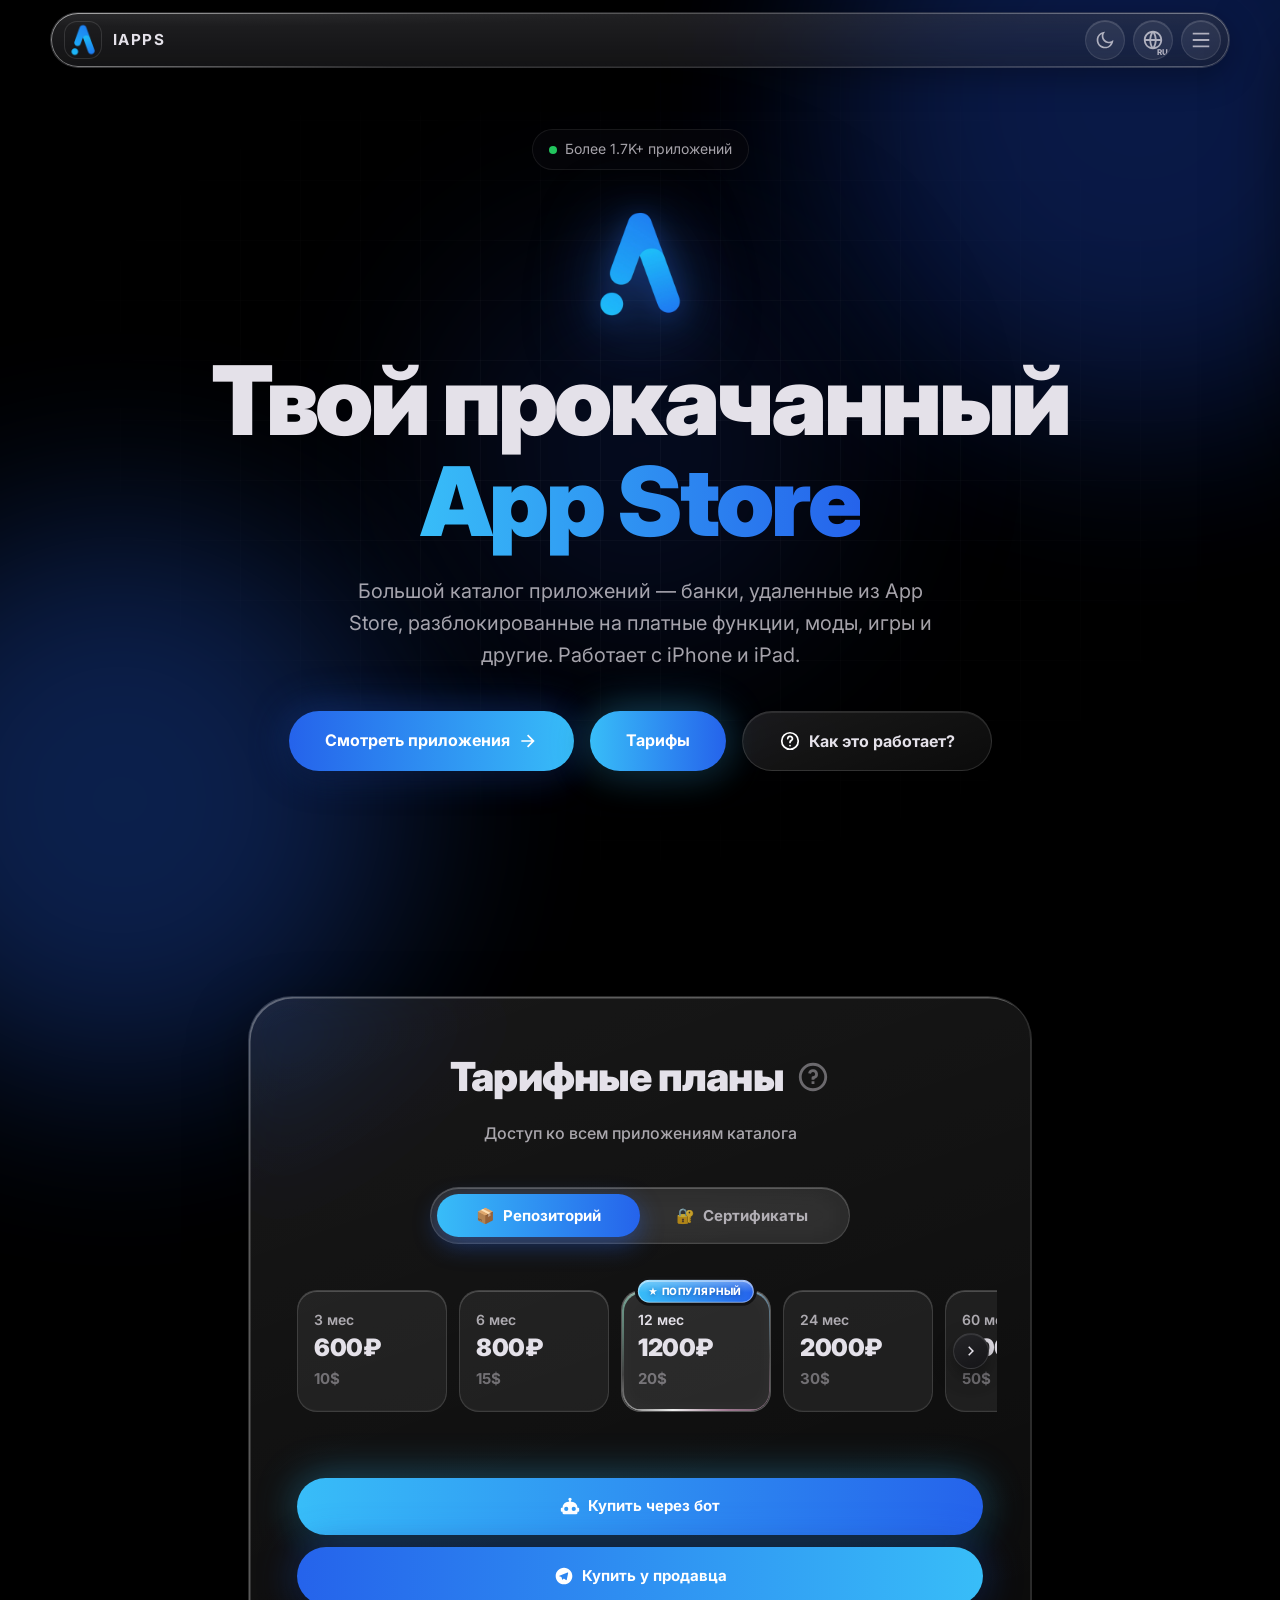
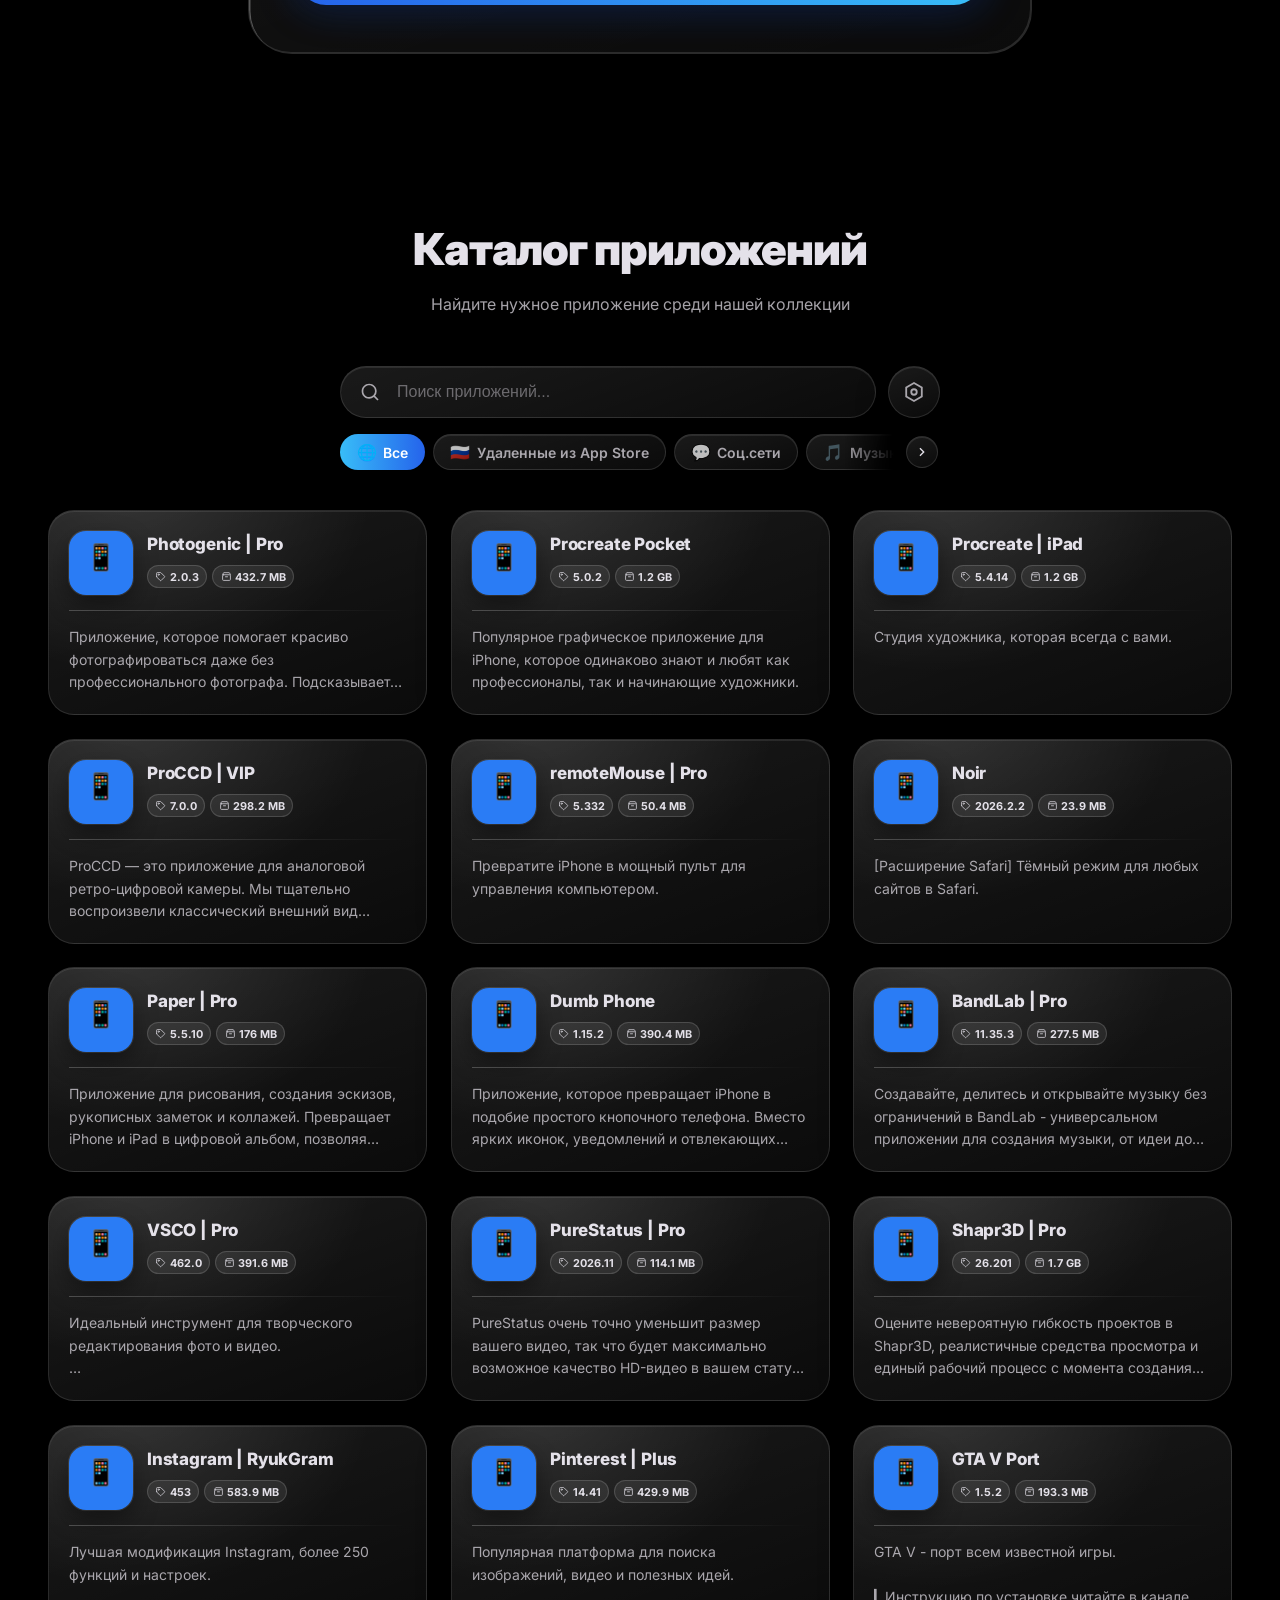
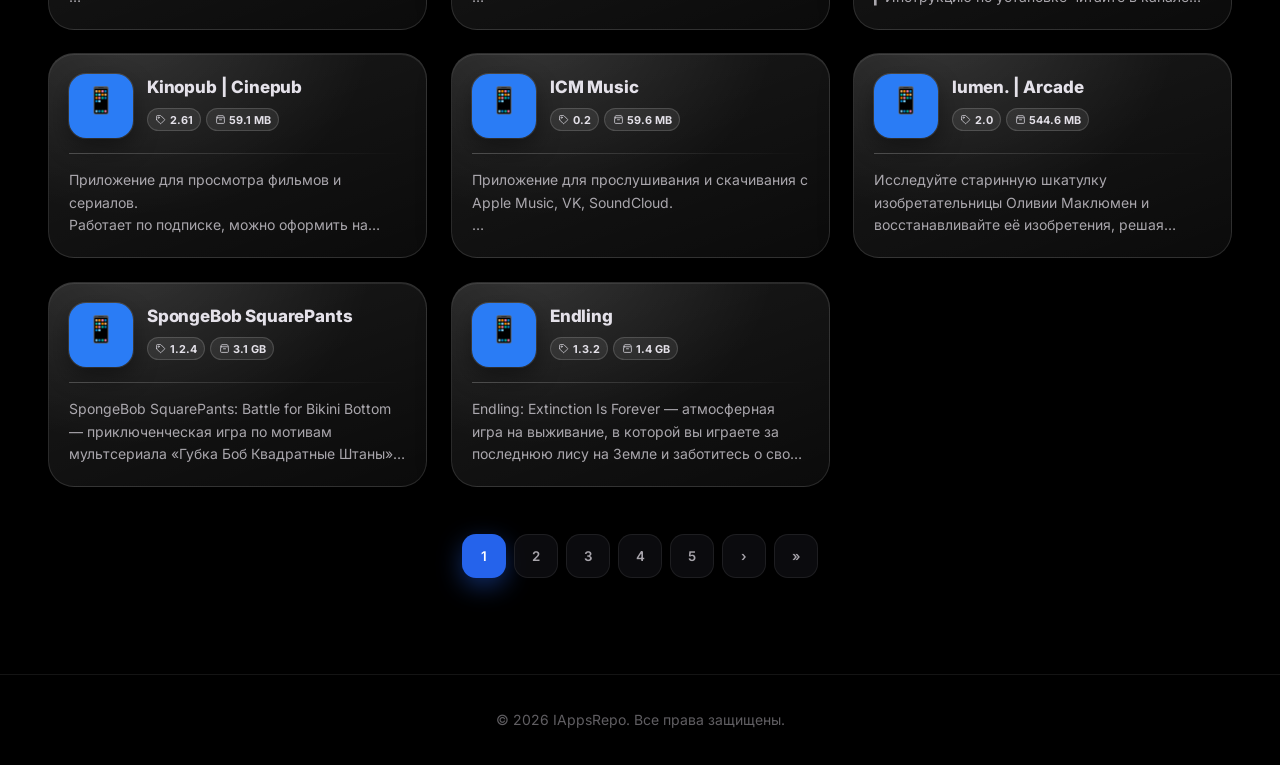
==== index.html @ 181d29ba "6" ====
<!DOCTYPE html>
<html lang="ru" data-theme="dark">
<head>
    <meta charset="UTF-8">
    <meta name="viewport" content="width=device-width, initial-scale=1.0, maximum-scale=1.0, user-scalable=no, viewport-fit=cover">
    <meta name="theme-color" content="#000000" media="(prefers-color-scheme: dark)">
    <meta name="theme-color" content="#f3f8ff" media="(prefers-color-scheme: light)">
    <title data-i18n="page.title">iApps - Сертификат разработчика Apple и приложения для iPhone</title>
    <link rel="icon" type="image/png" href="Images/Profile.PNG">
    <link rel="apple-touch-icon" href="Images/Profile.PNG">
    <link rel="stylesheet" href="Styles/Style.css?v=55">
    <link rel="preconnect" href="https://fonts.googleapis.com">
    <link rel="preconnect" href="https://fonts.gstatic.com" crossorigin>
    <link href="https://fonts.googleapis.com/css2?family=Inter:wght@300;400;500;600;700;800&display=swap" rel="stylesheet">
    <style id="access-styles">
/* ===== Access: switch + slider ===== */
.access-switch { position: relative; display: grid; grid-template-columns: 1fr 1fr; padding: 0.375rem; margin: 0 auto 2rem; max-width: 420px; background: var(--bg-glass); border: 1px solid var(--border); border-radius: 9999px; backdrop-filter: blur(20px); -webkit-backdrop-filter: blur(20px); }
.access-switch__thumb { position: absolute; top: 0.375rem; bottom: 0.375rem; left: 0.375rem; width: calc(50% - 0.375rem); background: var(--gradient-1); border-radius: 9999px; box-shadow: 0 8px 24px var(--accent-glow); transition: transform var(--transition); pointer-events: none; background-origin: border-box; }
.access-switch[data-active="1"] .access-switch__thumb { transform: translateX(100%); }
.access-switch__btn { position: relative; z-index: 1; display: flex; align-items: center; justify-content: center; gap: 0.5rem; padding: 0.75rem 0.5rem; border-radius: 9999px; font-weight: 700; font-size: 0.9375rem; color: var(--text-secondary); transition: color var(--transition); white-space: nowrap; }
.access-switch__btn.is-active { color: #fff; }
.access-switch__btn:not(.is-active):hover { color: var(--text-primary); }

.access-slider__track { display: flex; align-items: flex-start; transition: transform var(--transition-slow); will-change: transform; }

.pricing__actions { display: flex; flex-direction: column; gap: 0.75rem; margin-top: 1.5rem; }
.pricing__actions .btn { padding: 1.05rem 1.5rem; text-align: center; }
.pricing__actions .btn--glass svg { fill: currentColor; }

@media (max-width: 480px) {
    .access-switch { margin-bottom: 1.5rem; }
    .access-switch__btn { font-size: 0.8125rem; gap: 0.25rem; padding: 0.7rem 0.25rem; }
    .pricing__actions .btn { font-size: 0.875rem; padding: 0.95rem 1rem; }
}
@media (prefers-reduced-motion: reduce) {
    .access-slider__track, .access-switch__thumb, }

/* ===== Access slider (fix: neighbour panel no longer peeks) ===== */
.access-slider { overflow: hidden; margin: 0 -14px 0.5rem; transition: height var(--transition); touch-action: pan-y; }
.access-slider__panel { flex: 0 0 100%; min-width: 0; padding: 14px; box-sizing: border-box; transition: visibility 0s; }
.access-slider__panel[inert] { visibility: hidden; transition: visibility 0s linear 0.5s; }

/* ===== Tariff tiles: one scrollable row ===== */
.pricing__scroll-wrap { position: relative; }
.pricing__scroll { position: relative; display: flex; gap: 0.75rem; margin: -14px; padding: 14px; overflow-x: auto; overflow-y: hidden; scroll-snap-type: x proximity; scroll-padding: 0 14px; -webkit-overflow-scrolling: touch; overscroll-behavior-x: contain; scrollbar-width: none; cursor: grab; }
.pricing__scroll::-webkit-scrollbar { display: none; }
.pricing__scroll.is-dragging { cursor: grabbing; scroll-snap-type: none; }
.pricing__scroll.is-dragging .pricing__item { pointer-events: none; }
.pricing__scroll .pricing__item { flex: 0 0 auto; width: 150px; padding: 1.25rem 1rem; gap: 0.375rem; scroll-snap-align: start; border-radius: 20px; justify-content: center; min-height: 120px; }
.pricing__scroll .pricing__duration { font-size: 0.875rem; line-height: 1.25; }
.pricing__scroll .pricing__price { font-size: 1.5rem; line-height: 1.1; }
.pricing__price-alt { font-size: 0.9375rem; font-weight: 700; color: var(--text-muted); letter-spacing: -0.01em; }
.pricing__scroll .pricing__badge { top: 0; left: 50%; right: auto; transform: translate(-50%, -50%); }

.pricing__arrow { position: absolute; top: 50%; z-index: 3; width: 36px; height: 36px; margin-top: -18px; display: flex; align-items: center; justify-content: center; border-radius: 50%; background: var(--bg-secondary); border: 1px solid var(--border-hover); box-shadow: var(--shadow-md); transition: all var(--transition); }
.pricing__arrow[hidden] { display: none; }
.pricing__arrow svg { fill: var(--text-primary); }
.pricing__arrow:hover { background: var(--accent); border-color: transparent; }
.pricing__arrow:hover svg { fill: #fff; }
.pricing__arrow--prev { left: -6px; }
.pricing__arrow--next { right: -6px; }
@media (hover: none) { .pricing__arrow { display: none !important; } }

/* ===== Sky-blue bot button ===== */
.btn--sky { background: linear-gradient(90deg, #38bdf8 0%, #2563eb 100%); color: white; box-shadow: var(--shadow-md), 0 0 40px rgba(56, 189, 248, 0.45); background-origin: border-box; }
.btn--sky:hover { transform: translateY(-2px) scale(1.02); box-shadow: var(--shadow-lg), 0 0 70px rgba(56, 189, 248, 0.6); }
.btn--sky:active { transform: scale(0.98); }
.btn--sky svg { fill: currentColor; }

@media (max-width: 480px) {
    .pricing__scroll .pricing__item { width: 128px; padding: 1rem 0.75rem; min-height: 108px; }
    .pricing__scroll .pricing__price { font-size: 1.25rem; }
    .pricing__scroll .pricing__duration { font-size: 0.8125rem; }
}


/* названия тарифов — всегда в одну строку, плитка подстраивается по ширине */
.pricing__scroll .pricing__duration { white-space: nowrap; }
    </style>

    <style id="category-styles">
        .search-bar { margin-bottom: 1rem; }
        .category-bar { position: relative; max-width: 600px; margin: 0 auto 2.5rem; }
        .category-bar__scroll { --sl: 0px; --fl: 0px; --sr: 0px; --fr: 0px; display: flex; gap: 0.5rem; position: relative; padding: 14px 12px; margin: -14px -12px; scroll-padding: 0 12px; overflow-x: auto; overflow-y: hidden; scroll-snap-type: none; -webkit-overflow-scrolling: touch; overscroll-behavior-x: contain; scrollbar-width: none; cursor: grab; -webkit-mask-image: linear-gradient(90deg, transparent 0, transparent var(--sl), #000 var(--fl), #000 calc(100% - var(--fr)), transparent calc(100% - var(--sr)), transparent 100%); mask-image: linear-gradient(90deg, transparent 0, transparent var(--sl), #000 var(--fl), #000 calc(100% - var(--fr)), transparent calc(100% - var(--sr)), transparent 100%); }
        .category-bar__scroll::-webkit-scrollbar { display: none; }
        .category-bar__scroll.fade-l { --sl: 58px; --fl: 108px; }
        .category-bar__scroll.fade-r { --sr: 58px; --fr: 108px; }
        @media (hover: none) { .category-bar__scroll.fade-l { --sl: 0px; --fl: 28px; } .category-bar__scroll.fade-r { --sr: 0px; --fr: 28px; } }   /* на телефоне стрелок нет: обычное лёгкое затухание */
        .category-bar__scroll.is-dragging { cursor: grabbing; scroll-snap-type: none; }
        .category-bar__scroll.is-dragging .cat-chip { pointer-events: none; }
        .cat-chip { touch-action: manipulation; flex: 0 0 auto; display: inline-flex; align-items: center; gap: 0.4rem; padding: 0.55rem 1rem; background: var(--bg-card); border: 1px solid var(--border); border-radius: 9999px; color: var(--text-secondary); font-size: 0.875rem; font-weight: 600; white-space: nowrap; scroll-snap-align: start; backdrop-filter: blur(20px); -webkit-backdrop-filter: blur(20px); transition: all var(--transition); }
        .cat-chip:hover { border-color: var(--border-hover); color: var(--text-primary); }
        .cat-chip.is-active { background: var(--gradient-1); background-origin: border-box; border-color: transparent; color: #fff; box-shadow: none; }
        .cat-chip__emoji { font-size: 1rem; line-height: 1; }
        .cat-arrow { position: absolute; top: 50%; z-index: 3; width: 32px; height: 32px; margin-top: -16px; display: flex; align-items: center; justify-content: center; border-radius: 50%; background: var(--bg-secondary); border: 1px solid var(--border-hover); box-shadow: var(--shadow-md); transition: all var(--transition); }
        .cat-arrow[hidden] { display: none; }
        .cat-arrow svg { fill: var(--text-primary); }
        .cat-arrow:hover { background: var(--accent); border-color: transparent; }
        .cat-arrow:hover svg { fill: #fff; }
        .cat-arrow--prev { left: 2px; }
        .cat-arrow--next { right: 2px; }
        @media (hover: none) { .cat-arrow { display: none !important; } }
        @media (max-width: 480px) {
            .category-bar { margin-bottom: 1.5rem; }
            .cat-chip { padding: 0.5rem 0.875rem; font-size: 0.8125rem; }
        }
    </style>

    <style id="info-styles">
        .pricing__title-row { display: flex; align-items: center; justify-content: center; gap: 0.75rem; margin-bottom: 0.75rem; }
        .pricing__title-row .pricing__title { margin: 0; }
        .info-btn { flex-shrink: 0; width: 34px; height: 34px; display: flex; align-items: center; justify-content: center; border-radius: 50%; color: var(--text-muted); transition: all var(--transition); }
        .info-btn svg { width: 100%; height: 100%; }
        .info-btn:hover { color: var(--accent); transform: scale(1.1); }
        .info-btn:active { transform: scale(0.95); }
        .info-btn:focus-visible { outline: 2px solid var(--accent); outline-offset: 2px; }
        .info-item { padding: 1.25rem; background: var(--bg-card); border: 1px solid var(--border); border-radius: 20px; }
        .info-item + .info-item { margin-top: 0.875rem; }
        .info-item__title { font-size: 1.0625rem; font-weight: 800; letter-spacing: -0.01em; margin-bottom: 0.5rem; }
        .info-item__text { font-size: 0.9375rem; line-height: 1.6; color: var(--text-secondary); }
        @media (max-width: 480px) {
            .pricing__title-row { gap: 0.5rem; }
            .info-btn { width: 28px; height: 28px; }
            .info-item { padding: 1rem; }
            .info-item__title { font-size: 1rem; }
            .info-item__text { font-size: 0.875rem; }
        }
    </style>

    <style id="cert-card-styles">
        .pricing__scroll .pricing__item.cert-card { width: 320px; min-height: 0; padding: 1.5rem 1.25rem; gap: 1.125rem; align-items: stretch; justify-content: flex-start; border-radius: 26px; cursor: pointer; }
        .cert-card__head { display: flex; align-items: center; gap: 0.875rem; }
        .cert-card__icon { flex-shrink: 0; width: 48px; height: 48px; display: flex; align-items: center; justify-content: center; border-radius: 14px; background: var(--bg-tertiary); border: 1px solid var(--border); font-size: 1.0625rem; font-weight: 800; letter-spacing: -0.02em; color: var(--accent-soft); }
        [data-theme="light"] .cert-card__icon { color: var(--accent); }
        .cert-card__name { font-size: 1.375rem; font-weight: 800; letter-spacing: -0.02em; color: var(--text-primary); white-space: nowrap; }
        .cert-card__priceRow { display: flex; align-items: baseline; flex-wrap: wrap; gap: 0.5rem; padding-bottom: 1.125rem; border-bottom: 1px solid var(--border); }
        .cert-card .pricing__price { font-size: 2.125rem; line-height: 1; }
        .cert-card__tag { font-size: 0.75rem; font-weight: 600; letter-spacing: 0.08em; text-transform: uppercase; color: var(--text-muted); font-family: ui-monospace, SFMono-Regular, Menlo, Consolas, monospace; }
        .cert-card__list { display: flex; flex-direction: column; gap: 0.75rem; flex: 1; }
        .cert-card__li { display: flex; align-items: flex-start; gap: 0.625rem; font-size: 0.9375rem; line-height: 1.35; color: var(--text-primary); font-weight: 500; }
        .cert-card__li svg { flex-shrink: 0; margin-top: 1px; fill: var(--accent); }
        .cert-card__cta { display: flex; align-items: center; justify-content: center; padding: 0.875rem; border-radius: 14px; background: var(--bg-tertiary); border: 1px solid var(--border); font-weight: 700; font-size: 0.9375rem; color: var(--text-primary); transition: all var(--transition); }
        .cert-card__cta-on { display: none; }
        .cert-card:hover .cert-card__cta { border-color: var(--border-hover); }
        .cert-card.pricing__item--selected .cert-card__cta { background: var(--sel); border-color: transparent; color: #fff; box-shadow: none; background-origin: border-box; }
        .cert-card.pricing__item--selected .cert-card__cta-off { display: none; }
        .cert-card.pricing__item--selected .cert-card__cta-on { display: inline; }
        .cert-card.pricing__item--selected .cert-card__name { color: var(--accent-soft); }
        [data-theme="light"] .cert-card.pricing__item--selected .cert-card__name { color: var(--accent); }
        @media (max-width: 480px) {
            .pricing__scroll .pricing__item.cert-card { width: 300px; padding: 1.25rem 1rem; gap: 1rem; }
            .cert-card__icon { width: 42px; height: 42px; font-size: 0.9375rem; }
            .cert-card__name { font-size: 1.1875rem; }
            .cert-card .pricing__price { font-size: 1.875rem; }
            .cert-card__li { font-size: 0.875rem; }
        }
    </style>

    <style id="lang-styles">
        .lang-toggle svg { fill: var(--text-secondary); transition: fill var(--transition); }
        .lang-toggle:hover svg { fill: var(--accent); }
        .lang-toggle__code { position: absolute; right: 4px; bottom: 3px; font-size: 0.5rem; font-weight: 800; letter-spacing: 0.03em; line-height: 1; color: var(--accent); pointer-events: none; }
        .header__actions { gap: 0.5rem; }
    </style>

    <style id="rights-styles">
        #panelCert .pricing__scroll { align-items: flex-start; }
        .cert-card { text-align: left; }
        .cert-card:focus-visible { outline: 2px solid var(--accent); outline-offset: 3px; }
        .cert-card__rights { display: block; }
        .cert-card__rights-toggle { width: 100%; display: flex; align-items: center; gap: 0.5rem; padding: 0.75rem 0.875rem; border-radius: 14px; background: transparent; border: 1px dashed var(--border-hover); color: var(--text-secondary); font: inherit; font-size: 0.875rem; font-weight: 600; text-align: left; cursor: pointer; transition: all var(--transition); }
        .cert-card__rights-toggle:hover { border-color: var(--accent); color: var(--text-primary); }
        .cert-card__rights-toggle:focus-visible { outline: 2px solid var(--accent); outline-offset: 2px; }
        .cert-card__rights-label { flex: 1; }
        .cert-card__rights-count { min-width: 1.5rem; padding: 0.125rem 0.5rem; border-radius: 9999px; background: var(--bg-tertiary); border: 1px solid var(--border); font-size: 0.75rem; font-weight: 700; text-align: center; color: var(--text-muted); }
        .cert-card__chev { fill: currentColor; transition: transform var(--transition); }
        .cert-card__rights.is-open .cert-card__rights-toggle { border-style: solid; border-color: var(--accent); color: var(--text-primary); }
        .cert-card__rights.is-open .cert-card__chev { transform: rotate(180deg); }
        .cert-card__rights-panel { display: grid; grid-template-rows: 0fr; visibility: hidden; transition: grid-template-rows 0.35s ease, visibility 0s linear 0.35s; cursor: default; }
        .cert-card__rights.is-open .cert-card__rights-panel { grid-template-rows: 1fr; visibility: visible; transition: grid-template-rows 0.35s ease, visibility 0s; }
        .cert-card__rights-inner { min-height: 0; overflow: hidden; }
        .cert-card__rights-list { list-style: none; margin: 0.625rem 0 0; padding: 0.25rem 0.25rem 0.25rem 0; max-height: 264px; overflow-y: auto; overscroll-behavior: contain; -webkit-overflow-scrolling: touch; scrollbar-width: thin; scrollbar-color: var(--border-hover) transparent; touch-action: pan-y; user-select: text; -webkit-user-select: text; }
        .cert-card__rights-list::-webkit-scrollbar { width: 6px; }
        .cert-card__rights-list::-webkit-scrollbar-thumb { background: var(--border-hover); border-radius: 3px; }
        .cert-card__rights-list li { padding: 0.5rem 0.25rem; border-bottom: 1px solid var(--border); }
        .cert-card__rights-list li:last-child { border-bottom: 0; }
        .cert-card__rights-name { display: block; font-size: 0.875rem; font-weight: 700; color: var(--text-primary); line-height: 1.3; }
        .cert-card__rights-key { display: block; margin-top: 0.125rem; font-family: ui-monospace, SFMono-Regular, Menlo, Consolas, monospace; font-size: 0.6875rem; line-height: 1.4; color: var(--text-muted); overflow-wrap: anywhere; }
        @media (prefers-reduced-motion: reduce) { .cert-card__rights-panel, .cert-card__chev { transition: none; } }
    </style>
    <style id="scroll-fix">
        html { scroll-behavior: auto !important; }
    </style>
    <style id="jit-fit">
        .pricing__scroll .pricing__item.cert-card[data-duration*="JIT"] { width: 320px; }
        .cert-card[data-duration*="JIT"] .cert-card__list .cert-card__li:first-child > span { white-space: nowrap; }
        @media (max-width: 480px) { .pricing__scroll .pricing__item.cert-card[data-duration*="JIT"] { width: 300px; } }
    </style>

    <style id="menu-styles">
        .mobile-menu__info { display: flex; align-items: center; min-height: 56px; }
        .mobile-menu__name { line-height: 1; }
        /* тёмная плитка с тонкой рамкой в тон сайта и мягкий белый значок (не слепит) */
        .mobile-menu__link-icon { width: 42px; height: 42px; border-radius: 14px; background: linear-gradient(145deg, #1d1d2a, #12121b); border: 1px solid rgba(var(--accent-rgb), 0.32); box-shadow: inset 0 1px 0 rgba(255, 255, 255, 0.06); }
        .mobile-menu__link-icon svg { width: 22px; height: 22px; color: #d9dce8; fill: none; stroke: currentColor; stroke-width: 1.8; stroke-linecap: round; stroke-linejoin: round; }
        [data-theme="light"] .mobile-menu__link-icon { border-color: rgba(42, 124, 245, 0.3); box-shadow: 0 4px 12px rgba(20, 70, 160, 0.22); }
        /* на градиентной строке (наведение, «Получить доступ») плитка остаётся тёмной */
        .mobile-menu__link:hover .mobile-menu__link-icon, .mobile-menu__link--cta .mobile-menu__link-icon { background: rgba(10, 10, 20, 0.38); border-color: rgba(255, 255, 255, 0.22); box-shadow: none; }
        .mobile-menu__link:hover .mobile-menu__link-icon svg, .mobile-menu__link--cta .mobile-menu__link-icon svg { fill: none; stroke: currentColor; color: #e6e8f2; }
        .mobile-menu__link--cta { color: #fff; border-color: transparent; box-shadow: 0 10px 28px var(--accent-glow); }
        .mobile-menu__link--cta::before { opacity: 1; }
        .mobile-menu__link--cta .mobile-menu__link-arrow { fill: #fff; opacity: 0.9; }
        .mobile-menu__nav { padding-bottom: 0; }
        @media (max-width: 480px) { .mobile-menu__info { min-height: 48px; } }
    </style>

    <style id="categories-styles">
        .app-detail__categories { display: flex; flex-wrap: wrap; gap: 0.5rem; }
    </style>
    <style id="header-name-styles">
        .header__logo-text { display: inline-block !important; letter-spacing: 0.06em; font-weight: 800; }
        @media (max-width: 480px) {
            .header__logo { gap: 0.5rem; }
            .header__logo-text { font-size: 1.0625rem; }
        }
        @media (max-width: 360px) {
            .header__logo-text { font-size: 1rem; letter-spacing: 0.04em; }
            .header__actions { gap: 0.375rem; }
        }
    </style>
    <style id="warranty-styles">
        .cert-card__accs { display: grid; gap: 0.625rem; }
        .cert-card__warranty-body { margin-top: 0.625rem; display: grid; gap: 0.875rem; padding: 0.25rem 0.25rem 0.25rem 0; cursor: default; }
        .cert-card__warranty-term { display: flex; align-items: center; justify-content: space-between; gap: 0.75rem; padding: 0.75rem 0.875rem; border-radius: 12px; background: var(--bg-tertiary); border: 1px solid var(--border); font-size: 0.875rem; color: var(--text-secondary); }
        .cert-card__warranty-term strong { color: var(--text-primary); font-weight: 800; white-space: nowrap; }
        .cert-card__warranty-item strong { display: block; margin-bottom: 0.25rem; font-size: 0.9375rem; font-weight: 800; color: var(--text-primary); }
        .cert-card__warranty-item p { font-size: 0.875rem; line-height: 1.55; color: var(--text-secondary); }
    </style>
    <style id="hero-logo-styles">
        .hero__logo-wrap { margin: 0 auto 1.5rem; }
        .hero__logo { display: block; width: clamp(88px, 12vw, 124px); height: auto; margin: 0 auto; filter: drop-shadow(0 14px 38px rgba(59, 130, 246, 0.5)) drop-shadow(0 4px 14px rgba(var(--accent-rgb), 0.35)); animation: heroLogoFloat 6s ease-in-out infinite; }
        @keyframes heroLogoFloat { 0%, 100% { transform: translateY(0); } 50% { transform: translateY(-8px); } }
        @media (max-width: 480px) { .hero__logo-wrap { margin-bottom: 1.125rem; } }
        @media (prefers-reduced-motion: reduce) { .hero__logo { animation: none; } }
    </style>
    <style id="app-list-styles">
        /* ===== единая «стеклянная» поверхность: мини-карточки, поиск, фильтры и категории ===== */
        :root { --glass-bg: linear-gradient(160deg, rgba(255, 255, 255, 0.1) 0%, rgba(255, 255, 255, 0.045) 100%); --glass-border: rgba(255, 255, 255, 0.12); --glass-hi: inset 0 1px 0 rgba(255, 255, 255, 0.09); --glass-shadow: 0 12px 34px rgba(0, 0, 0, 0.3); }
        [data-theme="light"] { --glass-bg: linear-gradient(160deg, rgba(255, 255, 255, 0.9) 0%, rgba(232, 243, 255, 0.76) 100%); --glass-border: rgba(42, 124, 245, 0.22); --glass-hi: inset 0 1px 0 rgba(255, 255, 255, 0.9); --glass-shadow: 0 10px 28px rgba(20, 70, 160, 0.14); }

        /* мини-карточки каталога */
        #app-list .app-item { position: relative; overflow: hidden; padding: 1.25rem; border-radius: 26px; opacity: 1; animation-fill-mode: backwards; container-type: inline-size;
            background: var(--glass-bg); border: 1px solid var(--glass-border); box-shadow: var(--glass-shadow), var(--glass-hi); }
        #app-list .app-item::before { content: ''; position: absolute; inset: 0; background: radial-gradient(ellipse at 22% -12%, rgba(255, 255, 255, 0.12), transparent 58%); pointer-events: none; }
        [data-theme="light"] #app-list .app-item::before { background: radial-gradient(ellipse at 22% -12%, rgba(var(--accent-rgb), 0.1), transparent 58%); }
        #app-list .app-item > * { position: relative; }
        @media (hover: hover) {
            #app-list .app-item:hover { transform: translateY(-5px); border-color: rgba(37, 99, 235, 0.85);
                background: linear-gradient(160deg, rgba(255, 255, 255, 0.14) 0%, rgba(255, 255, 255, 0.07) 100%);
                box-shadow: 0 22px 56px rgba(0, 0, 0, 0.4), 0 10px 40px rgba(37, 99, 235, 0.16), var(--glass-hi); }
            [data-theme="light"] #app-list .app-item:hover { background: rgba(255, 255, 255, 0.96); box-shadow: 0 20px 50px rgba(20, 70, 160, 0.18), 0 10px 36px rgba(37, 99, 235, 0.16); }
        }
        #app-list .app-header { align-items: flex-start; gap: 0.875rem; margin-bottom: 0; }
        #app-list .app-header img { width: 64px; height: 64px; border-radius: 17px; box-shadow: 0 10px 24px rgba(0, 0, 0, 0.4), 0 0 0 1px rgba(255, 255, 255, 0.14); }
        #app-list .app-header__info h3 { font-size: 1.0625rem; font-weight: 800; margin-bottom: 0; }
        /* версия и размер всегда в одну строку, как на телефоне */
        .app-pills { display: flex; flex-wrap: nowrap; gap: 0.35rem; min-width: 0; margin-top: 0.45rem; }
        .app-pill { display: inline-flex; align-items: center; gap: 0.3rem; flex: 0 1 auto; min-width: 0; padding: 0.22rem 0.6rem; border-radius: 9999px; background: rgba(255, 255, 255, 0.08); border: 1px solid rgba(255, 255, 255, 0.15); color: var(--text-primary); font-size: 0.72rem; font-weight: 700; line-height: 1.3; }
        .app-pill svg { width: 13px; height: 13px; flex-shrink: 0; fill: none; stroke: currentColor; stroke-width: 1.9; stroke-linecap: round; stroke-linejoin: round; opacity: 0.85; }
        .app-pill > span { min-width: 0; white-space: nowrap; overflow: hidden; text-overflow: ellipsis; }
        @container (max-width: 340px) { .app-pill { padding: 0.2rem 0.45rem; font-size: 0.68rem; gap: 0.22rem; } .app-pill svg { width: 11px; height: 11px; } }
        @container (max-width: 215px) { .app-pill svg { display: none; } }
        #app-list .app-item hr { height: 1px; margin: 0.95rem 0; border: 0; background: linear-gradient(90deg, rgba(255, 255, 255, 0.22), rgba(255, 255, 255, 0)); }
        [data-theme="light"] .app-pill { background: rgba(42, 124, 245, 0.08); border-color: rgba(42, 124, 245, 0.2); }
        [data-theme="light"] #app-list .app-item hr { background: linear-gradient(90deg, rgba(42, 124, 245, 0.24), rgba(15, 23, 42, 0)); }

        /* поиск, кнопка фильтров и строка категорий в том же стиле */
        .search-bar .search__input { background: var(--glass-bg); border: 1px solid var(--glass-border); box-shadow: var(--glass-shadow), var(--glass-hi); }
        .search-bar .search__input:focus { border-color: rgba(37, 99, 235, 0.7); box-shadow: 0 0 0 4px rgba(37, 99, 235, 0.16), 0 14px 40px rgba(0, 0, 0, 0.3), var(--glass-hi); }
        .search-bar .settings-btn { background: var(--glass-bg); border: 1px solid var(--glass-border); box-shadow: var(--glass-shadow), var(--glass-hi); }
        .search-bar .settings-btn:hover { background: var(--sel); background-origin: border-box; border-color: transparent; color: #fff; box-shadow: none; }
        .search-bar .search:focus-within .search__icon, .search-bar .search__input:focus ~ .search__icon { fill: var(--accent); }
        /* окно фильтров: выбранное окрашено так же, как выбранная категория, без свечения */
        .chip input:checked + span, .category-chip:has(input:checked) { background: var(--gradient-1); background-origin: border-box; border-color: transparent; color: #fff; box-shadow: none; }
        @media (hover: hover) { .chip:hover span, .category-chip:hover { border-color: rgba(37, 99, 235, 0.6); } }
        .category-bar .cat-chip { background: var(--glass-bg); border: 1px solid var(--glass-border); box-shadow: var(--glass-hi); }
        @media (hover: hover) { .category-bar .cat-chip:hover { border-color: rgba(37, 99, 235, 0.65); color: var(--text-primary); } .category-bar .cat-chip.is-active:hover { border-color: transparent; color: #fff; } }
        .category-bar .cat-chip.is-active { background: var(--gradient-1); background-origin: border-box; border-color: transparent; color: #fff; box-shadow: none; }
        .category-bar .cat-arrow { background: var(--glass-bg); border: 1px solid var(--glass-border); box-shadow: var(--glass-shadow), var(--glass-hi); }
        .category-bar .cat-arrow:hover { background: var(--sel); background-origin: border-box; border-color: transparent; box-shadow: none; }
        @media (max-width: 768px) { #app-list .app-header img { width: 58px; height: 58px; } }
        @media (max-width: 480px) {
            #app-list .app-item { padding: 1rem; border-radius: 22px; }
            #app-list .app-header img { width: 52px; height: 52px; border-radius: 15px; }
            #app-list .app-header__info h3 { font-size: 0.9375rem; }
            .app-pill { font-size: 0.68rem; padding: 0.2rem 0.5rem; }
        }
        @media (max-width: 360px) { #app-list .app-header img { width: 46px; height: 46px; } }
    </style>
    <style id="faq-styles">
        /* ===== кнопка «Как это работает?» и окно с вопросами ===== */
        .btn--glass { background: var(--glass-bg, rgba(255, 255, 255, 0.07)); border: 1px solid var(--glass-border, rgba(255, 255, 255, 0.14)); color: var(--text-primary); box-shadow: var(--glass-hi, none); backdrop-filter: blur(14px); -webkit-backdrop-filter: blur(14px); }
        .btn--glass svg { fill: none; stroke: var(--text-primary); }
        @media (hover: hover) { .btn--glass:hover { border-color: rgba(37, 99, 235, 0.65); transform: translateY(-2px); } }
        .modal .modal__content--faq { width: min(780px, 100%); max-width: 780px; height: min(85vh, 760px); }   /* постоянная высота: окно не прыгает при смене категории */
        .modal .modal__content--faq::before { top: 0; right: 0; }   /* декоративное пятно не выступает за край окна: нет лишней горизонтальной прокрутки */
        .faq-chips { --fl: 0px; --fr: 0px; display: flex; flex-wrap: nowrap; gap: 0.5rem; margin: -2px -2px 1.25rem; padding: 2px; overflow-x: auto; overflow-y: hidden; scrollbar-width: none; -webkit-overflow-scrolling: touch; cursor: grab;
            -webkit-mask-image: linear-gradient(90deg, transparent 0, #000 var(--fl), #000 calc(100% - var(--fr)), transparent 100%); mask-image: linear-gradient(90deg, transparent 0, #000 var(--fl), #000 calc(100% - var(--fr)), transparent 100%); }
        .faq-chips::-webkit-scrollbar { display: none; }
        .faq-chips.fade-l { --fl: 28px; }
        .faq-chips.fade-r { --fr: 28px; }
        .faq-chips.is-dragging { cursor: grabbing; user-select: none; }
        .faq-chips.is-dragging .faq-chip { pointer-events: none; }
        .faq-chip { flex: 0 0 auto; white-space: nowrap; padding: 0.6rem 1.15rem; border-radius: 9999px; background: var(--glass-bg, rgba(255, 255, 255, 0.07)); border: 1px solid var(--glass-border, rgba(255, 255, 255, 0.14)); color: var(--text-secondary); font-size: 0.875rem; font-weight: 700; touch-action: manipulation; transition: all var(--transition); }
        @media (hover: hover) { .faq-chip:hover { border-color: rgba(37, 99, 235, 0.6); color: var(--text-primary); } }
        .faq-chip.is-active { background: var(--gradient-1); background-origin: border-box; border-color: transparent; color: #fff; }
        .faq-heading { margin: 0 0 0.25rem; font-size: 1.5rem; font-weight: 800; letter-spacing: -0.02em; color: var(--text-primary); }
        .faq-item { border-bottom: 1px solid var(--border); }
        .faq-q { width: 100%; display: flex; align-items: center; gap: 1rem; padding: 1.1rem 0; text-align: left; font-size: 1.0625rem; font-weight: 700; line-height: 1.35; color: var(--text-primary); background: none; border: 0; cursor: pointer; touch-action: manipulation; }
        .faq-num { flex-shrink: 0; width: 38px; height: 38px; display: grid; place-items: center; border-radius: 50%; background: var(--text-primary); color: var(--bg-primary); font-size: 0.9375rem; font-weight: 800; line-height: 1; }
        .faq-q > span:nth-child(2) { flex: 1; min-width: 0; }
        .faq-q svg { flex-shrink: 0; margin-left: auto; fill: var(--text-secondary); transition: transform 0.3s ease, fill 0.3s ease; }
        .faq-item.is-open .faq-q svg { transform: rotate(180deg); fill: var(--accent); }
        .faq-a { display: grid; grid-template-rows: 0fr; transition: grid-template-rows 0.3s ease; }
        .faq-item.is-open .faq-a { grid-template-rows: 1fr; }
        .faq-a__inner { min-height: 0; overflow: hidden; }
        .faq-a__inner { padding-left: calc(38px + 1rem); }
        .faq-a__inner p { margin: 0 0 0.85rem; font-size: 0.9688rem; line-height: 1.65; color: var(--text-secondary); }
        .faq-a__inner p:last-child { margin-bottom: 1.1rem; }
        .faq-a__inner strong { color: var(--text-primary); }
        @media (max-width: 480px) {
            .faq-heading { font-size: 1.25rem; }
            .faq-q { font-size: 1rem; padding: 1rem 0; }
            .faq-chip { padding: 0.5rem 0.95rem; font-size: 0.8125rem; }
            .faq-num { width: 34px; height: 34px; font-size: 0.875rem; }
            .faq-q { gap: 0.8rem; }
            .faq-a__inner { padding-left: calc(34px + 0.8rem); }
        }
    </style>
    <style id="pricing-styles">
        /* ===== тарифы: без свечения, плавные блоки «Гарантия» и «Список прав» ===== */
        .btn--glass svg { stroke: var(--text-primary); }
        [data-theme="dark"] .btn--glass svg { stroke: #fff; }
        @media (hover: none) { .pricing__item:hover { transform: none; } }
        .cert-card__cta { transition: background-color var(--transition), border-color var(--transition), color var(--transition); }
        .cert-card__rights-toggle { transition: border-color var(--transition), color var(--transition); touch-action: manipulation; -webkit-tap-highlight-color: transparent; }
        .cert-card__rights-panel { transition: grid-template-rows 0.4s cubic-bezier(0.22, 1, 0.36, 1), visibility 0s linear 0.4s; }
        .cert-card__rights.is-open .cert-card__rights-panel { transition: grid-template-rows 0.4s cubic-bezier(0.22, 1, 0.36, 1), visibility 0s; }
        .cert-card__rights-inner { opacity: 0; transition: opacity 0.2s ease; contain: paint; }
        .cert-card__rights.is-open .cert-card__rights-inner { opacity: 1; transition: opacity 0.35s ease 0.08s; }
        .cert-card__chev { transition: transform 0.35s cubic-bezier(0.22, 1, 0.36, 1); will-change: transform; }
        .access-slider { overflow-anchor: none; }
        /* размытие фона под переключателем заставляло телефон перерисовывать его на каждом кадре раскрытия блока */
        @media (max-width: 768px), (hover: none) { .access-switch { backdrop-filter: none; -webkit-backdrop-filter: none; } }
        @media (prefers-reduced-motion: reduce) { .cert-card__rights-panel, .cert-card__rights-inner, .cert-card__chev { transition: none; } }
    </style>
    <style id="pricing-glass">
        /* ===== тарифы: стекло того же цвета, что кнопка «Как это работает?» (нейтральная прозрачная панель + яркая кромка) =====
           Верхний слой с градиентом лежит отдельно и не меняет размер, когда блоки раскрываются: окно растёт без лишней перерисовки. */
        .pricing__card {
            border-radius: 44px;
            background: rgba(255, 255, 255, 0.045);
            border: 1px solid rgba(255, 255, 255, 0.13);
            box-shadow: inset 1.5px 1.5px 0 rgba(255, 255, 255, 0.3), inset -1px -1px 0 rgba(255, 255, 255, 0.12), 0 22px 56px rgba(0, 0, 0, 0.5);
        }
        .pricing__card::before { inset: auto; left: 0; right: 0; top: 0; height: 760px; will-change: transform;
            background: linear-gradient(160deg, rgba(255, 255, 255, 0.055) 0%, rgba(255, 255, 255, 0) 100%); }
        .pricing__card::after { content: none; }
        /* настоящее размытие фона только на компьютере; на телефоне оно давало рывки при раскрытии блоков */
        @media (hover: hover) and (pointer: fine) { .pricing__card { -webkit-backdrop-filter: blur(26px) saturate(1.5); backdrop-filter: blur(26px) saturate(1.5); } }
        .access-switch { background: rgba(255, 255, 255, 0.075); border: 1px solid rgba(255, 255, 255, 0.14); box-shadow: inset 0 1px 0 rgba(255, 255, 255, 0.22), inset 0 -1px 0 rgba(255, 255, 255, 0.04); }
        .pricing__item { background: rgba(255, 255, 255, 0.065); border: 1px solid rgba(255, 255, 255, 0.13); box-shadow: inset 0 1px 0 rgba(255, 255, 255, 0.2), inset 0 -1px 0 rgba(255, 255, 255, 0.03); }
        .pricing__item--selected { border-color: rgba(var(--accent-rgb), 0.8); box-shadow: inset 0 0 0 1px rgba(var(--accent-rgb), 0.8), inset 0 1px 0 rgba(255, 255, 255, 0.2); }
        @media (max-width: 480px) { .pricing__card { border-radius: 34px; } }

        [data-theme="light"] .pricing__card {
            background: rgba(232, 243, 255, 0.76);
            border-color: rgba(var(--accent-rgb), 0.22);
            box-shadow: inset 1.5px 1.5px 0 #ffffff, inset -1px -1px 0 rgba(var(--accent-rgb), 0.2), 0 22px 56px rgba(20, 70, 160, 0.2);
        }
        [data-theme="light"] .pricing__card::before { background: linear-gradient(160deg, rgba(255, 255, 255, 0.9) 0%, rgba(255, 255, 255, 0) 100%); }
        [data-theme="light"] .access-switch { background: rgba(255, 255, 255, 0.6); border-color: rgba(var(--accent-rgb), 0.18); box-shadow: inset 0 1px 0 #fff, 0 6px 18px rgba(20, 70, 160, 0.08); }
        [data-theme="light"] .pricing__item { background: rgba(255, 255, 255, 0.72); border-color: rgba(var(--accent-rgb), 0.16); box-shadow: inset 0 1px 0 #fff; }
        [data-theme="light"] .pricing__item--selected { border-color: rgba(var(--accent-rgb), 0.75); box-shadow: inset 0 0 0 1px rgba(var(--accent-rgb), 0.75), inset 0 1px 0 #fff; }
    </style>
    <style id="pricing-glass2">
        /* ===== тарифы: стрелки, бейджи, кнопки «Выбрать», «Гарантия» и «Список прав» в том же стекле ===== */
        .pricing__scroll-wrap .pricing__arrow { background: var(--glass-bg), var(--bg-secondary); border: 1px solid var(--glass-border); box-shadow: var(--glass-hi), 0 8px 20px rgba(0, 0, 0, 0.4); }
        [data-theme="light"] .pricing__scroll-wrap .pricing__arrow { box-shadow: var(--glass-hi), 0 8px 20px rgba(20, 70, 160, 0.16); }
        @media (hover: hover) { .pricing__scroll-wrap .pricing__arrow:hover { background: var(--sel); border-color: transparent; } }
        .cert-card .cert-card__icon, .cert-card .cert-card__rights-count, .cert-card .cert-card__cta, .cert-card .cert-card__warranty-term {
            background: var(--glass-bg); border: 1px solid var(--glass-border); box-shadow: var(--glass-hi);
        }
        /* кнопка «Выбрать»: стекло, пока тариф не выбран; выбранный остаётся синим */
        .cert-card.pricing__item--selected .cert-card__cta { background: var(--sel); border-color: transparent; box-shadow: none; }
        /* «Гарантия» и «Список прав»: сплошная стеклянная кнопка вместо пунктирного контура, при открытии обводка по всему краю */
        .cert-card .cert-card__rights-toggle { background: var(--glass-bg); border: 1px solid var(--glass-border); box-shadow: var(--glass-hi); color: var(--text-primary); }
        .cert-card .cert-card__rights-count { color: var(--text-primary); }
        @media (hover: hover) { .cert-card .cert-card__rights-toggle:hover { border-color: rgba(var(--accent-rgb), 0.6); color: var(--text-primary); } }
        .cert-card .cert-card__rights.is-open .cert-card__rights-toggle { border: 1px solid var(--accent); background: linear-gradient(160deg, rgba(var(--accent-rgb), 0.2), rgba(var(--accent-rgb), 0.07)); box-shadow: inset 0 1px 0 rgba(255, 255, 255, 0.14); color: var(--text-primary); }
        [data-theme="light"] .cert-card .cert-card__rights.is-open .cert-card__rights-toggle { background: linear-gradient(160deg, rgba(var(--accent-rgb), 0.14), rgba(var(--accent-rgb), 0.05)); box-shadow: inset 0 1px 0 #fff; }
    </style>
    <style id="pricing-select">
        /* ===== выбранный тариф: не синий, а переливающаяся стеклянная кромка, как у стекла Apple ===== */
        @property --rim-angle { syntax: '<angle>'; inherits: false; initial-value: 0deg; }
        @keyframes rim-spin { to { --rim-angle: 360deg; } }
        .pricing__item--selected { border-color: rgba(255, 255, 255, 0.2); background: rgba(255, 255, 255, 0.105); box-shadow: inset 0 1px 0 rgba(255, 255, 255, 0.34), inset 0 0 22px rgba(255, 255, 255, 0.04); }
        .pricing__item--selected::after { content: ''; position: absolute; inset: 0; padding: 1.5px; border-radius: inherit; pointer-events: none; z-index: 2;
            background: conic-gradient(from var(--rim-angle), rgba(255, 255, 255, 0.95) 0%, rgba(150, 215, 255, 0.6) 12%, rgba(255, 255, 255, 0.1) 26%, rgba(255, 185, 230, 0.55) 42%, rgba(255, 255, 255, 0.92) 56%, rgba(255, 255, 255, 0.1) 70%, rgba(170, 255, 225, 0.5) 84%, rgba(255, 255, 255, 0.95) 100%);
            -webkit-mask: linear-gradient(#000 0 0) content-box, linear-gradient(#000 0 0); -webkit-mask-composite: xor;
            mask: linear-gradient(#000 0 0) content-box exclude, linear-gradient(#000 0 0);
            animation: rim-spin 3.8s cubic-bezier(0.45, 0, 0.25, 1) 1; }   /* кромка один раз «переливается» в момент выбора и дальше стоит спокойно: вечная анимация сильно грузила телефон */
        .pricing__item--selected .pricing__duration, .cert-card.pricing__item--selected .cert-card__name { color: var(--text-primary); }
        .cert-card.pricing__item--selected .cert-card__cta { background: linear-gradient(160deg, rgba(255, 255, 255, 0.26), rgba(255, 255, 255, 0.1)); border-color: rgba(255, 255, 255, 0.42); color: #fff; box-shadow: inset 0 1px 0 rgba(255, 255, 255, 0.4); }

        [data-theme="light"] .pricing__item--selected { border-color: rgba(var(--accent-rgb), 0.2); background: rgba(255, 255, 255, 0.92); box-shadow: inset 0 1px 0 #fff, 0 10px 26px rgba(20, 70, 160, 0.12); }
        [data-theme="light"] .pricing__item--selected::after { background: conic-gradient(from var(--rim-angle), #ffffff 0%, rgba(120, 170, 255, 0.75) 12%, rgba(255, 255, 255, 0.25) 26%, rgba(255, 150, 215, 0.6) 42%, #ffffff 56%, rgba(255, 255, 255, 0.25) 70%, rgba(110, 225, 255, 0.65) 84%, #ffffff 100%); }
        [data-theme="light"] .cert-card.pricing__item--selected .cert-card__name { color: var(--text-primary); }
        [data-theme="light"] .cert-card.pricing__item--selected .cert-card__cta { background: linear-gradient(160deg, #ffffff, rgba(226, 240, 255, 0.95)); border-color: rgba(var(--accent-rgb), 0.3); color: var(--text-primary); box-shadow: inset 0 1px 0 #fff; }
        @media (prefers-reduced-motion: reduce) { .pricing__item--selected::after { animation: none; } }
    </style>
    <style id="pricing-pearl">
        /* ===== перламутровое стекло: галочки в описании, «Гарантия» / «Список прав» при открытии, кнопка «Выбрано» ===== */
        .cert-card .cert-card__li svg { fill: url(#pearlCheck); }
        [data-theme="light"] .cert-card .cert-card__li svg { fill: url(#pearlCheckLight); }

        .cert-card .cert-card__rights-toggle { position: relative; }
        .cert-card .cert-card__rights.is-open .cert-card__rights-toggle { border: 1px solid rgba(255, 255, 255, 0.2); background: linear-gradient(160deg, rgba(255, 255, 255, 0.17), rgba(255, 255, 255, 0.07)); box-shadow: inset 0 1px 0 rgba(255, 255, 255, 0.32); color: var(--text-primary); }
        .cert-card .cert-card__rights.is-open .cert-card__rights-toggle::after { content: ''; position: absolute; inset: 0; padding: 1.5px; border-radius: inherit; pointer-events: none; -webkit-mask: linear-gradient(#000 0 0) content-box, linear-gradient(#000 0 0); -webkit-mask-composite: xor; mask: linear-gradient(#000 0 0) content-box exclude, linear-gradient(#000 0 0); z-index: 2;
            background: conic-gradient(from var(--rim-angle), rgba(255, 255, 255, 0.95) 0%, rgba(150, 215, 255, 0.6) 12%, rgba(255, 255, 255, 0.1) 26%, rgba(255, 185, 230, 0.55) 42%, rgba(255, 255, 255, 0.92) 56%, rgba(255, 255, 255, 0.1) 70%, rgba(170, 255, 225, 0.5) 84%, rgba(255, 255, 255, 0.95) 100%); animation: rim-spin 2.6s cubic-bezier(0.45, 0, 0.25, 1) 1; }
        [data-theme="light"] .cert-card .cert-card__rights.is-open .cert-card__rights-toggle { border-color: rgba(var(--accent-rgb), 0.2); background: linear-gradient(160deg, rgba(255, 255, 255, 0.95), rgba(226, 240, 255, 0.9)); box-shadow: inset 0 1px 0 #fff; }
        [data-theme="light"] .cert-card .cert-card__rights.is-open .cert-card__rights-toggle::after { background: conic-gradient(from var(--rim-angle), #ffffff 0%, rgba(120, 170, 255, 0.75) 12%, rgba(255, 255, 255, 0.25) 26%, rgba(255, 150, 215, 0.6) 42%, #ffffff 56%, rgba(255, 255, 255, 0.25) 70%, rgba(110, 225, 255, 0.65) 84%, #ffffff 100%); }

        /* «Выбрано»: закрашена переливом */
        .cert-card.pricing__item--selected .cert-card__cta { position: relative; border-color: rgba(255, 255, 255, 0.6); color: #fff; text-shadow: 0 1px 8px rgba(0, 40, 120, 0.4);
            background: linear-gradient(180deg, rgba(255, 255, 255, 0.34) 0%, rgba(255, 255, 255, 0.04) 48%, rgba(255, 255, 255, 0) 52%), linear-gradient(90deg, rgba(56, 189, 248, 0.84) 0%, rgba(37, 99, 235, 0.9) 100%);   /* стеклянный сине-голубой, как главные кнопки */
            box-shadow: inset 0 1px 0 rgba(255, 255, 255, 0.7), inset 0 -12px 20px rgba(21, 70, 190, 0.45), inset 0 -1px 0 rgba(255, 255, 255, 0.18); }
        .cert-card.pricing__item--selected .cert-card__cta::after { content: ''; position: absolute; inset: 0; padding: 1.5px; border-radius: inherit; pointer-events: none; -webkit-mask: linear-gradient(#000 0 0) content-box, linear-gradient(#000 0 0); -webkit-mask-composite: xor; mask: linear-gradient(#000 0 0) content-box exclude, linear-gradient(#000 0 0); z-index: 2; background: conic-gradient(from var(--rim-angle), rgba(255, 255, 255, 0.95) 0%, rgba(150, 215, 255, 0.6) 12%, rgba(255, 255, 255, 0.1) 26%, rgba(255, 185, 230, 0.55) 42%, rgba(255, 255, 255, 0.92) 56%, rgba(255, 255, 255, 0.1) 70%, rgba(170, 255, 225, 0.5) 84%, rgba(255, 255, 255, 0.95) 100%); animation: rim-spin 3.8s cubic-bezier(0.45, 0, 0.25, 1) 1; }
        [data-theme="light"] .cert-card.pricing__item--selected .cert-card__cta { border-color: rgba(255, 255, 255, 0.7); color: #fff; text-shadow: 0 1px 6px rgba(10, 42, 85, 0.35);
            background: linear-gradient(180deg, rgba(255, 255, 255, 0.42) 0%, rgba(255, 255, 255, 0) 52%), linear-gradient(90deg, rgba(56, 189, 248, 0.9) 0%, rgba(37, 99, 235, 0.92) 100%); box-shadow: inset 0 1px 0 rgba(255, 255, 255, 0.7); }
        [data-theme="light"] .cert-card.pricing__item--selected .cert-card__cta::after { background: conic-gradient(from var(--rim-angle), #ffffff 0%, rgba(120, 170, 255, 0.75) 12%, rgba(255, 255, 255, 0.25) 26%, rgba(255, 150, 215, 0.6) 42%, #ffffff 56%, rgba(255, 255, 255, 0.25) 70%, rgba(110, 225, 255, 0.65) 84%, #ffffff 100%); }
        @media (prefers-reduced-motion: reduce) { .cert-card .cert-card__rights.is-open .cert-card__rights-toggle::after, .cert-card.pricing__item--selected .cert-card__cta::after { animation: none; } }
    </style>
    <style id="pricing-hover">
        /* ===== наведение в товарах: перламутровая кромка вместо синей; окна «Как это работает?» и «О товарах» в стекле тарифов ===== */
        .pricing__item:not(.pricing__item--selected)::after,
        .cert-card .cert-card__rights:not(.is-open) .cert-card__rights-toggle::after,
        .pricing__scroll-wrap .pricing__arrow::after { content: ''; position: absolute; inset: 0; padding: 1.5px; border-radius: inherit; pointer-events: none; z-index: 2; opacity: 0; transition: opacity 0.4s ease; -webkit-mask: linear-gradient(#000 0 0) content-box, linear-gradient(#000 0 0); -webkit-mask-composite: xor; mask: linear-gradient(#000 0 0) content-box exclude, linear-gradient(#000 0 0); background: conic-gradient(from 0deg, rgba(255, 255, 255, 0.95) 0%, rgba(150, 215, 255, 0.6) 12%, rgba(255, 255, 255, 0.1) 26%, rgba(255, 185, 230, 0.55) 42%, rgba(255, 255, 255, 0.92) 56%, rgba(255, 255, 255, 0.1) 70%, rgba(170, 255, 225, 0.5) 84%, rgba(255, 255, 255, 0.95) 100%); }
        [data-theme="light"] .pricing__item:not(.pricing__item--selected)::after,
        [data-theme="light"] .cert-card .cert-card__rights:not(.is-open) .cert-card__rights-toggle::after,
        [data-theme="light"] .pricing__scroll-wrap .pricing__arrow::after { background: conic-gradient(from 0deg, #ffffff 0%, rgba(120, 170, 255, 0.75) 12%, rgba(255, 255, 255, 0.25) 26%, rgba(255, 150, 215, 0.6) 42%, #ffffff 56%, rgba(255, 255, 255, 0.25) 70%, rgba(110, 225, 255, 0.65) 84%, #ffffff 100%); }
        .pricing__scroll-wrap .pricing__arrow { position: absolute; }
        @media (hover: hover) {
            .pricing__item:not(.pricing__item--selected):hover { border-color: rgba(255, 255, 255, 0.28); background: rgba(255, 255, 255, 0.09); }
            .pricing__item:not(.pricing__item--selected):hover::after,
            .cert-card .cert-card__rights:not(.is-open) .cert-card__rights-toggle:hover::after,
            .pricing__scroll-wrap .pricing__arrow:hover::after { opacity: 0.75; }
            .cert-card:not(.pricing__item--selected):hover .cert-card__cta { border-color: rgba(255, 255, 255, 0.34); }
            .cert-card .cert-card__rights-toggle:hover { border-color: rgba(255, 255, 255, 0.3); }
            .pricing__scroll-wrap .pricing__arrow:hover { background: var(--glass-bg), var(--bg-secondary); border-color: rgba(255, 255, 255, 0.3); }
            .pricing__scroll-wrap .pricing__arrow:hover svg { fill: var(--text-primary); }
            [data-theme="light"] .pricing__item:not(.pricing__item--selected):hover { border-color: rgba(var(--accent-rgb), 0.22); background: rgba(255, 255, 255, 0.92); }
            [data-theme="light"] .cert-card:not(.pricing__item--selected):hover .cert-card__cta,
            [data-theme="light"] .cert-card .cert-card__rights-toggle:hover,
            [data-theme="light"] .pricing__scroll-wrap .pricing__arrow:hover { border-color: rgba(var(--accent-rgb), 0.22); }
        }

        /* окна «Как это работает?» и «О товарах»: то же стекло, что у блока тарифов */
        .modal .modal__content--faq, #infoModal .modal__content {
            border-radius: 40px; background: rgba(255, 255, 255, 0.085); border: 1px solid rgba(255, 255, 255, 0.13);
            box-shadow: inset 1.5px 1.5px 0 rgba(255, 255, 255, 0.3), inset -1px -1px 0 rgba(255, 255, 255, 0.12), 0 30px 80px rgba(0, 0, 0, 0.6);
        }
        .modal .modal__content--faq::before, #infoModal .modal__content::before { top: 0; left: 0; right: 0; width: auto; height: 560px;
            background: linear-gradient(160deg, rgba(255, 255, 255, 0.075), rgba(255, 255, 255, 0) 100%); }
        [data-theme="light"] .modal .modal__content--faq, [data-theme="light"] #infoModal .modal__content {
            background: rgba(232, 243, 255, 0.82); border-color: rgba(var(--accent-rgb), 0.22);
            box-shadow: inset 1.5px 1.5px 0 #ffffff, inset -1px -1px 0 rgba(var(--accent-rgb), 0.2), 0 30px 80px rgba(20, 70, 160, 0.28);
        }
        [data-theme="light"] .modal .modal__content--faq::before, [data-theme="light"] #infoModal .modal__content::before { background: linear-gradient(160deg, rgba(255, 255, 255, 0.9), rgba(255, 255, 255, 0) 100%); }
        @media (max-width: 480px) { .modal .modal__content--faq, #infoModal .modal__content { border-radius: 32px; } }
        /* карточки внутри окна «О товарах» тоже стекло, а не тёмные плашки */
        #infoModal .info-item { background: var(--glass-bg); border: 1px solid var(--glass-border); box-shadow: var(--glass-hi); }
        /* значок «?» у тарифов при наведении не синий */
        @media (hover: hover) { .info-btn:hover { color: var(--text-primary); } }
    </style>
    <style id="pricing-badge">
        /* ===== бейдж «Популярный»: над кромкой плитки (она больше не перечёркивает текст), плотная заливка, вырез вокруг ===== */
        .pricing__scroll .pricing__badge { z-index: 4; display: inline-flex; align-items: center; gap: 0.3em; padding: 0.3rem 0.7rem 0.3rem 0.6rem; font-weight: 800; letter-spacing: 0.05em; line-height: 1.1;
            background: linear-gradient(180deg, rgba(255, 255, 255, 0.34) 0%, rgba(255, 255, 255, 0) 55%), linear-gradient(90deg, #38bdf8 0%, #2563eb 100%); background-origin: border-box;
            border: 1px solid rgba(255, 255, 255, 0.4); text-shadow: 0 1px 4px rgba(0, 40, 120, 0.45);
            box-shadow: 0 0 0 3px rgb(19, 19, 20), inset 0 1px 0 rgba(255, 255, 255, 0.5); }   /* цвет выреза = цвет окна вокруг, чтобы кромка плитки не просвечивала */
        .pricing__scroll .pricing__badge::before { content: '\2605'; font-size: 0.95em; line-height: 1; }
        [data-theme="light"] .pricing__scroll .pricing__badge { box-shadow: 0 0 0 3px rgba(243, 248, 255, 0.98), inset 0 1px 0 rgba(255, 255, 255, 0.6); }
    </style>
    <style id="suggest-styles">
        /* ===== окна «Как это работает?» и «О товарах»: ровный тон без полос, высота по содержимому ===== */
        .modal .modal__content--faq, #infoModal .modal__content { background: rgba(34, 34, 38, 0.94); }
        .modal .modal__content--faq::before, #infoModal .modal__content::before { display: none; }
        [data-theme="light"] .modal .modal__content--faq, [data-theme="light"] #infoModal .modal__content { background: rgba(236, 244, 255, 0.95); }
        .modal .modal__content--faq { height: auto; align-self: flex-start; margin-top: clamp(0.5rem, 8vh, 4.5rem); }
        /* окна почти непрозрачные, размытие фона под ними не нужно, а при смене высоты оно пересчитывалось на каждом кадре и давало рывки */
        .modal .modal__content--faq, #infoModal .modal__content, .modal .modal__content--suggest { -webkit-backdrop-filter: none; backdrop-filter: none; }
        .modal .modal__content--faq { box-shadow: inset 1.5px 1.5px 0 rgba(255, 255, 255, 0.3), inset -1px -1px 0 rgba(255, 255, 255, 0.12), 0 10px 26px rgba(0, 0, 0, 0.45); }
        [data-theme="light"] .modal .modal__content--faq { box-shadow: inset 1.5px 1.5px 0 #ffffff, inset -1px -1px 0 rgba(var(--accent-rgb), 0.2), 0 10px 26px rgba(20, 70, 160, 0.22); }
        /* пока открыто любое окно, бесконечные анимации страницы под ним стоят: размытый фон окна иначе пересчитывается на каждом кадре */
        body.modal-open .bg-glow, body.modal-open .hero__logo, body.modal-open .hero__badge-dot { animation-play-state: paused; }
        @media (hover: none) { .modal__backdrop { -webkit-backdrop-filter: none; backdrop-filter: none; background: rgba(0, 0, 0, 0.78); } }

        /* ===== «Предложить приложение» ===== */
        .suggest-btn { display: inline-flex; align-items: center; justify-content: center; gap: 0.5rem; margin-top: 1.5rem; padding: 0.85rem 1.5rem; border-radius: 9999px; font: inherit; font-size: 0.9375rem; font-weight: 700; color: var(--text-primary); cursor: pointer;
            background: var(--glass-bg); border: 1px solid var(--glass-border); box-shadow: var(--glass-hi); touch-action: manipulation; -webkit-tap-highlight-color: transparent; transition: border-color var(--transition), transform var(--transition); }
        .suggest-btn svg { color: var(--accent-soft); }
        @media (hover: hover) { .suggest-btn:hover { border-color: rgba(var(--accent-rgb), 0.6); transform: translateY(-2px); } }
        .modal .modal__content--suggest { width: min(560px, 100%); max-width: 560px; border-radius: 40px; background: rgba(34, 34, 38, 0.94); border: 1px solid rgba(255, 255, 255, 0.13);
            box-shadow: inset 1.5px 1.5px 0 rgba(255, 255, 255, 0.3), inset -1px -1px 0 rgba(255, 255, 255, 0.12), 0 30px 80px rgba(0, 0, 0, 0.6); }
        .modal .modal__content--suggest::before { display: none; }
        [data-theme="light"] .modal .modal__content--suggest { background: rgba(236, 244, 255, 0.95); border-color: rgba(var(--accent-rgb), 0.22); box-shadow: inset 1.5px 1.5px 0 #ffffff, inset -1px -1px 0 rgba(var(--accent-rgb), 0.2), 0 30px 80px rgba(20, 70, 160, 0.28); }
        .sg-field { margin-bottom: 1.35rem; }
        .sg-label { margin: 0 0 0.6rem; font-size: 0.9375rem; font-weight: 800; color: var(--text-primary); }
        .sg-input { width: 100%; padding: 0.9rem 1.05rem; border-radius: 18px; font: inherit; font-size: 1rem; color: var(--text-primary); background: var(--glass-bg); border: 1px solid var(--glass-border); box-shadow: var(--glass-hi); outline: none; transition: border-color var(--transition), box-shadow var(--transition); }
        .sg-input::placeholder { color: var(--text-muted); }
        .sg-input:focus { border-color: rgba(var(--accent-rgb), 0.75); box-shadow: 0 0 0 4px rgba(var(--accent-rgb), 0.18); }
        .sg-input[hidden], .sg-textarea[hidden] { display: none; }
        .sg-textarea { margin-top: 0.7rem; resize: none; line-height: 1.45; }
        .sg-input + .sg-chips, .sg-chips + .sg-input { margin-top: 0.7rem; }
        .sg-chips { --fl: 0px; --fr: 0px; display: flex; flex-wrap: nowrap; gap: 0.5rem; margin: -2px; padding: 2px; overflow-x: auto; overflow-y: hidden; scrollbar-width: none; -webkit-overflow-scrolling: touch; cursor: grab;
            -webkit-mask-image: linear-gradient(90deg, transparent 0, #000 var(--fl), #000 calc(100% - var(--fr)), transparent 100%); mask-image: linear-gradient(90deg, transparent 0, #000 var(--fl), #000 calc(100% - var(--fr)), transparent 100%); }
        .sg-chips::-webkit-scrollbar { display: none; }
        .sg-chips.fade-l { --fl: 26px; }
        .sg-chips.fade-r { --fr: 26px; }
        .sg-chips.is-dragging { cursor: grabbing; user-select: none; }
        .sg-chips.is-dragging .sg-chip { pointer-events: none; }
        .sg-chip { flex: 0 0 auto; white-space: nowrap; padding: 0.65rem 1.05rem; border-radius: 9999px; font: inherit; font-size: 0.875rem; font-weight: 700; color: var(--text-secondary); cursor: pointer; background: var(--glass-bg); border: 1px solid var(--glass-border); box-shadow: var(--glass-hi); touch-action: manipulation; -webkit-tap-highlight-color: transparent; transition: color var(--transition), border-color var(--transition); }
        @media (hover: hover) { .sg-chip:hover { border-color: rgba(var(--accent-rgb), 0.55); color: var(--text-primary); } }
        .sg-chip.is-active { background: var(--gradient-1); background-origin: border-box; border-color: transparent; color: #fff; box-shadow: none; }
        .sg-field.has-error .sg-input, .sg-field.has-error .sg-chip:not(.is-active) { border-color: rgba(248, 113, 113, 0.75); }
        .sg-error { margin: 0 0 1rem; padding: 0.75rem 1rem; border-radius: 16px; font-size: 0.875rem; line-height: 1.45; color: #fecaca; background: rgba(248, 113, 113, 0.12); border: 1px solid rgba(248, 113, 113, 0.4); }
        [data-theme="light"] .sg-error { color: #b91c1c; }
        .sg-error[hidden] { display: none; }
        .sg-submit { display: flex; align-items: center; justify-content: center; gap: 0.6rem; width: 100%; padding: 1.05rem 1.5rem; border: 0; border-radius: 9999px; font: inherit; font-size: 1.0625rem; font-weight: 800; color: #fff; cursor: pointer; background: linear-gradient(90deg, #38bdf8 0%, #2563eb 100%); background-origin: border-box; touch-action: manipulation; -webkit-tap-highlight-color: transparent; transition: transform 0.2s ease; }
        @media (hover: hover) { .sg-submit:hover { transform: translateY(-2px); } }
        .sg-submit:active { transform: scale(0.98); }
        .sg-hint { margin: 0.9rem 0 0; text-align: center; font-size: 0.8125rem; line-height: 1.5; color: var(--text-muted); }
        .sg-copy { display: block; margin: 0.6rem auto 0; background: none; border: 0; font: inherit; font-size: 0.875rem; font-weight: 600; color: var(--text-secondary); text-decoration: underline; text-underline-offset: 3px; cursor: pointer; }
        .sg-copy[hidden] { display: none; }
        @media (max-width: 480px) { .modal .modal__content--suggest { border-radius: 32px; } .sg-chip { padding: 0.6rem 0.9rem; font-size: 0.8125rem; } }
    </style>
    <style id="faq-apple">
        /* ===== «Как это работает?»: язык движения и материалов Apple =====
           одна кривая на всё (как у шторок iOS), стеклянная плашка под категорией, открытый вопрос превращается в панель */
        :root { --ios: cubic-bezier(0.32, 0.72, 0, 1); }
        .modal .modal__content--faq { transform: translateY(34px) scale(0.965); opacity: 0; transition: transform 0.65s var(--ios), opacity 0.35s ease; }
        .modal.active .modal__content--faq { transform: none; opacity: 1; }
        .modal--faq-title, #faqModalTitle { font-size: 1.3rem; font-weight: 700; letter-spacing: -0.02em; }

        /* категории: сегментированный переключатель со скользящей плашкой */
        .faq-seg { display: flex; width: fit-content; max-width: 100%; margin: 0 0 1.6rem; border-radius: 9999px; background: var(--glass-bg); border: 1px solid var(--glass-border); box-shadow: var(--glass-hi); overflow: hidden; }
        .faq-chips { position: relative; min-width: 0; margin: 0; padding: 4px; gap: 2px; }   /* дорожка по ширине кнопок; если не помещается (телефон), листается */
        .faq-chips .faq-chip { position: relative; z-index: 1; background: none; border: 0; box-shadow: none; padding: 0.62rem 1.15rem; color: var(--text-secondary); font-size: 0.9rem; font-weight: 650; letter-spacing: -0.01em; transition: color 0.4s var(--ios); }
        .faq-chips .faq-chip.is-active { background: none; color: #fff; }
        @media (hover: hover) { .faq-chips .faq-chip:not(.is-active):hover { color: var(--text-primary); } }
        .faq-thumb { position: absolute; top: 4px; bottom: 4px; left: 0; width: 0; z-index: 0; pointer-events: none; border-radius: 9999px; will-change: transform;
            background: var(--gradient-1); background-origin: border-box; box-shadow: inset 0 1px 0 rgba(255, 255, 255, 0.5), inset 0 -1px 0 rgba(255, 255, 255, 0.1);
            transition: transform 0.6s var(--ios), width 0.6s var(--ios); }
        .faq-thumb.no-anim { transition: none; }

        /* раздел: заголовок и вопросы */
        .faq-section { position: relative; margin: 0 -0.5rem; padding: 0 0.5rem; }
        .faq-ghost { position: absolute; left: 0.5rem; right: 0.5rem; top: 0; pointer-events: none; }
        .faq-heading { margin: 0 0 0.35rem; font-size: 1.8rem; font-weight: 800; letter-spacing: -0.035em; line-height: 1.15; }
        .faq-list { margin: 0 -0.5rem; }
        .faq-item { position: relative; border-bottom: 0; border-radius: 24px; padding: 0 0.5rem; transition: background-color 0.55s var(--ios), box-shadow 0.55s var(--ios); }
        .faq-item + .faq-item::before { content: ''; position: absolute; top: 0; left: 0.5rem; right: 0.5rem; height: 1px; background: var(--border); transition: opacity 0.35s ease; }
        .faq-item.is-open { background: rgba(255, 255, 255, 0.075); box-shadow: inset 0 0 0 1px rgba(255, 255, 255, 0.11), inset 0 1px 0 rgba(255, 255, 255, 0.16); }
        .faq-item.is-open::before, .faq-item.is-open + .faq-item::before { opacity: 0; }
        .faq-q { padding: 1.1rem 0; font-size: 1.0625rem; font-weight: 600; letter-spacing: -0.012em; transition: opacity 0.2s ease; }
        .faq-q:active { opacity: 0.6; }
        /* цифра: градиент накладывается слоем и плавно проявляется, поэтому при сворачивании нет «вспышки» (раньше градиент пропадал сразу, а заливка возвращалась постепенно) */
        .faq-num { position: relative; isolation: isolate; overflow: hidden; transition: color 0.5s var(--ios); }
        .faq-num::before { content: ''; position: absolute; inset: 0; z-index: -1; background: var(--gradient-1); opacity: 0; transition: opacity 0.5s var(--ios); }
        .faq-item.is-open .faq-num { color: #fff; }
        .faq-item.is-open .faq-num::before { opacity: 1; }
        .faq-q svg { transition: transform 0.55s var(--ios), fill 0.3s ease; }
        .faq-a { transition: grid-template-rows 0.6s var(--ios); }
        .faq-a__inner { padding-right: 0.25rem; opacity: 0; transform: translateY(-6px); transition: opacity 0.25s ease, transform 0.6s var(--ios); }
        .faq-item.is-open .faq-a__inner { opacity: 1; transform: none; transition: opacity 0.4s ease 0.08s, transform 0.6s var(--ios); }
        .faq-a__inner p:last-child { margin-bottom: 1.25rem; }

        [data-theme="light"] .faq-item.is-open { background: rgba(255, 255, 255, 0.78); box-shadow: inset 0 0 0 1px rgba(var(--accent-rgb), 0.16), inset 0 1px 0 #fff; }
        [data-theme="light"] .faq-item + .faq-item::before { background: rgba(var(--accent-rgb), 0.12); }
        @media (max-width: 480px) { .faq-heading { font-size: 1.5rem; } .faq-chips .faq-chip { padding: 0.58rem 1rem; font-size: 0.85rem; } }
        @media (prefers-reduced-motion: reduce) { .modal .modal__content--faq, .faq-thumb, .faq-item, .faq-a, .faq-a__inner, .faq-q svg { transition: none; } }
    </style>
    <style id="settings-glass">
        /* ===== окно «Фильтры»: то же стекло, что у блока тарифов и остальных окон ===== */
        #settingsModal .modal__content { border-radius: 40px; background: rgba(34, 34, 38, 0.94); border: 1px solid rgba(255, 255, 255, 0.13); -webkit-backdrop-filter: none; backdrop-filter: none;
            box-shadow: inset 1.5px 1.5px 0 rgba(255, 255, 255, 0.3), inset -1px -1px 0 rgba(255, 255, 255, 0.12), 0 30px 80px rgba(0, 0, 0, 0.6); }
        #settingsModal .modal__content::before { display: none; }
        [data-theme="light"] #settingsModal .modal__content { background: rgba(236, 244, 255, 0.95); border-color: rgba(var(--accent-rgb), 0.22); box-shadow: inset 1.5px 1.5px 0 #ffffff, inset -1px -1px 0 rgba(var(--accent-rgb), 0.2), 0 30px 80px rgba(20, 70, 160, 0.28); }
        #settingsModal .modal__title { font-size: 1.25rem; font-weight: 700; letter-spacing: -0.02em; }
        #settingsModal .chip span, #settingsModal .category-chip { background: var(--glass-bg); border: 1px solid var(--glass-border); box-shadow: var(--glass-hi); -webkit-backdrop-filter: none; backdrop-filter: none; }
        #settingsModal .chip input:checked + span, #settingsModal .category-chip:has(input:checked) { background: var(--gradient-1); background-origin: border-box; border-color: transparent; color: #fff; box-shadow: none; }
        @media (max-width: 480px) { #settingsModal .modal__content { border-radius: 32px; } }
    </style>
    <style id="nav-glass">
        /* ===== шапка и боковая панель: «жидкое стекло» (матовое стекло, мягкий свет, сдержанные тона, без неона и резких теней) ===== */
        /* ---------- шапка: плавающая стеклянная панель ---------- */
        .header { padding: 0.75rem 0; background: transparent !important; box-shadow: none !important; border-bottom: 0 !important; -webkit-backdrop-filter: none !important; backdrop-filter: none !important; pointer-events: none; }
        .header__container { pointer-events: auto; position: relative; isolation: isolate; max-width: min(1180px, calc(100% - 24px)); margin: 0 auto; padding: 0.45rem 0.5rem 0.45rem 0.85rem; border-radius: 9999px;
            background: linear-gradient(180deg, rgba(255, 255, 255, 0.085), rgba(255, 255, 255, 0.03)), rgba(22, 22, 26, 0.5);
            border: 1px solid rgba(255, 255, 255, 0.09);
            box-shadow: inset 0 1px 0 rgba(255, 255, 255, 0.2), inset 0 -1px 0 rgba(255, 255, 255, 0.04), 0 10px 32px rgba(0, 0, 0, 0.3);
            -webkit-backdrop-filter: blur(24px) saturate(1.6); backdrop-filter: blur(24px) saturate(1.6); transition: background 0.5s ease, box-shadow 0.5s ease; }
        .header__container::before { content: ''; position: absolute; inset: 0; z-index: -1; border-radius: inherit; pointer-events: none; background: radial-gradient(120% 170% at 12% -70%, rgba(255, 255, 255, 0.15), transparent 56%); }
        .header__container::after { content: ''; position: absolute; inset: 0; padding: 1px; border-radius: inherit; pointer-events: none; -webkit-mask: linear-gradient(#000 0 0) content-box, linear-gradient(#000 0 0); -webkit-mask-composite: xor; mask: linear-gradient(#000 0 0) content-box exclude, linear-gradient(#000 0 0); background: linear-gradient(135deg, rgba(255, 255, 255, 0.5) 0%, rgba(255, 255, 255, 0.05) 32%, rgba(255, 255, 255, 0.03) 68%, rgba(255, 255, 255, 0.26) 100%); }
        .header.is-scrolled .header__container { background: linear-gradient(180deg, rgba(255, 255, 255, 0.09), rgba(255, 255, 255, 0.035)), rgba(22, 22, 26, 0.72); box-shadow: inset 0 1px 0 rgba(255, 255, 255, 0.2), inset 0 -1px 0 rgba(255, 255, 255, 0.04), 0 14px 40px rgba(0, 0, 0, 0.36); }
        .header__logo-icon--img { width: 36px; height: 36px; border-radius: 12px; box-shadow: 0 0 0 1px rgba(255, 255, 255, 0.12); }
        .header .header__logo-text { font-size: 0.95rem; font-weight: 700; letter-spacing: 0.1em; color: var(--text-primary); }
        .header .theme-toggle, .header .header__avatar--menu { width: 40px; height: 40px; border-radius: 50%; border: 1px solid rgba(255, 255, 255, 0.1); background: rgba(255, 255, 255, 0.07); box-shadow: inset 0 1px 0 rgba(255, 255, 255, 0.14); -webkit-backdrop-filter: none; backdrop-filter: none; transition: background 0.3s ease, border-color 0.3s ease; }
        .header .header__avatar--menu:hover { transform: none; }
        .header .theme-toggle svg, .header .header__avatar--menu svg { fill: var(--text-secondary); }
        .header .lang-toggle__code { color: var(--text-secondary); }
        @media (hover: hover) {
            .header .theme-toggle:hover, .header .header__avatar--menu:hover { background: rgba(255, 255, 255, 0.13); border-color: rgba(255, 255, 255, 0.22); }
            .header .theme-toggle:hover svg, .header .header__avatar--menu:hover svg, .header .lang-toggle:hover svg { fill: var(--text-primary); }
        }
        [data-theme="light"] .header__container { background: linear-gradient(180deg, rgba(255, 255, 255, 0.88), rgba(255, 255, 255, 0.58)), rgba(236, 244, 255, 0.5); border-color: rgba(255, 255, 255, 0.9);
            box-shadow: inset 0 1px 0 #ffffff, inset 0 -1px 0 rgba(var(--accent-rgb), 0.08), 0 10px 32px rgba(20, 70, 160, 0.14); }
        [data-theme="light"] .header__container::before { background: radial-gradient(120% 170% at 12% -70%, rgba(255, 255, 255, 0.95), transparent 56%); }
        [data-theme="light"] .header__container::after { background: linear-gradient(135deg, #ffffff 0%, rgba(255, 255, 255, 0) 32%, rgba(var(--accent-rgb), 0) 68%, rgba(var(--accent-rgb), 0.2) 100%); }
        [data-theme="light"] .header.is-scrolled .header__container { background: linear-gradient(180deg, rgba(255, 255, 255, 0.92), rgba(255, 255, 255, 0.7)), rgba(236, 244, 255, 0.6); box-shadow: inset 0 1px 0 #ffffff, inset 0 -1px 0 rgba(var(--accent-rgb), 0.08), 0 14px 40px rgba(20, 70, 160, 0.18); }
        [data-theme="light"] .header .theme-toggle, [data-theme="light"] .header .header__avatar--menu { background: rgba(255, 255, 255, 0.7); border-color: rgba(var(--accent-rgb), 0.14); box-shadow: inset 0 1px 0 #fff; }
        @media (hover: hover) { [data-theme="light"] .header .theme-toggle:hover, [data-theme="light"] .header .header__avatar--menu:hover { background: #ffffff; border-color: rgba(var(--accent-rgb), 0.3); } }
        @media (max-width: 480px) { .header { padding: 0.5rem 0; } .header__container { max-width: calc(100% - 16px); padding: 0.35rem 0.4rem 0.35rem 0.7rem; } }

        /* ---------- боковая панель: стеклянный лист ---------- */
        .mobile-menu { top: 12px; right: 12px; bottom: 12px; height: auto; width: min(400px, calc(100vw - 24px)); padding: 1.25rem; border-radius: 36px; border: 1px solid rgba(255, 255, 255, 0.11);
            background: linear-gradient(180deg, rgba(255, 255, 255, 0.09), rgba(255, 255, 255, 0.035)), rgba(22, 22, 26, 0.68);
            box-shadow: inset 1.5px 1.5px 0 rgba(255, 255, 255, 0.26), inset -1px -1px 0 rgba(255, 255, 255, 0.1), 0 30px 80px rgba(0, 0, 0, 0.55);
            -webkit-backdrop-filter: blur(30px) saturate(1.6); backdrop-filter: blur(30px) saturate(1.6); transform: translateX(calc(100% + 24px)); transition: transform 0.65s var(--ios); }
        .mobile-menu.active { transform: none; }
        .mobile-menu::before { top: 0; right: 0; left: 0; width: auto; height: 300px; border-radius: inherit; background: radial-gradient(110% 100% at 12% -12%, rgba(255, 255, 255, 0.15), transparent 62%); }
        .mobile-menu::after { display: none; }
        .mobile-menu .mobile-menu__header { padding-bottom: 1.15rem; border-bottom: 1px solid rgba(255, 255, 255, 0.08); }
        .mobile-menu .mobile-menu__avatar { width: 52px; height: 52px; border-radius: 18px; border: 1px solid rgba(255, 255, 255, 0.16); background: none; box-shadow: none; }
        .mobile-menu .mobile-menu__name { font-size: 1.15rem; font-weight: 700; letter-spacing: -0.01em; background: none; -webkit-background-clip: border-box; background-clip: border-box; -webkit-text-fill-color: currentColor; color: var(--text-primary); }
        .mobile-menu .mobile-menu__close { width: 40px; height: 40px; border-radius: 50%; background: rgba(255, 255, 255, 0.07); border: 1px solid rgba(255, 255, 255, 0.1); box-shadow: inset 0 1px 0 rgba(255, 255, 255, 0.14); }
        .mobile-menu .mobile-menu__nav { gap: 0.5rem; padding: 1.35rem 0; }
        .mobile-menu .mobile-menu__link { padding: 0.85rem 1.1rem; border-radius: 22px; color: var(--text-primary); background: rgba(255, 255, 255, 0.055); border: 1px solid rgba(255, 255, 255, 0.09); box-shadow: inset 0 1px 0 rgba(255, 255, 255, 0.12); -webkit-backdrop-filter: none; backdrop-filter: none; transition: background 0.35s var(--ios), border-color 0.35s ease, transform 0.35s var(--ios); }
        .mobile-menu .mobile-menu__link::before { display: none; }
        .mobile-menu .mobile-menu__link-icon { width: 40px; height: 40px; border-radius: 50%; background: rgba(255, 255, 255, 0.08); border: 1px solid rgba(255, 255, 255, 0.12); box-shadow: inset 0 1px 0 rgba(255, 255, 255, 0.16); }
        .mobile-menu .mobile-menu__link-icon svg { color: var(--text-primary); opacity: 0.92; }
        .mobile-menu .mobile-menu__link .mobile-menu__link-arrow { fill: var(--text-muted); opacity: 0.7; }
        @media (hover: hover) {
            .mobile-menu .mobile-menu__link:hover { color: var(--text-primary); background: rgba(255, 255, 255, 0.1); border-color: rgba(255, 255, 255, 0.18); box-shadow: inset 0 1px 0 rgba(255, 255, 255, 0.2); transform: translateX(3px); }
            .mobile-menu .mobile-menu__link:hover .mobile-menu__link-icon { background: rgba(255, 255, 255, 0.14); border-color: rgba(255, 255, 255, 0.2); }
            .mobile-menu .mobile-menu__link:hover .mobile-menu__link-arrow { fill: var(--text-primary); opacity: 1; transform: translateX(2px); }
            .mobile-menu .mobile-menu__close:hover { background: rgba(255, 255, 255, 0.13); border-color: rgba(255, 255, 255, 0.22); transform: none; }
        }
        /* «Получить доступ»: мягкое стеклянное сине-голубое, без неона и свечения */
        .mobile-menu .mobile-menu__link--cta { color: #fff; border-color: rgba(255, 255, 255, 0.32); box-shadow: inset 0 1px 0 rgba(255, 255, 255, 0.4);
            background: linear-gradient(180deg, rgba(255, 255, 255, 0.2) 0%, rgba(255, 255, 255, 0) 52%), linear-gradient(90deg, rgba(56, 189, 248, 0.52) 0%, rgba(37, 99, 235, 0.6) 100%); }
        .mobile-menu .mobile-menu__link--cta .mobile-menu__link-icon { background: rgba(255, 255, 255, 0.16); border-color: rgba(255, 255, 255, 0.28); }
        .mobile-menu .mobile-menu__link--cta .mobile-menu__link-icon svg { color: #fff; }
        .mobile-menu .mobile-menu__link--cta .mobile-menu__link-arrow { fill: #fff; opacity: 0.9; }
        @media (hover: hover) { .mobile-menu .mobile-menu__link--cta:hover { color: #fff; background: linear-gradient(180deg, rgba(255, 255, 255, 0.26) 0%, rgba(255, 255, 255, 0) 52%), linear-gradient(90deg, rgba(56, 189, 248, 0.62) 0%, rgba(37, 99, 235, 0.7) 100%); border-color: rgba(255, 255, 255, 0.42); } }
        .mobile-menu .mobile-menu__footer { padding-top: 1.1rem; border-top: 1px solid rgba(255, 255, 255, 0.08); }
        .mobile-menu .mobile-menu__theme { border-radius: 22px; padding: 0.85rem 1.1rem; background: rgba(255, 255, 255, 0.055); border: 1px solid rgba(255, 255, 255, 0.09); box-shadow: inset 0 1px 0 rgba(255, 255, 255, 0.12); -webkit-backdrop-filter: none; backdrop-filter: none; transition: background 0.35s ease, border-color 0.35s ease; }
        @media (hover: hover) { .mobile-menu .mobile-menu__theme:hover { background: rgba(255, 255, 255, 0.1); border-color: rgba(255, 255, 255, 0.18); color: var(--text-primary); box-shadow: inset 0 1px 0 rgba(255, 255, 255, 0.2); } }
        .overlay { background: rgba(0, 0, 0, 0.45); -webkit-backdrop-filter: blur(6px); backdrop-filter: blur(6px); transition: opacity 0.5s ease, visibility 0.5s ease; }
        /* на телефоне матовость панели дают плотная заливка и блики: размытие под скользящей панелью тормозит */
        @media (hover: none) {
            .mobile-menu { -webkit-backdrop-filter: none; backdrop-filter: none; background: linear-gradient(180deg, rgba(255, 255, 255, 0.07), rgba(255, 255, 255, 0.02)), rgb(28, 28, 32); }
            .overlay { -webkit-backdrop-filter: none; backdrop-filter: none; background: rgba(0, 0, 0, 0.55); }
        }

        [data-theme="light"] .mobile-menu { border-color: rgba(255, 255, 255, 0.9); background: linear-gradient(180deg, rgba(255, 255, 255, 0.9), rgba(236, 244, 255, 0.74)); box-shadow: inset 1.5px 1.5px 0 #ffffff, inset -1px -1px 0 rgba(var(--accent-rgb), 0.18), 0 30px 80px rgba(20, 70, 160, 0.26); }
        @media (hover: none) { [data-theme="light"] .mobile-menu { background: linear-gradient(180deg, rgb(255, 255, 255), rgb(238, 245, 255)); } }
        [data-theme="light"] .mobile-menu::before { background: radial-gradient(110% 100% at 12% -12%, rgba(255, 255, 255, 0.9), transparent 62%); }
        [data-theme="light"] .mobile-menu .mobile-menu__header, [data-theme="light"] .mobile-menu .mobile-menu__footer { border-color: rgba(var(--accent-rgb), 0.12); }
        [data-theme="light"] .mobile-menu .mobile-menu__avatar { border-color: rgba(var(--accent-rgb), 0.2); }
        [data-theme="light"] .mobile-menu .mobile-menu__close, [data-theme="light"] .mobile-menu .mobile-menu__link-icon { background: rgba(255, 255, 255, 0.75); border-color: rgba(var(--accent-rgb), 0.16); box-shadow: inset 0 1px 0 #fff; }
        [data-theme="light"] .mobile-menu .mobile-menu__link, [data-theme="light"] .mobile-menu .mobile-menu__theme { background: rgba(255, 255, 255, 0.72); border-color: rgba(var(--accent-rgb), 0.14); box-shadow: inset 0 1px 0 #fff; }
        [data-theme="light"] .mobile-menu .mobile-menu__link--cta { color: #fff; border-color: rgba(255, 255, 255, 0.7); background: linear-gradient(180deg, rgba(255, 255, 255, 0.34) 0%, rgba(255, 255, 255, 0) 52%), linear-gradient(90deg, rgba(56, 189, 248, 0.9) 0%, rgba(37, 99, 235, 0.92) 100%); box-shadow: inset 0 1px 0 rgba(255, 255, 255, 0.7); }
        [data-theme="light"] .mobile-menu .mobile-menu__link--cta .mobile-menu__link-icon { background: rgba(255, 255, 255, 0.22); border-color: rgba(255, 255, 255, 0.5); box-shadow: none; }
        @media (hover: hover) { [data-theme="light"] .mobile-menu .mobile-menu__link:hover, [data-theme="light"] .mobile-menu .mobile-menu__theme:hover { background: #ffffff; border-color: rgba(var(--accent-rgb), 0.28); } [data-theme="light"] .mobile-menu .mobile-menu__link--cta:hover { background: linear-gradient(180deg, rgba(255, 255, 255, 0.4) 0%, rgba(255, 255, 255, 0) 52%), linear-gradient(90deg, rgba(56, 189, 248, 1) 0%, rgba(37, 99, 235, 1) 100%); } }
        @media (prefers-reduced-motion: reduce) { .mobile-menu { transition: none; } }
    </style>
    <style id="app-detail-styles">
        /* ===== окно приложения: цветная карточка в стиле постеров (цвет берётся из иконки) ===== */
        @property --app-top { syntax: '<color>'; inherits: true; initial-value: #1d6fb8; }
        @property --app-bot { syntax: '<color>'; inherits: true; initial-value: #0a2a55; }
        @property --app-dark { syntax: '<color>'; inherits: true; initial-value: #0b3a6b; }
        .modal .modal__content.modal__content--app {
            --app-rgb: 37, 99, 235;
            background: linear-gradient(165deg, var(--app-top) 0%, var(--app-bot) 100%);
            border: 1px solid rgba(255, 255, 255, 0.3);
            box-shadow: 0 40px 110px rgba(var(--app-rgb), 0.5), 0 0 0 1px rgba(0, 0, 0, 0.2);
            color: #fff;
            transition: --app-top 0.4s ease, --app-bot 0.4s ease, --app-dark 0.4s ease, transform var(--transition);
        }
        /* мягкий блик сверху вместо фиолетового пятна */
        .modal .modal__content--app::before { top: 0; right: 0; left: 0; width: auto; height: 440px; background: radial-gradient(ellipse at 30% 0%, rgba(255, 255, 255, 0.34), transparent 62%); }
        /* заголовок со словом «Приложение» не нужен: остаётся только кнопка закрытия */
        .modal .modal__content--app .modal__header { position: absolute; top: 0; left: 0; right: 0; justify-content: flex-end; padding: 1rem; border: 0; background: transparent; pointer-events: none; z-index: 5; }
        .modal .modal__content--app .modal__title { display: none; }
        .modal .modal__content--app .modal__close { pointer-events: auto; background: rgba(255, 255, 255, 0.18); border: 1px solid rgba(255, 255, 255, 0.36); backdrop-filter: blur(12px); -webkit-backdrop-filter: blur(12px); }
        .modal .modal__content--app .modal__close:hover { background: rgba(255, 255, 255, 0.3); border-color: rgba(255, 255, 255, 0.6); }
        .modal .modal__content--app .modal__close svg { fill: #fff; }
        .modal .modal__content.modal__content--app { overscroll-behavior: none; touch-action: pan-y; }
        .modal .modal__content--app .modal__body { padding: 2.5rem 1.5rem 1.5rem; }

        .modal__content--app .app-detail { position: relative; align-items: center; text-align: center; gap: 1.1rem; color: #fff; }

        /* иконка с сиянием и название по центру */
        .modal__content--app .app-detail .app-detail__header { flex-direction: column; align-items: center; gap: 1rem; padding: 0; width: 100%; }
        .modal__content--app .app-detail .app-detail__header::before { top: -34px; left: 50%; transform: translateX(-50%); width: 320px; height: 320px; background: radial-gradient(circle, rgba(255, 255, 255, 0.42) 0%, transparent 68%); opacity: 1; }
        .modal__content--app .app-detail .app-detail__icon { width: 132px; height: 132px; border-radius: 30px; box-shadow: 0 26px 60px rgba(0, 0, 0, 0.42), 0 0 0 1px rgba(255, 255, 255, 0.22); }
        .modal__content--app .app-detail .app-detail__info { align-items: center; gap: 0.75rem; flex: none; width: 100%; }
        .modal__content--app .app-detail .app-detail__name { color: #fff; font-size: 1.7rem; text-shadow: 0 2px 22px rgba(0, 0, 0, 0.28); }
        .modal__content--app .app-detail .app-detail__categories { display: flex; flex-wrap: wrap; justify-content: center; gap: 0.4rem; }
        .modal__content--app .app-detail .app-detail__category { background: rgba(255, 255, 255, 0.16); border: 1px solid rgba(255, 255, 255, 0.34); color: #fff; box-shadow: none; backdrop-filter: blur(10px); -webkit-backdrop-filter: blur(10px); }

        /* плашки iOS / размер / версия: полупрозрачные, значок белым */
        .modal__content--app .app-detail .app-detail__meta { display: flex; flex-wrap: nowrap; width: 100%; gap: 0.6rem; }
        .modal__content--app .app-detail .app-detail__meta-item { flex: 1 1 0; }
        .modal__content--app .app-detail .app-detail__meta-item { flex-direction: row; justify-content: flex-start; align-items: center; gap: 0.5rem; padding: 0.5rem 0.75rem; background: rgba(255, 255, 255, 0.14); border: 1px solid rgba(255, 255, 255, 0.28); border-radius: 16px; text-align: left; min-width: 0; backdrop-filter: blur(12px); -webkit-backdrop-filter: blur(12px); }
        .modal__content--app .app-detail .app-detail__meta-item:hover { background: rgba(255, 255, 255, 0.2); border-color: rgba(255, 255, 255, 0.45); transform: translateY(-2px); }
        .modal__content--app .app-detail .app-detail__meta-icon { display: grid; place-items: center; width: 20px; height: 20px; flex-shrink: 0; background: none; border: 0; box-shadow: none; border-radius: 0; filter: none; }
        .modal__content--app .app-detail .app-detail__meta-icon svg { width: 20px; height: 20px; color: #fff; fill: none; stroke: currentColor; stroke-width: 1.8; stroke-linecap: round; stroke-linejoin: round; }
        .modal__content--app .app-detail .app-detail__meta-text { display: flex; flex-direction: column; min-width: 0; line-height: 1.2; }
        .modal__content--app .app-detail .app-detail__meta-value { color: #fff; font-size: 0.875rem; white-space: nowrap; overflow: hidden; text-overflow: ellipsis; }
        .modal__content--app .app-detail .app-detail__meta-label { color: rgba(255, 255, 255, 0.72); font-size: 0.5625rem; }

        /* белая кнопка с цветным текстом */
        .modal .modal__content--app .app-detail__access { background: rgba(255, 255, 255, 0.96) !important; background-image: none !important; color: var(--app-dark) !important; border: 0 !important; box-shadow: 0 16px 38px rgba(0, 0, 0, 0.3) !important; font-weight: 800; }
        .modal .modal__content--app .app-detail__access svg { fill: currentColor; }
        .modal .modal__content--app .app-detail__access:hover { background: #fff !important; transform: translateY(-2px); }

        /* описание и дата в стеклянных панелях */
        .modal__content--app .app-detail .app-detail__section { width: 100%; text-align: left; background: rgba(255, 255, 255, 0.12); border: 1px solid rgba(255, 255, 255, 0.26); backdrop-filter: blur(14px); -webkit-backdrop-filter: blur(14px); }
        .modal__content--app .app-detail .app-detail__section-title { color: rgba(255, 255, 255, 0.78); }
        .modal__content--app .app-detail .app-detail__section-title::before { background: rgba(255, 255, 255, 0.85); }
        .modal__content--app .app-detail .app-detail__description { color: rgba(255, 255, 255, 0.92); }
        .modal__content--app .app-detail .app-detail__updated { background: rgba(255, 255, 255, 0.14); border: 1px solid rgba(255, 255, 255, 0.28); color: #fff; }
        .modal__content--app .app-detail .app-detail__updated svg { fill: #fff; }

        @media (max-width: 480px) {
            .modal .modal__content--app .modal__body { padding: 2.25rem 1rem 1.25rem; }
            .modal__content--app .app-detail .app-detail__icon { width: 108px; height: 108px; border-radius: 26px; }
            .modal__content--app .app-detail .app-detail__name { font-size: 1.35rem; }
            .modal__content--app .app-detail .app-detail__meta { gap: 0.4rem; }
            .modal__content--app .app-detail .app-detail__meta-item { flex: 1 1 auto; }   /* на телефоне ширина плашки зависит от длины значения, чтобы размер не обрезался */
            .modal__content--app .app-detail .app-detail__meta-item { gap: 0.4rem; padding: 0.45rem 0.55rem; border-radius: 14px; }
            .modal__content--app .app-detail .app-detail__meta-icon, .modal__content--app .app-detail .app-detail__meta-icon svg { width: 18px; height: 18px; }
            .modal__content--app .app-detail .app-detail__meta-value { font-size: 0.78rem; }
            .modal__content--app .app-detail .app-detail__meta-label { font-size: 0.5rem; }
        }
        /* если значения всё равно не помещаются, скрипт включает эти ступени: сначала плотнее, затем без значков */
        .modal__content--app .app-detail .app-detail__meta.is-tight .app-detail__meta-item { gap: 0.3rem; padding: 0.45rem 0.45rem; }
        .modal__content--app .app-detail .app-detail__meta.is-tight .app-detail__meta-icon, .modal__content--app .app-detail .app-detail__meta.is-tight .app-detail__meta-icon svg { width: 16px; height: 16px; }
        .modal__content--app .app-detail .app-detail__meta.is-tight .app-detail__meta-value { font-size: 0.72rem; }
        .modal__content--app .app-detail .app-detail__meta.is-tighter .app-detail__meta-icon { display: none; }
    </style>
</head>
<body>
    <svg width="0" height="0" style="position:absolute" aria-hidden="true" focusable="false">
        <defs>
            <linearGradient id="pearlCheck" x1="0" y1="1" x2="1" y2="0"><stop offset="0" stop-color="#7fd0ff"/><stop offset="0.38" stop-color="#d9f1ff"/><stop offset="0.68" stop-color="#ffa6dc"/><stop offset="1" stop-color="#8dffd2"/></linearGradient>
            <linearGradient id="pearlCheckLight" x1="0" y1="1" x2="1" y2="0"><stop offset="0" stop-color="#2a7cf5"/><stop offset="0.38" stop-color="#6aa8ff"/><stop offset="0.68" stop-color="#f070c4"/><stop offset="1" stop-color="#1fc9b8"/></linearGradient>
        </defs>
    </svg>

    <div class="bg-animation">
        <div class="bg-gradient"></div>
        <div class="bg-grid"></div>
        <div class="bg-glow bg-glow--1"></div>
        <div class="bg-glow bg-glow--2"></div>
        <div class="bg-glow bg-glow--3"></div>
    </div>

    <header class="header">
        <div class="header__container">
            <a href="index.html" class="header__logo">
                <img class="header__logo-icon header__logo-icon--img" src="Images/Profile.PNG" alt="iApps">
                <span class="header__logo-text">IAPPS</span>
            </a>
            <div class="header__actions">
                <button class="theme-toggle" id="themeToggle" aria-label="Переключить тему" data-i18n-attr="aria-label:aria.theme">
                    <svg class="theme-toggle__icon theme-toggle__icon--sun" viewBox="0 0 24 24" width="20" height="20">
                        <path d="M12 18a6 6 0 1 1 0-12 6 6 0 0 1 0 12zm0-2a4 4 0 1 0 0-8 4 4 0 0 0 0 8zM11 1h2v3h-2V1zm0 19h2v3h-2v-3zM3.515 4.929l1.414-1.414L7.05 5.636 5.636 7.05 3.515 4.93zM16.95 18.364l1.414-1.414 2.121 2.121-1.414 1.414-2.121-2.121zm2.121-14.85l1.414 1.415-2.121 2.121-1.414-1.414 2.121-2.121zM5.636 16.95l1.414 1.414-2.121 2.121-1.414-1.414 2.121-2.121zM23 11v2h-3v-2h3zM4 11v2H1v-2h3z"/>
                    </svg>
                    <svg class="theme-toggle__icon theme-toggle__icon--moon" viewBox="0 0 24 24" width="20" height="20">
                        <path d="M10 7a7 7 0 0 0 12 4.9v.1c0 5.523-4.477 10-10 10S2 17.523 2 12 6.477 2 12 2h.1A6.979 6.979 0 0 0 10 7zm-6 5a8 8 0 0 0 15.062 3.762A9 9 0 0 1 8.238 4.938 7.999 7.999 0 0 0 4 12z"/>
                    </svg>
                </button>
                <button class="theme-toggle lang-toggle" id="langToggle" type="button" aria-label="Сменить язык" data-i18n-attr="aria-label:aria.lang">
                    <svg class="lang-toggle__icon" viewBox="0 0 24 24" width="22" height="22"><path d="M12 22C6.477 22 2 17.523 2 12S6.477 2 12 2s10 4.477 10 10-4.477 10-10 10zm-2.29-2.333A17.9 17.9 0 0 1 8.027 13H4.062a8.008 8.008 0 0 0 5.648 6.667zM10.03 13c.151 2.439.848 4.73 1.97 6.752A15.905 15.905 0 0 0 13.97 13h-3.94zm9.908 0h-3.965a17.9 17.9 0 0 1-1.683 6.667A8.008 8.008 0 0 0 19.938 13zM4.062 11h3.965A17.9 17.9 0 0 1 9.71 4.333 8.008 8.008 0 0 0 4.062 11zm5.969 0h3.938A15.905 15.905 0 0 0 12 4.248 15.905 15.905 0 0 0 10.03 11zm4.259-6.667A17.9 17.9 0 0 1 15.973 11h3.965a8.008 8.008 0 0 0-5.648-6.667z"/></svg>
                    <span class="lang-toggle__code" id="langCode">RU</span>
                </button>
                <button class="header__avatar header__avatar--menu" id="avatarBtn" aria-label="Открыть меню" data-i18n-attr="aria-label:aria.openMenu">
                    <svg viewBox="0 0 24 24" width="22" height="22">
                        <path d="M3 4h18v2H3V4zm0 7h18v2H3v-2zm0 7h18v2H3v-2z"/>
                    </svg>
                </button>
            </div>
        </div>
    </header>

    <div class="mobile-menu" id="mobileMenu">
        <div class="mobile-menu__header">
            <img class="mobile-menu__avatar" src="Images/Profile.PNG" alt="iApps">
            <div class="mobile-menu__info">
                <span class="mobile-menu__name">iApps</span>
            </div>
            <button class="mobile-menu__close" id="closeMenu" aria-label="Закрыть" data-i18n-attr="aria-label:aria.close">
                <svg viewBox="0 0 24 24" width="24" height="24"><path d="M12 10.586l4.95-4.95 1.414 1.414-4.95 4.95 4.95 4.95-1.414 1.414-4.95-4.95-4.95 4.95-1.414-1.414 4.95-4.95-4.95-4.95L7.05 5.636z"/></svg>
            </button>
        </div>
        <nav class="mobile-menu__nav">
            <a href="#pricing" class="mobile-menu__link mobile-menu__link--cta">
                <span class="mobile-menu__link-icon"><svg viewBox="0 0 24 24" aria-hidden="true"><rect x="4.5" y="10.5" width="15" height="10.5" rx="3"/><path d="M8 10.5V7.6a4 4 0 0 1 7.5-1.9"/><path d="M12 15v2"/></svg></span>
                <span class="mobile-menu__link-text" data-i18n="menu.access">Получить доступ</span>
                <svg class="mobile-menu__link-arrow" viewBox="0 0 24 24" width="18" height="18"><path d="M16.172 11l-5.364-5.364 1.414-1.414L20 12l-7.778 7.778-1.414-1.414L16.172 13H4v-2z"/></svg>
            </a>
            <a href="#apps" class="mobile-menu__link">
                <span class="mobile-menu__link-icon"><svg viewBox="0 0 24 24" aria-hidden="true"><rect x="3.5" y="3.5" width="7" height="7" rx="2"/><rect x="13.5" y="3.5" width="7" height="7" rx="2"/><rect x="3.5" y="13.5" width="7" height="7" rx="2"/><rect x="13.5" y="13.5" width="7" height="7" rx="2"/></svg></span>
                <span class="mobile-menu__link-text" data-i18n="menu.apps">Приложения</span>
                <svg class="mobile-menu__link-arrow" viewBox="0 0 24 24" width="18" height="18"><path d="M16.172 11l-5.364-5.364 1.414-1.414L20 12l-7.778 7.778-1.414-1.414L16.172 13H4v-2z"/></svg>
            </a>
            <a href="https://t.me/iapps" class="mobile-menu__link" target="_blank" rel="noopener">
                <span class="mobile-menu__link-icon"><svg viewBox="0 0 24 24" aria-hidden="true"><path d="M20.7 3.6 3.9 10.1c-.7.3-.7 1.3 0 1.5l4.2 1.4 1.5 4.7c.2.6 1 .8 1.4.3l2.2-2.1 4.1 3c.5.4 1.2.1 1.4-.5l3-14.2c.2-.8-.6-1.4-1.3-1.1z"/><path d="M8.2 13.1 16.5 7.6"/></svg></span>
                <span class="mobile-menu__link-text" data-i18n="menu.channel">Telegram канал</span>
                <svg class="mobile-menu__link-arrow" viewBox="0 0 24 24" width="18" height="18"><path d="M16.172 11l-5.364-5.364 1.414-1.414L20 12l-7.778 7.778-1.414-1.414L16.172 13H4v-2z"/></svg>
            </a>
            <a href="https://t.me/iappspay_bot" class="mobile-menu__link" target="_blank" rel="noopener">
                <span class="mobile-menu__link-icon"><svg viewBox="0 0 24 24" aria-hidden="true"><rect x="4.5" y="7.5" width="15" height="12" rx="4.2"/><path d="M12 7.5V4.4"/><circle cx="12" cy="3.3" r="1.1"/><circle cx="9" cy="12.4" r="1.2" fill="currentColor" stroke="none"/><circle cx="15" cy="12.4" r="1.2" fill="currentColor" stroke="none"/><path d="M9.6 16.1c.7.6 1.5.9 2.4.9s1.7-.3 2.4-.9"/><path d="M2.5 12.2v3.2M21.5 12.2v3.2"/></svg></span>
                <span class="mobile-menu__link-text" data-i18n="menu.bot">Telegram бот</span>
                <svg class="mobile-menu__link-arrow" viewBox="0 0 24 24" width="18" height="18"><path d="M16.172 11l-5.364-5.364 1.414-1.414L20 12l-7.778 7.778-1.414-1.414L16.172 13H4v-2z"/></svg>
            </a>
        </nav>
    </div>
    <div class="overlay" id="overlay"></div>

    <section class="hero">
        <div class="hero__container">
            <div class="hero__badge animate-on-scroll">
                <span class="hero__badge-dot"></span>
                <span class="hero__badge-text"><span data-i18n="hero.badgePre">Более</span> <span id="badgeCount">0</span><span data-i18n="hero.badgePost">+ приложений</span></span>
            </div>
            <div class="hero__logo-wrap animate-on-scroll">
                <img class="hero__logo" src="Images/Profile.PNG" alt="iApps" width="120" height="120" decoding="async">
            </div>
            <h1 class="hero__title animate-on-scroll">
                <span data-i18n="hero.title1">Твой прокачанный</span><br>
                <span class="hero__title-gradient">App Store</span>
            </h1>
            <p class="hero__subtitle animate-on-scroll" data-i18n="hero.subtitle">
                Большой каталог приложений — банки, удаленные из App Store, разблокированные на платные функции, моды, игры и другие. Работает с iPhone и iPad.
            </p>
            <div class="hero__actions animate-on-scroll">
                <a href="#apps" class="btn btn--primary btn--lg">
                    <span data-i18n="hero.browse">Смотреть приложения</span>
                    <svg viewBox="0 0 24 24" width="20" height="20"><path d="M16.172 11l-5.364-5.364 1.414-1.414L20 12l-7.778 7.778-1.414-1.414L16.172 13H4v-2z"/></svg>
                </a>
                <a href="#pricing" class="btn btn--sky btn--lg">
                    <span data-i18n="hero.plans">Тарифы</span>
                </a>
                <button type="button" class="btn btn--glass btn--lg" id="faqBtn" aria-haspopup="dialog">
                    <svg viewBox="0 0 24 24" width="22" height="22" fill="none" stroke="currentColor" stroke-width="1.9" stroke-linecap="round" stroke-linejoin="round" aria-hidden="true"><circle cx="12" cy="12" r="9"/><path d="M9.6 9.4a2.5 2.5 0 1 1 3.6 2.2c-.8.4-1.2 1-1.2 1.9"/><path d="M12 17h.01"/></svg>
                    <span data-i18n="hero.how">Как это работает?</span>
                </button>
            </div>
        </div>
    </section>

    <section class="pricing" id="pricing">
        <div class="pricing__container">
            <div class="pricing__card animate-on-scroll">
                <div class="pricing__header">
                    <div class="pricing__title-row">
                        <h2 class="pricing__title" data-i18n="pricing.title">Тарифные планы</h2>
                        <button type="button" class="info-btn" id="infoBtn" aria-label="Информация о товарах" data-i18n-attr="aria-label:aria.info" aria-haspopup="dialog">
                            <svg viewBox="0 0 24 24" width="22" height="22" fill="currentColor"><path d="M12 22C6.477 22 2 17.523 2 12S6.477 2 12 2s10 4.477 10 10-4.477 10-10 10zm0-2a8 8 0 1 0 0-16 8 8 0 0 0 0 16zm-1-5h2v2h-2v-2zm2-1.645V14h-2v-1.5a1 1 0 0 1 1-1 1.5 1.5 0 1 0-1.471-1.794l-1.962-.393A3.501 3.501 0 1 1 13 13.355z"/></svg>
                        </button>
                    </div>
                    <p class="pricing__desc" id="pricingDesc">Выберите товар и подходящий тариф</p>
                </div>

                <div class="access-switch" id="accessSwitch" role="tablist" aria-label="Товар" data-i18n-attr="aria-label:aria.product">
                    <span class="access-switch__thumb" aria-hidden="true"></span>
                    <button type="button" class="access-switch__btn is-active" role="tab" id="tabRepo" aria-selected="true" aria-controls="panelRepo" data-index="0">
                        <span>📦</span><span data-i18n="tab.repo">Репозиторий</span>
                    </button>
                    <button type="button" class="access-switch__btn" role="tab" id="tabCert" aria-selected="false" aria-controls="panelCert" data-index="1">
                        <span>🔐</span><span data-i18n="tab.cert">Сертификаты</span>
                    </button>
                </div>

                <div class="access-slider" id="accessSlider">
                    <div class="access-slider__track" id="accessTrack">
                        <div class="access-slider__panel" id="panelRepo" role="tabpanel" aria-labelledby="tabRepo" data-desc-key="pricing.descRepo">
                            <div class="pricing__scroll-wrap">
                                <button type="button" class="pricing__arrow pricing__arrow--prev" aria-label="Назад" data-i18n-attr="aria-label:aria.back" hidden>
                                    <svg viewBox="0 0 24 24" width="18" height="18"><path d="M10.828 12l4.95 4.95-1.414 1.414L8 12l6.364-6.364 1.414 1.414z"/></svg>
                                </button>
                                <div class="pricing__scroll" role="listbox" aria-label="Тарифы репозитория" data-i18n-attr="aria-label:aria.repoPlans">
                                    <button type="button" class="pricing__item" data-product="Репозиторий" data-duration="3 месяца" data-duration-en="3 months" data-price="600₽ / 10$">
                                        <span class="pricing__duration" data-i18n="dur.3">3 мес</span>
                                        <span class="pricing__price">600₽</span>
                                        <span class="pricing__price-alt">10$</span>
                                    </button>
                                    <button type="button" class="pricing__item" data-product="Репозиторий" data-duration="6 месяцев" data-duration-en="6 months" data-price="800₽ / 15$">
                                        <span class="pricing__duration" data-i18n="dur.6">6 мес</span>
                                        <span class="pricing__price">800₽</span>
                                        <span class="pricing__price-alt">15$</span>
                                    </button>
                                    <button type="button" class="pricing__item pricing__item--popular pricing__item--selected" data-product="Репозиторий" data-duration="12 месяцев" data-duration-en="12 months" data-price="1200₽ / 20$">
                                        <span class="pricing__badge" data-i18n="badge.popular">Популярный</span>
                                        <span class="pricing__duration" data-i18n="dur.12">12 мес</span>
                                        <span class="pricing__price">1200₽</span>
                                        <span class="pricing__price-alt">20$</span>
                                    </button>
                                    <button type="button" class="pricing__item" data-product="Репозиторий" data-duration="24 месяца" data-duration-en="24 months" data-price="2000₽ / 30$">
                                        <span class="pricing__duration" data-i18n="dur.24">24 мес</span>
                                        <span class="pricing__price">2000₽</span>
                                        <span class="pricing__price-alt">30$</span>
                                    </button>
                                    <button type="button" class="pricing__item" data-product="Репозиторий" data-duration="60 месяцев" data-duration-en="60 months" data-price="3000₽ / 50$">
                                        <span class="pricing__duration" data-i18n="dur.60">60 мес</span>
                                        <span class="pricing__price">3000₽</span>
                                        <span class="pricing__price-alt">50$</span>
                                    </button>
                                </div>
                                <button type="button" class="pricing__arrow pricing__arrow--next" aria-label="Вперёд" data-i18n-attr="aria-label:aria.next" hidden>
                                    <svg viewBox="0 0 24 24" width="18" height="18"><path d="M13.172 12l-4.95-4.95 1.414-1.414L16 12l-6.364 6.364-1.414-1.414z"/></svg>
                                </button>
                            </div>
                        </div>
                        <div class="access-slider__panel" id="panelCert" role="tabpanel" aria-labelledby="tabCert" data-desc-key="pricing.descCert" inert>
                            <div class="pricing__scroll-wrap">
                                <button type="button" class="pricing__arrow pricing__arrow--prev" aria-label="Назад" data-i18n-attr="aria-label:aria.back" hidden>
                                    <svg viewBox="0 0 24 24" width="18" height="18"><path d="M10.828 12l4.95 4.95-1.414 1.414L8 12l6.364-6.364 1.414 1.414z"/></svg>
                                </button>
                                <div class="pricing__scroll" role="group" aria-label="Тарифы сертификатов" data-i18n-attr="aria-label:aria.certPlans">
                                    <div tabindex="0" class="pricing__item cert-card pricing__item--selected" data-product="Сертификат" data-duration="Год | Супер30" data-duration-en="Year | Super30" data-price="1500₽">
                                        <span class="cert-card__head">
                                            <span class="cert-card__icon">30</span>
                                            <span class="cert-card__name" data-i18n="cert.s30">Супер30</span>
                                        </span>
                                        <span class="cert-card__priceRow">
                                            <span class="pricing__price">1500₽</span>
                                            <span class="cert-card__tag" data-i18n="cert.tag">/ год</span>
                                        </span>
                                        <span class="cert-card__list">
                                        <span class="cert-card__li"><svg viewBox="0 0 24 24" width="16" height="16" aria-hidden="true"><path d="M10 15.172l9.192-9.193 1.415 1.414L10 18l-6.364-6.364 1.414-1.414z"/></svg><span data-i18n="f.dist">Distribution сертификат</span></span>
                                        <span class="cert-card__li"><svg viewBox="0 0 24 24" width="16" height="16" aria-hidden="true"><path d="M10 15.172l9.192-9.193 1.415 1.414L10 18l-6.364-6.364 1.414-1.414z"/></svg><span data-i18n="f.make">Изготовление 1 минута</span></span>
                                        <span class="cert-card__li"><svg viewBox="0 0 24 24" width="16" height="16" aria-hidden="true"><path d="M10 15.172l9.192-9.193 1.415 1.414L10 18l-6.364-6.364 1.414-1.414z"/></svg><span data-i18n="f.ppq">Без проверки PPQ</span></span>
                                        <span class="cert-card__li"><svg viewBox="0 0 24 24" width="16" height="16" aria-hidden="true"><path d="M10 15.172l9.192-9.193 1.415 1.414L10 18l-6.364-6.364 1.414-1.414z"/></svg><span data-i18n="f.valid">Срок действия ~1 год</span></span>
                                        <span class="cert-card__li"><svg viewBox="0 0 24 24" width="16" height="16" aria-hidden="true"><path d="M10 15.172l9.192-9.193 1.415 1.414L10 18l-6.364-6.364 1.414-1.414z"/></svg><span data-i18n="f.support">Годовая поддержка</span></span>
                                        <span class="cert-card__li"><svg viewBox="0 0 24 24" width="16" height="16" aria-hidden="true"><path d="M10 15.172l9.192-9.193 1.415 1.414L10 18l-6.364-6.364 1.414-1.414z"/></svg><span data-i18n="f.unlimited">Установка без лимитов и ПК</span></span>
                                        <span class="cert-card__li"><svg viewBox="0 0 24 24" width="16" height="16" aria-hidden="true"><path d="M10 15.172l9.192-9.193 1.415 1.414L10 18l-6.364-6.364 1.414-1.414z"/></svg><span data-i18n="f.notif">Поддерживает уведомления и VPN</span></span>
                                        <span class="cert-card__li"><svg viewBox="0 0 24 24" width="16" height="16" aria-hidden="true"><path d="M10 15.172l9.192-9.193 1.415 1.414L10 18l-6.364-6.364 1.414-1.414z"/></svg><span data-i18n="f.widgets">Поддерживает виджеты</span></span>
                                        </span>
                                        <div class="cert-card__accs">
                                            <div class="cert-card__rights cert-card__warranty">
                                                <button type="button" class="cert-card__rights-toggle" aria-expanded="false">
                                                    <span class="cert-card__rights-label" data-i18n="f.warranty">Гарантия</span>
                                                    <span class="cert-card__rights-count" data-days="30">30 дн.</span>
                                                    <svg class="cert-card__chev" viewBox="0 0 24 24" width="18" height="18" aria-hidden="true"><path d="M12 15.0006L7.75732 10.758L9.17154 9.34375L12 12.1722L14.8284 9.34375L16.2426 10.758z"/></svg>
                                                </button>
                                                <div class="cert-card__rights-panel" inert>
                                                    <div class="cert-card__rights-inner">
                                                        <div class="cert-card__warranty-body">
                                                            <div class="cert-card__warranty-term"><span data-i18n="cert.warrantyTerm">Срок гарантии</span><strong data-days-full="30">30 дней</strong></div>
                                                            <div class="cert-card__warranty-item">
                                                                <strong data-i18n="cert.unlimited">Неограниченные перевыпуски</strong>
                                                                <p data-i18n="cert.unlimitedText">Мы заменим ваш сертификат на новый по гарантии, если он будет аннулирован раньше срока компанией Apple. Количество замен неограниченно, пока действует гарантия.</p>
                                            </div>
                                                        </div>
                                                    </div>
                                                </div>
                                            </div>
                                            <div class="cert-card__rights">
                                            <button type="button" class="cert-card__rights-toggle" aria-expanded="false">
                                                <span class="cert-card__rights-label" data-i18n="cert.rights">Список прав</span>
                                                <span class="cert-card__rights-count">43</span>
                                                <svg class="cert-card__chev" viewBox="0 0 24 24" width="18" height="18" aria-hidden="true"><path d="M12 15.0006L7.75732 10.758L9.17154 9.34375L12 12.1722L14.8284 9.34375L16.2426 10.758z"/></svg>
                                            </button>
                                            <div class="cert-card__rights-panel" inert>
                                                <div class="cert-card__rights-inner">
                                                    <ul class="cert-card__rights-list"></ul>
                                                </div>
                                            </div>
                                        </div>
                                        </div>
                                        <span class="cert-card__cta"><span class="cert-card__cta-off" data-i18n="cert.select">Выбрать</span><span class="cert-card__cta-on" data-i18n="cert.selected">Выбрано</span></span>
                                    </div>
                                    <div tabindex="0" class="pricing__item cert-card" data-product="Сертификат" data-duration="Год | Супер60" data-duration-en="Year | Super60" data-price="1600₽">
                                        <span class="cert-card__head">
                                            <span class="cert-card__icon">60</span>
                                            <span class="cert-card__name" data-i18n="cert.s60">Супер60</span>
                                        </span>
                                        <span class="cert-card__priceRow">
                                            <span class="pricing__price">1600₽</span>
                                            <span class="cert-card__tag" data-i18n="cert.tag">/ год</span>
                                        </span>
                                        <span class="cert-card__list">
                                        <span class="cert-card__li"><svg viewBox="0 0 24 24" width="16" height="16" aria-hidden="true"><path d="M10 15.172l9.192-9.193 1.415 1.414L10 18l-6.364-6.364 1.414-1.414z"/></svg><span data-i18n="f.dist">Distribution сертификат</span></span>
                                        <span class="cert-card__li"><svg viewBox="0 0 24 24" width="16" height="16" aria-hidden="true"><path d="M10 15.172l9.192-9.193 1.415 1.414L10 18l-6.364-6.364 1.414-1.414z"/></svg><span data-i18n="f.make">Изготовление 1 минута</span></span>
                                        <span class="cert-card__li"><svg viewBox="0 0 24 24" width="16" height="16" aria-hidden="true"><path d="M10 15.172l9.192-9.193 1.415 1.414L10 18l-6.364-6.364 1.414-1.414z"/></svg><span data-i18n="f.ppq">Без проверки PPQ</span></span>
                                        <span class="cert-card__li"><svg viewBox="0 0 24 24" width="16" height="16" aria-hidden="true"><path d="M10 15.172l9.192-9.193 1.415 1.414L10 18l-6.364-6.364 1.414-1.414z"/></svg><span data-i18n="f.valid">Срок действия ~1 год</span></span>
                                        <span class="cert-card__li"><svg viewBox="0 0 24 24" width="16" height="16" aria-hidden="true"><path d="M10 15.172l9.192-9.193 1.415 1.414L10 18l-6.364-6.364 1.414-1.414z"/></svg><span data-i18n="f.support">Годовая поддержка</span></span>
                                        <span class="cert-card__li"><svg viewBox="0 0 24 24" width="16" height="16" aria-hidden="true"><path d="M10 15.172l9.192-9.193 1.415 1.414L10 18l-6.364-6.364 1.414-1.414z"/></svg><span data-i18n="f.unlimited">Установка без лимитов и ПК</span></span>
                                        <span class="cert-card__li"><svg viewBox="0 0 24 24" width="16" height="16" aria-hidden="true"><path d="M10 15.172l9.192-9.193 1.415 1.414L10 18l-6.364-6.364 1.414-1.414z"/></svg><span data-i18n="f.notif">Поддерживает уведомления и VPN</span></span>
                                        <span class="cert-card__li"><svg viewBox="0 0 24 24" width="16" height="16" aria-hidden="true"><path d="M10 15.172l9.192-9.193 1.415 1.414L10 18l-6.364-6.364 1.414-1.414z"/></svg><span data-i18n="f.widgets">Поддерживает виджеты</span></span>
                                        </span>
                                        <div class="cert-card__accs">
                                            <div class="cert-card__rights cert-card__warranty">
                                                <button type="button" class="cert-card__rights-toggle" aria-expanded="false">
                                                    <span class="cert-card__rights-label" data-i18n="f.warranty">Гарантия</span>
                                                    <span class="cert-card__rights-count" data-days="60">60 дн.</span>
                                                    <svg class="cert-card__chev" viewBox="0 0 24 24" width="18" height="18" aria-hidden="true"><path d="M12 15.0006L7.75732 10.758L9.17154 9.34375L12 12.1722L14.8284 9.34375L16.2426 10.758z"/></svg>
                                                </button>
                                                <div class="cert-card__rights-panel" inert>
                                                    <div class="cert-card__rights-inner">
                                                        <div class="cert-card__warranty-body">
                                                            <div class="cert-card__warranty-term"><span data-i18n="cert.warrantyTerm">Срок гарантии</span><strong data-days-full="60">60 дней</strong></div>
                                                            <div class="cert-card__warranty-item">
                                                                <strong data-i18n="cert.unlimited">Неограниченные перевыпуски</strong>
                                                                <p data-i18n="cert.unlimitedText">Мы заменим ваш сертификат на новый по гарантии, если он будет аннулирован раньше срока компанией Apple. Количество замен неограниченно, пока действует гарантия.</p>
                                            </div>
                                                        </div>
                                                    </div>
                                                </div>
                                            </div>
                                            <div class="cert-card__rights">
                                            <button type="button" class="cert-card__rights-toggle" aria-expanded="false">
                                                <span class="cert-card__rights-label" data-i18n="cert.rights">Список прав</span>
                                                <span class="cert-card__rights-count">43</span>
                                                <svg class="cert-card__chev" viewBox="0 0 24 24" width="18" height="18" aria-hidden="true"><path d="M12 15.0006L7.75732 10.758L9.17154 9.34375L12 12.1722L14.8284 9.34375L16.2426 10.758z"/></svg>
                                            </button>
                                            <div class="cert-card__rights-panel" inert>
                                                <div class="cert-card__rights-inner">
                                                    <ul class="cert-card__rights-list"></ul>
                                                </div>
                                            </div>
                                        </div>
                                        </div>
                                        <span class="cert-card__cta"><span class="cert-card__cta-off" data-i18n="cert.select">Выбрать</span><span class="cert-card__cta-on" data-i18n="cert.selected">Выбрано</span></span>
                                    </div>
                                    <div tabindex="0" class="pricing__item cert-card" data-product="Сертификат" data-duration="Год | Супер90" data-duration-en="Year | Super90" data-price="2000₽">
                                        <span class="cert-card__head">
                                            <span class="cert-card__icon">90</span>
                                            <span class="cert-card__name" data-i18n="cert.s90">Супер90</span>
                                        </span>
                                        <span class="cert-card__priceRow">
                                            <span class="pricing__price">2000₽</span>
                                            <span class="cert-card__tag" data-i18n="cert.tag">/ год</span>
                                        </span>
                                        <span class="cert-card__list">
                                        <span class="cert-card__li"><svg viewBox="0 0 24 24" width="16" height="16" aria-hidden="true"><path d="M10 15.172l9.192-9.193 1.415 1.414L10 18l-6.364-6.364 1.414-1.414z"/></svg><span data-i18n="f.dist">Distribution сертификат</span></span>
                                        <span class="cert-card__li"><svg viewBox="0 0 24 24" width="16" height="16" aria-hidden="true"><path d="M10 15.172l9.192-9.193 1.415 1.414L10 18l-6.364-6.364 1.414-1.414z"/></svg><span data-i18n="f.make">Изготовление 1 минута</span></span>
                                        <span class="cert-card__li"><svg viewBox="0 0 24 24" width="16" height="16" aria-hidden="true"><path d="M10 15.172l9.192-9.193 1.415 1.414L10 18l-6.364-6.364 1.414-1.414z"/></svg><span data-i18n="f.ppq">Без проверки PPQ</span></span>
                                        <span class="cert-card__li"><svg viewBox="0 0 24 24" width="16" height="16" aria-hidden="true"><path d="M10 15.172l9.192-9.193 1.415 1.414L10 18l-6.364-6.364 1.414-1.414z"/></svg><span data-i18n="f.valid">Срок действия ~1 год</span></span>
                                        <span class="cert-card__li"><svg viewBox="0 0 24 24" width="16" height="16" aria-hidden="true"><path d="M10 15.172l9.192-9.193 1.415 1.414L10 18l-6.364-6.364 1.414-1.414z"/></svg><span data-i18n="f.support">Годовая поддержка</span></span>
                                        <span class="cert-card__li"><svg viewBox="0 0 24 24" width="16" height="16" aria-hidden="true"><path d="M10 15.172l9.192-9.193 1.415 1.414L10 18l-6.364-6.364 1.414-1.414z"/></svg><span data-i18n="f.unlimited">Установка без лимитов и ПК</span></span>
                                        <span class="cert-card__li"><svg viewBox="0 0 24 24" width="16" height="16" aria-hidden="true"><path d="M10 15.172l9.192-9.193 1.415 1.414L10 18l-6.364-6.364 1.414-1.414z"/></svg><span data-i18n="f.notif">Поддерживает уведомления и VPN</span></span>
                                        <span class="cert-card__li"><svg viewBox="0 0 24 24" width="16" height="16" aria-hidden="true"><path d="M10 15.172l9.192-9.193 1.415 1.414L10 18l-6.364-6.364 1.414-1.414z"/></svg><span data-i18n="f.widgets">Поддерживает виджеты</span></span>
                                        </span>
                                        <div class="cert-card__accs">
                                            <div class="cert-card__rights cert-card__warranty">
                                                <button type="button" class="cert-card__rights-toggle" aria-expanded="false">
                                                    <span class="cert-card__rights-label" data-i18n="f.warranty">Гарантия</span>
                                                    <span class="cert-card__rights-count" data-days="90">90 дн.</span>
                                                    <svg class="cert-card__chev" viewBox="0 0 24 24" width="18" height="18" aria-hidden="true"><path d="M12 15.0006L7.75732 10.758L9.17154 9.34375L12 12.1722L14.8284 9.34375L16.2426 10.758z"/></svg>
                                                </button>
                                                <div class="cert-card__rights-panel" inert>
                                                    <div class="cert-card__rights-inner">
                                                        <div class="cert-card__warranty-body">
                                                            <div class="cert-card__warranty-term"><span data-i18n="cert.warrantyTerm">Срок гарантии</span><strong data-days-full="90">90 дней</strong></div>
                                                            <div class="cert-card__warranty-item">
                                                                <strong data-i18n="cert.unlimited">Неограниченные перевыпуски</strong>
                                                                <p data-i18n="cert.unlimitedText">Мы заменим ваш сертификат на новый по гарантии, если он будет аннулирован раньше срока компанией Apple. Количество замен неограниченно, пока действует гарантия.</p>
                                            </div>
                                                        </div>
                                                    </div>
                                                </div>
                                            </div>
                                            <div class="cert-card__rights">
                                            <button type="button" class="cert-card__rights-toggle" aria-expanded="false">
                                                <span class="cert-card__rights-label" data-i18n="cert.rights">Список прав</span>
                                                <span class="cert-card__rights-count">43</span>
                                                <svg class="cert-card__chev" viewBox="0 0 24 24" width="18" height="18" aria-hidden="true"><path d="M12 15.0006L7.75732 10.758L9.17154 9.34375L12 12.1722L14.8284 9.34375L16.2426 10.758z"/></svg>
                                            </button>
                                            <div class="cert-card__rights-panel" inert>
                                                <div class="cert-card__rights-inner">
                                                    <ul class="cert-card__rights-list"></ul>
                                                </div>
                                            </div>
                                        </div>
                                        </div>
                                        <span class="cert-card__cta"><span class="cert-card__cta-off" data-i18n="cert.select">Выбрать</span><span class="cert-card__cta-on" data-i18n="cert.selected">Выбрано</span></span>
                                    </div>
                                    <div tabindex="0" class="pricing__item cert-card" data-product="Сертификат" data-duration="Год | Супер180" data-duration-en="Year | Super180" data-price="2300₽">
                                        <span class="cert-card__head">
                                            <span class="cert-card__icon">180</span>
                                            <span class="cert-card__name" data-i18n="cert.s180">Супер180</span>
                                        </span>
                                        <span class="cert-card__priceRow">
                                            <span class="pricing__price">2300₽</span>
                                            <span class="cert-card__tag" data-i18n="cert.tag">/ год</span>
                                        </span>
                                        <span class="cert-card__list">
                                        <span class="cert-card__li"><svg viewBox="0 0 24 24" width="16" height="16" aria-hidden="true"><path d="M10 15.172l9.192-9.193 1.415 1.414L10 18l-6.364-6.364 1.414-1.414z"/></svg><span data-i18n="f.dist">Distribution сертификат</span></span>
                                        <span class="cert-card__li"><svg viewBox="0 0 24 24" width="16" height="16" aria-hidden="true"><path d="M10 15.172l9.192-9.193 1.415 1.414L10 18l-6.364-6.364 1.414-1.414z"/></svg><span data-i18n="f.make">Изготовление 1 минута</span></span>
                                        <span class="cert-card__li"><svg viewBox="0 0 24 24" width="16" height="16" aria-hidden="true"><path d="M10 15.172l9.192-9.193 1.415 1.414L10 18l-6.364-6.364 1.414-1.414z"/></svg><span data-i18n="f.ppq">Без проверки PPQ</span></span>
                                        <span class="cert-card__li"><svg viewBox="0 0 24 24" width="16" height="16" aria-hidden="true"><path d="M10 15.172l9.192-9.193 1.415 1.414L10 18l-6.364-6.364 1.414-1.414z"/></svg><span data-i18n="f.valid">Срок действия ~1 год</span></span>
                                        <span class="cert-card__li"><svg viewBox="0 0 24 24" width="16" height="16" aria-hidden="true"><path d="M10 15.172l9.192-9.193 1.415 1.414L10 18l-6.364-6.364 1.414-1.414z"/></svg><span data-i18n="f.support">Годовая поддержка</span></span>
                                        <span class="cert-card__li"><svg viewBox="0 0 24 24" width="16" height="16" aria-hidden="true"><path d="M10 15.172l9.192-9.193 1.415 1.414L10 18l-6.364-6.364 1.414-1.414z"/></svg><span data-i18n="f.unlimited">Установка без лимитов и ПК</span></span>
                                        <span class="cert-card__li"><svg viewBox="0 0 24 24" width="16" height="16" aria-hidden="true"><path d="M10 15.172l9.192-9.193 1.415 1.414L10 18l-6.364-6.364 1.414-1.414z"/></svg><span data-i18n="f.notif">Поддерживает уведомления и VPN</span></span>
                                        <span class="cert-card__li"><svg viewBox="0 0 24 24" width="16" height="16" aria-hidden="true"><path d="M10 15.172l9.192-9.193 1.415 1.414L10 18l-6.364-6.364 1.414-1.414z"/></svg><span data-i18n="f.widgets">Поддерживает виджеты</span></span>
                                        </span>
                                        <div class="cert-card__accs">
                                            <div class="cert-card__rights cert-card__warranty">
                                                <button type="button" class="cert-card__rights-toggle" aria-expanded="false">
                                                    <span class="cert-card__rights-label" data-i18n="f.warranty">Гарантия</span>
                                                    <span class="cert-card__rights-count" data-days="180">180 дн.</span>
                                                    <svg class="cert-card__chev" viewBox="0 0 24 24" width="18" height="18" aria-hidden="true"><path d="M12 15.0006L7.75732 10.758L9.17154 9.34375L12 12.1722L14.8284 9.34375L16.2426 10.758z"/></svg>
                                                </button>
                                                <div class="cert-card__rights-panel" inert>
                                                    <div class="cert-card__rights-inner">
                                                        <div class="cert-card__warranty-body">
                                                            <div class="cert-card__warranty-term"><span data-i18n="cert.warrantyTerm">Срок гарантии</span><strong data-days-full="180">180 дней</strong></div>
                                                            <div class="cert-card__warranty-item">
                                                                <strong data-i18n="cert.unlimited">Неограниченные перевыпуски</strong>
                                                                <p data-i18n="cert.unlimitedText">Мы заменим ваш сертификат на новый по гарантии, если он будет аннулирован раньше срока компанией Apple. Количество замен неограниченно, пока действует гарантия.</p>
                                            </div>
                                                        </div>
                                                    </div>
                                                </div>
                                            </div>
                                            <div class="cert-card__rights">
                                            <button type="button" class="cert-card__rights-toggle" aria-expanded="false">
                                                <span class="cert-card__rights-label" data-i18n="cert.rights">Список прав</span>
                                                <span class="cert-card__rights-count">43</span>
                                                <svg class="cert-card__chev" viewBox="0 0 24 24" width="18" height="18" aria-hidden="true"><path d="M12 15.0006L7.75732 10.758L9.17154 9.34375L12 12.1722L14.8284 9.34375L16.2426 10.758z"/></svg>
                                            </button>
                                            <div class="cert-card__rights-panel" inert>
                                                <div class="cert-card__rights-inner">
                                                    <ul class="cert-card__rights-list"></ul>
                                                </div>
                                            </div>
                                        </div>
                                        </div>
                                        <span class="cert-card__cta"><span class="cert-card__cta-off" data-i18n="cert.select">Выбрать</span><span class="cert-card__cta-on" data-i18n="cert.selected">Выбрано</span></span>
                                    </div>
                                    <div tabindex="0" class="pricing__item cert-card" data-product="Сертификат" data-duration="Год | Супер300" data-duration-en="Year | Super300" data-price="2700₽">
                                        <span class="cert-card__head">
                                            <span class="cert-card__icon">300</span>
                                            <span class="cert-card__name" data-i18n="cert.s300">Супер300</span>
                                        </span>
                                        <span class="cert-card__priceRow">
                                            <span class="pricing__price">2700₽</span>
                                            <span class="cert-card__tag" data-i18n="cert.tag">/ год</span>
                                        </span>
                                        <span class="cert-card__list">
                                        <span class="cert-card__li"><svg viewBox="0 0 24 24" width="16" height="16" aria-hidden="true"><path d="M10 15.172l9.192-9.193 1.415 1.414L10 18l-6.364-6.364 1.414-1.414z"/></svg><span data-i18n="f.dist">Distribution сертификат</span></span>
                                        <span class="cert-card__li"><svg viewBox="0 0 24 24" width="16" height="16" aria-hidden="true"><path d="M10 15.172l9.192-9.193 1.415 1.414L10 18l-6.364-6.364 1.414-1.414z"/></svg><span data-i18n="f.make">Изготовление 1 минута</span></span>
                                        <span class="cert-card__li"><svg viewBox="0 0 24 24" width="16" height="16" aria-hidden="true"><path d="M10 15.172l9.192-9.193 1.415 1.414L10 18l-6.364-6.364 1.414-1.414z"/></svg><span data-i18n="f.ppq">Без проверки PPQ</span></span>
                                        <span class="cert-card__li"><svg viewBox="0 0 24 24" width="16" height="16" aria-hidden="true"><path d="M10 15.172l9.192-9.193 1.415 1.414L10 18l-6.364-6.364 1.414-1.414z"/></svg><span data-i18n="f.valid">Срок действия ~1 год</span></span>
                                        <span class="cert-card__li"><svg viewBox="0 0 24 24" width="16" height="16" aria-hidden="true"><path d="M10 15.172l9.192-9.193 1.415 1.414L10 18l-6.364-6.364 1.414-1.414z"/></svg><span data-i18n="f.support">Годовая поддержка</span></span>
                                        <span class="cert-card__li"><svg viewBox="0 0 24 24" width="16" height="16" aria-hidden="true"><path d="M10 15.172l9.192-9.193 1.415 1.414L10 18l-6.364-6.364 1.414-1.414z"/></svg><span data-i18n="f.unlimited">Установка без лимитов и ПК</span></span>
                                        <span class="cert-card__li"><svg viewBox="0 0 24 24" width="16" height="16" aria-hidden="true"><path d="M10 15.172l9.192-9.193 1.415 1.414L10 18l-6.364-6.364 1.414-1.414z"/></svg><span data-i18n="f.notif">Поддерживает уведомления и VPN</span></span>
                                        <span class="cert-card__li"><svg viewBox="0 0 24 24" width="16" height="16" aria-hidden="true"><path d="M10 15.172l9.192-9.193 1.415 1.414L10 18l-6.364-6.364 1.414-1.414z"/></svg><span data-i18n="f.widgets">Поддерживает виджеты</span></span>
                                        </span>
                                        <div class="cert-card__accs">
                                            <div class="cert-card__rights cert-card__warranty">
                                                <button type="button" class="cert-card__rights-toggle" aria-expanded="false">
                                                    <span class="cert-card__rights-label" data-i18n="f.warranty">Гарантия</span>
                                                    <span class="cert-card__rights-count" data-days="300">300 дн.</span>
                                                    <svg class="cert-card__chev" viewBox="0 0 24 24" width="18" height="18" aria-hidden="true"><path d="M12 15.0006L7.75732 10.758L9.17154 9.34375L12 12.1722L14.8284 9.34375L16.2426 10.758z"/></svg>
                                                </button>
                                                <div class="cert-card__rights-panel" inert>
                                                    <div class="cert-card__rights-inner">
                                                        <div class="cert-card__warranty-body">
                                                            <div class="cert-card__warranty-term"><span data-i18n="cert.warrantyTerm">Срок гарантии</span><strong data-days-full="300">300 дней</strong></div>
                                                            <div class="cert-card__warranty-item">
                                                                <strong data-i18n="cert.unlimited">Неограниченные перевыпуски</strong>
                                                                <p data-i18n="cert.unlimitedText">Мы заменим ваш сертификат на новый по гарантии, если он будет аннулирован раньше срока компанией Apple. Количество замен неограниченно, пока действует гарантия.</p>
                                            </div>
                                                        </div>
                                                    </div>
                                                </div>
                                            </div>
                                            <div class="cert-card__rights">
                                            <button type="button" class="cert-card__rights-toggle" aria-expanded="false">
                                                <span class="cert-card__rights-label" data-i18n="cert.rights">Список прав</span>
                                                <span class="cert-card__rights-count">43</span>
                                                <svg class="cert-card__chev" viewBox="0 0 24 24" width="18" height="18" aria-hidden="true"><path d="M12 15.0006L7.75732 10.758L9.17154 9.34375L12 12.1722L14.8284 9.34375L16.2426 10.758z"/></svg>
                                            </button>
                                            <div class="cert-card__rights-panel" inert>
                                                <div class="cert-card__rights-inner">
                                                    <ul class="cert-card__rights-list"></ul>
                                                </div>
                                            </div>
                                        </div>
                                        </div>
                                        <span class="cert-card__cta"><span class="cert-card__cta-off" data-i18n="cert.select">Выбрать</span><span class="cert-card__cta-on" data-i18n="cert.selected">Выбрано</span></span>
                                    </div>
                                    <div tabindex="0" class="pricing__item cert-card" data-product="Сертификат" data-duration="Год | Супер30 + JIT" data-duration-en="Year | Super30 + JIT" data-price="2000₽">
                                        <span class="cert-card__head">
                                            <span class="cert-card__icon">⚡</span>
                                            <span class="cert-card__name" data-i18n="cert.s30jit">Супер30 + JIT</span>
                                        </span>
                                        <span class="cert-card__priceRow">
                                            <span class="pricing__price">2000₽</span>
                                            <span class="cert-card__tag" data-i18n="cert.tag">/ год</span>
                                        </span>
                                        <span class="cert-card__list">
                                        <span class="cert-card__li"><svg viewBox="0 0 24 24" width="16" height="16" aria-hidden="true"><path d="M10 15.172l9.192-9.193 1.415 1.414L10 18l-6.364-6.364 1.414-1.414z"/></svg><span data-i18n="f.devdist">Dev и Distribution сертификат</span></span>
                                        <span class="cert-card__li"><svg viewBox="0 0 24 24" width="16" height="16" aria-hidden="true"><path d="M10 15.172l9.192-9.193 1.415 1.414L10 18l-6.364-6.364 1.414-1.414z"/></svg><span data-i18n="f.make">Изготовление 1 минута</span></span>
                                        <span class="cert-card__li"><svg viewBox="0 0 24 24" width="16" height="16" aria-hidden="true"><path d="M10 15.172l9.192-9.193 1.415 1.414L10 18l-6.364-6.364 1.414-1.414z"/></svg><span data-i18n="f.ppq">Без проверки PPQ</span></span>
                                        <span class="cert-card__li"><svg viewBox="0 0 24 24" width="16" height="16" aria-hidden="true"><path d="M10 15.172l9.192-9.193 1.415 1.414L10 18l-6.364-6.364 1.414-1.414z"/></svg><span data-i18n="f.valid">Срок действия ~1 год</span></span>
                                        <span class="cert-card__li"><svg viewBox="0 0 24 24" width="16" height="16" aria-hidden="true"><path d="M10 15.172l9.192-9.193 1.415 1.414L10 18l-6.364-6.364 1.414-1.414z"/></svg><span data-i18n="f.support">Годовая поддержка</span></span>
                                        <span class="cert-card__li"><svg viewBox="0 0 24 24" width="16" height="16" aria-hidden="true"><path d="M10 15.172l9.192-9.193 1.415 1.414L10 18l-6.364-6.364 1.414-1.414z"/></svg><span data-i18n="f.unlimited">Установка без лимитов и ПК</span></span>
                                        <span class="cert-card__li"><svg viewBox="0 0 24 24" width="16" height="16" aria-hidden="true"><path d="M10 15.172l9.192-9.193 1.415 1.414L10 18l-6.364-6.364 1.414-1.414z"/></svg><span data-i18n="f.notif">Поддерживает уведомления и VPN</span></span>
                                        <span class="cert-card__li"><svg viewBox="0 0 24 24" width="16" height="16" aria-hidden="true"><path d="M10 15.172l9.192-9.193 1.415 1.414L10 18l-6.364-6.364 1.414-1.414z"/></svg><span data-i18n="f.widgets">Поддерживает виджеты</span></span>
                                        </span>
                                        <div class="cert-card__accs">
                                            <div class="cert-card__rights cert-card__warranty">
                                                <button type="button" class="cert-card__rights-toggle" aria-expanded="false">
                                                    <span class="cert-card__rights-label" data-i18n="f.warranty">Гарантия</span>
                                                    <span class="cert-card__rights-count" data-days="30">30 дн.</span>
                                                    <svg class="cert-card__chev" viewBox="0 0 24 24" width="18" height="18" aria-hidden="true"><path d="M12 15.0006L7.75732 10.758L9.17154 9.34375L12 12.1722L14.8284 9.34375L16.2426 10.758z"/></svg>
                                                </button>
                                                <div class="cert-card__rights-panel" inert>
                                                    <div class="cert-card__rights-inner">
                                                        <div class="cert-card__warranty-body">
                                                            <div class="cert-card__warranty-term"><span data-i18n="cert.warrantyTerm">Срок гарантии</span><strong data-days-full="30">30 дней</strong></div>
                                                            <div class="cert-card__warranty-item">
                                                                <strong data-i18n="cert.unlimited">Неограниченные перевыпуски</strong>
                                                                <p data-i18n="cert.unlimitedText">Мы заменим ваш сертификат на новый по гарантии, если он будет аннулирован раньше срока компанией Apple. Количество замен неограниченно, пока действует гарантия.</p>
                                            </div>
                                                        </div>
                                                    </div>
                                                </div>
                                            </div>
                                            <div class="cert-card__rights">
                                            <button type="button" class="cert-card__rights-toggle" aria-expanded="false">
                                                <span class="cert-card__rights-label" data-i18n="cert.rights">Список прав</span>
                                                <span class="cert-card__rights-count">43</span>
                                                <svg class="cert-card__chev" viewBox="0 0 24 24" width="18" height="18" aria-hidden="true"><path d="M12 15.0006L7.75732 10.758L9.17154 9.34375L12 12.1722L14.8284 9.34375L16.2426 10.758z"/></svg>
                                            </button>
                                            <div class="cert-card__rights-panel" inert>
                                                <div class="cert-card__rights-inner">
                                                    <ul class="cert-card__rights-list"></ul>
                                                </div>
                                            </div>
                                        </div>
                                        </div>
                                        <span class="cert-card__cta"><span class="cert-card__cta-off" data-i18n="cert.select">Выбрать</span><span class="cert-card__cta-on" data-i18n="cert.selected">Выбрано</span></span>
                                    </div>
                                </div>
                                <button type="button" class="pricing__arrow pricing__arrow--next" aria-label="Вперёд" data-i18n-attr="aria-label:aria.next" hidden>
                                    <svg viewBox="0 0 24 24" width="18" height="18"><path d="M13.172 12l-4.95-4.95 1.414-1.414L16 12l-6.364 6.364-1.414-1.414z"/></svg>
                                </button>
                            </div>
                        </div>
                    </div>
                </div>

                <div class="pricing__actions">
                    <a href="https://t.me/iappspay_bot" id="buyBotBtn" class="btn btn--sky btn--full" target="_blank" rel="noopener">
                        <svg viewBox="0 0 24 24" width="20" height="20" fill="currentColor"><path d="M12 2a2 2 0 0 1 2 2c0 .74-.4 1.39-1 1.73V7h1a7 7 0 0 1 7 7h1a1 1 0 0 1 1 1v3a1 1 0 0 1-1 1h-1v1a2 2 0 0 1-2 2H5a2 2 0 0 1-2-2v-1H2a1 1 0 0 1-1-1v-3a1 1 0 0 1 1-1h1a7 7 0 0 1 7-7h1V5.73c-.6-.34-1-.99-1-1.73a2 2 0 0 1 2-2zM7.5 13a2.5 2.5 0 1 0 0 5 2.5 2.5 0 0 0 0-5zm9 0a2.5 2.5 0 1 0 0 5 2.5 2.5 0 0 0 0-5z"/></svg>
                        <span data-i18n="buy.bot">Купить через бот</span>
                    </a>
                    <a href="https://t.me/mdfurman" id="contactAdminBtn" class="btn btn--primary btn--full" target="_blank" rel="noopener">
                        <svg viewBox="0 0 24 24" width="20" height="20"><path d="M12 22C6.477 22 2 17.523 2 12S6.477 2 12 2s10 4.477 10 10-4.477 10-10 10zm-3.11-8.83l.013-.007.87 2.87c.112.311.266.367.453.341.188-.025.287-.126.41-.244l1.188-1.148 2.55 1.888c.466.257.801.124.917-.432l1.657-7.822c.183-.728-.137-1.02-.702-.788l-9.733 3.76c-.664.266-.66.638-.12.803l2.497.78z"/></svg>
                        <span data-i18n="buy.seller">Купить у продавца</span>
                    </a>
                </div>
            </div>
        </div>
    </section>

    <section class="apps" id="apps">
        <div class="apps__container">
            <div class="apps__header animate-on-scroll">
                <h2 class="apps__title" data-i18n="apps.title">Каталог приложений</h2>
                <p class="apps__subtitle" data-i18n="apps.subtitle">Найдите нужное приложение среди нашей коллекции</p>
            </div>
            <div class="search-bar animate-on-scroll">
                <div class="search">
                    <svg class="search__icon" viewBox="0 0 24 24" width="20" height="20">
                        <path d="M18.031 16.617l4.283 4.282-1.415 1.415-4.282-4.283A8.96 8.96 0 0 1 11 20c-4.968 0-9-4.032-9-9s4.032-9 9-9 9 4.032 9 9a8.96 8.96 0 0 1-1.969 5.617zm-2.006-.742A6.977 6.977 0 0 0 18 11c0-3.868-3.133-7-7-7-3.868 0-7 3.132-7 7 0 3.867 3.132 7 7 7a6.977 6.977 0 0 0 4.875-1.975l.15-.15z"/>
                    </svg>
                    <input type="text" id="search" class="search__input" placeholder="Поиск приложений..." data-i18n-attr="placeholder:search.placeholder">
                    <button class="search__clear" id="searchClear" aria-label="Очистить" data-i18n-attr="aria-label:aria.clear">
                        <svg viewBox="0 0 24 24" width="18" height="18"><path d="M12 10.586l4.95-4.95 1.414 1.414-4.95 4.95 4.95 4.95-1.414 1.414-4.95-4.95-4.95 4.95-1.414-1.414 4.95-4.95-4.95-4.95L7.05 5.636z"/></svg>
                    </button>
                </div>
                <button class="settings-btn" id="settingsBtn" aria-label="Фильтры" data-i18n-attr="aria-label:aria.filters">
                    <svg viewBox="0 0 24 24" width="22" height="22"><path d="M12 1l9.5 5.5v11L12 23l-9.5-5.5v-11L12 1zm0 2.311L4.5 7.653v8.694l7.5 4.342 7.5-4.342V7.653L12 3.311zM12 16a4 4 0 1 1 0-8 4 4 0 0 1 0 8zm0-2a2 2 0 1 0 0-4 2 2 0 0 0 0 4z"/></svg>
                </button>
            </div>
            <div class="category-bar animate-on-scroll" id="categoryBar">
                <button type="button" class="cat-arrow cat-arrow--prev" aria-label="Назад" data-i18n-attr="aria-label:aria.back" hidden>
                    <svg viewBox="0 0 24 24" width="16" height="16"><path d="M10.828 12l4.95 4.95-1.414 1.414L8 12l6.364-6.364 1.414 1.414z"/></svg>
                </button>
                <div class="category-bar__scroll" role="group" aria-label="Категории" data-i18n-attr="aria-label:aria.categories">
                    <button type="button" class="cat-chip is-active" data-value="" aria-pressed="true"><span class="cat-chip__emoji">🌐</span><span data-i18n="common.all">Все</span></button>
                    <button type="button" class="cat-chip" data-value="Russia" aria-pressed="false"><span class="cat-chip__emoji">🇷🇺</span><span data-i18n="cat.Russia">Удаленные из App Store</span></button>
                    <button type="button" class="cat-chip" data-value="Social" aria-pressed="false"><span class="cat-chip__emoji">💬</span><span data-i18n="cat.Social">Соц.сети</span></button>
                    <button type="button" class="cat-chip" data-value="Music" aria-pressed="false"><span class="cat-chip__emoji">🎵</span><span data-i18n="cat.Music">Музыка</span></button>
                    <button type="button" class="cat-chip" data-value="Video" aria-pressed="false"><span class="cat-chip__emoji">🎬</span><span data-i18n="cat.Video">Видео</span></button>
                    <button type="button" class="cat-chip" data-value="Design" aria-pressed="false"><span class="cat-chip__emoji">🎨</span><span data-i18n="cat.Design">Дизайн</span></button>
                    <button type="button" class="cat-chip" data-value="Network" aria-pressed="false"><span class="cat-chip__emoji">🌍</span><span>VPN</span></button>
                    <button type="button" class="cat-chip" data-value="Study" aria-pressed="false"><span class="cat-chip__emoji">📚</span><span data-i18n="cat.Study">Учёба</span></button>
                    <button type="button" class="cat-chip" data-value="Office" aria-pressed="false"><span class="cat-chip__emoji">📋</span><span data-i18n="cat.Office">Офис</span></button>
                    <button type="button" class="cat-chip" data-value="Games" aria-pressed="false"><span class="cat-chip__emoji">🎮</span><span data-i18n="cat.Games">Игры</span></button>
                    <button type="button" class="cat-chip" data-value="Kids" aria-pressed="false"><span class="cat-chip__emoji">👶</span><span data-i18n="cat.Kids">Дети</span></button>
                    <button type="button" class="cat-chip" data-value="Life" aria-pressed="false"><span class="cat-chip__emoji">💪</span><span data-i18n="cat.Life">Здоровье</span></button>
                    <button type="button" class="cat-chip" data-value="Other" aria-pressed="false"><span class="cat-chip__emoji">📦</span><span data-i18n="cat.Other">Другое</span></button>
                </div>
                <button type="button" class="cat-arrow cat-arrow--next" aria-label="Вперёд" data-i18n-attr="aria-label:aria.next" hidden>
                    <svg viewBox="0 0 24 24" width="16" height="16"><path d="M13.172 12l-4.95-4.95 1.414-1.414L16 12l-6.364 6.364-1.414-1.414z"/></svg>
                </button>
            </div>
            <div class="apps-grid" id="app-list"></div>
            <div class="pagination" id="pagination"></div>
        </div>
    </section>

    <div class="modal" id="settingsModal">
        <div class="modal__backdrop" id="modalBackdrop"></div>
        <div class="modal__content">
            <div class="modal__header">
                <h3 class="modal__title" data-i18n="filters.title">⚙️ Фильтры</h3>
                <button class="modal__close" id="closeSettings">
                    <svg viewBox="0 0 24 24" width="24" height="24"><path d="M12 10.586l4.95-4.95 1.414 1.414-4.95 4.95 4.95 4.95-1.414 1.414-4.95-4.95-4.95 4.95-1.414-1.414 4.95-4.95-4.95-4.95L7.05 5.636z"/></svg>
                </button>
            </div>
            <div class="modal__body">
                <div class="settings-section">
                    <h4 class="settings-section__title" data-i18n="sort.title">↕️ Сортировка</h4>
                    <div class="settings-chips">
                        <label class="chip"><input type="radio" name="sortMode" value="time" checked><span data-i18n="sort.new">Новые</span></label>
                        <label class="chip"><input type="radio" name="sortMode" value="full"><span data-i18n="common.all">Все</span></label>
                    </div>
                </div>
                <div class="settings-section">
                    <h4 class="settings-section__title" data-i18n="perpage.title">📊 Количество на странице</h4>
                    <div class="settings-chips">
                        <label class="chip"><input type="radio" name="itemsPerPage" value="20" checked><span>20</span></label>
                        <label class="chip"><input type="radio" name="itemsPerPage" value="50"><span>50</span></label>
                        <label class="chip"><input type="radio" name="itemsPerPage" value="100"><span>100</span></label>
                    </div>
                </div>
                <div class="settings-section">
                    <h4 class="settings-section__title" data-i18n="category.title">📂 Категория</h4>
                    <div class="category-grid">
                        <label class="category-chip"><input type="radio" name="categoryApps" value="" checked><span>🌐</span><span data-i18n="common.all">Все</span></label>
                        <label class="category-chip"><input type="radio" name="categoryApps" value="Russia"><span>🇷🇺</span><span data-i18n="cat.Russia">Удаленные из App Store</span></label>
                        <label class="category-chip"><input type="radio" name="categoryApps" value="Social"><span>💬</span><span data-i18n="cat.Social">Соц.сети</span></label>
                        <label class="category-chip"><input type="radio" name="categoryApps" value="Music"><span>🎵</span><span data-i18n="cat.Music">Музыка</span></label>
                        <label class="category-chip"><input type="radio" name="categoryApps" value="Video"><span>🎬</span><span data-i18n="cat.Video">Видео</span></label>
                        <label class="category-chip"><input type="radio" name="categoryApps" value="Design"><span>🎨</span><span data-i18n="cat.Design">Дизайн</span></label>
                        <label class="category-chip"><input type="radio" name="categoryApps" value="Network"><span>🌍</span><span>VPN</span></label>
                        <label class="category-chip"><input type="radio" name="categoryApps" value="Study"><span>📚</span><span data-i18n="cat.Study">Учёба</span></label>
                        <label class="category-chip"><input type="radio" name="categoryApps" value="Office"><span>📋</span><span data-i18n="cat.Office">Офис</span></label>
                        <label class="category-chip"><input type="radio" name="categoryApps" value="Games"><span>🎮</span><span data-i18n="cat.Games">Игры</span></label>
                        <label class="category-chip"><input type="radio" name="categoryApps" value="Kids"><span>👶</span><span data-i18n="cat.Kids">Дети</span></label>
                        <label class="category-chip"><input type="radio" name="categoryApps" value="Life"><span>💪</span><span data-i18n="cat.Life">Здоровье</span></label>
                        <label class="category-chip"><input type="radio" name="categoryApps" value="Other"><span>📦</span><span data-i18n="cat.Other">Другое</span></label>
                    </div>
                </div>
                <button class="btn btn--reset" id="resetFilters">
                    <svg viewBox="0 0 24 24" width="18" height="18"><path d="M5.463 4.433A9.961 9.961 0 0 1 12 2c5.523 0 10 4.477 10 10 0 2.136-.67 4.116-1.81 5.74L17 12h3A8 8 0 0 0 6.46 6.228l-.997-1.795zm13.074 15.134A9.961 9.961 0 0 1 12 22C6.477 22 2 17.523 2 12c0-2.136.67-4.116 1.81-5.74L7 12H4a8 8 0 0 0 13.54 5.772l.997 1.795z"/></svg>
                    <span data-i18n="filters.reset">Сбросить фильтры</span>
                </button>
            </div>
        </div>
    </div>

    <div class="modal" id="infoModal" role="dialog" aria-modal="true" aria-labelledby="infoModalTitle">
        <div class="modal__backdrop" id="infoModalBackdrop"></div>
        <div class="modal__content">
            <div class="modal__header">
                <h3 class="modal__title" id="infoModalTitle" data-i18n="info.title">О товарах</h3>
                <button class="modal__close" id="closeInfoModal" aria-label="Закрыть" data-i18n-attr="aria-label:aria.close">
                    <svg viewBox="0 0 24 24" width="24" height="24"><path d="M12 10.586l4.95-4.95 1.414 1.414-4.95 4.95 4.95 4.95-1.414 1.414-4.95-4.95-4.95 4.95-1.414-1.414 4.95-4.95-4.95-4.95L7.05 5.636z"/></svg>
                </button>
            </div>
            <div class="modal__body">
                <div class="info-item">
                    <h4 class="info-item__title" data-i18n="info.certTitle">🔐 Сертификат разработчика</h4>
                    <p class="info-item__text" data-i18n="info.certText">Нужен для возможности установки сторонних приложений на iPhone и iPad. Действует до одного года максимум. Для использования и установки не требуется ПК.</p>
                </div>
                <div class="info-item">
                    <h4 class="info-item__title" data-i18n="info.repoTitle">📦 Репозиторий</h4>
                    <p class="info-item__text" data-i18n="info.repoText">Наш каталог взломанных приложений (взломы, моды, банки, удаленные приложения и многие другие). Для использования нужен сертификат.</p>
                </div>
            </div>
        </div>
    </div>

    <div class="modal" id="faqModal" role="dialog" aria-modal="true" aria-labelledby="faqModalTitle">
        <div class="modal__backdrop" id="faqModalBackdrop"></div>
        <div class="modal__content modal__content--faq">
            <div class="modal__header">
                <h3 class="modal__title" id="faqModalTitle" data-i18n="faq.title">Как это работает?</h3>
                <button class="modal__close" id="closeFaqModal" aria-label="Закрыть" data-i18n-attr="aria-label:aria.close">
                    <svg viewBox="0 0 24 24" width="24" height="24"><path d="M12 10.586l4.95-4.95 1.414 1.414-4.95 4.95 4.95 4.95-1.414 1.414-4.95-4.95-4.95 4.95-1.414-1.414 4.95-4.95-4.95-4.95L7.05 5.636z"/></svg>
                </button>
            </div>
            <div class="modal__body">
                <div class="faq-seg"><div class="faq-chips" id="faqChips" role="tablist"></div></div>
                <div class="faq-section" id="faqSection">
                    <div class="faq-live" id="faqLive">
                        <h4 class="faq-heading" id="faqHeading"></h4>
                        <div class="faq-list" id="faqList"></div>
                    </div>
                </div>
            </div>
        </div>
    </div>

    <div class="modal" id="suggestModal" role="dialog" aria-modal="true" aria-labelledby="suggestModalTitle">
        <div class="modal__backdrop" id="suggestBackdrop"></div>
        <div class="modal__content modal__content--suggest">
            <div class="modal__header">
                <h3 class="modal__title" id="suggestModalTitle" data-i18n="suggest.title">Предложить приложение</h3>
                <button class="modal__close" id="closeSuggest" aria-label="Закрыть" data-i18n-attr="aria-label:aria.close">
                    <svg viewBox="0 0 24 24" width="24" height="24"><path d="M12 10.586l4.95-4.95 1.414 1.414-4.95 4.95 4.95 4.95-1.414 1.414-4.95-4.95-4.95 4.95-1.414-1.414 4.95-4.95-4.95-4.95L7.05 5.636z"/></svg>
                </button>
            </div>
            <div class="modal__body">
                <div class="sg-field">
                    <label class="sg-label" for="sgApp" id="sgAppLabel"></label>
                    <input class="sg-input" id="sgApp" type="text" maxlength="300" autocomplete="off" autocapitalize="off" spellcheck="false">
                </div>
                <div class="sg-field">
                    <div class="sg-label" id="sgTaskLabel"></div>
                    <div class="sg-chips" id="sgTask" role="radiogroup" aria-labelledby="sgTaskLabel"></div>
                    <textarea class="sg-input sg-textarea" id="sgTaskOther" rows="3" maxlength="500" hidden></textarea>
                </div>
                <div class="sg-field">
                    <div class="sg-label" id="sgDonateLabel"></div>
                    <div class="sg-chips" id="sgDonate" role="radiogroup" aria-labelledby="sgDonateLabel"></div>
                    <input class="sg-input" id="sgDonateOther" type="text" inputmode="numeric" maxlength="7" autocomplete="off" hidden>
                </div>
                <div class="sg-error" id="sgError" role="alert" hidden></div>
                <button type="button" class="sg-submit" id="sgSend">
                    <svg viewBox="0 0 24 24" width="22" height="22" aria-hidden="true"><path fill="currentColor" d="M21.9 4.3c.3-1.1-.8-2-1.8-1.6L2.9 9.4c-1.2.5-1.1 2.2.1 2.6l4.3 1.4 1.7 5.3c.3 1 1.6 1.3 2.3.5l2.4-2.5 4.3 3.2c.8.6 1.9.1 2.1-.8l3.2-14.4zM9.4 12.8l8.2-5.1c.3-.2.5.2.3.4l-6.7 6.3-.3 3-1.5-4.6z"/></svg>
                    <span id="sgSendText"></span>
                </button>
                <p class="sg-hint" id="sgHint"></p>
                <button type="button" class="sg-copy" id="sgCopy" hidden></button>
            </div>
        </div>
    </div>

    <div class="modal" id="appModal">
        <div class="modal__backdrop" id="appModalBackdrop"></div>
        <div class="modal__content modal__content--app">
            <div class="modal__header">
                <h3 class="modal__title" id="appModalTitle" data-i18n="modal.appDefault">Приложение</h3>
                <button class="modal__close" id="closeAppModal">
                    <svg viewBox="0 0 24 24" width="24" height="24"><path d="M12 10.586l4.95-4.95 1.414 1.414-4.95 4.95 4.95 4.95-1.414 1.414-4.95-4.95-4.95 4.95-1.414-1.414 4.95-4.95-4.95-4.95L7.05 5.636z"/></svg>
                </button>
            </div>
            <div class="modal__body" id="appModalBody"></div>
        </div>
    </div>

    <footer class="footer">
        <div class="footer__container">
            <span class="footer__copy">© <span id="footerYear">2025</span> IAppsRepo. <span data-i18n="footer.rights">Все права защищены.</span></span>
        </div>
    </footer>

    <script>
(function () {
    const DICT = {
 "ru": {
  "page.title": "iApps - Сертификат разработчика Apple и приложения для iPhone",
  "menu.apps": "Приложения",
  "menu.access": "Получить доступ",
  "menu.channel": "Telegram канал",
  "menu.bot": "Telegram бот",
  "hero.badgePre": "Более",
  "hero.badgePost": "+ приложений",
  "hero.title1": "Твой прокачанный",
  "hero.subtitle": "Большой каталог приложений — банки, удаленные из App Store, разблокированные на платные функции, моды, игры и другие. Работает с iPhone и iPad.",
  "hero.browse": "Смотреть приложения",
  "hero.plans": "Тарифы",
  "hero.how": "Как это работает?",
  "faq.title": "Как это работает?",
  "suggest.btn": "Предложить приложение",
  "suggest.title": "Предложить приложение",
  "pricing.title": "Тарифные планы",
  "pricing.descDefault": "Выберите товар и подходящий тариф",
  "pricing.descRepo": "Доступ ко всем приложениям каталога",
  "pricing.descCert": "Сертификаты для установки приложений",
  "tab.repo": "Репозиторий",
  "tab.cert": "Сертификаты",
  "dur.3": "3 мес",
  "dur.6": "6 мес",
  "dur.12": "12 мес",
  "dur.24": "24 мес",
  "dur.60": "60 мес",
  "badge.popular": "Популярный",
  "cert.s30": "Супер30",
  "cert.s60": "Супер60",
  "cert.s90": "Супер90",
  "cert.s180": "Супер180",
  "cert.s300": "Супер300",
  "cert.s30jit": "Супер30 + JIT",
  "cert.tag": "/ год",
  "f.dist": "Distribution сертификат",
  "f.devdist": "Dev и Distribution сертификат",
  "f.make": "Изготовление 1 минута",
  "f.ppq": "Без проверки PPQ",
  "f.valid": "Срок действия ~1 год",
  "f.support": "Годовая поддержка",
  "f.unlimited": "Установка без лимитов и ПК",
  "f.warranty": "Гарантия",
  "cert.select": "Выбрать",
  "cert.selected": "Выбрано",
  "cert.rights": "Список прав",
  "f.notif": "Поддерживает уведомления и VPN",
  "f.widgets": "Поддерживает виджеты",
  "cert.warrantyTerm": "Срок гарантии",
  "cert.daysShort": "{n} дн.",
  "cert.daysFull": "{n} дней",
  "cert.unlimited": "Неограниченные перевыпуски",
  "cert.unlimitedText": "Мы заменим ваш сертификат на новый по гарантии, если он будет аннулирован раньше срока компанией Apple. Количество замен неограниченно, пока действует гарантия.",
  "buy.bot": "Купить через бот",
  "buy.seller": "Купить у продавца",
  "apps.title": "Каталог приложений",
  "apps.subtitle": "Найдите нужное приложение среди нашей коллекции",
  "common.all": "Все",
  "cat.Russia": "Удаленные из App Store",
  "cat.Social": "Соц.сети",
  "cat.Music": "Музыка",
  "cat.Video": "Видео",
  "cat.Design": "Дизайн",
  "cat.Network": "VPN",
  "cat.Study": "Учёба",
  "cat.Office": "Офис",
  "cat.Games": "Игры",
  "cat.Kids": "Дети",
  "cat.Life": "Здоровье",
  "cat.Other": "Другое",
  "cat.Money": "Финансы",
  "cat.Travel": "Путешествия",
  "cat.Themes": "Темы",
  "filters.title": "⚙️ Фильтры",
  "sort.title": "↕️ Сортировка",
  "sort.new": "Новые",
  "perpage.title": "📊 Количество на странице",
  "category.title": "📂 Категория",
  "filters.reset": "Сбросить фильтры",
  "info.title": "О товарах",
  "info.certTitle": "🔐 Сертификат разработчика",
  "info.certText": "Нужен для возможности установки сторонних приложений на iPhone и iPad. Действует до одного года максимум. Для использования и установки не требуется ПК.",
  "info.repoTitle": "📦 Репозиторий",
  "info.repoText": "Наш каталог взломанных приложений (взломы, моды, банки, удаленные приложения и многие другие). Для использования нужен сертификат.",
  "modal.appDefault": "Приложение",
  "footer.rights": "Все права защищены.",
  "aria.theme": "Переключить тему",
  "aria.lang": "Сменить язык",
  "aria.openMenu": "Открыть меню",
  "aria.close": "Закрыть",
  "aria.info": "Информация о товарах",
  "aria.product": "Товар",
  "aria.back": "Назад",
  "aria.next": "Вперёд",
  "aria.repoPlans": "Тарифы репозитория",
  "aria.certPlans": "Тарифы сертификатов",
  "search.placeholder": "Поиск приложений...",
  "aria.clear": "Очистить",
  "aria.filters": "Фильтры",
  "aria.categories": "Категории",
  "toast.copied": "Текст скопирован — если не подставился, просто вставьте",
  "msg.cert": "Здравствуйте! Хочу купить сертификат {name} — {price}.",
  "msg.repo": "Здравствуйте! Хочу оформить тариф IAppsRepo: {name} — {price}.",
  "app.size": "Размер",
  "app.version": "Версия",
  "app.desc": "Описание",
  "app.updated": "Обновлено:",
  "app.access": "Получить доступ",
  "empty.title": "Ничего не найдено",
  "empty.sub": "Попробуйте изменить параметры поиска",
  "err.title": "Не удалось загрузить приложения",
  "err.local": "Откройте сайт через локальный сервер (например, <code>python3 -m http.server</code>) — браузер блокирует fetch для file://",
  "err.net": "Проверьте подключение к интернету",
  "date.locale": "ru-RU"
 },
 "en": {
  "page.title": "iApps - Apple Developer Certificate and apps for iPhone",
  "menu.apps": "Apps",
  "menu.access": "Get access",
  "menu.channel": "Telegram channel",
  "menu.bot": "Telegram bot",
  "hero.badgePre": "Over",
  "hero.badgePost": "+ apps",
  "hero.title1": "Your supercharged",
  "hero.subtitle": "A big catalog of apps — banks, apps removed from the App Store, apps unlocked with paid features, mods, games and more. Works with iPhone and iPad.",
  "hero.browse": "Browse apps",
  "hero.plans": "Pricing",
  "hero.how": "How does it work?",
  "faq.title": "How does it work?",
  "suggest.btn": "Suggest an app",
  "suggest.title": "Suggest an app",
  "pricing.title": "Pricing Plans",
  "pricing.descDefault": "Choose a product and a plan that suits you",
  "pricing.descRepo": "Access to all apps in the catalog",
  "pricing.descCert": "Certificates for installing apps",
  "tab.repo": "Repository",
  "tab.cert": "Certificates",
  "dur.3": "3 mo",
  "dur.6": "6 mo",
  "dur.12": "12 mo",
  "dur.24": "24 mo",
  "dur.60": "60 mo",
  "badge.popular": "Popular",
  "cert.s30": "Super30",
  "cert.s60": "Super60",
  "cert.s90": "Super90",
  "cert.s180": "Super180",
  "cert.s300": "Super300",
  "cert.s30jit": "Super30 + JIT",
  "cert.tag": "/ year",
  "f.dist": "Distribution certificate",
  "f.devdist": "Dev and Distribution certificate",
  "f.make": "Ready in 1 minute",
  "f.ppq": "No PPQ check",
  "f.valid": "Valid for ~1 year",
  "f.support": "1-year support",
  "f.unlimited": "Unlimited installs, no PC",
  "f.warranty": "Warranty",
  "cert.select": "Select",
  "cert.selected": "Selected",
  "cert.rights": "Entitlements list",
  "f.notif": "Supports notifications and VPN",
  "f.widgets": "Supports widgets",
  "cert.warrantyTerm": "Warranty period",
  "cert.daysShort": "{n} d",
  "cert.daysFull": "{n} days",
  "cert.unlimited": "Unlimited reissues",
  "cert.unlimitedText": "We will replace your certificate with a new one under warranty if Apple revokes it before it expires. The number of replacements is unlimited while the warranty is active.",
  "buy.bot": "Buy via bot",
  "buy.seller": "Buy from seller",
  "apps.title": "App Catalog",
  "apps.subtitle": "Find the app you need in our collection",
  "common.all": "All",
  "cat.Russia": "Removed from App Store",
  "cat.Social": "Social",
  "cat.Music": "Music",
  "cat.Video": "Video",
  "cat.Design": "Design",
  "cat.Network": "VPN",
  "cat.Study": "Study",
  "cat.Office": "Office",
  "cat.Games": "Games",
  "cat.Kids": "Kids",
  "cat.Life": "Health",
  "cat.Other": "Other",
  "cat.Money": "Finance",
  "cat.Travel": "Travel",
  "cat.Themes": "Themes",
  "filters.title": "⚙️ Filters",
  "sort.title": "↕️ Sorting",
  "sort.new": "Newest",
  "perpage.title": "📊 Items per page",
  "category.title": "📂 Category",
  "filters.reset": "Reset filters",
  "info.title": "About the products",
  "info.certTitle": "🔐 Developer certificate",
  "info.certText": "Required to install third-party apps on iPhone and iPad. Valid for up to one year. No PC is needed to use or install it.",
  "info.repoTitle": "📦 Repository",
  "info.repoText": "Our catalog of cracked apps (cracks, mods, banking apps, removed apps and many more). A certificate is required to use it.",
  "modal.appDefault": "App",
  "footer.rights": "All rights reserved.",
  "aria.theme": "Toggle theme",
  "aria.lang": "Change language",
  "aria.openMenu": "Open menu",
  "aria.close": "Close",
  "aria.info": "Product information",
  "aria.product": "Product",
  "aria.back": "Back",
  "aria.next": "Next",
  "aria.repoPlans": "Repository plans",
  "aria.certPlans": "Certificate plans",
  "search.placeholder": "Search apps...",
  "aria.clear": "Clear",
  "aria.filters": "Filters",
  "aria.categories": "Categories",
  "toast.copied": "Text copied — if it didn't fill in, just paste it",
  "msg.cert": "Hello! I'd like to buy the certificate {name} — {price}.",
  "msg.repo": "Hello! I'd like to get an IAppsRepo plan: {name} — {price}.",
  "app.size": "Size",
  "app.version": "Version",
  "app.desc": "Description",
  "app.updated": "Updated:",
  "app.access": "Get access",
  "empty.title": "Nothing found",
  "empty.sub": "Try changing your search",
  "err.title": "Failed to load apps",
  "err.local": "Open the site via a local server (e.g. <code>python3 -m http.server</code>) — the browser blocks fetch for file://",
  "err.net": "Check your internet connection",
  "date.locale": "en-US"
 }
};
    let lang = 'ru';
    try { const s = localStorage.getItem('lang'); if (s === 'ru' || s === 'en') lang = s; } catch (e) {}

    function t(key, vars) {
        const d = DICT[lang] || DICT.ru;
        let s = d[key] != null ? d[key] : (DICT.ru[key] != null ? DICT.ru[key] : key);
        if (vars) Object.keys(vars).forEach(k => { s = s.split('{' + k + '}').join(vars[k]); });
        return s;
    }
    function apply() {
        document.documentElement.lang = lang;
        document.querySelectorAll('[data-i18n]').forEach(el => { el.textContent = t(el.dataset.i18n); });
        document.querySelectorAll('[data-i18n-attr]').forEach(el => {
            el.dataset.i18nAttr.split(';').forEach(pair => {
                const i = pair.indexOf(':');
                if (i > 0) el.setAttribute(pair.slice(0, i).trim(), t(pair.slice(i + 1).trim()));
            });
        });
        const code = document.getElementById('langCode');
        if (code) code.textContent = lang.toUpperCase();
    }
    function set(l) {
        if (l !== 'ru' && l !== 'en') return;
        lang = l;
        try { localStorage.setItem('lang', l); } catch (e) {}
        apply();
        document.dispatchEvent(new CustomEvent('iapps:lang', { detail: { lang: l } }));
    }
    window.i18n = { t: t, set: set, apply: apply, toggle: function () { set(lang === 'ru' ? 'en' : 'ru'); }, get lang() { return lang; } };

    apply();
    const btn = document.getElementById('langToggle');
    if (btn) btn.addEventListener('click', () => window.i18n.toggle());
})();
</script>
    <script src="Scripts/Script.js?v=55"></script>
    <script src="Scripts/Repository.js?v=55"></script>
    <script>
(function () {

    const toastEl = () => {
        let t = document.getElementById('iappsToast');
        if (!t) { t = document.createElement('div'); t.id = 'iappsToast'; t.className = 'toast'; document.body.appendChild(t); }
        return t;
    };
    let toastTimer;
    const showToastLocal = (text) => {
        const t = toastEl();
        t.textContent = text;
        requestAnimationFrame(() => t.classList.add('toast--visible'));
        clearTimeout(toastTimer);
        toastTimer = setTimeout(() => t.classList.remove('toast--visible'), 3500);
    };
    const copyText = (text) => {
        if (navigator.clipboard && navigator.clipboard.writeText) {
            return navigator.clipboard.writeText(text).then(() => true).catch(() => legacyCopy(text));
        }
        return Promise.resolve(legacyCopy(text));
    };
    const legacyCopy = (text) => {
        try {
            const ta = document.createElement('textarea');
            ta.value = text; ta.setAttribute('readonly', '');
            ta.style.cssText = 'position:fixed;opacity:0';
            document.body.appendChild(ta); ta.select();
            const ok = document.execCommand('copy');
            document.body.removeChild(ta);
            return ok;
        } catch (e) { return false; }
    };
    // сбрасываем обработчики, которые мог навесить устаревший Script.js
    const fresh = (el) => { const c = el.cloneNode(true); el.replaceWith(c); return c; };
    document.querySelectorAll('.pricing__item').forEach(fresh);
    const sellerOld = document.getElementById('contactAdminBtn');
    if (sellerOld) fresh(sellerOld);

    const contactAdminBtn = document.getElementById('contactAdminBtn');
    const pricingDesc = document.getElementById('pricingDesc');
    const accessSwitch = document.getElementById('accessSwitch');
    const accessSlider = document.getElementById('accessSlider');
    const accessTrack = document.getElementById('accessTrack');
    const accessTabs = accessSwitch ? [...accessSwitch.querySelectorAll('.access-switch__btn')] : [];
    const accessPanels = accessTrack ? [...accessTrack.querySelectorAll('.access-slider__panel')] : [];
    
    // выбранный тариф для каждого товара
    const selectedTariffs = [
        { product: 'Репозиторий', duration: '12 месяцев', price: '1200₽ / 20$' },
        { product: 'Сертификат', duration: 'Супер30', price: '1500₽' }
    ];
    let activeAccess = 0;
    const tariffOf = (item) => ({ product: item.dataset.product, duration: item.dataset.duration, durationEn: item.dataset.durationEn || item.dataset.duration, price: item.dataset.price });
    const L = () => (window.i18n && window.i18n.lang) || 'ru';
    const T = (key, vars, fb) => (window.i18n ? window.i18n.t(key, vars) : fb);
    
    accessPanels.forEach((panel, idx) => {
        const items = panel.querySelectorAll('.pricing__item');
        items.forEach(item => {
            if (item.classList.contains('pricing__item--selected')) {
                selectedTariffs[idx] = tariffOf(item);
            }
            item.addEventListener('click', () => {
                items.forEach(i => i.classList.remove('pricing__item--selected'));
                item.classList.add('pricing__item--selected');
                selectedTariffs[idx] = tariffOf(item);
                centerTile(item, true);
            });
        });
    });
    
    function centerTile(item, smooth) {
        const scroller = item.closest('.pricing__scroll');
        if (!scroller) return;
        const left = item.offsetLeft - (scroller.clientWidth - item.offsetWidth) / 2;
        scroller.scrollTo({ left: Math.max(0, left), behavior: smooth ? 'smooth' : 'auto' });
    }
    
    function updateArrows(scroller) {
        const wrap = scroller.parentElement;
        const prev = wrap.querySelector('.pricing__arrow--prev');
        const next = wrap.querySelector('.pricing__arrow--next');
        const max = scroller.scrollWidth - scroller.clientWidth - 2;
        if (prev) prev.hidden = scroller.scrollLeft <= 2;
        if (next) next.hidden = scroller.scrollLeft >= max;
    }
    
    document.querySelectorAll('.pricing__scroll').forEach(scroller => {
        const wrap = scroller.parentElement;
        wrap.querySelector('.pricing__arrow--prev')?.addEventListener('click', () => scroller.scrollBy({ left: -scroller.clientWidth * 0.7, behavior: 'smooth' }));
        wrap.querySelector('.pricing__arrow--next')?.addEventListener('click', () => scroller.scrollBy({ left: scroller.clientWidth * 0.7, behavior: 'smooth' }));
        scroller.addEventListener('scroll', () => updateArrows(scroller), { passive: true });
    
        // перетаскивание мышью
        let down = false, moved = false, startX = 0, startLeft = 0;
        scroller.addEventListener('pointerdown', (e) => {
            if (e.pointerType !== 'mouse' || e.button !== 0) return;
            if (e.target.closest && e.target.closest('.cert-card__rights')) return;
            down = true; moved = false; startX = e.clientX; startLeft = scroller.scrollLeft;
        });
        window.addEventListener('pointermove', (e) => {
            if (!down) return;
            const dx = e.clientX - startX;
            if (!moved && Math.abs(dx) > 5) { moved = true; scroller.classList.add('is-dragging'); }
            if (moved) scroller.scrollLeft = startLeft - dx;
        });
        window.addEventListener('pointerup', () => {
            if (!down) return;
            down = false;
            if (moved) setTimeout(() => scroller.classList.remove('is-dragging'), 0);
        });
    });
    
    function initTiles() {
        accessPanels.forEach(panel => {
            const sel = panel.querySelector('.pricing__item--selected');
            if (sel) centerTile(sel, false);
            const sc = panel.querySelector('.pricing__scroll');
            if (sc) updateArrows(sc);
        });
    }
    
    // Высота слайдера анимируется только при смене вкладки. Когда раскрывается «Гарантия» или «Список прав»,
    // блок уже плавно растёт сам, и высота слайдера повторяет его сразу (две анимации подряд давали рывки на телефонах).
    let sliderBusyUntil = 0;
    function syncSliderHeight(animate) {
        if (!accessSlider || !accessPanels[activeAccess]) return;
        const height = (accessPanels[activeAccess].offsetHeight + 28) + 'px';
        if (animate === true) {
            accessSlider.style.transition = '';
            sliderBusyUntil = performance.now() + 540;
            setTimeout(() => syncSliderHeight(), 560);
        } else {
            if (performance.now() < sliderBusyUntil) return;
            accessSlider.style.transition = 'none';
        }
        if (accessSlider.style.height !== height) accessSlider.style.height = height;
    }
    
    function refreshDesc() {
        const key = accessPanels[activeAccess] && accessPanels[activeAccess].dataset.descKey;
        if (pricingDesc && key) pricingDesc.textContent = T(key, null, '');
    }

    function setAccess(index) {
        if (!accessTrack || index < 0 || index >= accessPanels.length) return;
        activeAccess = index;
        accessSwitch.dataset.active = index;
        accessTrack.style.transform = `translateX(-${index * 100}%)`;
        accessTabs.forEach((tab, i) => {
            tab.classList.toggle('is-active', i === index);
            tab.setAttribute('aria-selected', i === index ? 'true' : 'false');
        });
        accessPanels.forEach((panel, i) => { panel.inert = i !== index; });
        refreshDesc();
        syncSliderHeight(true);
    }
    
    if (accessSwitch && accessTrack) {
        accessTabs.forEach((tab, i) => tab.addEventListener('click', () => setAccess(i)));
    
        // свайп между товарами
        let swipeX = 0, swipeY = 0;
        let swipeOnTiles = false;
        accessSlider.addEventListener('touchstart', (e) => {
            swipeOnTiles = !!e.target.closest('.pricing__scroll');
            swipeX = e.touches[0].clientX;
            swipeY = e.touches[0].clientY;
        }, { passive: true });
        accessSlider.addEventListener('touchend', (e) => {
            if (swipeOnTiles) return;
            const dx = e.changedTouches[0].clientX - swipeX;
            const dy = e.changedTouches[0].clientY - swipeY;
            if (Math.abs(dx) > 50 && Math.abs(dx) > Math.abs(dy) * 1.5) {
                setAccess(dx < 0 ? activeAccess + 1 : activeAccess - 1);
            }
        }, { passive: true });
    
        const refreshAccess = () => { syncSliderHeight(); initTiles(); };
        window.addEventListener('resize', () => { syncSliderHeight(); document.querySelectorAll('.pricing__scroll').forEach(updateArrows); });
        window.addEventListener('load', refreshAccess);
        if (document.fonts?.ready) document.fonts.ready.then(refreshAccess);
        setAccess(0);
        initTiles();
        if ('ResizeObserver' in window) accessPanels.forEach(p => new ResizeObserver(syncSliderHeight).observe(p));
    }
    
    const SELLER_URL = 'https://t.me/mdfurman';
    
    function buildSellerMessage() {
        const t = selectedTariffs[activeAccess];
        const name = L() === 'en' ? (t.durationEn || t.duration) : t.duration;
        return T(t.product === 'Сертификат' ? 'msg.cert' : 'msg.repo', { name: name, price: t.price }, '');
    }

    // Открываем чат с продавцом сразу, текст подставляется в поле ввода
    if (contactAdminBtn) {
        const updateSellerLink = () => {
            contactAdminBtn.href = `${SELLER_URL}?text=${encodeURIComponent(buildSellerMessage())}`;
        };
        updateSellerLink();
        contactAdminBtn.addEventListener('click', () => {
            updateSellerLink();
            // запасной вариант: если Telegram не подставил текст, он уже в буфере обмена
            copyText(buildSellerMessage()).then(ok => {
                if (ok) showToastLocal(T('toast.copied', null, 'Text copied'));
            });
        });
        document.querySelectorAll('.pricing__item').forEach(item => item.addEventListener('click', updateSellerLink));
        document.addEventListener('iapps:lang', () => { updateSellerLink(); refreshDesc(); setTimeout(syncSliderHeight, 50); });
        accessTabs.forEach(tab => tab.addEventListener('click', updateSellerLink));
    }
    
    
})();
</script>
    <script>
(function () {
    const bar = document.getElementById('categoryBar');
    if (!bar) return;
    const scroller = bar.querySelector('.category-bar__scroll');
    const chips = [...scroller.querySelectorAll('.cat-chip')];
    const prev = bar.querySelector('.cat-arrow--prev');
    const next = bar.querySelector('.cat-arrow--next');

    function updateEdges() {
        const max = scroller.scrollWidth - scroller.clientWidth - 2;
        const atStart = scroller.scrollLeft <= 2, atEnd = scroller.scrollLeft >= max;
        scroller.classList.toggle('fade-l', !atStart);
        scroller.classList.toggle('fade-r', !atEnd && max > 0);
        prev.hidden = atStart;
        next.hidden = atEnd || max <= 0;
    }

    function setActive(value, center) {
        chips.forEach(c => {
            const on = c.dataset.value === value;
            c.classList.toggle('is-active', on);
            c.setAttribute('aria-pressed', on ? 'true' : 'false');
            if (on && center) {
                const sr = scroller.getBoundingClientRect(), cr = c.getBoundingClientRect(), edge = 40;
                if (cr.left < sr.left + edge || cr.right > sr.right - edge) {   // чип виден не целиком: подвинуть строку
                    const left = c.offsetLeft - (scroller.clientWidth - c.offsetWidth) / 2;
                    scroller.scrollTo({ left: Math.max(0, left), behavior: 'smooth' });
                }
            }
        });
    }

    // выбор чипа -> та же категория, что и в окне фильтров (его обработчик обновит список)
    function chooseChip(chip) {
        const value = chip.dataset.value;
        const radio = document.querySelector('input[name="categoryApps"][value="' + value + '"]');
        if (radio) {
            radio.checked = true;
            radio.dispatchEvent(new Event('change', { bubbles: true }));
        }
        setActive(value, true);
    }
    // на телефоне чип выбираем в момент отпускания пальца, а не по «click»: так нажатие не теряется, когда страница сдвигается
    // (закрылась клавиатура поиска, останавливается инерция прокрутки и т.п.); прокрутка строки выбором не считается
    let tap = null, lastTapSelect = 0;
    scroller.addEventListener('pointerdown', (e) => {
        if (e.pointerType === 'mouse') return;
        tap = { x: e.clientX, y: e.clientY, left: scroller.scrollLeft, t: performance.now(), chip: e.target.closest('.cat-chip') };
    }, { passive: true });
    scroller.addEventListener('pointercancel', () => { tap = null; }, { passive: true });
    scroller.addEventListener('pointerup', (e) => {
        if (e.pointerType === 'mouse' || !tap) return;
        const s = tap; tap = null;
        if (!s.chip) return;
        if (Math.hypot(e.clientX - s.x, e.clientY - s.y) > 10 || Math.abs(scroller.scrollLeft - s.left) > 2 || performance.now() - s.t > 900) return;
        lastTapSelect = performance.now();
        chooseChip(s.chip);
    });
    chips.forEach(chip => chip.addEventListener('click', () => {
        if (performance.now() - lastTapSelect < 700) return;      // это нажатие уже обработано при отпускании пальца
        chooseChip(chip);
    }));

    // категория изменена в окне фильтров -> подсветка чипа
    document.querySelectorAll('input[name="categoryApps"]').forEach(r =>
        r.addEventListener('change', () => setActive(r.value, true)));
    const reset = document.getElementById('resetFilters');
    if (reset) reset.addEventListener('click', () => setTimeout(() => {
        const checked = document.querySelector('input[name="categoryApps"]:checked');
        setActive(checked ? checked.value : '', true);
    }, 0));

    prev.addEventListener('click', () => scroller.scrollBy({ left: -scroller.clientWidth * 0.7, behavior: 'smooth' }));
    next.addEventListener('click', () => scroller.scrollBy({ left: scroller.clientWidth * 0.7, behavior: 'smooth' }));
    scroller.addEventListener('scroll', updateEdges, { passive: true });
    window.addEventListener('resize', updateEdges);
    window.addEventListener('load', updateEdges);

    // перетаскивание мышью
    let down = false, moved = false, startX = 0, startLeft = 0, suppressClick = false;
    scroller.addEventListener('pointerdown', (e) => {
        if (e.pointerType !== 'mouse' || e.button !== 0) return;
        down = true; moved = false; startX = e.clientX; startLeft = scroller.scrollLeft;
    });
    window.addEventListener('pointermove', (e) => {
        if (!down) return;
        const dx = e.clientX - startX;
        if (!moved && Math.abs(dx) > 9) { moved = true; scroller.classList.add('is-dragging'); }   // лёгкое дрожание руки не считается перетаскиванием
        if (moved) scroller.scrollLeft = startLeft - dx;
    });
    window.addEventListener('pointerup', () => {
        if (!down) return;
        down = false;
        if (moved) {
            suppressClick = true;
            setTimeout(() => { suppressClick = false; scroller.classList.remove('is-dragging'); }, 0);
        }
    });
    // после настоящего перетаскивания клик по чипу не выбирает категорию; обычный клик всегда срабатывает с первого раза
    scroller.addEventListener('click', (e) => { if (suppressClick) { e.preventDefault(); e.stopPropagation(); } }, true);

    updateEdges();
})();
</script>
    <script>
(function () {
    const btn = document.getElementById('infoBtn');
    const modal = document.getElementById('infoModal');
    if (!btn || !modal) return;
    let scrollPos = 0;

    function open() {
        if (!document.body.classList.contains('modal-open')) {
            scrollPos = window.pageYOffset;
            document.body.classList.add('modal-open');
            document.body.style.top = '-' + scrollPos + 'px';
        }
        modal.classList.add('active');
        document.getElementById('closeInfoModal').focus({ preventScroll: true });
    }
    function close() {
        modal.classList.remove('active');
        if (!document.querySelector('.modal.active')) {
            document.body.classList.remove('modal-open');
            document.body.style.top = '';
            window.scrollTo({ top: scrollPos, left: 0, behavior: 'instant' });
        }
        btn.focus({ preventScroll: true });
    }

    btn.addEventListener('click', open);
    document.getElementById('closeInfoModal').addEventListener('click', close);
    document.getElementById('infoModalBackdrop').addEventListener('click', close);
    document.addEventListener('keydown', (e) => {
        if (e.key === 'Escape' && modal.classList.contains('active')) close();
    });
})();
</script>
    <script>
(function () {
    /* ===================== «Как это работает?»: окно с вопросами ===================== */
    (function () {
        const btn = document.getElementById('faqBtn');
        const modal = document.getElementById('faqModal');
        if (!btn || !modal) return;
        const chipsEl = document.getElementById('faqChips'), headEl = document.getElementById('faqHeading'), listEl = document.getElementById('faqList');
        const A_CERT = {
            ru: 'Сертификат даёт возможность установки приложений вне App Store без ограничений по количеству и без ПК. Разработчики используют сертификат для установки и тестирования собственных приложений. Мы используем его в своих целях. К примеру, вы сможете установить удалённые приложения из App Store, приложения с разблокированным платным функционалом, модификации с расширенным функционалом, платные игры и приложения и т. д. Сертификат регистрируется по UDID устройства.',
            en: 'A certificate lets you install apps outside the App Store without limits on the number of apps and without a PC. Developers use certificates to install and test their own apps. We use it for our own purposes. For example, you can install apps removed from the App Store, apps with unlocked paid features, mods with extended functionality, paid games and apps, and more. A certificate is registered to the UDID of your device.'
        };
        const A_REPO = {
            ru: 'Наш каталог приложений, в котором 1500+ приложений. В каталог входят удалённые приложения из App Store, банки, моды, приложения, активированные на подписку/покупку, платные приложения/игры из App Store и другие. Для использования репозитория и возможности установки приложений требуется сертификат разработчика.',
            en: 'Our app catalog with 1500+ apps. It includes apps removed from the App Store, banking apps, mods, apps with an activated subscription/purchase, paid App Store apps and games, and others. A developer certificate is required to use the repository and install apps.'
        };
        const A_ICLOUD = {
            ru: ['Нет. Вам не нужно входить в сторонние аккаунты Apple. Также нам не нужны ваши данные iCloud, пароли и прочее. Никогда не передавайте свои данные и не входите в чужие аккаунты Apple: злоумышленники могут воспользоваться вашей неопытностью и заблокировать ваше устройство.', 'С сертификатом вы никогда не допустите такую ошибку, так как этот способ не требует входа в учётные записи.'],
            en: ['No. You don\u2019t need to sign in to third-party Apple accounts. We also don\u2019t need your iCloud details, passwords or anything like that. Never share your data and never sign in to other people\u2019s Apple accounts: scammers can take advantage of your inexperience and lock your device.', 'With a certificate you will never make such a mistake, because this method doesn\u2019t require signing in to any account.']
        };
        const A_UDID = {
            ru: 'UDID — уникальный идентификатор каждого устройства Apple, по которому сертификат регистрируется именно к вашему iPhone или iPad.',
            en: 'A UDID is a unique identifier of every Apple device. The certificate is registered to it, so it works with your specific iPhone or iPad.'
        };
        const A_SAFE = {
            ru: 'Да. Все приложения проверяются перед добавлением в каталог. Сертификат выдаётся официально через Apple. Джейлбрейк не требуется. Сертификат не влияет на функционал вашего устройства или гарантию.',
            en: 'Yes. All apps are checked before being added to the catalog. The certificate is issued officially through Apple. No jailbreak is required. The certificate does not affect your device\u2019s functionality or warranty.'
        };
        const A_WAIT_CERT = {
            ru: 'регистрация занимает 1–5 минут. В редких случаях выдача сертификата может быть дольше, если Apple проводит технические работы, мероприятия или презентации.',
            en: 'registration takes 1\u20135 minutes. In rare cases it can take longer if Apple is doing maintenance, events or presentations.'
        };
        // В ответе строка — абзац, объект { b, t } — абзац с жирным началом
        const FAQ = {
            ru: [
                { name: 'Общие', items: [
                    { q: 'Что такое сертификат?', a: [A_CERT.ru] },
                    { q: 'Что такое репозиторий?', a: [A_REPO.ru] },
                    { q: 'Нужно ли мне входить в чужой iCloud?', a: A_ICLOUD.ru },
                    { q: 'Это безопасно?', a: [A_SAFE.ru] },
                    { q: 'Сколько ждать после оплаты?', a: [{ b: 'Сертификат —', t: A_WAIT_CERT.ru }, { b: 'Репозиторий —', t: 'выдача всегда происходит моментально.' }] }
                ] },
                { name: 'Сертификат', items: [
                    { q: 'Что такое сертификат?', a: [A_CERT.ru] },
                    { q: 'Что такое UDID?', a: [A_UDID.ru] },
                    { q: 'Сколько ожидать выдачу сертификата?', a: [{ b: 'Сертификат —', t: A_WAIT_CERT.ru }] },
                    { q: 'Какой срок действия сертификата?', a: ['Сертификат работает с момента покупки и до 1 года максимум. В течение этого периода вы сможете устанавливать и использовать любые приложения на своём устройстве.'] },
                    { q: 'Для чего нужна гарантия? (Отзыв сертификата)', a: ['В редких случаях Apple может аннулировать сертификат раньше срока. Если такое произойдёт в период действия гарантии, мы заменим сертификат бесплатно для того же устройства. Если срок гарантии закончился или замена не входит в условия вашего тарифа, потребуется оформить новый сертификат. Гарантия во всех тарифах включает неограниченное количество замен.'] },
                    { q: 'Какое количество приложений я смогу установить?', a: ['С помощью сертификата разработчика вы сможете установить любое количество приложений. Ограничений нет.'] },
                    { q: 'Какие приложения я могу установить?', a: ['Вы сможете устанавливать любые модифицированные или платные приложения и игры, как из наших каналов, так и скачанные в интернете.'] },
                    { q: 'Могу ли я использовать сертификат на своём другом iPhone или iPad?', a: ['Сертификат регистрируется под определённое устройство по UDID (уникальному идентификатору). Использовать сертификат вы сможете только на том устройстве, под которое его приобрели.'] },
                    { q: 'Я сменил устройство на другое, возможно ли заменить сертификат?', a: ['К сожалению, замена невозможна. Apple технически не предоставляет возможности изменить UDID после регистрации. Для нового устройства нужен новый сертификат.'] },
                    { q: 'Нужен ли мне ПК для установки приложений?', a: ['Нет, ПК не нужен. С сертификатом разработчика приложения можно устанавливать прямо с iPhone или iPad.'] },
                    { q: 'Могу ли я обновлять iOS?', a: ['Да, сертификат вас никак не ограничивает: вы можете обновлять iOS в любой момент на актуальную версию. Рекомендуем воздержаться от установки бета-версий. Часто там бывают баги, и не все разработчики успевают выпустить обновления своих приложений, чтобы они поддерживали бета-версию.'] }
                ] },
                { name: 'Репозиторий', items: [
                    { q: 'Что такое репозиторий?', a: [A_REPO.ru] },
                    { q: 'Какие тарифы у репозитория?', a: ['У нас два основных тарифа — «Подписка» и «Постоянный».', { b: 'Подписка —', t: 'доступна пользователям, которые имеют наш или сторонний сертификат либо используют другой способ установки. Вы можете приобрести подписку на 3, 6, 12, 24 и 60 месяцев.' }, { b: 'Постоянный —', t: 'доступен только владельцам сертификатов iApps, оплачивается один раз и действует, пока вы пользуетесь нашим сертификатом. С покупкой нового сертификата доступ продлевается бесплатно.' }] },
                    { q: 'Как предоставляется доступ к репозиторию?', a: ['Репозиторий iApps работает через приложения GBox, Feather, LiveContainer (SideStore/AltStore). Мы предоставим все инструкции и поможем, если у вас возникнут трудности с установкой или использованием.'] }
                ] },
                { name: 'Безопасность', items: [
                    { q: 'Это безопасно?', a: [A_SAFE.ru] },
                    { q: 'Влияет ли сертификат на гарантию?', a: ['Нет! Сертификат выдаётся официально Apple. Это не джейлбрейк и не другое вмешательство в работу устройства и его системы. На гарантию, учётные записи и что-либо другое сертификат никак не влияет.'] },
                    { q: 'Нужно ли мне входить в чужой iCloud?', a: A_ICLOUD.ru }
                ] }
            ],
            en: [
                { name: 'General', items: [
                    { q: 'What is a certificate?', a: [A_CERT.en] },
                    { q: 'What is the repository?', a: [A_REPO.en] },
                    { q: 'Do I need to sign in to someone else\u2019s iCloud?', a: A_ICLOUD.en },
                    { q: 'Is it safe?', a: [A_SAFE.en] },
                    { q: 'How long do I wait after payment?', a: [{ b: 'Certificate \u2014', t: A_WAIT_CERT.en }, { b: 'Repository \u2014', t: 'access is always issued instantly.' }] }
                ] },
                { name: 'Certificate', items: [
                    { q: 'What is a certificate?', a: [A_CERT.en] },
                    { q: 'What is a UDID?', a: [A_UDID.en] },
                    { q: 'How long do I wait for the certificate?', a: [{ b: 'Certificate \u2014', t: A_WAIT_CERT.en }] },
                    { q: 'How long is the certificate valid?', a: ['The certificate works from the moment of purchase for up to 1 year. During this period you can install and use any apps on your device.'] },
                    { q: 'What is the warranty for? (Certificate revocation)', a: ['In rare cases Apple may revoke a certificate before it expires. If this happens during the warranty period, we will replace the certificate for the same device free of charge. If the warranty has expired or a replacement is not included in your plan, you will need to purchase a new certificate. In all plans the warranty includes an unlimited number of replacements.'] },
                    { q: 'How many apps can I install?', a: ['With a developer certificate you can install any number of apps. There are no limits.'] },
                    { q: 'Which apps can I install?', a: ['You can install any modified or paid apps and games, both from our channels and downloaded from the internet.'] },
                    { q: 'Can I use the certificate on my other iPhone or iPad?', a: ['The certificate is registered to a specific device by its UDID (unique identifier). You can only use it on the device it was purchased for.'] },
                    { q: 'I changed my device. Can the certificate be replaced?', a: ['Unfortunately, replacement is not possible. Apple technically doesn\u2019t allow changing a UDID after registration. A new device needs a new certificate.'] },
                    { q: 'Do I need a PC to install apps?', a: ['No, a PC isn\u2019t needed. With a developer certificate you can install apps directly from your iPhone or iPad.'] },
                    { q: 'Can I update iOS?', a: ['Yes, the certificate doesn\u2019t limit you in any way: you can update iOS to the latest version at any time. We recommend avoiding beta versions. They often have bugs, and not all developers manage to update their apps in time to support a beta.'] }
                ] },
                { name: 'Repository', items: [
                    { q: 'What is the repository?', a: [A_REPO.en] },
                    { q: 'What plans does the repository have?', a: ['We have two main plans: \u201cSubscription\u201d and \u201cPermanent\u201d.', { b: 'Subscription \u2014', t: 'available to users who have our or a third-party certificate, or use another way of installing. You can buy a subscription for 3, 6, 12, 24 or 60 months.' }, { b: 'Permanent \u2014', t: 'available only to owners of iApps certificates, paid once and valid while you use our certificate. When you buy a new certificate, access is extended for free.' }] },
                    { q: 'How is repository access provided?', a: ['The iApps repository works through the GBox, Feather and LiveContainer (SideStore/AltStore) apps. We will provide all instructions and help if you have any trouble installing or using it.'] }
                ] },
                { name: 'Security', items: [
                    { q: 'Is it safe?', a: [A_SAFE.en] },
                    { q: 'Does the certificate affect the warranty?', a: ['No! The certificate is issued officially by Apple. This is not a jailbreak or any other interference with the device and its system. The certificate has no effect on the warranty, accounts or anything else.'] },
                    { q: 'Do I need to sign in to someone else\u2019s iCloud?', a: A_ICLOUD.en }
                ] }
            ]
        };
        const CHEVRON = '<svg viewBox="0 0 24 24" width="22" height="22" aria-hidden="true"><path d="M12 15.5l-6-6 1.4-1.4 4.6 4.6 4.6-4.6L18 9.5z"/></svg>';
        let cat = 0, scrollPos = 0;
        const data = () => FAQ[(window.i18n && window.i18n.lang) === 'en' ? 'en' : 'ru'];

        // строка категорий: листается пальцем и мышью, края затемняются; при выборе чипы не пересоздаются, чтобы прокрутка не сбрасывалась
        let tap = null, lastTapSelect = 0, lastTapPoint = { x: -999, y: -999 }, down = false, moved = false, startX = 0, startLeft = 0, suppressClick = false;
        function updateFades() {
            const max = chipsEl.scrollWidth - chipsEl.clientWidth;
            chipsEl.classList.toggle('fade-l', chipsEl.scrollLeft > 2);
            chipsEl.classList.toggle('fade-r', max > 2 && chipsEl.scrollLeft < max - 2);
        }
        function reveal(chip) {
            const sr = chipsEl.getBoundingClientRect(), cr = chip.getBoundingClientRect();
            if (cr.left < sr.left + 24 || cr.right > sr.right - 24) chipsEl.scrollTo({ left: Math.max(0, chip.offsetLeft - (chipsEl.clientWidth - chip.offsetWidth) / 2), behavior: 'instant' });   // без анимации: нажатие во время неё могло теряться
        }
        // Смена категории по языку движения Apple: одна кривая для всего, ничего не ждёт друг друга.
        // Старый раздел уходит в сторону и гаснет, новый приходит с другой стороны, а высота окна плавно перетекает в новую.
        const sectionEl = document.getElementById('faqSection'), liveEl = document.getElementById('faqLive');
        const IOS = 'cubic-bezier(0.32, 0.72, 0, 1)';
        const chips = () => [...chipsEl.querySelectorAll('.faq-chip')];
        let switchToken = 0, anims = [];
        function cancelSwitch() {
            anims.forEach(x => { try { x.cancel(); } catch (e) {} }); anims = [];
            sectionEl.querySelectorAll('.faq-ghost').forEach(g => g.remove());
            sectionEl.style.height = ''; sectionEl.style.overflow = '';
        }
        // «стеклянная плашка» под выбранной категорией скользит к новой
        function placeThumb(animate) {
            const chip = chips()[cat], th = chipsEl.querySelector('.faq-thumb');
            if (!chip || !th) return;
            th.classList.toggle('no-anim', !animate);
            th.style.width = chip.offsetWidth + 'px'; th.style.transform = 'translateX(' + chip.offsetLeft + 'px)';
            if (!animate) { void th.offsetWidth; th.classList.remove('no-anim'); }
        }
        async function swapSection(i) {
            const token = ++switchToken;
            const from = sectionEl.getBoundingClientRect().height;
            cancelSwitch();
            const dir = i > cat ? 1 : -1;
            const reduce = window.matchMedia && window.matchMedia('(prefers-reduced-motion: reduce)').matches;
            if (reduce || !modal.classList.contains('active') || !sectionEl.animate) { cat = i; renderList(); return; }
            const ghost = document.createElement('div');
            ghost.className = 'faq-ghost'; ghost.setAttribute('aria-hidden', 'true'); ghost.setAttribute('inert', '');
            ghost.innerHTML = liveEl.innerHTML.replace(/\s(id|aria-controls|aria-labelledby)="[^"]*"/g, '');
            sectionEl.style.overflow = 'hidden'; sectionEl.style.height = from + 'px';
            sectionEl.appendChild(ghost);
            cat = i; renderList();
            const to = liveEl.getBoundingClientRect().height;
            sectionEl.style.height = to + 'px';
            const dur = Math.max(520, Math.min(780, 520 + Math.abs(to - from) * 0.35));
            anims = [
                sectionEl.animate([{ height: from + 'px' }, { height: to + 'px' }], { duration: dur, easing: IOS }),
                ghost.animate([{ opacity: 1, transform: 'translateX(0)' }, { opacity: 0, transform: 'translateX(' + (-dir * 22) + 'px)' }], { duration: 170, easing: 'cubic-bezier(0.25, 0, 0.5, 1)', fill: 'forwards' }),
                liveEl.animate([{ opacity: 0, transform: 'translateX(' + (dir * 22) + 'px)' }, { opacity: 1, transform: 'translateX(0)' }], { duration: dur - 140, delay: 150, easing: IOS, fill: 'backwards' })
            ];
            try { await Promise.all(anims.map(x => x.finished)); } catch (e) { return; }
            if (token !== switchToken) return;
            anims = []; ghost.remove(); sectionEl.style.height = ''; sectionEl.style.overflow = '';
        }
        function setCat(i, scroll) {
            if (i === cat) { if (scroll) reveal(chips()[i]); return; }
            const from = cat;
            chips().forEach((c, k) => { c.classList.toggle('is-active', k === i); c.setAttribute('aria-selected', String(k === i)); });
            if (scroll) reveal(chips()[i]);
            const target = i;
            swapSection(i).then(() => {});
            cat = target; placeThumb(true);
        }
        function renderChips() {
            const keep = chipsEl.scrollLeft;
            chipsEl.innerHTML = '';
            const th = document.createElement('span'); th.className = 'faq-thumb no-anim'; th.setAttribute('aria-hidden', 'true'); chipsEl.appendChild(th);
            data().forEach((c, i) => {
                const b = document.createElement('button');
                b.type = 'button'; b.className = 'faq-chip' + (i === cat ? ' is-active' : ''); b.textContent = c.name; b.dataset.i = String(i);
                b.setAttribute('role', 'tab'); b.setAttribute('aria-selected', String(i === cat));
                chipsEl.appendChild(b);
            });
            chipsEl.scrollLeft = keep; updateFades(); placeThumb(false);
        }
        chipsEl.addEventListener('scroll', updateFades, { passive: true });
        window.addEventListener('resize', () => { updateFades(); placeThumb(false); });
        // мышь: перетаскивание (небольшое дрожание руки не считается перетаскиванием)
        chipsEl.addEventListener('pointerdown', (e) => {
            if (e.pointerType === 'mouse') { if (e.button !== 0) return; down = true; moved = false; startX = e.clientX; startLeft = chipsEl.scrollLeft; return; }
            tap = { x: e.clientX, y: e.clientY, left: chipsEl.scrollLeft, t: performance.now(), chip: e.target.closest('.faq-chip') };
        }, { passive: true });
        window.addEventListener('pointermove', (e) => {
            if (!down) return;
            const dx = e.clientX - startX;
            if (!moved && Math.abs(dx) > 9) { moved = true; chipsEl.classList.add('is-dragging'); }
            if (moved) chipsEl.scrollLeft = startLeft - dx;
        });
        window.addEventListener('pointerup', () => {
            if (!down) return;
            down = false;
            if (moved) { suppressClick = true; setTimeout(() => { suppressClick = false; chipsEl.classList.remove('is-dragging'); }, 0); }
        });
        chipsEl.addEventListener('pointercancel', () => { tap = null; }, { passive: true });
        // палец: категория выбирается в момент отпускания, прокрутка выбором не считается
        chipsEl.addEventListener('pointerup', (e) => {
            if (e.pointerType === 'mouse' || !tap) return;
            const s = tap; tap = null;
            if (!s.chip) return;
            if (Math.hypot(e.clientX - s.x, e.clientY - s.y) > 10 || Math.abs(chipsEl.scrollLeft - s.left) > 2 || performance.now() - s.t > 900) return;
            lastTapSelect = performance.now(); lastTapPoint = { x: e.clientX, y: e.clientY };
            setCat(Number(s.chip.dataset.i), true);
        });
        // «хвост» уже обработанного нажатия (click в той же точке) не должен попасть в окно под чипом; нажатия в других местах проходят
        modal.addEventListener('click', (e) => { if (performance.now() - lastTapSelect < 600 && Math.hypot(e.clientX - lastTapPoint.x, e.clientY - lastTapPoint.y) < 24) { e.stopPropagation(); e.preventDefault(); } }, true);
        chipsEl.addEventListener('click', (e) => {
            if (suppressClick) { e.preventDefault(); e.stopPropagation(); return; }
            if (performance.now() - lastTapSelect < 700) return;
            const chip = e.target.closest('.faq-chip');
            if (chip) setCat(Number(chip.dataset.i), true);
        });
        function renderList() {
            const c = data()[cat];
            headEl.textContent = c.name;
            listEl.innerHTML = '';
            c.items.forEach((it, i) => {
                const item = document.createElement('div'); item.className = 'faq-item';
                const q = document.createElement('button'); q.type = 'button'; q.className = 'faq-q'; q.setAttribute('aria-expanded', 'false');
                q.id = 'faqQ' + i; q.setAttribute('aria-controls', 'faqA' + i);
                const num = document.createElement('span'); num.className = 'faq-num'; num.textContent = String(i + 1);
                const qt = document.createElement('span'); qt.textContent = it.q; q.append(num, qt); q.insertAdjacentHTML('beforeend', CHEVRON);
                const a = document.createElement('div'); a.className = 'faq-a'; a.id = 'faqA' + i; a.setAttribute('role', 'region'); a.setAttribute('aria-labelledby', q.id);
                const inner = document.createElement('div'); inner.className = 'faq-a__inner';
                it.a.forEach(par => {
                    const p = document.createElement('p');
                    if (typeof par === 'string') p.textContent = par;
                    else { const s = document.createElement('strong'); s.textContent = par.b; p.append(s, ' ' + par.t); }
                    inner.appendChild(p);
                });
                a.appendChild(inner); item.append(q, a);
                q.addEventListener('click', () => {
                    const open = !item.classList.contains('is-open');
                    listEl.querySelectorAll('.faq-item.is-open').forEach(o => { o.classList.remove('is-open'); o.querySelector('.faq-q').setAttribute('aria-expanded', 'false'); });
                    item.classList.toggle('is-open', open); q.setAttribute('aria-expanded', String(open));
                });
                listEl.appendChild(item);
            });
        }
        function render() { renderChips(); renderList(); }

        function open() {
            switchToken++; cancelSwitch();
            cat = 0; render(); chipsEl.scrollLeft = 0; updateFades();
            if (!document.body.classList.contains('modal-open')) {
                scrollPos = window.pageYOffset;
                document.body.classList.add('modal-open');
                document.body.style.top = '-' + scrollPos + 'px';
            }
            modal.classList.add('active');
            placeThumb(false); requestAnimationFrame(() => placeThumb(false));
            const body = modal.querySelector('.modal__content'); if (body) body.scrollTop = 0;
            document.getElementById('closeFaqModal').focus({ preventScroll: true });
        }
        function close() {
            modal.classList.remove('active');
            if (!document.querySelector('.modal.active')) {
                document.body.classList.remove('modal-open');
                document.body.style.top = '';
                window.scrollTo({ top: scrollPos, left: 0, behavior: 'instant' });
            }
            btn.focus({ preventScroll: true });
        }
        btn.addEventListener('click', open);
        document.getElementById('closeFaqModal').addEventListener('click', close);
        document.getElementById('faqModalBackdrop').addEventListener('click', close);
        document.addEventListener('keydown', (e) => { if (e.key === 'Escape' && modal.classList.contains('active')) close(); });
        document.addEventListener('iapps:lang', () => { if (modal.classList.contains('active')) render(); });
    })();
})();
</script>
    <script>
(function () {
    const modal = document.getElementById('suggestModal');
    if (!modal) return;
    const $ = (id) => document.getElementById(id);
    const T = {
        ru: {
            app: 'Название или ссылка на приложение', appPh: 'Например: Spotify или https://apps.apple.com/…',
            task: 'Что нужно сделать?', tasks: ['Активировать подписку/покупку', 'Чистый IPA', 'Исправление вылета', 'Дубликат приложения', 'Другое'], taskPh: 'Опишите, что нужно сделать',
            donate: 'Донат за услугу', donates: ['300 ₽', '500 ₽', '1000 ₽', 'Другое'], donatePh: 'Сумма в рублях',
            send: 'Оформить заявку', hint: 'Откроется Telegram с готовым сообщением: останется нажать «Отправить».',
            sent: 'Telegram открыт. Нажмите «Отправить», и заявка придёт.', copy: 'Скопировать текст заявки', copied: 'Текст скопирован',
            eApp: 'Укажите название приложения или ссылку.', eTask: 'Выберите, что нужно сделать.', eTaskOther: 'Опишите, что нужно сделать.', eDonate: 'Укажите сумму доната.'
        },
        en: {
            app: 'App name or link', appPh: 'For example: Spotify or https://apps.apple.com/…',
            task: 'What should be done?', tasks: ['Activate subscription/purchase', 'Clean IPA', 'Fix crashes', 'Duplicate app', 'Other'], taskPh: 'Describe what should be done',
            donate: 'Donation for the service', donates: ['300 \u20bd', '500 \u20bd', '1000 \u20bd', 'Other'], donatePh: 'Amount in rubles',
            send: 'Submit request', hint: 'Telegram opens with the message ready: just tap \u201cSend\u201d.',
            sent: 'Telegram is open. Tap \u201cSend\u201d and the request will reach us.', copy: 'Copy request text', copied: 'Text copied',
            eApp: 'Enter the app name or a link.', eTask: 'Choose what should be done.', eTaskOther: 'Describe what should be done.', eDonate: 'Enter the donation amount.'
        }
    };
    // сообщение всегда на русском: его читает владелец сайта
    const RU = T.ru;
    const OTHER_TASK = 4;      // «Другое» в списке задач
    const state = { task: -1, donate: -1 };
    let lastText = '';
    const lang = () => ((window.i18n && window.i18n.lang) === 'en' ? 'en' : 'ru');
    const t = (k) => T[lang()][k];

    // ряд кнопок: одна строка, листается пальцем и мышью, края затемняются (как строка категорий каталога)
    function enhance(row) {
        let down = false, moved = false, sx = 0, sl = 0, suppress = false, tap = null, lastTap = { t: 0, x: -999, y: -999 };
        const fades = () => { const max = row.scrollWidth - row.clientWidth; row.classList.toggle('fade-l', row.scrollLeft > 2); row.classList.toggle('fade-r', max > 2 && row.scrollLeft < max - 2); };
        row._fades = fades;
        row.addEventListener('scroll', fades, { passive: true }); window.addEventListener('resize', fades);
        row.addEventListener('pointerdown', (e) => {
            if (e.pointerType === 'mouse') { if (e.button !== 0) return; down = true; moved = false; sx = e.clientX; sl = row.scrollLeft; return; }
            tap = { x: e.clientX, y: e.clientY, left: row.scrollLeft, t: performance.now(), chip: e.target.closest('.sg-chip') };
        }, { passive: true });
        window.addEventListener('pointermove', (e) => {
            if (!down) return;
            const dx = e.clientX - sx;
            if (!moved && Math.abs(dx) > 9) { moved = true; row.classList.add('is-dragging'); }
            if (moved) row.scrollLeft = sl - dx;
        });
        window.addEventListener('pointerup', () => { if (!down) return; down = false; if (moved) { suppress = true; setTimeout(() => { suppress = false; row.classList.remove('is-dragging'); }, 0); } });
        row.addEventListener('pointercancel', () => { tap = null; }, { passive: true });
        // палец: кнопка выбирается в момент отпускания, прокрутка выбором не считается
        row.addEventListener('pointerup', (e) => {
            if (e.pointerType === 'mouse' || !tap) return;
            const s = tap; tap = null;
            if (!s.chip) return;
            if (Math.hypot(e.clientX - s.x, e.clientY - s.y) > 10 || Math.abs(row.scrollLeft - s.left) > 2 || performance.now() - s.t > 900) return;
            lastTap = { t: performance.now(), x: e.clientX, y: e.clientY };
            const ev = new MouseEvent('click', { bubbles: true, cancelable: true }); ev.__own = true; s.chip.dispatchEvent(ev);
        });
        row.addEventListener('click', (e) => {
            if (e.__own) return;
            if (suppress || (performance.now() - lastTap.t < 600 && Math.hypot(e.clientX - lastTap.x, e.clientY - lastTap.y) < 24)) { e.stopPropagation(); e.preventDefault(); }
        }, true);
    }
    function reveal(row, chip) {
        const rr = row.getBoundingClientRect(), cr = chip.getBoundingClientRect();
        if (cr.left < rr.left + 20 || cr.right > rr.right - 20) row.scrollTo({ left: Math.max(0, chip.offsetLeft - (row.clientWidth - chip.offsetWidth) / 2), behavior: 'instant' });
    }
    function chips(box, items, key, onPick) {
        if (!box._enhanced) { enhance(box); box._enhanced = true; }
        const keep = box.scrollLeft;
        box.innerHTML = '';
        items.forEach((label, i) => {
            const b = document.createElement('button'); b.type = 'button'; b.className = 'sg-chip' + (state[key] === i ? ' is-active' : ''); b.textContent = label; b.setAttribute('role', 'radio'); b.setAttribute('aria-checked', String(state[key] === i));
            b.addEventListener('click', () => {
                state[key] = i;
                [...box.children].forEach((c, k) => { c.classList.toggle('is-active', k === i); c.setAttribute('aria-checked', String(k === i)); });
                reveal(box, b); onPick(); clearError();
            });
            box.appendChild(b);
        });
        box.scrollLeft = keep; box._fades();
    }
    function sync() {
        $('sgTaskOther').hidden = state.task !== OTHER_TASK;
        $('sgDonateOther').hidden = state.donate !== 3;
    }
    function texts() {
        $('sgAppLabel').textContent = t('app'); $('sgApp').placeholder = t('appPh');
        $('sgTaskLabel').textContent = t('task'); $('sgTaskOther').placeholder = t('taskPh');
        $('sgDonateLabel').textContent = t('donate'); $('sgDonateOther').placeholder = t('donatePh');
        $('sgSendText').textContent = t('send'); $('sgHint').textContent = lastText ? t('sent') : t('hint'); $('sgCopy').textContent = t('copy');
        chips($('sgTask'), t('tasks'), 'task', sync); chips($('sgDonate'), t('donates'), 'donate', sync); sync();
    }
    function clearError() { $('sgError').hidden = true; modal.querySelectorAll('.has-error').forEach(e => e.classList.remove('has-error')); }
    function fail(msgKey, fieldEl) {
        const e = $('sgError'); e.textContent = t(msgKey); e.hidden = false;
        const f = fieldEl && fieldEl.closest('.sg-field'); if (f) { f.classList.add('has-error'); const inp = f.querySelector('input:not([hidden]), textarea:not([hidden])'); if (inp) inp.focus({ preventScroll: false }); else f.scrollIntoView({ block: 'center', behavior: 'smooth' }); }
        return false;
    }
    function build() {
        clearError();
        const app = $('sgApp').value.trim();
        if (!app) return fail('eApp', $('sgApp'));
        if (state.task < 0) return fail('eTask', $('sgTask'));
        let task = RU.tasks[state.task];
        if (state.task === OTHER_TASK) { const o = $('sgTaskOther').value.trim(); if (!o) return fail('eTaskOther', $('sgTaskOther')); task = 'Другое: ' + o; }
        let donate = 'не указан';
        if (state.donate >= 0 && state.donate < 3) donate = RU.donates[state.donate];
        if (state.donate === 3) { const n = $('sgDonateOther').value.replace(/\D/g, ''); if (!n) return fail('eDonate', $('sgDonateOther')); donate = n + ' ₽'; }
        return '\uD83D\uDCF2 Заявка на приложение (с сайта iApps)\n\n\uD83D\uDD39 Приложение: ' + app + '\n\uD83D\uDD39 Что нужно сделать: ' + task + '\n\uD83D\uDD39 Донат: ' + donate;
    }
    // Telegram открывается с готовым текстом (отправляет сам пользователь: сайту нельзя писать в Telegram от своего имени без сервера)
    $('sgSend').addEventListener('click', () => {
        const text = build(); if (!text) return;
        lastText = text;
        window.open('https://t.me/mdfurman?text=' + encodeURIComponent(text), '_blank', 'noopener');
        $('sgHint').textContent = t('sent'); $('sgCopy').hidden = false;
    });
    $('sgCopy').addEventListener('click', () => {
        const done = () => { $('sgCopy').textContent = t('copied'); setTimeout(() => { $('sgCopy').textContent = t('copy'); }, 1800); };
        if (navigator.clipboard && window.isSecureContext) navigator.clipboard.writeText(lastText).then(done).catch(() => {});
        else { const ta = document.createElement('textarea'); ta.value = lastText; ta.style.cssText = 'position:fixed;opacity:0'; document.body.appendChild(ta); ta.select(); try { document.execCommand('copy'); done(); } catch (e) {} ta.remove(); }
    });
    $('sgDonateOther').addEventListener('input', (e) => { e.target.value = e.target.value.replace(/\D/g, ''); });
    modal.addEventListener('input', clearError);

    let scrollPos = 0;
    window.openSuggest = function (query) {
        state.task = -1; state.donate = -1; lastText = ''; $('sgCopy').hidden = true;
        $('sgApp').value = query || ''; $('sgTaskOther').value = ''; $('sgDonateOther').value = '';
        texts(); clearError(); $('sgTask').scrollLeft = 0; $('sgDonate').scrollLeft = 0;
        if (!document.body.classList.contains('modal-open')) { scrollPos = window.pageYOffset; document.body.classList.add('modal-open'); document.body.style.top = '-' + scrollPos + 'px'; }
        modal.classList.add('active');
        requestAnimationFrame(() => { $('sgTask')._fades(); $('sgDonate')._fades(); });
        const box = modal.querySelector('.modal__content'); if (box) box.scrollTop = 0;
    };
    function close() {
        modal.classList.remove('active');
        if (!document.querySelector('.modal.active')) { document.body.classList.remove('modal-open'); document.body.style.top = ''; window.scrollTo({ top: scrollPos, left: 0, behavior: 'instant' }); }
    }
    $('closeSuggest').addEventListener('click', close);
    $('suggestBackdrop').addEventListener('click', close);
    document.addEventListener('keydown', (e) => { if (e.key === 'Escape' && modal.classList.contains('active')) close(); });
    document.addEventListener('iapps:lang', () => { if (modal.classList.contains('active')) texts(); });
})();
</script>
    <script>
(function () {
    const RIGHTS = [["Wi-Fi Information", "com.apple.developer.networking.wifi-info"], ["Wi-Fi Aware", "com.apple.developer.wifi-aware"], ["App Groups", "com.apple.security.application-groups"], ["In-App Payments*", "com.apple.developer.in-app-payments"], ["Associated Domains", "com.apple.developer.associated-domains"], ["Autofill Credential Provider", "com.apple.developer.authentication-services.autofill-credential-provider"], ["ClassKit Environment", "com.apple.developer.ClassKit-environment"], ["HealthKit", "com.apple.developer.healthkit"], ["HealthKit Access", "com.apple.developer.healthkit.access"], ["HomeKit", "com.apple.developer.homekit"], ["Hotspot Configuration", "com.apple.developer.networking.HotspotConfiguration"], ["Ubiquity Key-Value Store Identifier", "com.apple.developer.ubiquity-kvstore-identifier"], ["iCloud Services", "com.apple.developer.icloud-services"], ["iCloud Container Identifiers*", "com.apple.developer.icloud-container-identifiers"], ["iCloud Container Development Identifiers*", "com.apple.developer.icloud-container-development-container-identifiers"], ["User Notifications Communication", "com.apple.developer.usernotifications.communication"], ["User Notifications Time Sensitive", "com.apple.developer.usernotifications.time-sensitive"], ["Ubiquity Container Identifiers*", "com.apple.developer.ubiquity-container-identifiers"], ["Inter-App Audio", "inter-app-audio"], ["Multipath", "com.apple.developer.networking.multipath"], ["Network Extensions", "com.apple.developer.networking.networkextension"], ["NFC Tag Reading", "com.apple.developer.nfc.readersession.formats"], ["Push Notifications", "aps-environment: production"], ["SiriKit", "com.apple.developer.siri"], ["VPN API", "com.apple.developer.networking.vpn.api"], ["Wireless Accessory Configuration", "com.apple.external-accessory.wireless-configuration"], ["Pass Type Identifiers", "com.apple.developer.pass-type-identifiers"], ["CoreMedia HLS Low Latency", "com.apple.developer.coremedia.hls.low-latency"], ["Extended Virtual Addressing", "com.apple.developer.kernel.extended-virtual-addressing"], ["HealthKit Recalibrate Estimates", "com.apple.developer.healthkit.recalibrate-estimates"], ["Application Identifier", "application-identifier"], ["Keychain Access Groups", "keychain-access-groups"], ["WeatherKit", "com.apple.developer.weatherkit"], ["Team Identifier", "com.apple.developer.team-identifier"], ["Increased Debugging Memory Limit", "com.apple.developer.kernel.increased-debugging-memory-limit"], ["Game Center", "com.apple.developer.game-center"], ["Increased Memory Limit", "com.apple.developer.kernel.increased-memory-limit"], ["HealthKit Background Delivery", "com.apple.developer.healthkit.background-delivery"], ["Apple Sign-In", "com.apple.developer.applesignin"], ["AVFoundation Multitasking Camera Access", "com.apple.developer.avfoundation.multitasking-camera-access"], ["App Attest Environment", "com.apple.developer.devicecheck.appattest-environment"], ["User Fonts", "com.apple.developer.user-fonts"], ["System Extension Install", "com.apple.developer.system-extension.install"]];
    const esc = (s) => s.replace(/&/g, '&amp;').replace(/</g, '&lt;').replace(/>/g, '&gt;');
    const toHtml = (list) => list.map(r => '<li><span class="cert-card__rights-name">' + esc(r[0]) + '</span><span class="cert-card__rights-key">' + esc(r[1]) + '</span></li>').join('');
    const listHtml = toHtml(RIGHTS);
    // дополнительные права только для тарифа с JIT — идут первыми в списке
    const EXTRA_JIT = [["Get Task Allow / Debugging*", "get-task-allow"]];

    document.querySelectorAll('.cert-card').forEach(card => {
        card.querySelectorAll('.cert-card__rights').forEach(box => {
            const toggle = box.querySelector('.cert-card__rights-toggle');
            const panel = box.querySelector('.cert-card__rights-panel');
            const list = box.querySelector('.cert-card__rights-list');
            if (list) {
                const extra = (card.dataset.duration || '').indexOf('JIT') !== -1 ? EXTRA_JIT : [];
                list.innerHTML = (extra.length ? toHtml(extra) : '') + listHtml;
                const countEl = box.querySelector('.cert-card__rights-count');
                if (countEl) countEl.textContent = RIGHTS.length + extra.length;
            }
            // нажатия внутри блоков «Гарантия» и «Список прав» не выбирают карточку
            box.addEventListener('click', (e) => e.stopPropagation());
            box.addEventListener('keydown', (e) => e.stopPropagation());
            toggle.addEventListener('click', () => {
                const open = !box.classList.contains('is-open');
                box.classList.toggle('is-open', open);
                toggle.setAttribute('aria-expanded', open ? 'true' : 'false');
                if (open) panel.removeAttribute('inert'); else panel.setAttribute('inert', '');
            });
        });

        // выбор карточки с клавиатуры
        card.addEventListener('keydown', (e) => {
            if (e.target === card && (e.key === 'Enter' || e.key === ' ')) { e.preventDefault(); card.click(); }
        });
    });

    // гарантия: срок берётся из названия тарифа (Супер30 -> 30 дней)
    function refreshDays() {
        const tr = (key, n) => (window.i18n ? window.i18n.t(key, { n: n }) : n);
        document.querySelectorAll('[data-days]').forEach(el => { el.textContent = tr('cert.daysShort', el.dataset.days); });
        document.querySelectorAll('[data-days-full]').forEach(el => { el.textContent = tr('cert.daysFull', el.dataset.daysFull); });
    }
    refreshDays();
    document.addEventListener('iapps:lang', refreshDays);
})();
</script>
</body>
</html>
---- Styles/Style.css ----
:root {
    --font: 'Inter', -apple-system, BlinkMacSystemFont, sans-serif;
    --radius-sm: 8px;
    --radius-md: 12px;
    --radius-lg: 20px;
    --radius-xl: 28px;
    --transition: 0.3s cubic-bezier(0.4, 0, 0.2, 1);
    --transition-slow: 0.5s cubic-bezier(0.4, 0, 0.2, 1);
}

[data-theme="dark"] {
    --bg-primary: #000000;
    --bg-secondary: #0b0b0e;
    --bg-tertiary: #141418;
    --bg-card: rgba(18, 18, 24, 0.62);
    --bg-glass: rgba(8, 8, 12, 0.6);
    --border: rgba(255, 255, 255, 0.08);
    --border-hover: rgba(37, 99, 235, 0.6);
    --text-primary: #e4e1e9;
    --text-secondary: rgba(228, 225, 233, 0.72);
    --text-muted: rgba(228, 225, 233, 0.42);
    --accent: #2563eb;
    --accent-rgb: 37, 99, 235;
    --accent-soft: #60a5fa;
    --accent-hover: #3b82f6;
    --accent-glow: rgba(37, 99, 235, 0.42);
    --gradient-1: linear-gradient(90deg, #38bdf8 0%, #2563eb 100%);
    --gradient-2: linear-gradient(135deg, #2563eb 0%, #38bdf8 100%);
    --shadow-sm: 0 2px 8px rgba(0, 0, 0, 0.3);
    --shadow-md: 0 8px 32px rgba(0, 0, 0, 0.4);
    --shadow-lg: 0 16px 64px rgba(0, 0, 0, 0.55);
    --shadow-glow: 0 0 60px var(--accent-glow);

    --sel: #2563eb;}

[data-theme="light"] {
    --bg-primary: #f3f8ff;
    --bg-secondary: #ffffff;
    --bg-tertiary: #e6f0ff;
    --bg-card: rgba(255, 255, 255, 0.78);
    --bg-glass: rgba(255, 255, 255, 0.66);
    --border: rgba(42, 124, 245, 0.16);
    --border-hover: rgba(37, 99, 235, 0.5);
    --text-primary: #0a2a55;
    --text-secondary: #48658f;
    --text-muted: #7f97b8;
    --accent: #2563eb;
    --accent-rgb: 37, 99, 235;
    --accent-soft: #1d4ed8;
    --accent-hover: #1d4ed8;
    --accent-glow: rgba(37, 99, 235, 0.28);
    --gradient-1: linear-gradient(90deg, #38bdf8 0%, #2563eb 100%);
    --gradient-2: linear-gradient(135deg, #2563eb 0%, #38bdf8 100%);
    --shadow-sm: 0 2px 8px rgba(20, 70, 160, 0.1);
    --shadow-md: 0 8px 32px rgba(20, 70, 160, 0.14);
    --shadow-lg: 0 16px 64px rgba(20, 70, 160, 0.2);
    --shadow-glow: 0 0 60px var(--accent-glow);

    --sel: #2563eb;}

*, *::before, *::after { margin: 0; padding: 0; box-sizing: border-box; }
html { font-size: 16px; scroll-behavior: smooth; -webkit-text-size-adjust: 100%; height: -webkit-fill-available; }
html[data-theme="dark"] { background: #000000; }
html[data-theme="light"] { background: #f3f8ff; }
body {
    font-family: var(--font);
    background: var(--bg-primary);
    color: var(--text-primary);
    line-height: 1.6;
    overflow-x: hidden;
    transition: background var(--transition), color var(--transition);
    -webkit-overflow-scrolling: touch;
    min-height: 100vh;
    min-height: 100dvh;
    padding-bottom: env(safe-area-inset-bottom, 0);
}
body.modal-open { overflow: hidden; position: fixed; width: 100%; height: 100%; touch-action: none; }
a { color: inherit; text-decoration: none; }
button { font-family: inherit; cursor: pointer; border: none; background: none; }
ul { list-style: none; }
img { max-width: 100%; height: auto; display: block; }

.bg-animation { position: fixed; top: 0; left: 0; right: 0; bottom: 0; z-index: 0; overflow: visible; pointer-events: none; }
.bg-gradient { position: absolute; top: -100px; left: -100px; right: -100px; bottom: -100px; background: var(--bg-primary); transition: background var(--transition); }
.bg-grid {
    position: absolute; inset: 0;
    background-image: linear-gradient(var(--border) 1px, transparent 1px), linear-gradient(90deg, var(--border) 1px, transparent 1px);
    background-size: 60px 60px;
    mask-image: radial-gradient(ellipse at center, black 0%, transparent 70%);
    opacity: 0.5;
}
.bg-glow { position: absolute; border-radius: 50%; filter: blur(100px); opacity: 0.4; animation: float 20s ease-in-out infinite; }
.bg-glow--1 { width: 640px; height: 640px; background: #1d4ed8; top: -220px; right: -180px; animation-delay: 0s; opacity: 0.32; }
.bg-glow--2 { width: 560px; height: 560px; background: #2563eb; bottom: -180px; left: -160px; animation-delay: -7s; opacity: 0.32; }
.bg-glow--3 { width: 420px; height: 420px; background: #1e40af; top: 50%; left: 50%; transform: translate(-50%, -50%); animation-delay: -14s; opacity: 0.18; }

@keyframes float {
    0%, 100% { transform: translate(0, 0) scale(1); }
    25% { transform: translate(30px, -30px) scale(1.05); }
    50% { transform: translate(-20px, 20px) scale(0.95); }
    75% { transform: translate(20px, 30px) scale(1.02); }
}

.header {
    position: fixed; top: 0; left: 0; right: 0; z-index: 100; padding: 1rem 0;
    background: rgba(0, 0, 0, 0.74); backdrop-filter: blur(24px); -webkit-backdrop-filter: blur(24px); isolation: isolate;
    border-bottom: 1px solid rgba(255, 255, 255, 0.06); box-shadow: 0 8px 32px 0 rgba(var(--accent-rgb), 0.05); transition: all var(--transition);
}
[data-theme="light"] .header { background: rgba(243, 248, 255, 0.8); border-bottom-color: rgba(42, 124, 245, 0.14); }
.header__container { display: flex; align-items: center; justify-content: space-between; max-width: 1400px; margin: 0 auto; padding: 0 clamp(1rem, 5vw, 3rem); }
.header__logo { display: flex; align-items: center; gap: 0.75rem; font-weight: 700; font-size: 1.25rem; }
.header__logo-icon { display: flex; align-items: center; justify-content: center; width: 40px; height: 40px; background: var(--gradient-1); border-radius: var(--radius-md); transition: transform var(--transition); background-origin: border-box; }
.header__logo-icon svg { fill: white; }
.header__logo-icon--img { padding: 0; background: transparent; object-fit: cover; }
.header__logo:hover .header__logo-icon { transform: rotate(-10deg) scale(1.05); }
.header__actions { display: flex; align-items: center; gap: 0.75rem; }
.theme-toggle { position: relative; width: 44px; height: 44px; border-radius: var(--radius-md); background: var(--bg-glass); border: 1px solid var(--border); display: flex; align-items: center; justify-content: center; transition: all var(--transition); overflow: hidden; }
.theme-toggle:hover { border-color: var(--border-hover); background: var(--bg-tertiary); }
.theme-toggle__icon { position: absolute; fill: var(--text-secondary); transition: all var(--transition); }
.theme-toggle__icon--sun { opacity: 0; transform: rotate(-90deg) scale(0); }
.theme-toggle__icon--moon { opacity: 1; transform: rotate(0) scale(1); }
[data-theme="light"] .theme-toggle__icon--sun { opacity: 1; transform: rotate(0) scale(1); }
[data-theme="light"] .theme-toggle__icon--moon { opacity: 0; transform: rotate(90deg) scale(0); }
.header__avatar { width: 44px; height: 44px; border-radius: var(--radius-md); object-fit: cover; border: 2px solid var(--border); cursor: pointer; transition: all var(--transition); }
.header__avatar:hover { border-color: var(--accent); transform: scale(1.05); }
.header__avatar--menu { display: flex; align-items: center; justify-content: center; padding: 0; background: var(--bg-card); backdrop-filter: blur(20px); -webkit-backdrop-filter: blur(20px); }
.header__avatar--menu svg { fill: var(--text-secondary); transition: fill var(--transition); }
.header__avatar--menu:hover { border-color: var(--accent); transform: scale(1.05); }
.header__avatar--menu:hover svg { fill: var(--accent); }
@media (max-width: 480px) { .header__logo-text { display: none; } }

.mobile-menu {
    position: fixed; top: 0; right: 0; width: min(400px, 92vw); height: 100vh;
    background: linear-gradient(180deg, rgba(6, 6, 9, 0.94) 0%, rgba(10, 10, 15, 0.96) 100%);
    backdrop-filter: blur(40px); -webkit-backdrop-filter: blur(40px);
    border-left: 1px solid var(--border); z-index: 200; padding: 1.5rem;
    transform: translateX(100%); transition: transform var(--transition);
    display: flex; flex-direction: column; overflow: hidden;
}
[data-theme="light"] .mobile-menu { background: linear-gradient(180deg, rgba(255,255,255,0.95) 0%, rgba(243,248,255,0.98) 100%); }
.mobile-menu::before { content: ''; position: absolute; top: -100px; right: -100px; width: 320px; height: 320px; background: radial-gradient(circle, rgba(var(--accent-rgb), 0.22) 0%, transparent 70%); pointer-events: none; }
.mobile-menu::after { content: ''; position: absolute; bottom: -80px; left: -80px; width: 280px; height: 280px; background: radial-gradient(circle, rgba(59, 130, 246, 0.18) 0%, transparent 70%); pointer-events: none; }
.mobile-menu > * { position: relative; z-index: 1; }
.mobile-menu.active { transform: translateX(0); }
.mobile-menu__header { display: flex; align-items: center; gap: 1rem; padding-bottom: 1.5rem; border-bottom: 1px solid var(--border); }
.mobile-menu__avatar { width: 56px; height: 56px; border-radius: 18px; object-fit: cover; border: 2px solid transparent; background: linear-gradient(var(--bg-secondary), var(--bg-secondary)) padding-box, var(--gradient-1) border-box; box-shadow: 0 8px 24px var(--accent-glow); }
.mobile-menu__info { flex: 1; min-width: 0; }
.mobile-menu__name { display: block; font-weight: 800; font-size: 1.25rem; letter-spacing: -0.02em; background: var(--gradient-1); -webkit-background-clip: text; -webkit-text-fill-color: transparent; background-clip: text; background-origin: border-box; }
.mobile-menu__status { display: inline-flex; align-items: center; gap: 0.375rem; font-size: 0.75rem; color: var(--text-muted); text-transform: uppercase; letter-spacing: 0.1em; font-weight: 600; }
.mobile-menu__close { width: 44px; height: 44px; border-radius: 14px; background: var(--bg-card); border: 1px solid var(--border); display: flex; align-items: center; justify-content: center; transition: all var(--transition); }
.mobile-menu__close:hover { background: rgba(255, 255, 255, 0.08); border-color: var(--border-hover); transform: rotate(90deg); }
[data-theme="light"] .mobile-menu__close:hover { background: rgba(42, 124, 245, 0.08); }
.mobile-menu__close svg { fill: var(--text-secondary); }
.mobile-menu__nav { flex: 1; display: flex; flex-direction: column; gap: 0.625rem; padding: 1.75rem 0; }
.mobile-menu__link { position: relative; display: flex; align-items: center; gap: 1rem; padding: 1rem 1.25rem; border-radius: 18px; font-weight: 600; font-size: 1rem; color: var(--text-secondary); background: var(--bg-card); border: 1px solid rgba(255, 255, 255, 0.05); backdrop-filter: blur(20px); -webkit-backdrop-filter: blur(20px); transition: all var(--transition); overflow: hidden; }
[data-theme="light"] .mobile-menu__link { border-color: rgba(42, 124, 245, 0.16); }
.mobile-menu__link::before { content: ''; position: absolute; inset: 0; background: var(--sel); opacity: 0; transition: opacity var(--transition); z-index: -1; }
.mobile-menu__link:hover { color: white; border-color: transparent; transform: translateX(4px); box-shadow: 0 12px 32px var(--accent-glow); }
.mobile-menu__link:hover::before { opacity: 1; }
.mobile-menu__link-icon { display: inline-flex; align-items: center; justify-content: center; width: 40px; height: 40px; border-radius: 12px; background: rgba(var(--accent-rgb), 0.12); font-size: 1.125rem; flex-shrink: 0; transition: all var(--transition); }
.mobile-menu__link:hover .mobile-menu__link-icon { background: rgba(255, 255, 255, 0.18); }
.mobile-menu__link-text { flex: 1; }
.mobile-menu__link-arrow { fill: var(--text-muted); flex-shrink: 0; opacity: 0.6; transition: all var(--transition); }
.mobile-menu__link:hover .mobile-menu__link-arrow { fill: white; opacity: 1; transform: translateX(2px); }
.mobile-menu__footer { padding-top: 1.25rem; border-top: 1px solid var(--border); }
.mobile-menu__theme { display: flex; align-items: center; gap: 0.75rem; width: 100%; padding: 1rem 1.25rem; border-radius: 18px; background: var(--bg-card); border: 1px solid var(--border); color: var(--text-primary); font-weight: 600; backdrop-filter: blur(20px); -webkit-backdrop-filter: blur(20px); transition: all var(--transition); }
.mobile-menu__theme:hover { background: var(--gradient-1); border-color: transparent; color: white; box-shadow: 0 12px 32px var(--accent-glow); background-origin: border-box; }
.mobile-menu__theme-icon { font-size: 1.25rem; }
.overlay { position: fixed; inset: 0; background: rgba(0, 0, 0, 0.6); backdrop-filter: blur(8px); z-index: 150; opacity: 0; visibility: hidden; transition: all var(--transition); }
.overlay.active { opacity: 1; visibility: visible; }


.hero { min-height: 100vh; display: flex; align-items: center; padding: 8rem 0 4rem; position: relative; z-index: 1; }
.hero__container { max-width: 1400px; margin: 0 auto; padding: 0 clamp(1rem, 5vw, 3rem); text-align: center; }
.hero__badge { display: inline-flex; align-items: center; gap: 0.5rem; padding: 0.5rem 1rem; background: var(--bg-glass); border: 1px solid var(--border); border-radius: 100px; font-size: 0.875rem; color: var(--text-secondary); margin-bottom: 2rem; }
.hero__badge-dot { width: 8px; height: 8px; background: #22c55e; border-radius: 50%; animation: pulse 2s ease-in-out infinite; }
@keyframes pulse { 0%, 100% { opacity: 1; transform: scale(1); } 50% { opacity: 0.5; transform: scale(1.2); } }
.hero__title { font-size: clamp(2.75rem, 9vw, 6rem); font-weight: 900; line-height: 1.05; margin-bottom: 1.5rem; letter-spacing: -0.035em; }
.hero__title-gradient { background: var(--gradient-1); -webkit-background-clip: text; -webkit-text-fill-color: transparent; background-clip: text; background-origin: border-box; }
.hero__subtitle { font-size: clamp(1rem, 2.5vw, 1.25rem); color: var(--text-secondary); max-width: 600px; margin: 0 auto 2.5rem; }
.hero__actions { display: flex; flex-wrap: wrap; gap: 1rem; justify-content: center; margin-bottom: 4rem; }
.hero__stats { display: grid; grid-template-columns: repeat(3, minmax(0, 1fr)); gap: 1.25rem; max-width: 760px; width: 100%; margin: 0 auto; }
.hero__stat { display: flex; flex-direction: column; align-items: center; justify-content: center; gap: 0.5rem; padding: 1.5rem 1rem; background: var(--bg-card); border: 1px solid var(--border); border-radius: 24px; backdrop-filter: blur(20px); -webkit-backdrop-filter: blur(20px); transition: all var(--transition); }
.hero__stat:hover { border-color: var(--border-hover); transform: translateY(-2px); }
.hero__stat-value { display: block; font-size: clamp(1.75rem, 4vw, 2.25rem); font-weight: 900; background: var(--gradient-1); -webkit-background-clip: text; -webkit-text-fill-color: transparent; background-clip: text; letter-spacing: -0.02em; background-origin: border-box; }
.hero__stat-label { font-size: 0.75rem; color: var(--text-muted); text-transform: uppercase; letter-spacing: 0.15em; font-weight: 500; }

.btn { display: inline-flex; align-items: center; justify-content: center; gap: 0.5rem; padding: 0.875rem 1.75rem; border-radius: 9999px; font-weight: 700; font-size: 0.9375rem; transition: all var(--transition); }
.btn--primary { background: linear-gradient(90deg, #2563eb 0%, #38bdf8 100%); color: white; box-shadow: var(--shadow-md), 0 0 40px var(--accent-glow); background-origin: border-box; }
.btn--primary:hover { transform: translateY(-2px) scale(1.02); box-shadow: var(--shadow-lg), 0 0 70px var(--accent-glow); }
.btn--primary:active { transform: scale(0.98); }
.btn--primary svg { fill: currentColor; }
.btn--glass { background: var(--bg-card); border: 1px solid var(--border); color: var(--text-primary); backdrop-filter: blur(20px); -webkit-backdrop-filter: blur(20px); }
.btn--glass:hover { background: rgba(255, 255, 255, 0.08); border-color: var(--border-hover); }
[data-theme="light"] .btn--glass:hover { background: rgba(42, 124, 245, 0.08); }
.btn--lg { padding: 1.05rem 2.25rem; font-size: 1rem; border-radius: 9999px; }
.btn--full { width: 100%; }
.btn--reset { display: flex; align-items: center; justify-content: center; gap: 0.5rem; width: 100%; padding: 1.125rem; margin-top: 2rem; background: var(--bg-card); border: 1px solid rgba(255, 255, 255, 0.05); border-radius: 18px; color: var(--text-secondary); font-weight: 700; backdrop-filter: blur(20px); -webkit-backdrop-filter: blur(20px); transition: all var(--transition); }
[data-theme="light"] .btn--reset { border-color: rgba(42, 124, 245, 0.16); }
.btn--reset:hover { background: linear-gradient(90deg, #ef4444, #f97316); border-color: transparent; color: white; box-shadow: 0 12px 32px rgba(239, 68, 68, 0.35); }
.btn--reset svg { fill: currentColor; }

.pricing { padding: 6rem 0; position: relative; z-index: 1; }
.pricing__container { max-width: 880px; margin: 0 auto; padding: 0 clamp(1rem, 5vw, 3rem); }
.pricing__card { position: relative; isolation: isolate; background: var(--glass-bg, var(--bg-card)); border: 1px solid var(--glass-border, var(--border)); border-radius: 40px; padding: clamp(1.75rem, 4vw, 3rem); box-shadow: var(--glass-shadow, none), var(--glass-hi, none); overflow: hidden; overflow-anchor: none; }
.pricing__card::before { content: ''; position: absolute; inset: 0; background: radial-gradient(ellipse at 22% -12%, rgba(255, 255, 255, 0.12), transparent 58%); pointer-events: none; z-index: -1; }
[data-theme="light"] .pricing__card::before { background: radial-gradient(ellipse at 22% -12%, rgba(var(--accent-rgb), 0.1), transparent 58%); }
.pricing__header { text-align: center; margin-bottom: 2.5rem; }
.pricing__title { font-size: clamp(1.75rem, 4vw, 2.5rem); font-weight: 900; letter-spacing: -0.02em; margin-bottom: 0.75rem; }
.pricing__desc { color: var(--text-secondary); font-weight: 500; }
.pricing__grid { display: grid; grid-template-columns: repeat(2, 1fr); gap: 1rem; margin-bottom: 2rem; }
.pricing__item { position: relative; display: flex; flex-direction: column; align-items: flex-start; gap: 0.5rem; padding: 1.75rem; background: rgba(255, 255, 255, 0.05); border: 1px solid rgba(255, 255, 255, 0.1); border-radius: 24px; transition: border-color var(--transition), background-color var(--transition), transform var(--transition), box-shadow var(--transition); cursor: pointer; font: inherit; color: inherit; text-align: left; width: 100%; }
[data-theme="light"] .pricing__item { background: rgba(255, 255, 255, 0.72); border-color: rgba(42, 124, 245, 0.16); }
.pricing__item:hover { border-color: rgba(var(--accent-rgb), 0.4); transform: translateY(-2px); }
.pricing__item--popular { box-shadow: none; }
.pricing__item--selected { border-color: rgba(var(--accent-rgb), 0.75); box-shadow: inset 0 0 0 1px rgba(var(--accent-rgb), 0.75); }   /* рамка без свечения; кольцо внутри, поэтому размер плитки не меняется */
.pricing__item--selected .pricing__duration { color: var(--accent-soft); }
.pricing__badge { position: absolute; top: 1rem; right: 1rem; left: auto; transform: none; padding: 0.25rem 0.625rem; background: var(--gradient-1); color: white; font-size: 0.625rem; font-weight: 700; border-radius: 9999px; text-transform: uppercase; letter-spacing: -0.02em; white-space: nowrap; background-origin: border-box; }
.pricing__duration { font-size: 0.875rem; color: var(--text-secondary); font-weight: 600; margin-bottom: 0; }
.pricing__item--popular .pricing__duration { color: var(--accent-soft); }
.pricing__price { font-size: clamp(1.5rem, 3vw, 2.25rem); font-weight: 900; letter-spacing: -0.02em; }



.apps { padding: 4rem 0 6rem; position: relative; z-index: 1; }
.apps__container { max-width: 1400px; margin: 0 auto; padding: 0 clamp(1.5rem, 5vw, 3rem); }
.apps__header { text-align: center; margin-bottom: 3rem; }
.apps__title { font-size: clamp(1.75rem, 4vw, 2.75rem); font-weight: 900; letter-spacing: -0.025em; margin-bottom: 0.5rem; }
.apps__subtitle { color: var(--text-secondary); }

.search-bar { display: flex; align-items: center; justify-content: center; gap: 0.75rem; margin-bottom: 2.5rem; max-width: 600px; margin-left: auto; margin-right: auto; padding: 0; }
.search { position: relative; flex: 1; min-width: 0; }
.search__icon { position: absolute; left: 1.25rem; top: 50%; transform: translateY(-50%); fill: var(--text-secondary); pointer-events: none; z-index: 2; transition: fill var(--transition); }
.search:focus-within .search__icon { fill: var(--accent); }
.search__input { width: 100%; padding: 1rem 3.5rem; background: var(--bg-card); border: 1px solid var(--border); border-radius: 9999px; color: var(--text-primary); font-size: 1rem; transition: all var(--transition); backdrop-filter: blur(20px); -webkit-backdrop-filter: blur(20px); }
.search__input::placeholder { color: var(--text-muted); }
.search__input:focus { outline: none; border-color: var(--accent); box-shadow: 0 0 0 4px var(--accent-glow), var(--shadow-lg); }
.search__input:focus ~ .search__icon { fill: var(--accent); }
.search__clear { position: absolute; right: 1rem; top: 50%; transform: translateY(-50%); width: 32px; height: 32px; display: flex; align-items: center; justify-content: center; border-radius: 50%; opacity: 0; visibility: hidden; transition: all var(--transition); }
.search__clear svg { fill: var(--text-muted); }
.search__clear:hover { background: var(--bg-tertiary); }
.search__clear:hover svg { fill: var(--text-primary); }
.search__input:not(:placeholder-shown) ~ .search__clear { opacity: 1; visibility: visible; }
.settings-btn { display: flex; align-items: center; justify-content: center; width: 52px; height: 52px; padding: 0; background: var(--bg-card); border: 1px solid var(--border); border-radius: 50%; color: var(--text-secondary); transition: all var(--transition); backdrop-filter: blur(10px); flex-shrink: 0; }
.settings-btn span { display: none; }
.settings-btn svg { fill: currentColor; width: 22px; height: 22px; }
.settings-btn:hover { border-color: var(--accent); color: var(--accent); box-shadow: 0 0 0 4px var(--accent-glow); }

.apps-grid { display: grid; grid-template-columns: repeat(auto-fill, minmax(280px, 1fr)); gap: 1.5rem; margin-bottom: 3rem; }
.app-item { background: var(--bg-card); border: 1px solid rgba(255, 255, 255, 0.05); border-radius: 28px; padding: 1.5rem; backdrop-filter: blur(20px); -webkit-backdrop-filter: blur(20px); transition: all var(--transition); animation: fadeInUp 0.5s ease forwards; opacity: 0; }
[data-theme="light"] .app-item { border-color: rgba(42, 124, 245, 0.16); }
.app-item:hover { border-color: var(--border-hover); transform: translateY(-4px); box-shadow: var(--shadow-lg); background: rgba(255, 255, 255, 0.06); }
[data-theme="light"] .app-item:hover { background: rgba(255, 255, 255, 1); }
@keyframes fadeInUp { from { opacity: 0; transform: translateY(20px); } to { opacity: 1; transform: translateY(0); } }
.app-header { display: flex; align-items: center; gap: 1rem; margin-bottom: 1rem; }
.app-header img { width: 60px; height: 60px; border-radius: 16px; object-fit: cover; flex-shrink: 0; box-shadow: var(--shadow-md); }
.app-header__info { flex: 1; min-width: 0; }
.app-header__info h3 { font-size: 1.0625rem; font-weight: 700; letter-spacing: -0.01em; margin-bottom: 0.25rem; white-space: nowrap; overflow: hidden; text-overflow: ellipsis; }
.app-header__info p { font-size: 0.75rem; color: var(--text-muted); text-transform: uppercase; letter-spacing: 0.08em; font-weight: 500; }
.app-item hr { border: none; border-top: 1px solid var(--border); margin: 1rem 0; }
.app-description { font-size: 0.875rem; color: var(--text-secondary); line-height: 1.6; display: -webkit-box; -webkit-line-clamp: 3; line-clamp: 3; -webkit-box-orient: vertical; overflow: hidden; }

.pagination { display: flex; flex-wrap: wrap; gap: 0.5rem; justify-content: center; }
.pagination button { min-width: 44px; height: 44px; padding: 0 0.875rem; background: var(--bg-card); border: 1px solid var(--border); border-radius: 14px; color: var(--text-secondary); font-weight: 600; backdrop-filter: blur(20px); -webkit-backdrop-filter: blur(20px); transition: all var(--transition); }
.pagination button:hover:not(:disabled) { border-color: var(--accent); color: var(--text-primary); }
.pagination button:disabled { background: var(--sel); border-color: transparent; color: white; cursor: default; box-shadow: 0 8px 24px var(--accent-glow); }


.modal { position: fixed; inset: 0; z-index: 300; display: flex; align-items: center; justify-content: center; padding: 1rem; opacity: 0; visibility: hidden; pointer-events: none; transition: all var(--transition); -webkit-overflow-scrolling: touch; }
.modal.active { opacity: 1; visibility: visible; pointer-events: auto; }
.modal__backdrop { position: absolute; inset: 0; background: rgba(0, 0, 0, 0.7); backdrop-filter: blur(8px); -webkit-backdrop-filter: blur(8px); touch-action: none; }
.modal__content { position: relative; width: 100%; max-width: 480px; max-height: 85vh; overflow-y: auto; overflow-x: hidden; background: linear-gradient(180deg, rgba(14, 14, 18, 0.94) 0%, rgba(4, 4, 7, 0.97) 100%); border: 1px solid var(--border); border-radius: 32px; backdrop-filter: blur(40px); -webkit-backdrop-filter: blur(40px); transform: scale(0.95) translateY(20px); transition: transform var(--transition); scrollbar-width: none; -ms-overflow-style: none; -webkit-overflow-scrolling: touch; overscroll-behavior: contain; box-shadow: 0 32px 80px rgba(0, 0, 0, 0.6), 0 0 0 1px rgba(255, 255, 255, 0.04); }
[data-theme="light"] .modal__content { background: linear-gradient(180deg, rgba(255, 255, 255, 0.96) 0%, rgba(243, 248, 255, 0.98) 100%); }
.modal__content::before { content: ''; position: absolute; top: -120px; right: -120px; width: 320px; height: 320px; background: radial-gradient(circle, rgba(var(--accent-rgb), 0.18) 0%, transparent 70%); pointer-events: none; z-index: 0; }
.modal__content > * { position: relative; z-index: 1; }
.modal__content::-webkit-scrollbar { display: none; }
.modal.active .modal__content { transform: scale(1) translateY(0); }
.modal__header { display: flex; align-items: center; justify-content: space-between; padding: 1.5rem; border-bottom: 1px solid var(--border); }
.modal__title { font-size: 1.375rem; font-weight: 800; letter-spacing: -0.02em; }
.modal__close { width: 40px; height: 40px; display: flex; align-items: center; justify-content: center; border-radius: 14px; background: var(--bg-card); border: 1px solid var(--border); transition: all var(--transition); }
.modal__close:hover { background: rgba(255, 255, 255, 0.08); border-color: var(--border-hover); transform: rotate(90deg); }
[data-theme="light"] .modal__close:hover { background: rgba(42, 124, 245, 0.08); }
.modal__close svg { fill: var(--text-secondary); }
.modal__body { padding: 1.5rem; }

.settings-section { margin-bottom: 1.75rem; }
.settings-section__title { font-size: 1rem; font-weight: 800; letter-spacing: -0.01em; margin-bottom: 1rem; color: var(--text-primary); display: flex; align-items: center; gap: 0.5rem; }
.settings-chips { display: flex; flex-wrap: wrap; gap: 0.625rem; }
.chip { cursor: pointer; }
.chip input { display: none; }
.chip span { display: block; padding: 0.75rem 1.5rem; background: var(--bg-card); border: 1px solid rgba(255, 255, 255, 0.05); border-radius: 14px; font-size: 0.875rem; font-weight: 700; color: var(--text-secondary); backdrop-filter: blur(20px); -webkit-backdrop-filter: blur(20px); transition: all var(--transition); }
[data-theme="light"] .chip span { border-color: rgba(42, 124, 245, 0.16); }
.chip:hover span { border-color: var(--border-hover); color: var(--text-primary); transform: translateY(-1px); }
.chip input:checked + span { background: var(--sel); border-color: transparent; color: white; box-shadow: 0 8px 24px var(--accent-glow); }

.category-grid { display: grid; grid-template-columns: repeat(4, 1fr); gap: 0.75rem; }
.category-chip { cursor: pointer; position: relative; overflow: hidden; }
.category-chip input { display: none; }
.category-chip span { display: block; text-align: center; }
.category-chip > span:first-of-type { display: none; }
.category-chip { display: flex; flex-direction: column; align-items: center; justify-content: center; gap: 0.5rem; padding: 1.125rem 0.5rem; background: var(--bg-card); border: 1px solid rgba(255, 255, 255, 0.05); border-radius: 18px; backdrop-filter: blur(20px); -webkit-backdrop-filter: blur(20px); transition: all var(--transition); aspect-ratio: 1 / 1; }
[data-theme="light"] .category-chip { border-color: rgba(42, 124, 245, 0.16); }
.category-chip span:first-of-type { display: block; font-size: 1.875rem; line-height: 1; filter: drop-shadow(0 4px 8px rgba(0, 0, 0, 0.25)); transition: transform var(--transition); }
.category-chip span:last-of-type { font-size: 0.8125rem; font-weight: 600; color: var(--text-secondary); transition: color var(--transition); }
.category-chip:hover { border-color: var(--border-hover); transform: translateY(-2px); }
.category-chip:hover span:first-of-type { transform: scale(1.1); }
.category-chip:has(input:checked) { background: var(--sel); border-color: transparent; box-shadow: 0 12px 32px var(--accent-glow); }
.category-chip:has(input:checked) span:last-of-type { color: white; font-weight: 700; }
@media (max-width: 480px) { .category-grid { grid-template-columns: repeat(3, 1fr); } }

.modal__content--app { max-width: 560px; border-radius: 32px; }
.app-detail { display: flex; flex-direction: column; gap: 1.75rem; }
.app-detail__header { position: relative; display: flex; gap: 1.25rem; align-items: center; padding-bottom: 0.5rem; }
.app-detail__header::before { content: ''; position: absolute; top: -20px; left: -20px; width: 200px; height: 200px; background: radial-gradient(circle, var(--accent-glow) 0%, transparent 70%); pointer-events: none; z-index: -1; opacity: 0.6; }
.app-detail__icon { width: 92px; height: 92px; border-radius: 22px; object-fit: cover; flex-shrink: 0; box-shadow: 0 16px 40px rgba(0, 0, 0, 0.45), 0 0 0 1px rgba(255, 255, 255, 0.06); }
.app-detail__info { flex: 1; min-width: 0; display: flex; flex-direction: column; gap: 0.625rem; }
.app-detail__name { font-size: 1.5rem; font-weight: 800; letter-spacing: -0.02em; line-height: 1.2; }
.app-detail__category { display: inline-flex; align-items: center; gap: 0.375rem; padding: 0.375rem 0.875rem; background: var(--gradient-1); color: white; font-size: 0.75rem; font-weight: 700; border-radius: 9999px; box-shadow: 0 6px 18px var(--accent-glow); width: fit-content; background-origin: border-box; }
.app-detail__meta { display: grid; grid-template-columns: repeat(3, 1fr); gap: 0.75rem; }
.app-detail__meta-item { position: relative; display: flex; flex-direction: column; align-items: center; gap: 0.5rem; padding: 1.25rem 0.75rem; background: var(--bg-card); border: 1px solid rgba(255, 255, 255, 0.05); border-radius: 20px; backdrop-filter: blur(20px); -webkit-backdrop-filter: blur(20px); text-align: center; transition: all var(--transition); }
[data-theme="light"] .app-detail__meta-item { border-color: rgba(42, 124, 245, 0.16); }
.app-detail__meta-item:hover { border-color: var(--border-hover); transform: translateY(-2px); }
.app-detail__meta-icon { font-size: 1.625rem; filter: drop-shadow(0 4px 8px rgba(0, 0, 0, 0.25)); }
.app-detail__meta-value { font-size: 1rem; font-weight: 800; letter-spacing: -0.01em; color: var(--text-primary); }
.app-detail__meta-label { font-size: 0.625rem; color: var(--text-muted); text-transform: uppercase; letter-spacing: 0.12em; font-weight: 600; }
.app-detail__section { position: relative; display: flex; flex-direction: column; gap: 0.875rem; padding: 1.25rem; background: var(--bg-card); border: 1px solid rgba(255, 255, 255, 0.05); border-radius: 22px; backdrop-filter: blur(20px); -webkit-backdrop-filter: blur(20px); }
[data-theme="light"] .app-detail__section { border-color: rgba(42, 124, 245, 0.16); }
.app-detail__section-title { display: inline-flex; align-items: center; gap: 0.5rem; font-size: 0.6875rem; font-weight: 700; color: var(--text-muted); text-transform: uppercase; letter-spacing: 0.15em; }
.app-detail__section-title::before { content: ''; width: 14px; height: 2px; background: var(--gradient-1); border-radius: 2px; background-origin: border-box; }
.app-detail__description { font-size: 0.9375rem; line-height: 1.7; color: var(--text-secondary); white-space: pre-line; }
.app-detail__updated { display: inline-flex; align-items: center; gap: 0.5rem; padding: 0.625rem 1rem; background: var(--bg-card); border: 1px solid rgba(255, 255, 255, 0.05); border-radius: 9999px; font-size: 0.8125rem; color: var(--text-muted); width: fit-content; backdrop-filter: blur(20px); -webkit-backdrop-filter: blur(20px); }
[data-theme="light"] .app-detail__updated { border-color: rgba(42, 124, 245, 0.16); }
.app-detail__updated svg { fill: var(--accent); }
@media (max-width: 480px) {
    .app-detail__icon { width: 64px; height: 64px; }
    .app-detail__name { font-size: 1.125rem; }
    .app-detail__meta { grid-template-columns: repeat(3, 1fr); gap: 0.5rem; }
    .app-detail__meta-item { padding: 0.75rem 0.5rem; }
    .app-detail__meta-icon { font-size: 1.25rem; }
    .app-detail__meta-value { font-size: 0.75rem; }
    .app-detail__meta-label { font-size: 0.625rem; }
}

.footer { padding: 2rem 0; padding-bottom: calc(2rem + env(safe-area-inset-bottom, 0)); border-top: 1px solid var(--border); position: relative; z-index: 1; }
.footer__container { max-width: 1400px; margin: 0 auto; padding: 0 clamp(1rem, 5vw, 3rem); text-align: center; }
.footer__copy { font-size: 0.875rem; color: var(--text-muted); }

.animate-on-scroll { opacity: 0; transform: translateY(30px); transition: opacity 0.6s ease, transform 0.6s ease; }
.animate-on-scroll.visible { opacity: 1; transform: translateY(0); }

.btn--telegram { background: #229ED9; color: white; margin-top: 0.625rem; box-shadow: 0 12px 32px rgba(34, 158, 217, 0.35); }
.btn--telegram:hover { background: #1f8fc4; transform: translateY(-2px); box-shadow: 0 16px 40px rgba(34, 158, 217, 0.45); }
.btn--telegram svg { fill: currentColor; }

.toast { position: fixed; left: 50%; bottom: calc(2rem + env(safe-area-inset-bottom, 0)); transform: translateX(-50%) translateY(calc(100% + 2rem)); padding: 0.875rem 1.25rem; background: var(--gradient-1); color: white; font-weight: 600; font-size: 0.9375rem; border-radius: 9999px; box-shadow: 0 16px 48px var(--accent-glow), 0 0 0 1px rgba(255, 255, 255, 0.1); z-index: 400; opacity: 0; transition: transform 0.4s cubic-bezier(0.4, 0, 0.2, 1), opacity 0.3s ease; pointer-events: none; max-width: calc(100vw - 2rem); text-align: center; background-origin: border-box; }
.toast--visible { opacity: 1; transform: translateX(-50%) translateY(0); }

::-webkit-scrollbar { width: 10px; height: 10px; }
::-webkit-scrollbar-track { background: var(--bg-secondary); }
::-webkit-scrollbar-thumb { background: var(--bg-tertiary); border-radius: 5px; border: 2px solid var(--bg-secondary); }
::-webkit-scrollbar-thumb:hover { background: var(--accent); }
::selection { background: var(--accent); color: white; }

@media (max-width: 1200px) {
    .apps-grid { grid-template-columns: repeat(2, 1fr); }
    .hero__stats { gap: 2.5rem; }
}

@media (max-width: 1024px) {
    .hero { padding: 7rem 0 4rem; }
    .hero__title { font-size: clamp(2.5rem, 7vw, 4rem); }
    .hero__subtitle { font-size: 1.1rem; }
    .apps-grid { grid-template-columns: repeat(2, 1fr); gap: 1.25rem; }
    .pricing { padding: 5rem 0; }
    .apps { padding: 3rem 0 5rem; }
}

@media (max-width: 900px) {
    .apps-grid { grid-template-columns: repeat(2, 1fr); }
    .app-item { padding: 1.25rem; }
    .app-header img { width: 56px; height: 56px; }
}

@media (max-width: 768px) {
    .hero { padding: 6rem 0 3rem; min-height: auto; }
    .hero__title { font-size: clamp(2rem, 9vw, 3rem); }
    .hero__subtitle { font-size: 1rem; margin-bottom: 2rem; }
    .hero__badge { font-size: 0.8125rem; padding: 0.4rem 0.875rem; margin-bottom: 1.5rem; }
    .hero__actions { flex-direction: column; align-items: center; gap: 0.75rem; margin-bottom: 3rem; }
    .hero__actions .btn { width: 100%; max-width: 280px; }
    .hero__stats { gap: 1.5rem; }
    .hero__stat-value { font-size: 1.75rem; }
    .hero__stat-label { font-size: 0.75rem; }
    .pricing { padding: 4rem 0; }
    .pricing__card { padding: 1.5rem; }
    .pricing__title { font-size: 1.5rem; }
    .pricing__desc { font-size: 0.9rem; }
    .pricing__grid { grid-template-columns: repeat(2, 1fr); gap: 0.75rem; }
    .pricing__item { padding: 1rem; }
    .pricing__duration { font-size: 0.75rem; }
    .pricing__price { font-size: 1.25rem; }
    .pricing__badge { font-size: 0.5625rem; padding: 0.15rem 0.45rem; top: 0.625rem; right: 0.625rem; }
    .apps { padding: 3rem 0 4rem; }
    .apps__header { margin-bottom: 2rem; }
    .apps__title { font-size: 1.5rem; }
    .apps__subtitle { font-size: 0.9rem; }
    .apps-grid { grid-template-columns: 1fr; gap: 1rem; padding: 0 0.25rem; }
    .app-item { padding: 1.25rem; }
    .search-bar { gap: 0.625rem; }
    .search__input { padding: 0.875rem 3rem; font-size: 1rem; }
    .settings-btn { width: 48px; height: 48px; }
    .settings-btn svg { width: 20px; height: 20px; }
    .pagination button { min-width: 40px; height: 40px; font-size: 0.875rem; }
    .modal__content { margin: 0.5rem; border-radius: var(--radius-lg); }
    .modal__header { padding: 1.25rem; }
    .modal__body { padding: 1.25rem; }
    .category-grid { grid-template-columns: repeat(4, 1fr); gap: 0.5rem; }
    .category-chip { padding: 0.75rem 0.25rem; gap: 0.375rem; }
    .category-chip span:first-of-type { font-size: 1.25rem; }
    .category-chip span:last-of-type { font-size: 0.6875rem; }
    .footer { padding: 1.5rem 0; }
    .footer__copy { font-size: 0.8125rem; }
}

@media (max-width: 600px) {
    .hero__container { padding: 0 1rem; }
    .hero__stats { gap: 1.25rem; }
    .hero__stat-value { font-size: 1.5rem; }
    .pricing__container { padding: 0 1rem; }
    .apps__container { padding: 0 1rem; }
    .app-header img { width: 52px; height: 52px; }
    .app-header__info h3 { font-size: 0.9375rem; }
    .app-header__info p { font-size: 0.8125rem; }
    .app-description { font-size: 0.8125rem; }
    .category-grid { grid-template-columns: repeat(3, 1fr); }
}

@media (max-width: 480px) {
    .header { padding: 0.75rem 0; }
    .header__container { padding: 0 1rem; }
    .header__logo-text { display: none; }
    .header__actions { gap: 0.5rem; }
    .theme-toggle { width: 40px; height: 40px; }
    .header__avatar { width: 40px; height: 40px; }
    .hero { padding: 5.5rem 0 2.5rem; }
    .hero__badge { font-size: 0.75rem; padding: 0.375rem 0.75rem; }
    .hero__title { font-size: 1.875rem; margin-bottom: 1rem; }
    .hero__subtitle { font-size: 0.9375rem; margin-bottom: 1.5rem; }
    .hero__actions { margin-bottom: 2.5rem; gap: 0.625rem; }
    .hero__actions .btn { padding: 0.875rem 1.5rem; font-size: 0.9375rem; max-width: 100%; }
    .hero__stats { gap: 1rem; }
    .hero__stat-value { font-size: 1.375rem; }
    .hero__stat-label { font-size: 0.6875rem; }
    .pricing { padding: 3rem 0; }
    .pricing__card { padding: 1.25rem; border-radius: var(--radius-lg); }
    .pricing__header { margin-bottom: 1.5rem; }
    .pricing__title { font-size: 1.375rem; }
    .pricing__desc { font-size: 0.8125rem; }
    .pricing__grid { gap: 0.625rem; margin-bottom: 1.5rem; }
    .pricing__item { padding: 0.875rem 0.5rem; border-radius: var(--radius-md); }
    .pricing__duration { font-size: 0.6875rem; }
    .pricing__price { font-size: 1.125rem; }
    .pricing__badge { font-size: 0.5rem; padding: 0.125rem 0.4rem; top: 0.5rem; right: 0.5rem; }
    .btn--full { padding: 0.875rem; font-size: 0.875rem; }
    .apps { padding: 2.5rem 0 3rem; }
    .apps__header { margin-bottom: 1.5rem; }
    .apps__title { font-size: 1.375rem; }
    .apps__subtitle { font-size: 0.8125rem; }
    .search-bar { margin-bottom: 1.5rem; gap: 0.5rem; }
    .search__input { padding: 0.75rem 2.75rem; font-size: 1rem; }
    .search__icon { left: 1rem; width: 18px; height: 18px; }
    .settings-btn { width: 44px; height: 44px; }
    .settings-btn svg { width: 18px; height: 18px; }
    .apps-grid { gap: 0.875rem; padding: 0 0.25rem; }
    .app-item { padding: 1rem; border-radius: var(--radius-md); }
    .app-header { gap: 0.75rem; margin-bottom: 0.75rem; }
    .app-header img { width: 48px; height: 48px; border-radius: var(--radius-sm); }
    .app-header__info h3 { font-size: 0.875rem; }
    .app-header__info p { font-size: 0.75rem; }
    .app-item hr { margin: 0.75rem 0; }
    .app-description { font-size: 0.75rem; -webkit-line-clamp: 2; line-clamp: 2; }
    .pagination { gap: 0.375rem; }
    .pagination button { min-width: 36px; height: 36px; font-size: 0.8125rem; border-radius: var(--radius-sm); }
    .modal__header { padding: 1rem; }
    .modal__title { font-size: 1.125rem; }
    .modal__close { width: 36px; height: 36px; }
    .modal__body { padding: 1rem; }
    .settings-section { margin-bottom: 1.25rem; }
    .settings-section__title { font-size: 0.875rem; margin-bottom: 0.75rem; }
    .chip span { padding: 0.5rem 1rem; font-size: 0.8125rem; }
    .category-grid { gap: 0.5rem; }
    .category-chip { padding: 0.625rem 0.25rem; gap: 0.25rem; border-radius: var(--radius-sm); }
    .category-chip span:first-of-type { font-size: 1.125rem; }
    .category-chip span:last-of-type { font-size: 0.625rem; }
    .btn--reset { padding: 0.875rem; margin-top: 1.25rem; font-size: 0.875rem; }
    .mobile-menu { padding: 1.25rem; }
    .mobile-menu__header { padding-bottom: 1.25rem; gap: 0.75rem; }
    .mobile-menu__avatar { width: 48px; height: 48px; }
    .mobile-menu__name { font-size: 1rem; }
    .mobile-menu__status { font-size: 0.8125rem; }
    .mobile-menu__close { width: 40px; height: 40px; }
    .mobile-menu__nav { padding: 1.25rem 0; gap: 0.375rem; }
    .mobile-menu__link { padding: 0.875rem 1rem; font-size: 0.9375rem; }
    .mobile-menu__theme { padding: 0.875rem 1rem; font-size: 0.9375rem; }
}

@media (max-width: 380px) {
    .hero__title { font-size: 1.625rem; }
    .hero__subtitle { font-size: 0.875rem; }
    .hero__stats { flex-direction: row; justify-content: space-around; width: 100%; }
    .hero__stat { flex: 1; min-width: 0; }
    .hero__stat-value { font-size: 1.25rem; }
    .hero__stat-label { font-size: 0.625rem; }
    .pricing__card { padding: 1rem; }
    .pricing__grid { gap: 0.5rem; }
    .pricing__item { padding: 0.75rem 0.375rem; }
    .pricing__duration { font-size: 0.625rem; }
    .pricing__price { font-size: 1rem; }
    .pricing__badge { font-size: 0.5rem; }
    .apps__title { font-size: 1.25rem; }
    .app-header img { width: 44px; height: 44px; }
    .category-grid { grid-template-columns: repeat(3, 1fr); }
}

@media (max-width: 320px) {
    .hero__container { padding: 0 0.75rem; }
    .hero__title { font-size: 1.5rem; }
    .hero__badge { font-size: 0.6875rem; }
    .hero__stat-value { font-size: 1.125rem; }
    .pricing__container { padding: 0 0.75rem; }
    .pricing__title { font-size: 1.25rem; }
    .pricing__price { font-size: 0.9375rem; }
    .apps__container { padding: 0 0.75rem; }
    .apps__title { font-size: 1.125rem; }
    .search__input { padding: 0.625rem 2.5rem; font-size: 1rem; }
    .app-item { padding: 0.875rem; }
    .app-header img { width: 40px; height: 40px; }
    .app-header__info h3 { font-size: 0.8125rem; }
    .category-chip span:first-of-type { font-size: 1rem; }
    .category-chip span:last-of-type { font-size: 0.5625rem; }
}


/* ===== iApps Sky: светлая тема в стиле постеров ===== */
[data-theme="light"] body { background: radial-gradient(ellipse 60% 50% at 50% 38%, rgba(255, 255, 255, 0.92), rgba(255, 255, 255, 0) 72%), var(--bg-primary); }
[data-theme="light"] .bg-glow--1 { background: #1fb8fb; opacity: 0.34; }
[data-theme="light"] .bg-glow--2 { background: #2a7cf5; opacity: 0.3; }
[data-theme="light"] .bg-glow--3 { background: #ffffff; opacity: 0.85; }
[data-theme="light"] .bg-grid { background-image: radial-gradient(rgba(42, 124, 245, 0.28) 1.3px, transparent 1.7px); background-size: 26px 26px; opacity: 0.6; }
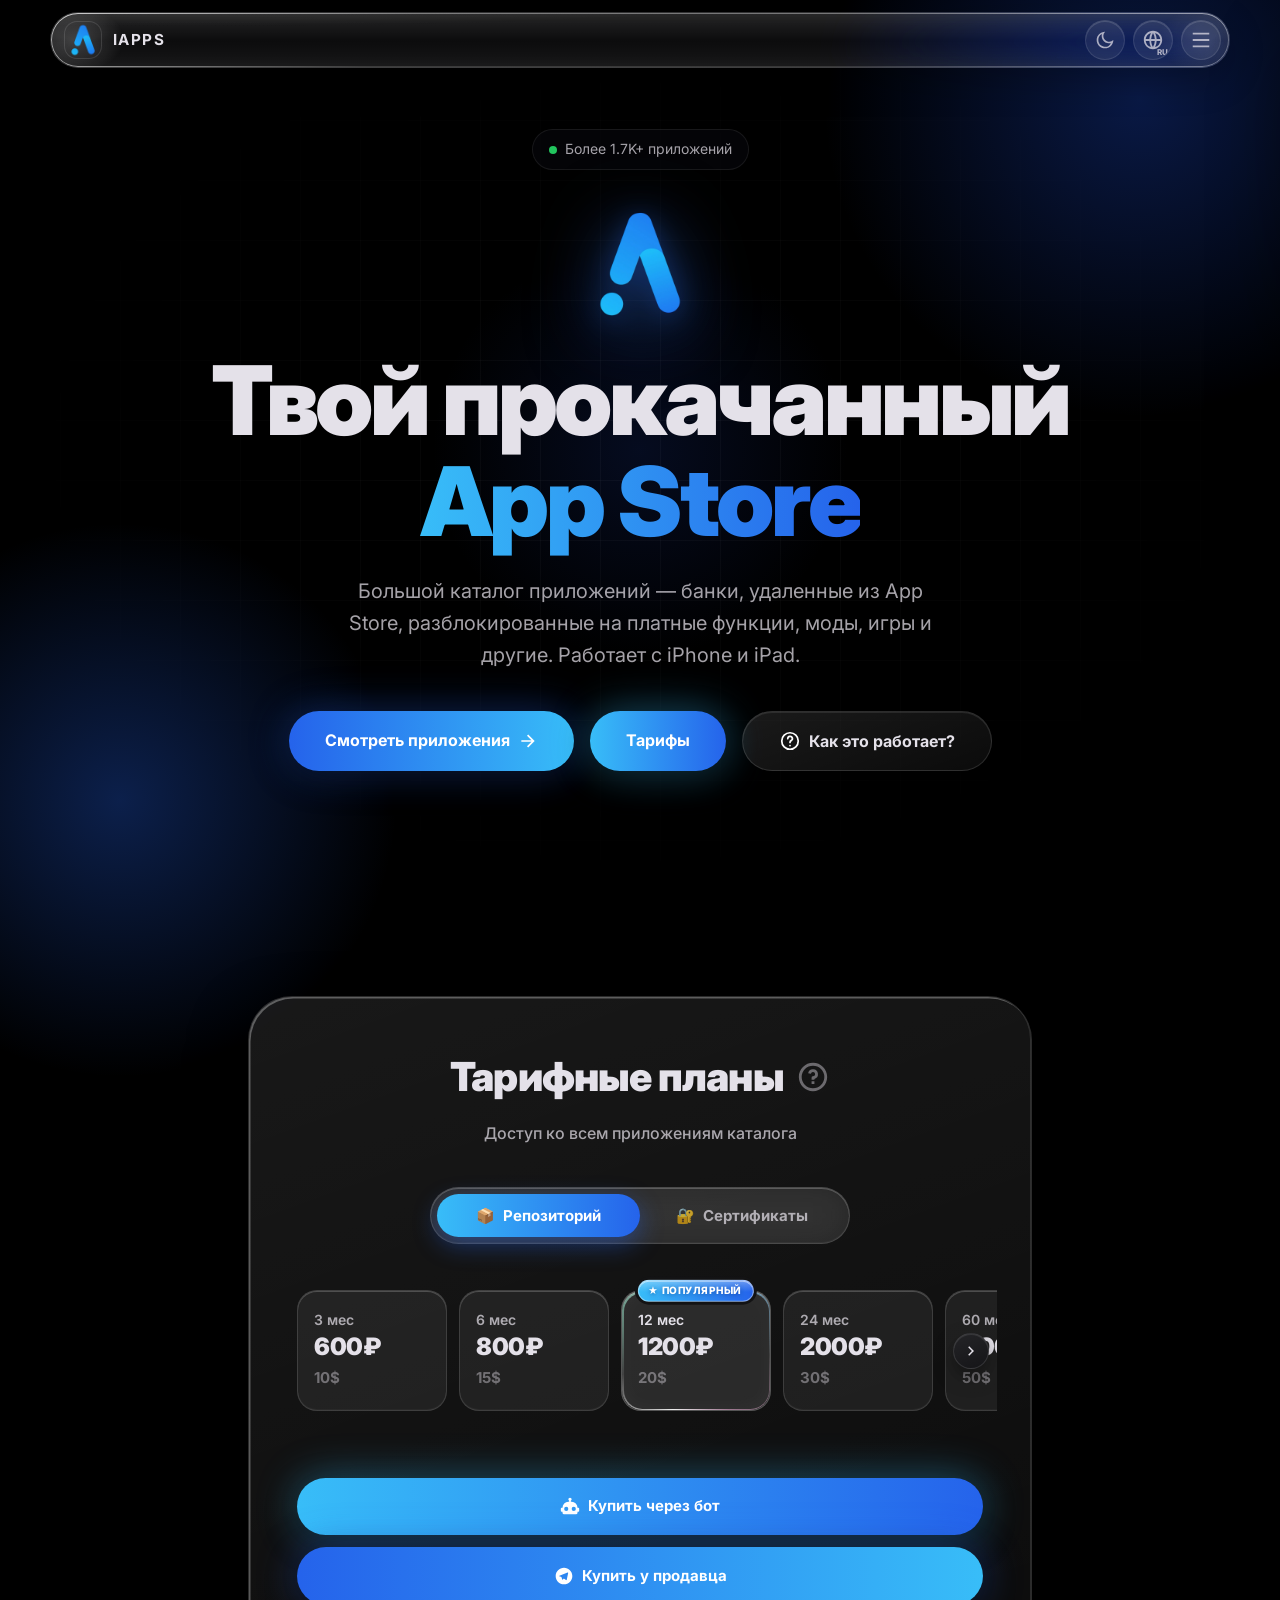
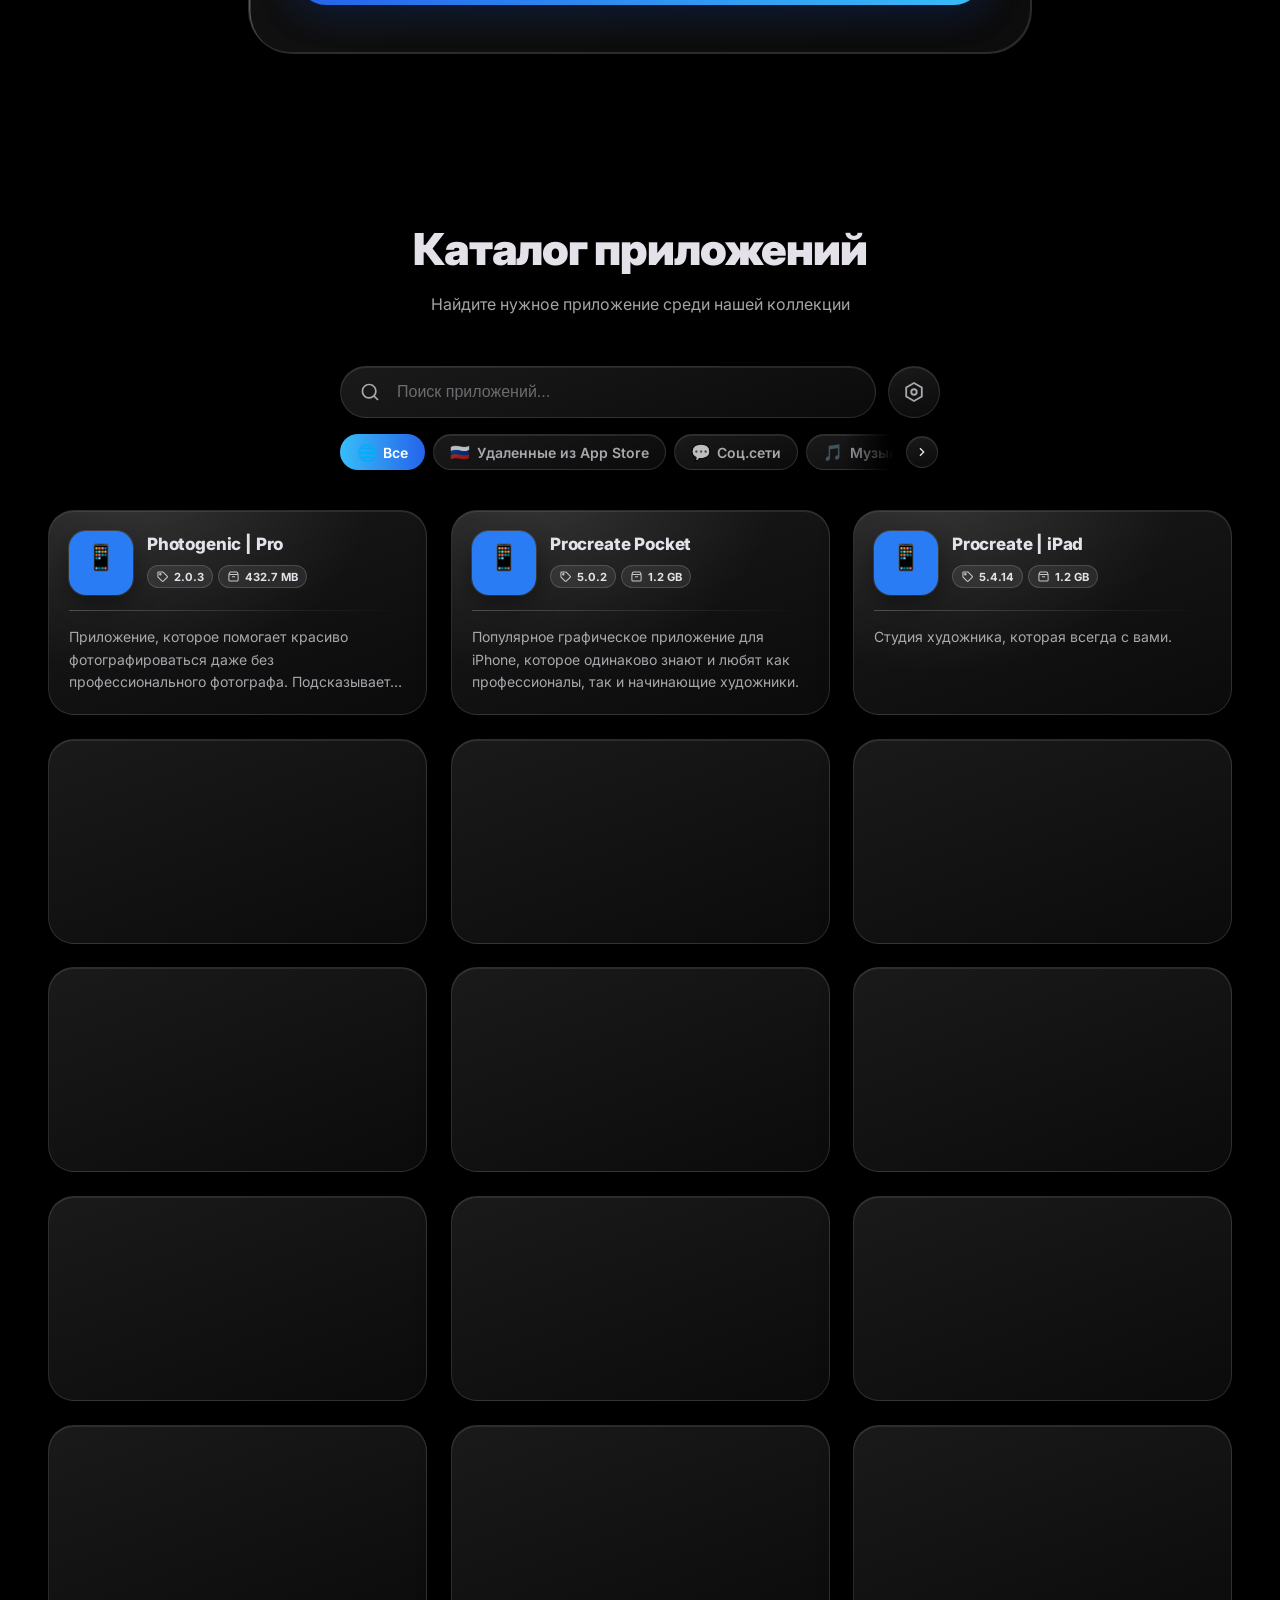
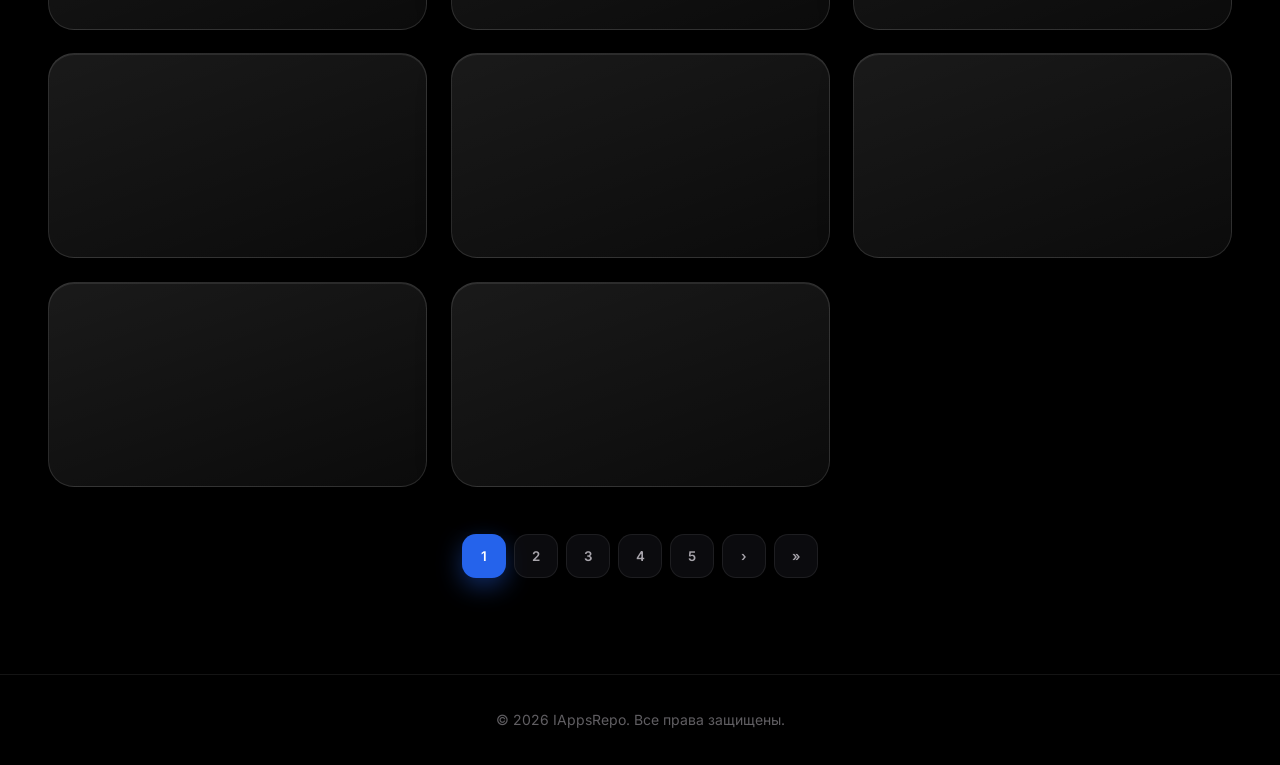
==== commit 95677581: "6" ====
--- a/index.html
+++ b/index.html
@@ -8,7 +8,7 @@
     <title data-i18n="page.title">iApps - Сертификат разработчика Apple и приложения для iPhone</title>
     <link rel="icon" type="image/png" href="Images/Profile.PNG">
     <link rel="apple-touch-icon" href="Images/Profile.PNG">
-    <link rel="stylesheet" href="Styles/Style.css?v=55">
+    <link rel="stylesheet" href="Styles/Style.css?v=58">
     <link rel="preconnect" href="https://fonts.googleapis.com">
     <link rel="preconnect" href="https://fonts.gstatic.com" crossorigin>
     <link href="https://fonts.googleapis.com/css2?family=Inter:wght@300;400;500;600;700;800&display=swap" rel="stylesheet">
@@ -249,7 +249,7 @@
         [data-theme="light"] { --glass-bg: linear-gradient(160deg, rgba(255, 255, 255, 0.9) 0%, rgba(232, 243, 255, 0.76) 100%); --glass-border: rgba(42, 124, 245, 0.22); --glass-hi: inset 0 1px 0 rgba(255, 255, 255, 0.9); --glass-shadow: 0 10px 28px rgba(20, 70, 160, 0.14); }
 
         /* мини-карточки каталога */
-        #app-list .app-item { position: relative; overflow: hidden; padding: 1.25rem; border-radius: 26px; opacity: 1; animation-fill-mode: backwards; container-type: inline-size;
+        #app-list .app-item { position: relative; overflow: hidden; padding: 1.25rem; border-radius: 26px; opacity: 1; animation-fill-mode: backwards;
             background: var(--glass-bg); border: 1px solid var(--glass-border); box-shadow: var(--glass-shadow), var(--glass-hi); }
         #app-list .app-item::before { content: ''; position: absolute; inset: 0; background: radial-gradient(ellipse at 22% -12%, rgba(255, 255, 255, 0.12), transparent 58%); pointer-events: none; }
         [data-theme="light"] #app-list .app-item::before { background: radial-gradient(ellipse at 22% -12%, rgba(var(--accent-rgb), 0.1), transparent 58%); }
@@ -265,11 +265,9 @@
         #app-list .app-header__info h3 { font-size: 1.0625rem; font-weight: 800; margin-bottom: 0; }
         /* версия и размер всегда в одну строку, как на телефоне */
         .app-pills { display: flex; flex-wrap: nowrap; gap: 0.35rem; min-width: 0; margin-top: 0.45rem; }
-        .app-pill { display: inline-flex; align-items: center; gap: 0.3rem; flex: 0 1 auto; min-width: 0; padding: 0.22rem 0.6rem; border-radius: 9999px; background: rgba(255, 255, 255, 0.08); border: 1px solid rgba(255, 255, 255, 0.15); color: var(--text-primary); font-size: 0.72rem; font-weight: 700; line-height: 1.3; }
+        .app-pill { display: inline-flex; align-items: center; gap: 0.3rem; flex: 0 1 auto; min-width: 0; padding: 0.2rem 0.5rem; border-radius: 9999px; background: rgba(255, 255, 255, 0.08); border: 1px solid rgba(255, 255, 255, 0.15); color: var(--text-primary); font-size: 0.7rem; font-weight: 700; line-height: 1.3; }
         .app-pill svg { width: 13px; height: 13px; flex-shrink: 0; fill: none; stroke: currentColor; stroke-width: 1.9; stroke-linecap: round; stroke-linejoin: round; opacity: 0.85; }
         .app-pill > span { min-width: 0; white-space: nowrap; overflow: hidden; text-overflow: ellipsis; }
-        @container (max-width: 340px) { .app-pill { padding: 0.2rem 0.45rem; font-size: 0.68rem; gap: 0.22rem; } .app-pill svg { width: 11px; height: 11px; } }
-        @container (max-width: 215px) { .app-pill svg { display: none; } }
         #app-list .app-item hr { height: 1px; margin: 0.95rem 0; border: 0; background: linear-gradient(90deg, rgba(255, 255, 255, 0.22), rgba(255, 255, 255, 0)); }
         [data-theme="light"] .app-pill { background: rgba(42, 124, 245, 0.08); border-color: rgba(42, 124, 245, 0.2); }
         [data-theme="light"] #app-list .app-item hr { background: linear-gradient(90deg, rgba(42, 124, 245, 0.24), rgba(15, 23, 42, 0)); }
@@ -685,6 +683,61 @@
         [data-theme="light"] .mobile-menu .mobile-menu__link--cta .mobile-menu__link-icon { background: rgba(255, 255, 255, 0.22); border-color: rgba(255, 255, 255, 0.5); box-shadow: none; }
         @media (hover: hover) { [data-theme="light"] .mobile-menu .mobile-menu__link:hover, [data-theme="light"] .mobile-menu .mobile-menu__theme:hover { background: #ffffff; border-color: rgba(var(--accent-rgb), 0.28); } [data-theme="light"] .mobile-menu .mobile-menu__link--cta:hover { background: linear-gradient(180deg, rgba(255, 255, 255, 0.4) 0%, rgba(255, 255, 255, 0) 52%), linear-gradient(90deg, rgba(56, 189, 248, 1) 0%, rgba(37, 99, 235, 1) 100%); } }
         @media (prefers-reduced-motion: reduce) { .mobile-menu { transition: none; } }
+    </style>
+    <style id="nav-liquid">
+        /* ===== шапка и боковая панель: более жидкое и прозрачное стекло ===== */
+        .header__container {
+            background: linear-gradient(180deg, rgba(255, 255, 255, 0.13) 0%, rgba(255, 255, 255, 0.03) 52%, rgba(255, 255, 255, 0.075) 100%), rgba(22, 22, 26, 0.2);
+            border: 1px solid rgba(255, 255, 255, 0.12);
+            box-shadow: inset 0 1px 0 rgba(255, 255, 255, 0.34), inset 0 -1px 0 rgba(255, 255, 255, 0.09), inset 0 0 22px rgba(255, 255, 255, 0.045), 0 12px 36px rgba(0, 0, 0, 0.24);
+            -webkit-backdrop-filter: blur(14px) saturate(1.9) brightness(1.08); backdrop-filter: blur(14px) saturate(1.9) brightness(1.08);
+        }
+        .header__container::before { background: radial-gradient(72px 46px at 22px 50%, rgba(255, 255, 255, 0.22), transparent 72%), radial-gradient(72px 46px at calc(100% - 22px) 50%, rgba(255, 255, 255, 0.13), transparent 72%), radial-gradient(120% 170% at 12% -70%, rgba(255, 255, 255, 0.18), transparent 56%); }
+        .header__container::after { background: linear-gradient(135deg, rgba(255, 255, 255, 0.62) 0%, rgba(255, 255, 255, 0.06) 30%, rgba(255, 255, 255, 0.04) 70%, rgba(255, 255, 255, 0.34) 100%); }
+        .header.is-scrolled .header__container { background: linear-gradient(180deg, rgba(255, 255, 255, 0.13) 0%, rgba(255, 255, 255, 0.035) 52%, rgba(255, 255, 255, 0.075) 100%), rgba(22, 22, 26, 0.34); box-shadow: inset 0 1px 0 rgba(255, 255, 255, 0.34), inset 0 -1px 0 rgba(255, 255, 255, 0.09), inset 0 0 22px rgba(255, 255, 255, 0.045), 0 14px 40px rgba(0, 0, 0, 0.3); }
+        [data-theme="light"] .header__container { background: linear-gradient(180deg, rgba(255, 255, 255, 0.74) 0%, rgba(255, 255, 255, 0.2) 55%, rgba(255, 255, 255, 0.42) 100%), rgba(236, 244, 255, 0.12); border-color: rgba(255, 255, 255, 0.85);
+            box-shadow: inset 0 1px 0 #ffffff, inset 0 -1px 0 rgba(var(--accent-rgb), 0.1), inset 0 0 22px rgba(255, 255, 255, 0.4), 0 12px 36px rgba(20, 70, 160, 0.12); }
+        [data-theme="light"] .header__container::before { background: radial-gradient(72px 46px at 22px 50%, rgba(255, 255, 255, 0.95), transparent 72%), radial-gradient(72px 46px at calc(100% - 22px) 50%, rgba(255, 255, 255, 0.7), transparent 72%), radial-gradient(120% 170% at 12% -70%, rgba(255, 255, 255, 0.9), transparent 56%); }
+        [data-theme="light"] .header.is-scrolled .header__container { background: linear-gradient(180deg, rgba(255, 255, 255, 0.8) 0%, rgba(255, 255, 255, 0.3) 55%, rgba(255, 255, 255, 0.5) 100%), rgba(236, 244, 255, 0.2); box-shadow: inset 0 1px 0 #ffffff, inset 0 -1px 0 rgba(var(--accent-rgb), 0.1), inset 0 0 22px rgba(255, 255, 255, 0.4), 0 14px 40px rgba(20, 70, 160, 0.16); }
+
+        .mobile-menu { background: linear-gradient(180deg, rgba(255, 255, 255, 0.13), rgba(255, 255, 255, 0.03) 60%, rgba(255, 255, 255, 0.07)), rgba(22, 22, 26, 0.28); border-color: rgba(255, 255, 255, 0.13);
+            box-shadow: inset 1.5px 1.5px 0 rgba(255, 255, 255, 0.34), inset -1px -1px 0 rgba(255, 255, 255, 0.12), inset 0 0 40px rgba(255, 255, 255, 0.04), 0 30px 80px rgba(0, 0, 0, 0.42);
+            -webkit-backdrop-filter: blur(22px) saturate(1.9) brightness(1.06); backdrop-filter: blur(22px) saturate(1.9) brightness(1.06); }
+        .mobile-menu::before { background: radial-gradient(110% 100% at 12% -12%, rgba(255, 255, 255, 0.2), transparent 62%), radial-gradient(90% 60% at 100% 100%, rgba(255, 255, 255, 0.06), transparent 70%); }
+        .mobile-menu .mobile-menu__link:not(.mobile-menu__link--cta), .mobile-menu .mobile-menu__theme { background: rgba(255, 255, 255, 0.04); border-color: rgba(255, 255, 255, 0.08); }
+        .mobile-menu .mobile-menu__link-icon, .mobile-menu .mobile-menu__close { background: rgba(255, 255, 255, 0.07); }
+        /* на телефоне панель тоже стеклянная, размытие слегка слабее */
+        @media (hover: none) { .mobile-menu { background: linear-gradient(180deg, rgba(255, 255, 255, 0.13), rgba(255, 255, 255, 0.03) 60%, rgba(255, 255, 255, 0.07)), rgba(22, 22, 26, 0.4); -webkit-backdrop-filter: blur(16px) saturate(1.7); backdrop-filter: blur(16px) saturate(1.7); } }
+        [data-theme="light"] .mobile-menu { background: linear-gradient(180deg, rgba(255, 255, 255, 0.78), rgba(236, 244, 255, 0.34)); border-color: rgba(255, 255, 255, 0.85); box-shadow: inset 1.5px 1.5px 0 #ffffff, inset -1px -1px 0 rgba(var(--accent-rgb), 0.16), inset 0 0 40px rgba(255, 255, 255, 0.4), 0 30px 80px rgba(20, 70, 160, 0.22); }
+        [data-theme="light"] .mobile-menu::before { background: radial-gradient(110% 100% at 12% -12%, rgba(255, 255, 255, 0.95), transparent 62%); }
+        @media (hover: none) { [data-theme="light"] .mobile-menu { background: linear-gradient(180deg, rgba(255, 255, 255, 0.84), rgba(236, 244, 255, 0.5)); } }
+        [data-theme="light"] .mobile-menu .mobile-menu__link:not(.mobile-menu__link--cta), [data-theme="light"] .mobile-menu .mobile-menu__theme { background: rgba(255, 255, 255, 0.5); }
+        [data-theme="light"] .mobile-menu .mobile-menu__link-icon, [data-theme="light"] .mobile-menu .mobile-menu__close { background: rgba(255, 255, 255, 0.6); }
+        .overlay { background: rgba(0, 0, 0, 0.32); }
+        @media (hover: none) { .overlay { background: rgba(0, 0, 0, 0.4); } }
+    </style>
+    <style id="perf-fixes">
+        /* ===== скорость и стабильность ===== */
+        /* размытие фона на десятках повторяющихся элементов (каждая карточка списка, каждая категория, кнопки) тормозило прокрутку и открытие окон: оставлено только у шапки и боковой панели */
+        .app-item, .cat-chip, .cat-arrow, .search__input, .settings-btn, button, .btn, .modal__content--app { -webkit-backdrop-filter: none !important; backdrop-filter: none !important; }
+        .category-chip span:first-of-type, .category-chip span { filter: none !important; }
+        /* фоновые пятна без дорогого размытия: тот же мягкий свет градиентом; на телефоне они стоят */
+        .bg-glow { filter: none; }
+        .bg-glow--1 { background: radial-gradient(circle, rgba(29, 78, 216, 1) 0%, rgba(29, 78, 216, 0) 70%); }
+        .bg-glow--2 { background: radial-gradient(circle, rgba(37, 99, 235, 1) 0%, rgba(37, 99, 235, 0) 70%); }
+        .bg-glow--3 { background: radial-gradient(circle, rgba(30, 64, 175, 1) 0%, rgba(30, 64, 175, 0) 70%); }
+        [data-theme="light"] .bg-glow--1 { background: radial-gradient(circle, rgba(31, 184, 251, 1) 0%, rgba(31, 184, 251, 0) 70%); }
+        [data-theme="light"] .bg-glow--2 { background: radial-gradient(circle, rgba(42, 124, 245, 1) 0%, rgba(42, 124, 245, 0) 70%); }
+        [data-theme="light"] .bg-glow--3 { background: radial-gradient(circle, rgba(255, 255, 255, 1) 0%, rgba(255, 255, 255, 0) 70%); }
+        @media (hover: none) { .bg-glow { animation: none; } }
+        /* без постоянных тяжёлых слоёв */
+        .cert-card__chev, .access-slider__track, .pricing__card::before, .pricing__card::after, .faq-thumb, svg { will-change: auto !important; }
+        /* длинный список рисуется только там, где он на экране */
+        #app-list .app-item { content-visibility: auto; contain-intrinsic-size: auto 210px; }
+        /* «Как это работает?»: плашка всегда под подписями, подпись окрашивается к приходу плашки */
+        .faq-chips { isolation: isolate; }
+        .faq-thumb { z-index: -1; }
+        .faq-chips .faq-chip { z-index: auto; transition: color 0.25s ease 0.12s; }
     </style>
     <style id="app-detail-styles">
         /* ===== окно приложения: цветная карточка в стиле постеров (цвет берётся из иконки) ===== */
@@ -1749,8 +1802,8 @@
     if (btn) btn.addEventListener('click', () => window.i18n.toggle());
 })();
 </script>
-    <script src="Scripts/Script.js?v=55"></script>
-    <script src="Scripts/Repository.js?v=55"></script>
+    <script src="Scripts/Script.js?v=58"></script>
+    <script src="Scripts/Repository.js?v=58"></script>
     <script>
 (function () {
 
@@ -2259,11 +2312,16 @@
             anims = [
                 sectionEl.animate([{ height: from + 'px' }, { height: to + 'px' }], { duration: dur, easing: IOS }),
                 ghost.animate([{ opacity: 1, transform: 'translateX(0)' }, { opacity: 0, transform: 'translateX(' + (-dir * 22) + 'px)' }], { duration: 170, easing: 'cubic-bezier(0.25, 0, 0.5, 1)', fill: 'forwards' }),
-                liveEl.animate([{ opacity: 0, transform: 'translateX(' + (dir * 22) + 'px)' }, { opacity: 1, transform: 'translateX(0)' }], { duration: dur - 140, delay: 150, easing: IOS, fill: 'backwards' })
+                liveEl.animate([{ opacity: 0.35, transform: 'translateX(' + (dir * 22) + 'px)' }, { opacity: 1, transform: 'translateX(0)' }], { duration: dur - 140, delay: 120, easing: IOS, fill: 'backwards' })   // текст никогда не пропадает полностью
             ];
-            try { await Promise.all(anims.map(x => x.finished)); } catch (e) { return; }
-            if (token !== switchToken) return;
-            anims = []; ghost.remove(); sectionEl.style.height = ''; sectionEl.style.overflow = '';
+            const finish = () => {
+                if (token !== switchToken) return;
+                anims.forEach(x => { try { x.cancel(); } catch (e) {} }); anims = [];
+                ghost.remove(); sectionEl.style.height = ''; sectionEl.style.overflow = '';
+            };
+            const safety = setTimeout(finish, dur + 320);       // страховка: состояние очищается, даже если браузер не доиграл анимацию
+            try { await Promise.all(anims.map(x => x.finished)); } catch (e) { clearTimeout(safety); return; }
+            clearTimeout(safety); finish();
         }
         function setCat(i, scroll) {
             if (i === cat) { if (scroll) reveal(chips()[i]); return; }
@@ -2574,5 +2632,26 @@
     document.addEventListener('iapps:lang', refreshDays);
 })();
 </script>
+    <script>
+(function () {
+    // Если все окна закрыты, а прокрутка страницы всё ещё заблокирована (гонка при быстром открытии и закрытии), блокировка снимается сама.
+    const sync = () => {
+        if (document.querySelector('.modal.active, .mobile-menu.active')) return;
+        const body = document.body;
+        if (body.classList.contains('modal-open')) {
+            const top = -(parseInt(body.style.top || '0', 10) || 0);
+            body.classList.remove('modal-open'); body.style.top = '';
+            window.scrollTo({ top, left: 0, behavior: 'instant' });
+        }
+        const ov = document.getElementById('overlay'); if (ov && ov.classList.contains('active')) ov.classList.remove('active');
+    };
+    let t = 0;
+    const later = () => { clearTimeout(t); t = setTimeout(sync, 450); };
+    const obs = new MutationObserver(later);
+    document.querySelectorAll('.modal, .mobile-menu').forEach(el => obs.observe(el, { attributes: true, attributeFilter: ['class'] }));
+    document.addEventListener('visibilitychange', sync);
+    window.addEventListener('pageshow', sync);
+})();
+</script>
 </body>
 </html>
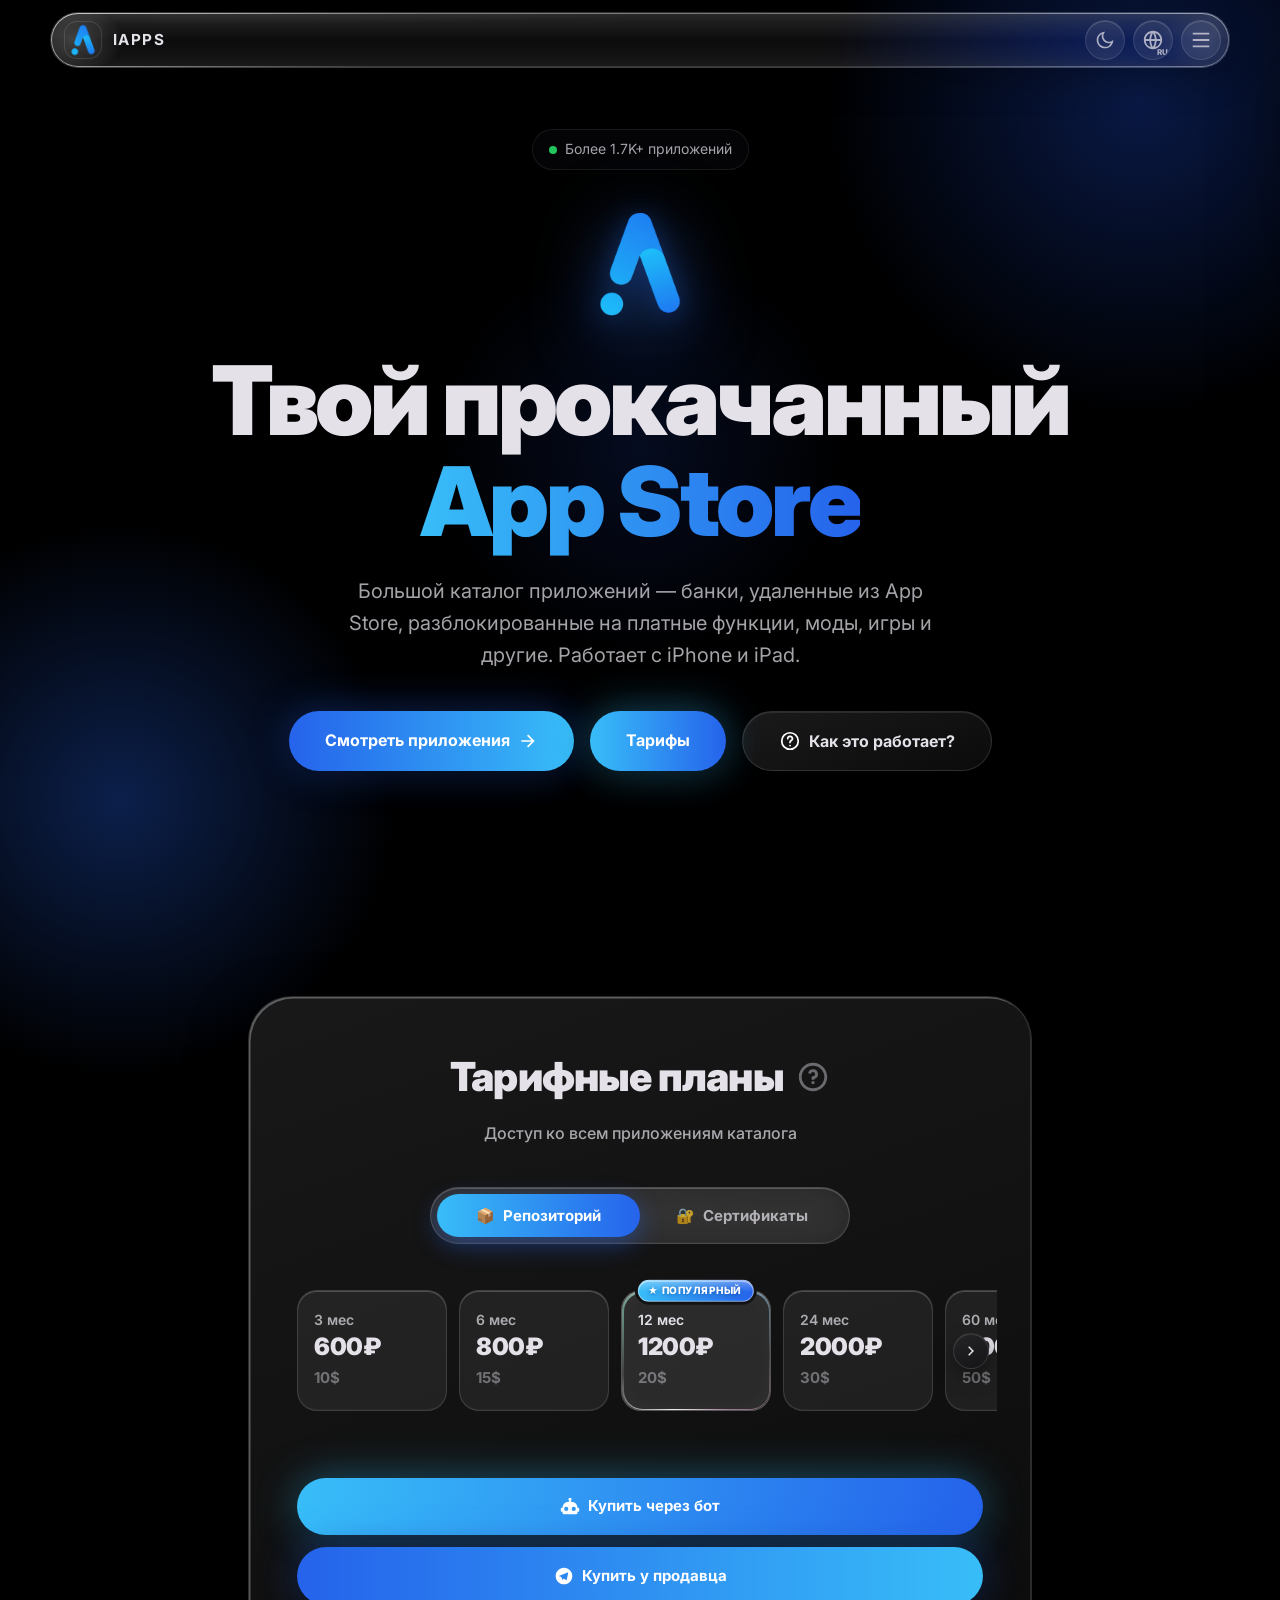
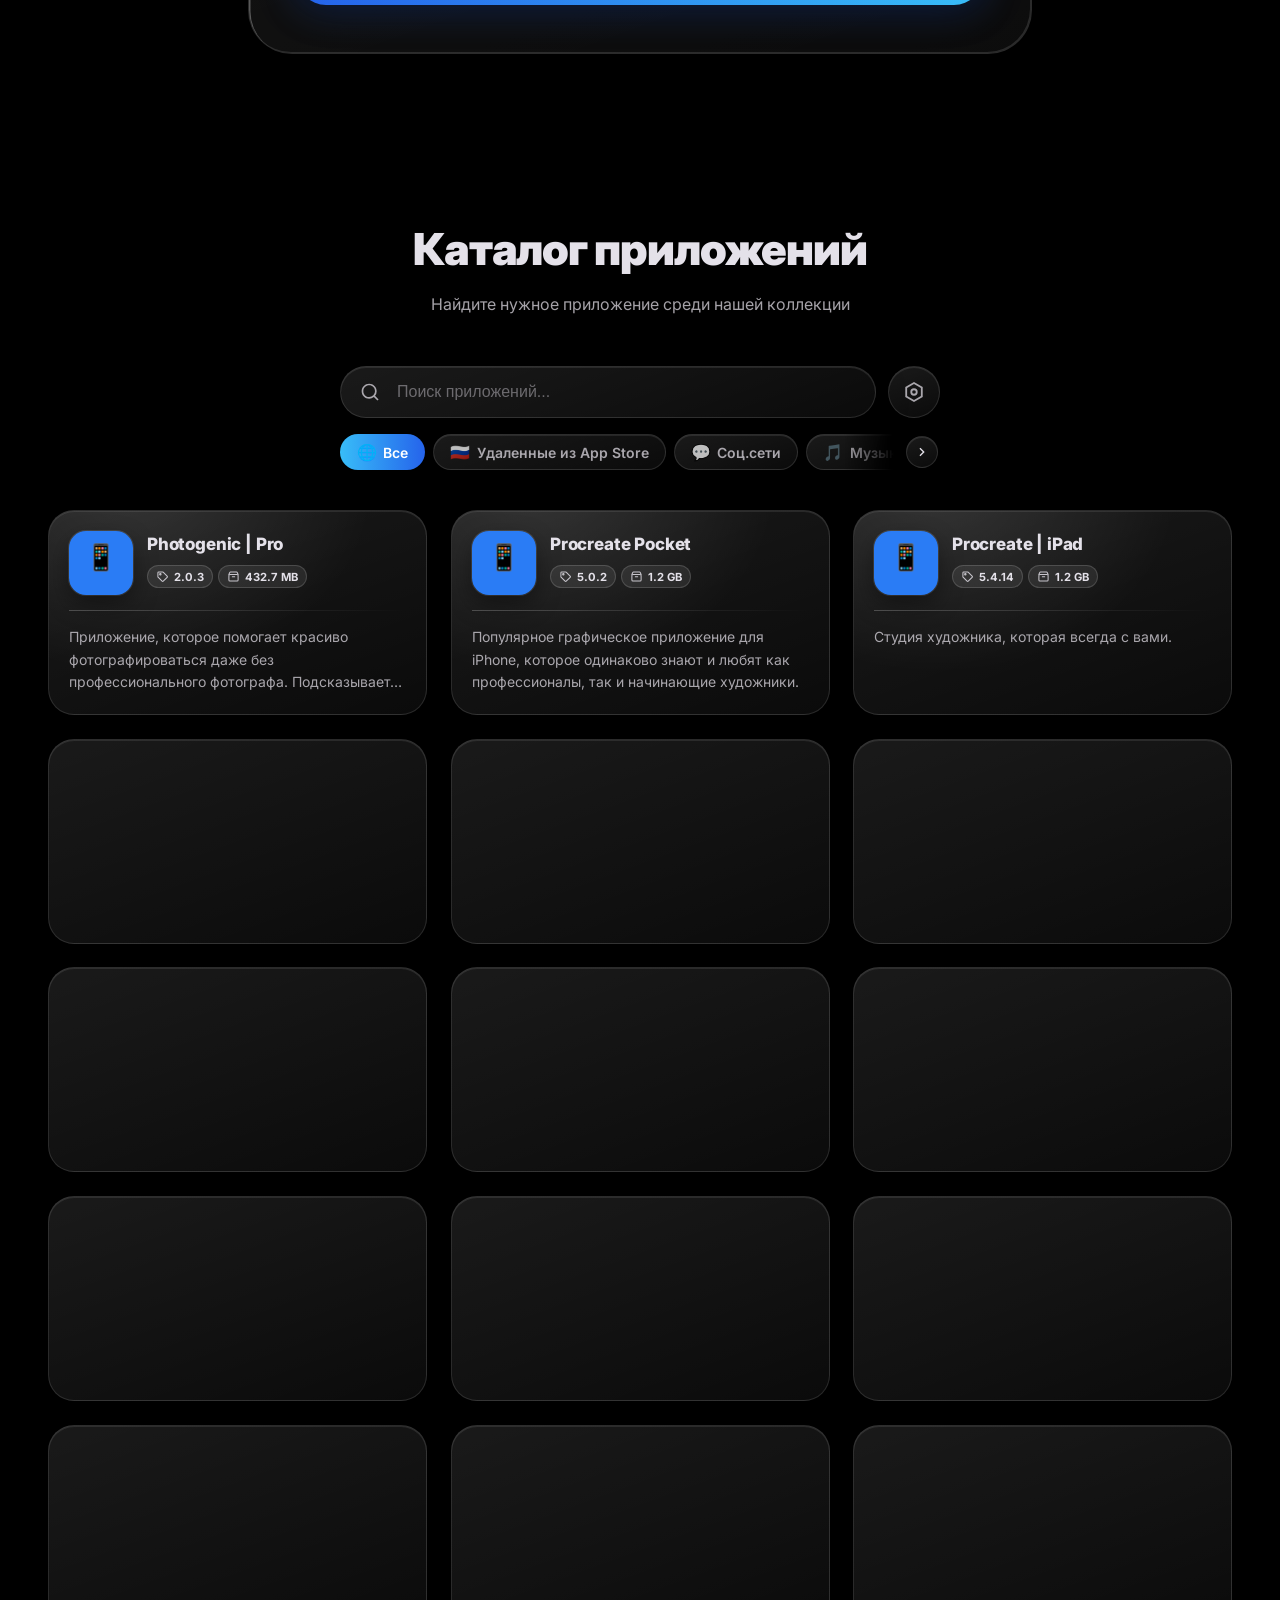
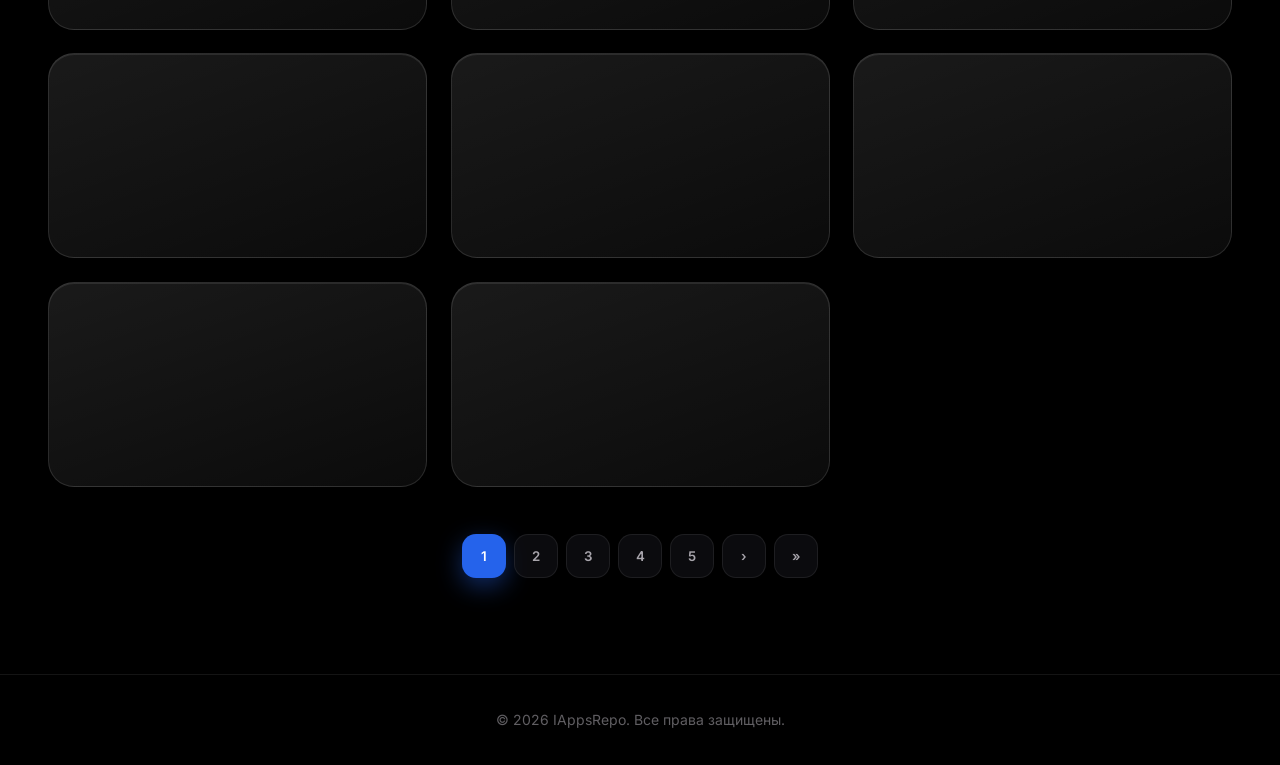
==== commit b3cdfbe6: "6" ====
--- a/index.html
+++ b/index.html
@@ -8,10 +8,11 @@
     <title data-i18n="page.title">iApps - Сертификат разработчика Apple и приложения для iPhone</title>
     <link rel="icon" type="image/png" href="Images/Profile.PNG">
     <link rel="apple-touch-icon" href="Images/Profile.PNG">
-    <link rel="stylesheet" href="Styles/Style.css?v=58">
+    <link rel="stylesheet" href="Styles/Style.css?v=65">
     <link rel="preconnect" href="https://fonts.googleapis.com">
     <link rel="preconnect" href="https://fonts.gstatic.com" crossorigin>
-    <link href="https://fonts.googleapis.com/css2?family=Inter:wght@300;400;500;600;700;800&display=swap" rel="stylesheet">
+    <link rel="preload" as="style" href="https://fonts.googleapis.com/css2?family=Inter:wght@300;400;500;600;700;800&display=swap" onload="this.onload=null;this.rel='stylesheet'">
+    <noscript><link href="https://fonts.googleapis.com/css2?family=Inter:wght@300;400;500;600;700;800&display=swap" rel="stylesheet"></noscript>
     <style id="access-styles">
 /* ===== Access: switch + slider ===== */
 .access-switch { position: relative; display: grid; grid-template-columns: 1fr 1fr; padding: 0.375rem; margin: 0 auto 2rem; max-width: 420px; background: var(--bg-glass); border: 1px solid var(--border); border-radius: 9999px; backdrop-filter: blur(20px); -webkit-backdrop-filter: blur(20px); }
@@ -702,12 +703,12 @@
 
         .mobile-menu { background: linear-gradient(180deg, rgba(255, 255, 255, 0.13), rgba(255, 255, 255, 0.03) 60%, rgba(255, 255, 255, 0.07)), rgba(22, 22, 26, 0.28); border-color: rgba(255, 255, 255, 0.13);
             box-shadow: inset 1.5px 1.5px 0 rgba(255, 255, 255, 0.34), inset -1px -1px 0 rgba(255, 255, 255, 0.12), inset 0 0 40px rgba(255, 255, 255, 0.04), 0 30px 80px rgba(0, 0, 0, 0.42);
-            -webkit-backdrop-filter: blur(22px) saturate(1.9) brightness(1.06); backdrop-filter: blur(22px) saturate(1.9) brightness(1.06); }
+            -webkit-backdrop-filter: blur(24px) saturate(1.3) brightness(1.05); backdrop-filter: blur(24px) saturate(1.3) brightness(1.05); }
         .mobile-menu::before { background: radial-gradient(110% 100% at 12% -12%, rgba(255, 255, 255, 0.2), transparent 62%), radial-gradient(90% 60% at 100% 100%, rgba(255, 255, 255, 0.06), transparent 70%); }
         .mobile-menu .mobile-menu__link:not(.mobile-menu__link--cta), .mobile-menu .mobile-menu__theme { background: rgba(255, 255, 255, 0.04); border-color: rgba(255, 255, 255, 0.08); }
         .mobile-menu .mobile-menu__link-icon, .mobile-menu .mobile-menu__close { background: rgba(255, 255, 255, 0.07); }
         /* на телефоне панель тоже стеклянная, размытие слегка слабее */
-        @media (hover: none) { .mobile-menu { background: linear-gradient(180deg, rgba(255, 255, 255, 0.13), rgba(255, 255, 255, 0.03) 60%, rgba(255, 255, 255, 0.07)), rgba(22, 22, 26, 0.4); -webkit-backdrop-filter: blur(16px) saturate(1.7); backdrop-filter: blur(16px) saturate(1.7); } }
+        @media (hover: none) { .mobile-menu { background: linear-gradient(180deg, rgba(255, 255, 255, 0.13), rgba(255, 255, 255, 0.03) 60%, rgba(255, 255, 255, 0.07)), rgba(22, 22, 26, 0.4); -webkit-backdrop-filter: blur(20px) saturate(1.2); backdrop-filter: blur(20px) saturate(1.2); } }
         [data-theme="light"] .mobile-menu { background: linear-gradient(180deg, rgba(255, 255, 255, 0.78), rgba(236, 244, 255, 0.34)); border-color: rgba(255, 255, 255, 0.85); box-shadow: inset 1.5px 1.5px 0 #ffffff, inset -1px -1px 0 rgba(var(--accent-rgb), 0.16), inset 0 0 40px rgba(255, 255, 255, 0.4), 0 30px 80px rgba(20, 70, 160, 0.22); }
         [data-theme="light"] .mobile-menu::before { background: radial-gradient(110% 100% at 12% -12%, rgba(255, 255, 255, 0.95), transparent 62%); }
         @media (hover: none) { [data-theme="light"] .mobile-menu { background: linear-gradient(180deg, rgba(255, 255, 255, 0.84), rgba(236, 244, 255, 0.5)); } }
@@ -715,6 +716,89 @@
         [data-theme="light"] .mobile-menu .mobile-menu__link-icon, [data-theme="light"] .mobile-menu .mobile-menu__close { background: rgba(255, 255, 255, 0.6); }
         .overlay { background: rgba(0, 0, 0, 0.32); }
         @media (hover: none) { .overlay { background: rgba(0, 0, 0, 0.4); } }
+    </style>
+    <style id="menu-pro">
+        /* ===== боковое меню: стеклянный лист с «линзой», зоной большого пальца и жестом закрытия ===== */
+        .mobile-menu { top: max(12px, env(safe-area-inset-top)); bottom: max(12px, env(safe-area-inset-bottom)); right: 12px; overflow-x: hidden; overflow-y: auto; overscroll-behavior: contain; scrollbar-width: none; touch-action: pan-y; padding: 1.15rem 1.15rem 1.15rem 1.35rem; }
+        .mobile-menu::-webkit-scrollbar { display: none; }
+        .mobile-menu:focus { outline: none; }
+        .mm-grabber { position: absolute; left: 7px; top: 50%; width: 4px; height: 42px; margin-top: -21px; border-radius: 2px; background: rgba(255, 255, 255, 0.3); pointer-events: none; }
+        [data-theme="light"] .mm-grabber { background: rgba(var(--accent-rgb), 0.28); }
+        .mobile-menu .mobile-menu__header { align-items: center; gap: 0.85rem; padding-bottom: 1rem; }
+        .mobile-menu .mobile-menu__info { flex: 1; flex-direction: column; align-items: flex-start; justify-content: center; gap: 0.2rem; min-height: 0; }
+        .mm-status { display: inline-flex; align-items: center; gap: 0.4rem; font-size: 0.78rem; font-weight: 500; color: var(--text-muted); }
+        .mm-status i { width: 7px; height: 7px; border-radius: 50%; background: #5fd08f; box-shadow: 0 0 0 3px rgba(95, 208, 143, 0.16); }
+        /* список со скользящей «линзой» */
+        .mobile-menu .mobile-menu__nav { position: relative; display: flex; flex-direction: column; gap: 2px; flex: 0 0 auto; padding: 0.85rem 0 0.6rem; }
+        .mobile-menu .mobile-menu__nav .mobile-menu__link { position: relative; z-index: 1; gap: 0.9rem; padding: 0.62rem 0.8rem 0.62rem 0.62rem; border-radius: 22px; background: transparent !important; border-color: transparent !important; box-shadow: none !important; transform: none; }
+        .mobile-menu .mobile-menu__nav .mobile-menu__link:active { transform: scale(0.985); }
+        .mm-lens { position: absolute; left: 0; right: 0; top: 0; bottom: 0; z-index: 0; pointer-events: none; border-radius: 22px; opacity: 0; transition: opacity 0.25s ease;
+            background: linear-gradient(180deg, rgba(255, 255, 255, 0.17), rgba(255, 255, 255, 0.05)); box-shadow: inset 0 0 0 1px rgba(255, 255, 255, 0.16), inset 0 1px 0 rgba(255, 255, 255, 0.3); }
+        .mm-lens.is-on { opacity: 1; }
+        [data-theme="light"] .mobile-menu .mobile-menu__nav .mobile-menu__link-icon { background: rgba(var(--accent-rgb), 0.08); }
+        [data-theme="light"] .mm-lens { background: linear-gradient(180deg, rgba(255, 255, 255, 0.92), rgba(255, 255, 255, 0.6)); box-shadow: inset 0 0 0 1px rgba(var(--accent-rgb), 0.14), 0 6px 18px rgba(20, 70, 160, 0.08); }
+        .mobile-menu .mobile-menu__link-icon { width: 44px; height: 44px; border-radius: 15px; }
+        .mm-text { flex: 1; display: flex; flex-direction: column; gap: 1px; min-width: 0; }
+        .mm-title { font-size: 1.03rem; font-weight: 650; letter-spacing: -0.012em; color: var(--text-primary); line-height: 1.2; }
+        .mm-sub { font-size: 0.8rem; font-weight: 500; color: var(--text-muted); line-height: 1.25; }
+        /* переключатели темы и языка: то же жидкое стекло */
+        .mm-controls { display: grid; grid-template-columns: 1fr 1fr; gap: 0.7rem; margin-top: auto; padding: 0.95rem 0 0.9rem; border-top: 1px solid rgba(255, 255, 255, 0.08); }
+        [data-theme="light"] .mm-controls { border-color: rgba(var(--accent-rgb), 0.12); }
+        .mm-control__label { display: block; margin: 0 0 0.4rem 0.3rem; font-size: 0.7rem; font-weight: 650; letter-spacing: 0.09em; text-transform: uppercase; color: var(--text-muted); }
+        .mm-seg { position: relative; display: flex; padding: 3px; border-radius: 9999px; background: rgba(255, 255, 255, 0.06); box-shadow: inset 0 0 0 1px rgba(255, 255, 255, 0.1), inset 0 1px 0 rgba(255, 255, 255, 0.1); }
+        [data-theme="light"] .mm-seg { background: rgba(255, 255, 255, 0.55); box-shadow: inset 0 0 0 1px rgba(var(--accent-rgb), 0.14), inset 0 1px 0 #fff; }
+        .mm-seg__btn { position: relative; z-index: 1; flex: 1; display: flex; align-items: center; justify-content: center; height: 36px; padding: 0 0.5rem; border: 0; border-radius: 9999px; background: none; font: inherit; font-size: 0.82rem; font-weight: 650; color: var(--text-secondary); cursor: pointer; touch-action: manipulation; -webkit-tap-highlight-color: transparent; }
+        .mm-seg__btn svg { width: 18px; height: 18px; fill: none; stroke: currentColor; stroke-width: 1.8; stroke-linecap: round; stroke-linejoin: round; }
+        .mm-glass { position: absolute; top: 3px; bottom: 3px; left: 0; right: 0; z-index: 2; overflow: hidden; border-radius: 9999px; pointer-events: none;
+            background: linear-gradient(180deg, rgba(255, 255, 255, 0.34) 0%, rgba(255, 255, 255, 0.06) 52%, rgba(255, 255, 255, 0) 100%), linear-gradient(90deg, rgba(56, 189, 248, 0.84), rgba(37, 99, 235, 0.92)); box-shadow: inset 0 0 0 1px rgba(255, 255, 255, 0.28), inset 0 1px 0 rgba(255, 255, 255, 0.5); }
+        .mm-glass__copy { position: absolute; top: -3px; left: 0; display: flex; padding: 3px; height: calc(100% + 6px); }
+        .mm-glass__copy .mm-seg__btn { color: #fff; cursor: default; }
+        /* главная кнопка внизу, в зоне большого пальца */
+        .mobile-menu .mm-cta { flex: 0 0 auto; gap: 0.9rem; padding: 0.7rem 1rem 0.7rem 0.7rem; border-radius: 26px; }
+        .mobile-menu .mm-cta .mm-title { color: #fff; font-size: 1.08rem; }
+        .mobile-menu .mm-cta .mm-sub { color: rgba(255, 255, 255, 0.78); }
+        .mobile-menu .mm-cta::after { content: ''; position: absolute; top: 0; bottom: 0; left: 0; width: 42%; pointer-events: none; background: linear-gradient(105deg, transparent 0%, rgba(255, 255, 255, 0.32) 50%, transparent 100%); transform: translateX(-130%); }
+        .mobile-menu.active .mm-cta::after { animation: mmSheen 1.3s 0.75s cubic-bezier(0.32, 0.72, 0, 1) 1 both; }
+        @keyframes mmSheen { from { transform: translateX(-130%); } to { transform: translateX(330%); } }
+        /* появление по очереди */
+        .mobile-menu .mm-item { opacity: 0; transform: translateX(20px); transition: opacity 0.18s ease, transform 0.18s ease; }
+        .mobile-menu.active .mm-item { opacity: 1; transform: none; transition: opacity 0.5s ease calc(var(--i, 0) * 55ms + 150ms), transform 0.75s var(--ios) calc(var(--i, 0) * 55ms + 150ms); }
+        .mobile-menu .mobile-menu__nav .mobile-menu__link.mm-item:active { transform: scale(0.985); }
+        /* на телефоне ссылки прижаты к низу: большой палец достаёт без усилий */
+        @media (hover: none) { .mobile-menu .mobile-menu__nav { margin-top: auto; } .mobile-menu .mm-controls { margin-top: 0; } }
+        /* на телефоне: без размытия под панелью и без поочерёдного появления (на медленных устройствах они вдвое снижали плавность), стекло даёт плотная заливка и блики */
+        @media (hover: none) {
+            .mobile-menu { -webkit-backdrop-filter: none; backdrop-filter: none; background: linear-gradient(180deg, rgba(255, 255, 255, 0.1), rgba(255, 255, 255, 0.03) 60%, rgba(255, 255, 255, 0.07)), rgba(24, 24, 28, 0.95);
+                box-shadow: inset 1.5px 1.5px 0 rgba(255, 255, 255, 0.3), inset -1px -1px 0 rgba(255, 255, 255, 0.12), 0 12px 30px rgba(0, 0, 0, 0.35); }
+            [data-theme="light"] .mobile-menu { background: linear-gradient(180deg, rgba(255, 255, 255, 0.97), rgba(238, 245, 255, 0.95)); box-shadow: inset 1.5px 1.5px 0 #ffffff, inset -1px -1px 0 rgba(var(--accent-rgb), 0.16), 0 12px 30px rgba(20, 70, 160, 0.2); }
+            .mobile-menu .mm-item, .mobile-menu.active .mm-item { opacity: 1; transform: none; transition: none; }
+            .mobile-menu .mobile-menu__nav .mobile-menu__link.mm-item:active { transform: scale(0.985); transition: transform 0.15s ease; }
+        }
+        @media (prefers-reduced-motion: reduce) { .mobile-menu .mm-item, .mobile-menu.active .mm-item { opacity: 1; transform: none; transition: none; } .mm-lens { transition: none; } .mobile-menu.active .mm-cta::after { animation: none; } }
+        .mm-seg__btn:focus-visible, .mobile-menu .mobile-menu__link:focus-visible, .mobile-menu__close:focus-visible { outline: 2px solid rgba(var(--accent-rgb), 0.85); outline-offset: 2px; }
+    </style>
+    <style id="menu-fix">
+        /* ===== боковое меню: «Получить доступ» без цвета (стекло с лёгким перламутром), имя по центру, иконки при наведении ===== */
+        .mobile-menu .mobile-menu__info { justify-content: center; }
+        .mobile-menu .mm-cta, .mobile-menu .mm-cta:hover { color: var(--text-primary); border-color: rgba(255, 255, 255, 0.13) !important; box-shadow: inset 0 1px 0 rgba(255, 255, 255, 0.28) !important;
+            background: linear-gradient(120deg, rgba(150, 215, 255, 0.15) 0%, rgba(255, 185, 230, 0.11) 48%, rgba(170, 255, 225, 0.13) 100%), linear-gradient(180deg, rgba(255, 255, 255, 0.14), rgba(255, 255, 255, 0.05)) !important; }
+        .mobile-menu .mm-cta::before { content: ''; display: block; position: absolute; inset: 0; z-index: 2; padding: 1.5px; border-radius: inherit; pointer-events: none; opacity: 1; -webkit-mask: linear-gradient(#000 0 0) content-box, linear-gradient(#000 0 0); -webkit-mask-composite: xor; mask: linear-gradient(#000 0 0) content-box exclude, linear-gradient(#000 0 0); background: conic-gradient(from 0deg, rgba(255, 255, 255, 0.9) 0%, rgba(150, 215, 255, 0.55) 14%, rgba(255, 255, 255, 0.08) 28%, rgba(255, 185, 230, 0.5) 44%, rgba(255, 255, 255, 0.85) 58%, rgba(255, 255, 255, 0.08) 72%, rgba(170, 255, 225, 0.45) 86%, rgba(255, 255, 255, 0.9) 100%); }
+        .mobile-menu .mm-cta .mm-title { color: var(--text-primary); }
+        .mobile-menu .mm-cta .mm-sub { color: var(--text-muted); }
+        .mobile-menu .mm-cta .mobile-menu__link-icon { background: rgba(255, 255, 255, 0.08); border-color: rgba(255, 255, 255, 0.14); }
+        .mobile-menu .mm-cta .mobile-menu__link-icon svg { color: var(--text-primary); }
+        .mobile-menu .mm-cta .mobile-menu__link-arrow { fill: var(--text-muted); opacity: 0.8; }
+        [data-theme="light"] .mobile-menu .mm-cta, [data-theme="light"] .mobile-menu .mm-cta:hover { border-color: rgba(var(--accent-rgb), 0.16) !important; box-shadow: inset 0 1px 0 #ffffff !important;
+            background: linear-gradient(120deg, rgba(120, 170, 255, 0.18) 0%, rgba(255, 150, 215, 0.12) 48%, rgba(110, 225, 255, 0.16) 100%), linear-gradient(180deg, rgba(255, 255, 255, 0.92), rgba(255, 255, 255, 0.62)) !important; }
+        [data-theme="light"] .mobile-menu .mm-cta::before { background: conic-gradient(from 0deg, #ffffff 0%, rgba(120, 170, 255, 0.7) 14%, rgba(255, 255, 255, 0.25) 28%, rgba(255, 150, 215, 0.55) 44%, #ffffff 58%, rgba(255, 255, 255, 0.25) 72%, rgba(110, 225, 255, 0.6) 86%, #ffffff 100%); }
+        [data-theme="light"] .mobile-menu .mm-cta .mobile-menu__link-icon { background: rgba(var(--accent-rgb), 0.08); border-color: rgba(var(--accent-rgb), 0.16); box-shadow: none; }
+        /* иконки не пропадают ни при наведении, ни при нажатии, ни в светлой теме */
+        .mobile-menu .mobile-menu__link .mobile-menu__link-icon svg, .mobile-menu .mobile-menu__link:hover .mobile-menu__link-icon svg, .mobile-menu .mobile-menu__link:focus-visible .mobile-menu__link-icon svg, .mobile-menu .mobile-menu__link:active .mobile-menu__link-icon svg { color: var(--text-primary) !important; stroke: currentColor; fill: none; opacity: 0.95; }
+        .mobile-menu .mobile-menu__link:hover .mobile-menu__link-icon { background: rgba(255, 255, 255, 0.12); border-color: rgba(255, 255, 255, 0.2); }
+        [data-theme="light"] .mobile-menu .mobile-menu__link:hover .mobile-menu__link-icon { background: rgba(var(--accent-rgb), 0.1); border-color: rgba(var(--accent-rgb), 0.22); }
+        .mobile-menu .mobile-menu__link:hover .mm-title { color: var(--text-primary); }
+        .mobile-menu .mobile-menu__link:hover .mm-sub { color: var(--text-secondary); }
+        .mobile-menu .mobile-menu__link:hover .mobile-menu__link-arrow { fill: var(--text-primary); }
     </style>
     <style id="perf-fixes">
         /* ===== скорость и стабильность ===== */
@@ -738,6 +822,41 @@
         .faq-chips { isolation: isolate; }
         .faq-thumb { z-index: -1; }
         .faq-chips .faq-chip { z-index: auto; transition: color 0.25s ease 0.12s; }
+    </style>
+    <style id="smooth-fixes">
+        /* ===== чистый фон: сетка «в клеточку» убрана ===== */
+        .bg-grid { display: none !important; }
+        /* ===== «Как это работает?»: простые и лёгкие переходы ===== */
+        .faq-live { transition: opacity 0.32s cubic-bezier(0.2, 0.7, 0.2, 1), transform 0.5s var(--ios); }
+        .faq-live.is-leaving { opacity: 0; transform: translateX(var(--dx, 0px)); transition: opacity 0.12s ease-in, transform 0.12s ease-in; }
+        .faq-live.is-arriving { opacity: 0.2; transform: translateX(var(--dx, 0px)); transition: none; }
+        .faq-section.is-resizing { transition: height 0.5s var(--ios); }
+        .faq-seg { position: relative; --seg-edge: rgb(48, 48, 53); }
+        [data-theme="light"] .faq-seg { --seg-edge: rgb(248, 251, 255); }
+        .faq-chips, .faq-chips.fade-l, .faq-chips.fade-r { -webkit-mask-image: none; mask-image: none; }
+        .faq-seg::before, .faq-seg::after { content: ''; position: absolute; top: 0; bottom: 0; width: 30px; z-index: 3; pointer-events: none; opacity: 0; transition: opacity 0.25s ease; }
+        .faq-seg::before { left: 0; border-radius: 9999px 0 0 9999px; background: linear-gradient(90deg, var(--seg-edge), rgba(0, 0, 0, 0)); }
+        .faq-seg::after { right: 0; border-radius: 0 9999px 9999px 0; background: linear-gradient(270deg, var(--seg-edge), rgba(0, 0, 0, 0)); }
+        .faq-seg.fade-l::before, .faq-seg.fade-r::after { opacity: 1; }
+        /* ===== список приложений: облегчённые тени карточек ===== */
+        #app-list .app-item { box-shadow: 0 6px 16px rgba(0, 0, 0, 0.22), var(--glass-hi); }
+        [data-theme="light"] #app-list .app-item { box-shadow: 0 6px 16px rgba(20, 70, 160, 0.08), var(--glass-hi); }
+        /* ===== смена темы: переходы на время переключения отключены (иначе сотни элементов анимируются разом) ===== */
+        html.theme-switching *, html.theme-switching *::before, html.theme-switching *::after { transition: none !important; }
+    </style>
+    <style id="faq-liquid">
+        /* ===== «Как это работает?»: ползунок как жидкое стекло ===== */
+        .modal .modal__content--faq { max-height: min(85vh, 760px); max-height: min(85dvh, 760px); }
+        .faq-chips { display: block; padding: 0; }
+        .faq-track { position: relative; display: flex; gap: 2px; padding: 4px; width: max-content; min-width: 100%; }
+        .faq-chips .faq-chip, .faq-chips .faq-chip.is-active { color: var(--text-secondary); }
+        .faq-glass { position: absolute; top: 4px; bottom: 4px; left: 0; right: 0; z-index: 2; overflow: hidden; border-radius: 9999px; pointer-events: none;
+            background: linear-gradient(180deg, rgba(255, 255, 255, 0.34) 0%, rgba(255, 255, 255, 0.06) 52%, rgba(255, 255, 255, 0) 100%), linear-gradient(90deg, rgba(56, 189, 248, 0.84), rgba(37, 99, 235, 0.92));
+            box-shadow: inset 0 0 0 1px rgba(255, 255, 255, 0.28), inset 0 1px 0 rgba(255, 255, 255, 0.5); }
+        .faq-glass__copy { position: absolute; top: -4px; left: 0; display: flex; gap: 2px; padding: 4px; width: max-content; height: calc(100% + 8px); }
+        .faq-glass__copy .faq-chip { color: #fff !important; background: none; pointer-events: none; opacity: 1; text-shadow: 0 1px 6px rgba(0, 40, 120, 0.35); }
+        .faq-chips .faq-chip { transition: none; }
+        @media (hover: hover) { .faq-chips .faq-chip:not(.is-active):hover { color: var(--text-primary); } }
     </style>
     <style id="app-detail-styles">
         /* ===== окно приложения: цветная карточка в стиле постеров (цвет берётся из иконки) ===== */
@@ -860,8 +979,9 @@
         </div>
     </header>
 
-    <div class="mobile-menu" id="mobileMenu">
-        <div class="mobile-menu__header">
+    <div class="mobile-menu" id="mobileMenu" role="dialog" aria-modal="true" aria-label="Меню" data-i18n-attr="aria-label:menu.title" tabindex="-1">
+        <span class="mm-grabber" aria-hidden="true"></span>
+        <div class="mobile-menu__header mm-item" style="--i:0">
             <img class="mobile-menu__avatar" src="Images/Profile.PNG" alt="iApps">
             <div class="mobile-menu__info">
                 <span class="mobile-menu__name">iApps</span>
@@ -870,28 +990,33 @@
                 <svg viewBox="0 0 24 24" width="24" height="24"><path d="M12 10.586l4.95-4.95 1.414 1.414-4.95 4.95 4.95 4.95-1.414 1.414-4.95-4.95-4.95 4.95-1.414-1.414 4.95-4.95-4.95-4.95L7.05 5.636z"/></svg>
             </button>
         </div>
-        <nav class="mobile-menu__nav">
-            <a href="#pricing" class="mobile-menu__link mobile-menu__link--cta">
-                <span class="mobile-menu__link-icon"><svg viewBox="0 0 24 24" aria-hidden="true"><rect x="4.5" y="10.5" width="15" height="10.5" rx="3"/><path d="M8 10.5V7.6a4 4 0 0 1 7.5-1.9"/><path d="M12 15v2"/></svg></span>
-                <span class="mobile-menu__link-text" data-i18n="menu.access">Получить доступ</span>
-                <svg class="mobile-menu__link-arrow" viewBox="0 0 24 24" width="18" height="18"><path d="M16.172 11l-5.364-5.364 1.414-1.414L20 12l-7.778 7.778-1.414-1.414L16.172 13H4v-2z"/></svg>
+        <nav class="mobile-menu__nav" id="mmNav">
+            <span class="mm-lens" aria-hidden="true"></span>
+            <a href="#apps" class="mobile-menu__link mm-item" style="--i:1" data-spy="apps">
+                <span class="mobile-menu__link-icon"><svg viewBox="0 0 24 24" aria-hidden="true"><rect x="3.5" y="3.5" width="7" height="7" rx="2"/><rect x="13.5" y="3.5" width="7" height="7" rx="2"/><rect x="3.5" y="13.5" width="7" height="7" rx="2"/><rect x="13.5" y="13.5" width="7" height="7" rx="2"/></svg></span>
+                <span class="mm-text"><span class="mm-title" data-i18n="menu.apps">Приложения</span><span class="mm-sub" data-i18n="menu.sub.apps">Каталог и поиск</span></span>
+                <svg class="mobile-menu__link-arrow" viewBox="0 0 24 24" width="18" height="18" aria-hidden="true"><path d="M16.172 11l-5.364-5.364 1.414-1.414L20 12l-7.778 7.778-1.414-1.414L16.172 13H4v-2z"/></svg>
             </a>
-            <a href="#apps" class="mobile-menu__link">
-                <span class="mobile-menu__link-icon"><svg viewBox="0 0 24 24" aria-hidden="true"><rect x="3.5" y="3.5" width="7" height="7" rx="2"/><rect x="13.5" y="3.5" width="7" height="7" rx="2"/><rect x="3.5" y="13.5" width="7" height="7" rx="2"/><rect x="13.5" y="13.5" width="7" height="7" rx="2"/></svg></span>
-                <span class="mobile-menu__link-text" data-i18n="menu.apps">Приложения</span>
-                <svg class="mobile-menu__link-arrow" viewBox="0 0 24 24" width="18" height="18"><path d="M16.172 11l-5.364-5.364 1.414-1.414L20 12l-7.778 7.778-1.414-1.414L16.172 13H4v-2z"/></svg>
+            <a href="https://t.me/iapps" class="mobile-menu__link mm-item" style="--i:2" target="_blank" rel="noopener">
+                <span class="mobile-menu__link-icon"><svg viewBox="0 0 24 24" aria-hidden="true"><path d="M20.7 3.6 3.9 10.1c-.7.3-.7 1.3 0 1.5l4.2 1.4 1.5 4.7c.2.6 1 .8 1.4.3l2.2-2.1 4.1 3c.5.4 1.2.1 1.4-.5l3-14.2c.2-.8-.6-1.4-1.3-1.1z"/><path d="M8.2 13.1 16.5 7.6"/></svg></span>
+                <span class="mm-text"><span class="mm-title" data-i18n="menu.channel">Telegram канал</span><span class="mm-sub" data-i18n="menu.sub.channel">Новости и обновления</span></span>
+                <svg class="mobile-menu__link-arrow" viewBox="0 0 24 24" width="18" height="18" aria-hidden="true"><path d="M16.172 11l-5.364-5.364 1.414-1.414L20 12l-7.778 7.778-1.414-1.414L16.172 13H4v-2z"/></svg>
             </a>
-            <a href="https://t.me/iapps" class="mobile-menu__link" target="_blank" rel="noopener">
-                <span class="mobile-menu__link-icon"><svg viewBox="0 0 24 24" aria-hidden="true"><path d="M20.7 3.6 3.9 10.1c-.7.3-.7 1.3 0 1.5l4.2 1.4 1.5 4.7c.2.6 1 .8 1.4.3l2.2-2.1 4.1 3c.5.4 1.2.1 1.4-.5l3-14.2c.2-.8-.6-1.4-1.3-1.1z"/><path d="M8.2 13.1 16.5 7.6"/></svg></span>
-                <span class="mobile-menu__link-text" data-i18n="menu.channel">Telegram канал</span>
-                <svg class="mobile-menu__link-arrow" viewBox="0 0 24 24" width="18" height="18"><path d="M16.172 11l-5.364-5.364 1.414-1.414L20 12l-7.778 7.778-1.414-1.414L16.172 13H4v-2z"/></svg>
-            </a>
-            <a href="https://t.me/iappspay_bot" class="mobile-menu__link" target="_blank" rel="noopener">
+            <a href="https://t.me/iappspay_bot" class="mobile-menu__link mm-item" style="--i:3" target="_blank" rel="noopener">
                 <span class="mobile-menu__link-icon"><svg viewBox="0 0 24 24" aria-hidden="true"><rect x="4.5" y="7.5" width="15" height="12" rx="4.2"/><path d="M12 7.5V4.4"/><circle cx="12" cy="3.3" r="1.1"/><circle cx="9" cy="12.4" r="1.2" fill="currentColor" stroke="none"/><circle cx="15" cy="12.4" r="1.2" fill="currentColor" stroke="none"/><path d="M9.6 16.1c.7.6 1.5.9 2.4.9s1.7-.3 2.4-.9"/><path d="M2.5 12.2v3.2M21.5 12.2v3.2"/></svg></span>
-                <span class="mobile-menu__link-text" data-i18n="menu.bot">Telegram бот</span>
-                <svg class="mobile-menu__link-arrow" viewBox="0 0 24 24" width="18" height="18"><path d="M16.172 11l-5.364-5.364 1.414-1.414L20 12l-7.778 7.778-1.414-1.414L16.172 13H4v-2z"/></svg>
+                <span class="mm-text"><span class="mm-title" data-i18n="menu.bot">Telegram бот</span><span class="mm-sub" data-i18n="menu.sub.bot">Оплата и поддержка</span></span>
+                <svg class="mobile-menu__link-arrow" viewBox="0 0 24 24" width="18" height="18" aria-hidden="true"><path d="M16.172 11l-5.364-5.364 1.414-1.414L20 12l-7.778 7.778-1.414-1.414L16.172 13H4v-2z"/></svg>
             </a>
         </nav>
+        <div class="mm-controls mm-item" style="--i:4">
+            <div class="mm-control"><span class="mm-control__label" data-i18n="menu.theme">Тема</span><div class="mm-seg" id="mmTheme" role="radiogroup"></div></div>
+            <div class="mm-control"><span class="mm-control__label" data-i18n="menu.lang">Язык</span><div class="mm-seg" id="mmLang" role="radiogroup"></div></div>
+        </div>
+        <a href="#pricing" class="mobile-menu__link mobile-menu__link--cta mm-cta mm-item" style="--i:5">
+            <span class="mobile-menu__link-icon"><svg viewBox="0 0 24 24" aria-hidden="true"><rect x="4.5" y="10.5" width="15" height="10.5" rx="3"/><path d="M8 10.5V7.6a4 4 0 0 1 7.5-1.9"/><path d="M12 15v2"/></svg></span>
+            <span class="mm-text"><span class="mm-title" data-i18n="menu.access">Получить доступ</span><span class="mm-sub" data-i18n="menu.sub.access">Тарифы и оплата</span></span>
+            <svg class="mobile-menu__link-arrow" viewBox="0 0 24 24" width="18" height="18" aria-hidden="true"><path d="M16.172 11l-5.364-5.364 1.414-1.414L20 12l-7.778 7.778-1.414-1.414L16.172 13H4v-2z"/></svg>
+        </a>
     </div>
     <div class="overlay" id="overlay"></div>
 
@@ -1540,6 +1665,16 @@
   "page.title": "iApps - Сертификат разработчика Apple и приложения для iPhone",
   "menu.apps": "Приложения",
   "menu.access": "Получить доступ",
+  "menu.title": "Меню",
+  "menu.status": "Каталог онлайн",
+  "menu.sub.access": "Тарифы и оплата",
+  "menu.sub.apps": "Каталог и поиск",
+  "menu.sub.channel": "Новости и обновления",
+  "menu.sub.bot": "Оплата и поддержка",
+  "menu.theme": "Тема",
+  "menu.lang": "Язык",
+  "menu.themeDark": "Тёмная тема",
+  "menu.themeLight": "Светлая тема",
   "menu.channel": "Telegram канал",
   "menu.bot": "Telegram бот",
   "hero.badgePre": "Более",
@@ -1655,6 +1790,16 @@
   "page.title": "iApps - Apple Developer Certificate and apps for iPhone",
   "menu.apps": "Apps",
   "menu.access": "Get access",
+  "menu.title": "Menu",
+  "menu.status": "Catalog online",
+  "menu.sub.access": "Plans and payment",
+  "menu.sub.apps": "Catalog and search",
+  "menu.sub.channel": "News and updates",
+  "menu.sub.bot": "Payment and support",
+  "menu.theme": "Theme",
+  "menu.lang": "Language",
+  "menu.themeDark": "Dark theme",
+  "menu.themeLight": "Light theme",
   "menu.channel": "Telegram channel",
   "menu.bot": "Telegram bot",
   "hero.badgePre": "Over",
@@ -1802,8 +1947,8 @@
     if (btn) btn.addEventListener('click', () => window.i18n.toggle());
 })();
 </script>
-    <script src="Scripts/Script.js?v=58"></script>
-    <script src="Scripts/Repository.js?v=58"></script>
+    <script src="Scripts/Script.js?v=65"></script>
+    <script src="Scripts/Repository.js?v=65"></script>
     <script>
 (function () {
 
@@ -2267,83 +2412,91 @@
         let tap = null, lastTapSelect = 0, lastTapPoint = { x: -999, y: -999 }, down = false, moved = false, startX = 0, startLeft = 0, suppressClick = false;
         function updateFades() {
             const max = chipsEl.scrollWidth - chipsEl.clientWidth;
-            chipsEl.classList.toggle('fade-l', chipsEl.scrollLeft > 2);
-            chipsEl.classList.toggle('fade-r', max > 2 && chipsEl.scrollLeft < max - 2);
+            const seg = chipsEl.parentElement;
+            seg.classList.toggle('fade-l', chipsEl.scrollLeft > 2);
+            seg.classList.toggle('fade-r', max > 2 && chipsEl.scrollLeft < max - 2);
         }
         function reveal(chip) {
             const sr = chipsEl.getBoundingClientRect(), cr = chip.getBoundingClientRect();
             if (cr.left < sr.left + 24 || cr.right > sr.right - 24) chipsEl.scrollTo({ left: Math.max(0, chip.offsetLeft - (chipsEl.clientWidth - chip.offsetWidth) / 2), behavior: 'instant' });   // без анимации: нажатие во время неё могло теряться
         }
-        // Смена категории по языку движения Apple: одна кривая для всего, ничего не ждёт друг друга.
-        // Старый раздел уходит в сторону и гаснет, новый приходит с другой стороны, а высота окна плавно перетекает в новую.
+        // Смена категории: старый раздел уходит в сторону (140 мс), новый приходит с другой стороны, а высота окна плавно перетекает.
+        // Только переходы CSS (прозрачность и сдвиг идут на видеокарте), без клонов и скриптовых анимаций; состояние всегда очищается таймером.
         const sectionEl = document.getElementById('faqSection'), liveEl = document.getElementById('faqLive');
-        const IOS = 'cubic-bezier(0.32, 0.72, 0, 1)';
-        const chips = () => [...chipsEl.querySelectorAll('.faq-chip')];
-        let switchToken = 0, anims = [];
+        const chips = () => [...chipsEl.querySelectorAll('.faq-track > .faq-chip')];      // только настоящие кнопки, без копий подписей внутри плашки
+        let switchToken = 0, switchTimers = [];
         function cancelSwitch() {
-            anims.forEach(x => { try { x.cancel(); } catch (e) {} }); anims = [];
-            sectionEl.querySelectorAll('.faq-ghost').forEach(g => g.remove());
-            sectionEl.style.height = ''; sectionEl.style.overflow = '';
-        }
-        // «стеклянная плашка» под выбранной категорией скользит к новой
+            switchTimers.forEach(clearTimeout); switchTimers = [];
+            sectionEl.classList.remove('is-resizing'); sectionEl.style.height = ''; sectionEl.style.overflow = '';
+            liveEl.classList.remove('is-leaving', 'is-arriving'); liveEl.style.removeProperty('--dx');
+        }
+        // «Жидкое стекло» под выбранной категорией: края плашки едут с разной скоростью (передний обгоняет задний),
+        // поэтому она растягивается и оседает как капля. Белый текст выбранной категории лежит внутри плашки (копия подписей):
+        // он всегда точно под стеклом, и ничего не нужно синхронизировать.
         function placeThumb(animate) {
-            const chip = chips()[cat], th = chipsEl.querySelector('.faq-thumb');
-            if (!chip || !th) return;
-            th.classList.toggle('no-anim', !animate);
-            th.style.width = chip.offsetWidth + 'px'; th.style.transform = 'translateX(' + chip.offsetLeft + 'px)';
-            if (!animate) { void th.offsetWidth; th.classList.remove('no-anim'); }
-        }
-        async function swapSection(i) {
+            const chip = chips()[cat], track = chipsEl.querySelector('.faq-track'), g = track && track.querySelector('.faq-glass');
+            if (!chip || !g) return;
+            const cp = g.firstElementChild;
+            const L = chip.offsetLeft, R = Math.max(0, track.offsetWidth - (chip.offsetLeft + chip.offsetWidth));
+            if (!animate || g._L === undefined) { g.style.transition = 'none'; cp.style.transition = 'none'; }
+            else {
+                const right = L > g._L, lead = '0.42s cubic-bezier(0.3, 1.3, 0.5, 1)', trail = '0.66s cubic-bezier(0.32, 0.72, 0, 1)';
+                g.style.transition = right ? 'left ' + trail + ', right ' + lead : 'left ' + lead + ', right ' + trail;
+                cp.style.transition = 'left ' + (right ? trail : lead);
+            }
+            g.style.left = L + 'px'; g.style.right = R + 'px'; cp.style.left = (-L) + 'px';
+            g._L = L;
+            if (!animate) { void g.offsetWidth; g.style.transition = ''; cp.style.transition = ''; }
+        }
+        function swapSection(i) {
             const token = ++switchToken;
             const from = sectionEl.getBoundingClientRect().height;
             cancelSwitch();
             const dir = i > cat ? 1 : -1;
             const reduce = window.matchMedia && window.matchMedia('(prefers-reduced-motion: reduce)').matches;
-            if (reduce || !modal.classList.contains('active') || !sectionEl.animate) { cat = i; renderList(); return; }
-            const ghost = document.createElement('div');
-            ghost.className = 'faq-ghost'; ghost.setAttribute('aria-hidden', 'true'); ghost.setAttribute('inert', '');
-            ghost.innerHTML = liveEl.innerHTML.replace(/\s(id|aria-controls|aria-labelledby)="[^"]*"/g, '');
+            if (reduce || !modal.classList.contains('active')) { cat = i; renderList(); return; }
+            cat = i;
             sectionEl.style.overflow = 'hidden'; sectionEl.style.height = from + 'px';
-            sectionEl.appendChild(ghost);
-            cat = i; renderList();
-            const to = liveEl.getBoundingClientRect().height;
-            sectionEl.style.height = to + 'px';
-            const dur = Math.max(520, Math.min(780, 520 + Math.abs(to - from) * 0.35));
-            anims = [
-                sectionEl.animate([{ height: from + 'px' }, { height: to + 'px' }], { duration: dur, easing: IOS }),
-                ghost.animate([{ opacity: 1, transform: 'translateX(0)' }, { opacity: 0, transform: 'translateX(' + (-dir * 22) + 'px)' }], { duration: 170, easing: 'cubic-bezier(0.25, 0, 0.5, 1)', fill: 'forwards' }),
-                liveEl.animate([{ opacity: 0.35, transform: 'translateX(' + (dir * 22) + 'px)' }, { opacity: 1, transform: 'translateX(0)' }], { duration: dur - 140, delay: 120, easing: IOS, fill: 'backwards' })   // текст никогда не пропадает полностью
-            ];
-            const finish = () => {
+            liveEl.style.setProperty('--dx', (-dir * 14) + 'px'); liveEl.classList.add('is-leaving');
+            switchTimers.push(setTimeout(() => {
                 if (token !== switchToken) return;
-                anims.forEach(x => { try { x.cancel(); } catch (e) {} }); anims = [];
-                ghost.remove(); sectionEl.style.height = ''; sectionEl.style.overflow = '';
-            };
-            const safety = setTimeout(finish, dur + 320);       // страховка: состояние очищается, даже если браузер не доиграл анимацию
-            try { await Promise.all(anims.map(x => x.finished)); } catch (e) { clearTimeout(safety); return; }
-            clearTimeout(safety); finish();
+                renderList();
+                liveEl.classList.remove('is-leaving');
+                liveEl.style.setProperty('--dx', (dir * 14) + 'px'); liveEl.classList.add('is-arriving');      // стартовое положение нового раздела, без перехода
+                sectionEl.style.height = 'auto'; const to = liveEl.getBoundingClientRect().height;
+                sectionEl.style.height = from + 'px';
+                void sectionEl.offsetHeight;                                                                  // фиксируем стартовые значения
+                sectionEl.classList.add('is-resizing'); liveEl.classList.remove('is-arriving');               // дальше всё делают переходы CSS
+                sectionEl.style.height = to + 'px';
+                switchTimers.push(setTimeout(() => { if (token === switchToken) cancelSwitch(); }, 700));
+            }, 125));
         }
         function setCat(i, scroll) {
             if (i === cat) { if (scroll) reveal(chips()[i]); return; }
-            const from = cat;
             chips().forEach((c, k) => { c.classList.toggle('is-active', k === i); c.setAttribute('aria-selected', String(k === i)); });
             if (scroll) reveal(chips()[i]);
-            const target = i;
-            swapSection(i).then(() => {});
-            cat = target; placeThumb(true);
-        }
+            swapSection(i);
+            placeThumb(true);
+        }
+        const ro = window.ResizeObserver ? new ResizeObserver(() => placeThumb(false)) : null;     // шрифт загрузился, сменился язык или размер: плашка пересчитывается сама
         function renderChips() {
             const keep = chipsEl.scrollLeft;
             chipsEl.innerHTML = '';
-            const th = document.createElement('span'); th.className = 'faq-thumb no-anim'; th.setAttribute('aria-hidden', 'true'); chipsEl.appendChild(th);
+            const track = document.createElement('div'); track.className = 'faq-track';
+            const g = document.createElement('span'); g.className = 'faq-glass'; g.setAttribute('aria-hidden', 'true');
+            const cp = document.createElement('span'); cp.className = 'faq-glass__copy'; g.appendChild(cp); track.appendChild(g);
             data().forEach((c, i) => {
                 const b = document.createElement('button');
                 b.type = 'button'; b.className = 'faq-chip' + (i === cat ? ' is-active' : ''); b.textContent = c.name; b.dataset.i = String(i);
                 b.setAttribute('role', 'tab'); b.setAttribute('aria-selected', String(i === cat));
-                chipsEl.appendChild(b);
+                track.appendChild(b);
+                const k = document.createElement('button'); k.type = 'button'; k.className = 'faq-chip'; k.textContent = c.name; k.tabIndex = -1; k.disabled = true; cp.appendChild(k);
             });
+            chipsEl.appendChild(track);
             chipsEl.scrollLeft = keep; updateFades(); placeThumb(false);
-        }
+            if (ro) { ro.disconnect(); ro.observe(track); }
+        }
+        if (document.fonts && document.fonts.ready) document.fonts.ready.then(() => placeThumb(false));
         chipsEl.addEventListener('scroll', updateFades, { passive: true });
         window.addEventListener('resize', () => { updateFades(); placeThumb(false); });
         // мышь: перетаскивание (небольшое дрожание руки не считается перетаскиванием)
@@ -2653,5 +2806,144 @@
     window.addEventListener('pageshow', sync);
 })();
 </script>
+    <script>
+(function () {
+    const root = document.documentElement;
+    let t = 0;
+    function quiet() {
+        root.classList.add('theme-switching');
+        clearTimeout(t);
+        t = setTimeout(() => root.classList.remove('theme-switching'), 450);
+    }
+    // перехватываем нажатие раньше обработчика темы: к моменту смены атрибута переходы уже отключены
+    ['themeToggle', 'mobileThemeToggle'].forEach(id => { const b = document.getElementById(id); if (b) b.addEventListener('click', quiet, true); });
+})();
+</script>
+    <script>
+(function () {
+    const panel = document.getElementById('mobileMenu');
+    if (!panel) return;
+    const nav = document.getElementById('mmNav'), lens = nav.querySelector('.mm-lens');
+    const rows = [...nav.querySelectorAll('.mobile-menu__link')];
+    const overlay = document.getElementById('overlay'), closeBtn = document.getElementById('closeMenu'), avatarBtn = document.getElementById('avatarBtn');
+    const root = document.documentElement;
+    const LEAD = '0.4s cubic-bezier(0.3, 1.25, 0.5, 1)', TRAIL = '0.62s cubic-bezier(0.32, 0.72, 0, 1)';
+
+    /* ---------- «линза» скользит к строке, тянется как капля ---------- */
+    let lensTop = null;
+    function moveLens(row, animate) {
+        if (!row) { lens.classList.remove('is-on'); return; }
+        const t = row.offsetTop, b = nav.clientHeight - (row.offsetTop + row.offsetHeight);
+        if (animate === false || lensTop === null || !lens.classList.contains('is-on')) {
+            lens.style.transition = 'none'; lens.style.top = t + 'px'; lens.style.bottom = b + 'px'; void lens.offsetWidth; lens.style.transition = '';
+        } else {
+            const down = t > lensTop;
+            lens.style.transition = 'opacity 0.25s ease, top ' + (down ? TRAIL : LEAD) + ', bottom ' + (down ? LEAD : TRAIL);
+            lens.style.top = t + 'px'; lens.style.bottom = b + 'px';
+        }
+        lensTop = t; lens.classList.add('is-on');
+    }
+    /* строка, на которой «линза» отдыхает: раздел страницы, который сейчас на экране */
+    let here = null;
+    const spyRow = () => (here === 'apps' ? nav.querySelector('[data-spy="apps"]') : null);
+    if ('IntersectionObserver' in window) {
+        const io = new IntersectionObserver((entries) => entries.forEach((en) => { if (en.isIntersecting) here = en.target.id; else if (here === en.target.id) here = null; }), { rootMargin: '-35% 0px -50% 0px' });
+        ['apps', 'pricing'].forEach((id) => { const s = document.getElementById(id); if (s) io.observe(s); });
+    }
+    const rest = (animate) => moveLens(spyRow(), animate);
+    rows.forEach((r) => {
+        r.addEventListener('pointerenter', (e) => { if (e.pointerType === 'mouse') moveLens(r); });
+        r.addEventListener('pointerdown', () => moveLens(r), { passive: true });
+        r.addEventListener('focus', () => moveLens(r));
+    });
+    nav.addEventListener('pointerleave', (e) => { if (e.pointerType === 'mouse') rest(); });
+    nav.addEventListener('focusout', (e) => { if (!nav.contains(e.relatedTarget)) rest(); });
+
+    /* ---------- переключатели темы и языка ---------- */
+    const SUN = '<svg viewBox="0 0 24 24" aria-hidden="true"><circle cx="12" cy="12" r="4.2"/><path d="M12 2.5v2.2M12 19.3v2.2M4.4 4.4 6 6M18 18l1.6 1.6M2.5 12h2.2M19.3 12h2.2M4.4 19.6 6 18M18 6l1.6-1.6"/></svg>';
+    const MOON = '<svg viewBox="0 0 24 24" aria-hidden="true"><path d="M20.2 14.6A8.4 8.4 0 0 1 9.4 3.8 8.4 8.4 0 1 0 20.2 14.6z"/></svg>';
+    const tr = (k, d) => (window.i18n && window.i18n.t ? (window.i18n.t(k) || d) : d);
+    function makeSeg(el, defs, getIdx, pick) {
+        el.innerHTML = '';
+        defs.forEach((d, i) => {
+            const b = document.createElement('button'); b.type = 'button'; b.className = 'mm-seg__btn'; b.setAttribute('role', 'radio'); b.setAttribute('aria-label', d.label); b.innerHTML = d.html;
+            b.addEventListener('click', () => { if (i !== getIdx()) pick(i); });
+            el.appendChild(b);
+        });
+        const g = document.createElement('span'); g.className = 'mm-glass'; g.setAttribute('aria-hidden', 'true');
+        const cp = document.createElement('span'); cp.className = 'mm-glass__copy';
+        defs.forEach((d) => { const s = document.createElement('span'); s.className = 'mm-seg__btn'; s.innerHTML = d.html; cp.appendChild(s); });
+        g.appendChild(cp); el.appendChild(g);
+        const place = (animate) => {
+            const btns = el.querySelectorAll('button'), idx = getIdx(), btn = btns[idx]; if (!btn) return;
+            const L = btn.offsetLeft, R = Math.max(0, el.clientWidth - (btn.offsetLeft + btn.offsetWidth));
+            cp.style.width = el.clientWidth + 'px';
+            btns.forEach((x, k) => x.setAttribute('aria-checked', String(k === idx)));
+            if (!animate || g._L === undefined) { g.style.transition = 'none'; cp.style.transition = 'none'; }
+            else { const right = L > g._L; g.style.transition = right ? 'left ' + TRAIL + ', right ' + LEAD : 'left ' + LEAD + ', right ' + TRAIL; cp.style.transition = 'left ' + (right ? TRAIL : LEAD); }
+            g.style.left = L + 'px'; g.style.right = R + 'px'; cp.style.left = (-L) + 'px'; g._L = L;
+            if (!animate) { void g.offsetWidth; g.style.transition = ''; cp.style.transition = ''; }
+        };
+        if (window.ResizeObserver) new ResizeObserver(() => place(false)).observe(el);
+        return place;
+    }
+    const themeBtn = document.getElementById('themeToggle');
+    const themeIdx = () => (root.getAttribute('data-theme') === 'light' ? 1 : 0);
+    const placeTheme = makeSeg(document.getElementById('mmTheme'),
+        [{ html: MOON, label: tr('menu.themeDark', 'Тёмная тема') }, { html: SUN, label: tr('menu.themeLight', 'Светлая тема') }],
+        themeIdx, () => { if (themeBtn) themeBtn.click(); });
+    const langIdx = () => (window.i18n && window.i18n.lang === 'en' ? 1 : 0);
+    const placeLang = makeSeg(document.getElementById('mmLang'),
+        [{ html: 'RU', label: 'Русский' }, { html: 'EN', label: 'English' }],
+        langIdx, (i) => { if (window.i18n && window.i18n.set) window.i18n.set(i === 1 ? 'en' : 'ru'); });
+    new MutationObserver(() => placeTheme(true)).observe(root, { attributes: true, attributeFilter: ['data-theme'] });
+    document.addEventListener('iapps:lang', () => { placeLang(true); placeTheme(false); });
+    if (document.fonts && document.fonts.ready) document.fonts.ready.then(() => { placeTheme(false); placeLang(false); });
+
+    /* ---------- открытие и закрытие: фокус, Tab не уходит из меню ---------- */
+    new MutationObserver(() => {
+        if (panel.classList.contains('active')) { placeTheme(false); placeLang(false); rest(false); requestAnimationFrame(() => panel.focus({ preventScroll: true })); }
+        else { lens.classList.remove('is-on'); lensTop = null; if (document.activeElement && panel.contains(document.activeElement) && avatarBtn) avatarBtn.focus({ preventScroll: true }); }
+    }).observe(panel, { attributes: true, attributeFilter: ['class'] });
+    panel.addEventListener('keydown', (e) => {
+        if (e.key !== 'Tab') return;
+        const f = [...panel.querySelectorAll('a[href], button:not([disabled])')].filter((x) => x.offsetParent !== null);
+        if (!f.length) return;
+        const first = f[0], last = f[f.length - 1];
+        if (e.shiftKey && (document.activeElement === first || document.activeElement === panel)) { e.preventDefault(); last.focus(); }
+        else if (!e.shiftKey && document.activeElement === last) { e.preventDefault(); first.focus(); }
+    });
+
+    /* ---------- жест: меню можно «отодвинуть» вправо, оно следует за пальцем ---------- */
+    let drag = null, justDragged = 0;
+    panel.addEventListener('pointerdown', (e) => {
+        if (!panel.classList.contains('active') || (e.pointerType === 'mouse' && e.button !== 0) || e.target.closest('.mm-seg')) return;
+        drag = { id: e.pointerId, x: e.clientX, y: e.clientY, on: false, dx: 0, s: [[performance.now(), e.clientX]] };
+    }, { passive: true });
+    window.addEventListener('pointermove', (e) => {
+        if (!drag || e.pointerId !== drag.id) return;
+        const dx = e.clientX - drag.x, dy = e.clientY - drag.y;
+        if (!drag.on) {
+            if (Math.abs(dy) > 10 && Math.abs(dy) > Math.abs(dx)) { drag = null; return; }
+            if (dx > 10 && dx > Math.abs(dy) * 1.3) { drag.on = true; panel.style.transition = 'none'; try { panel.setPointerCapture(e.pointerId); } catch (er) {} } else return;
+        }
+        drag.dx = Math.max(0, dx);
+        drag.s.push([performance.now(), e.clientX]); if (drag.s.length > 4) drag.s.shift();
+        panel.style.transform = 'translateX(' + drag.dx + 'px)';
+        if (overlay) overlay.style.opacity = String(Math.max(0, 1 - drag.dx / panel.offsetWidth));
+    });
+    const end = (e) => {
+        if (!drag || e.pointerId !== drag.id) return;
+        const d = drag; drag = null;
+        if (!d.on) return;
+        const a = d.s[0], z = d.s[d.s.length - 1], v = (z[1] - a[1]) / Math.max(1, z[0] - a[0]);
+        panel.style.transition = ''; panel.style.transform = ''; if (overlay) overlay.style.opacity = '';
+        if (d.dx > panel.offsetWidth * 0.3 || v > 0.55) closeBtn.click();
+        justDragged = performance.now();      // после закрытия: гасим только «хвост» нажатия от самого жеста
+    };
+    window.addEventListener('pointerup', end); window.addEventListener('pointercancel', end);
+    panel.addEventListener('click', (e) => { if (performance.now() - justDragged < 350) { e.preventDefault(); e.stopPropagation(); } }, true);
+})();
+</script>
 </body>
 </html>
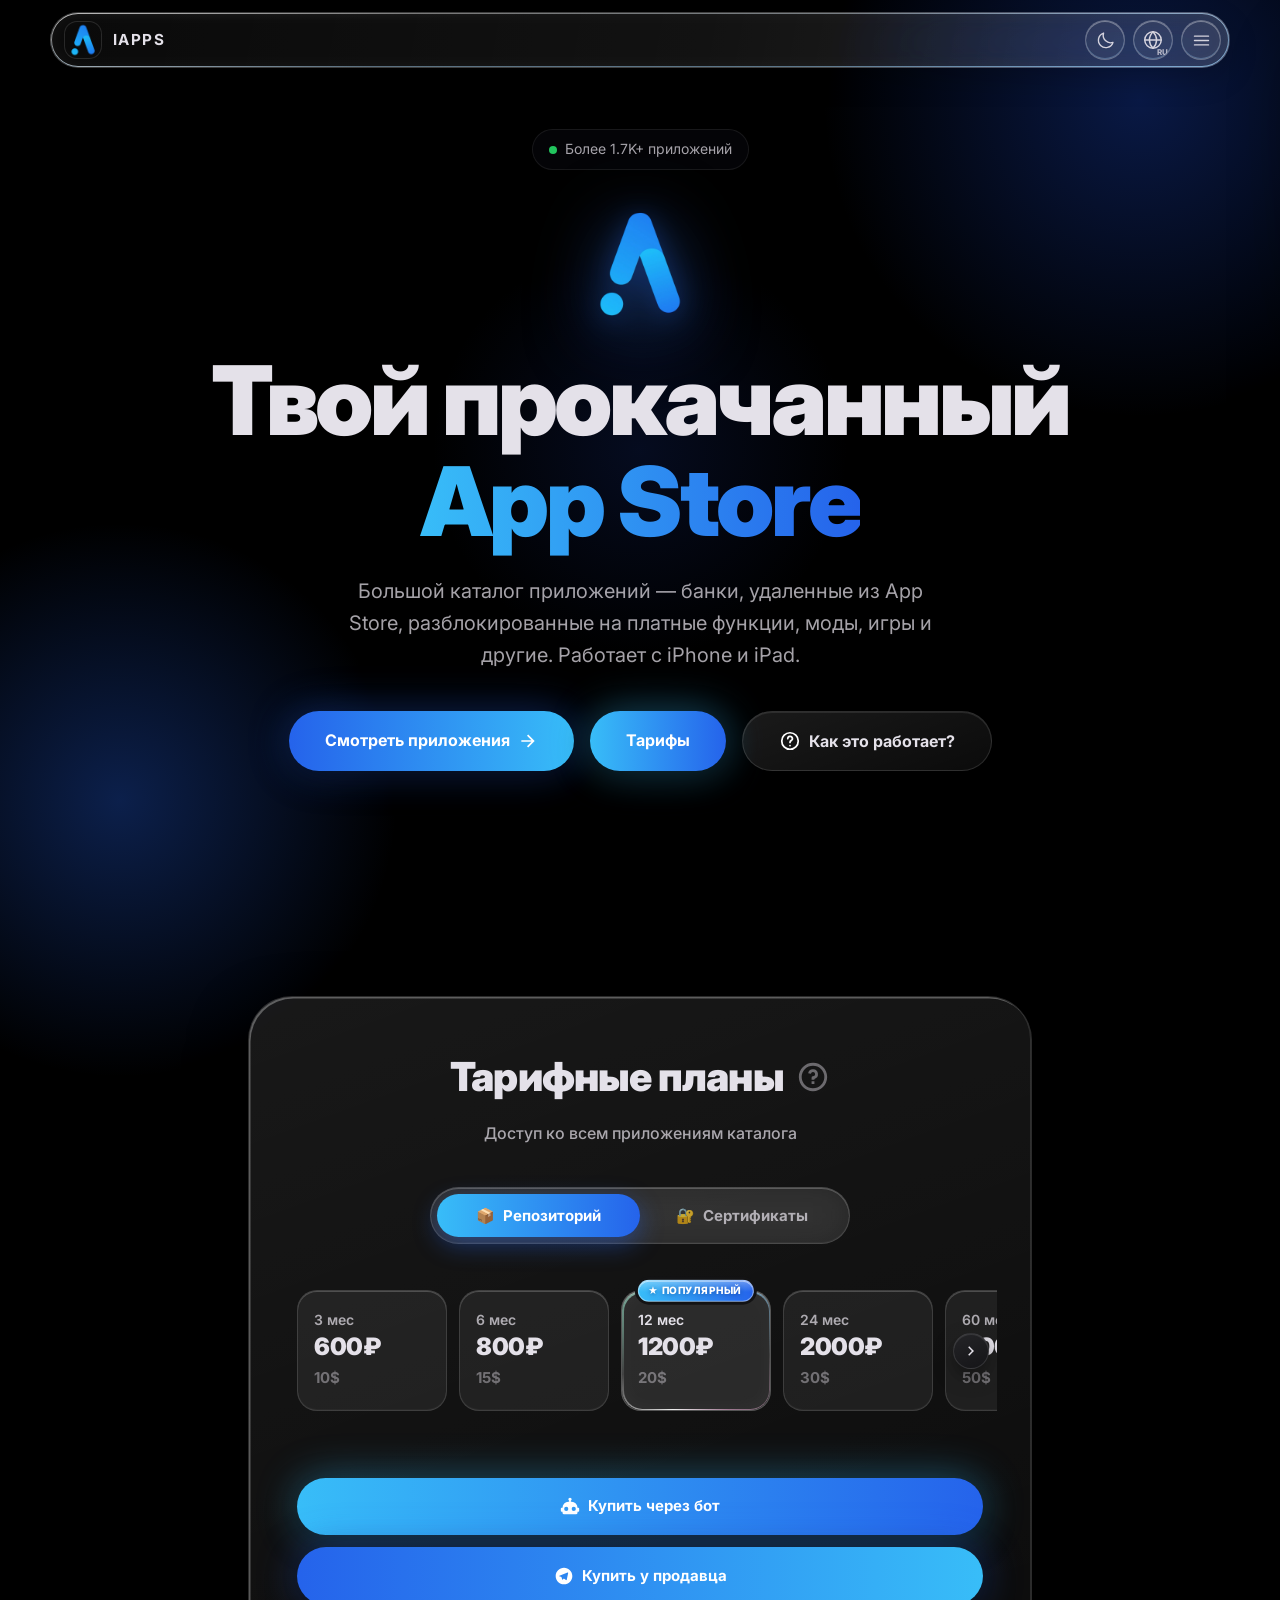
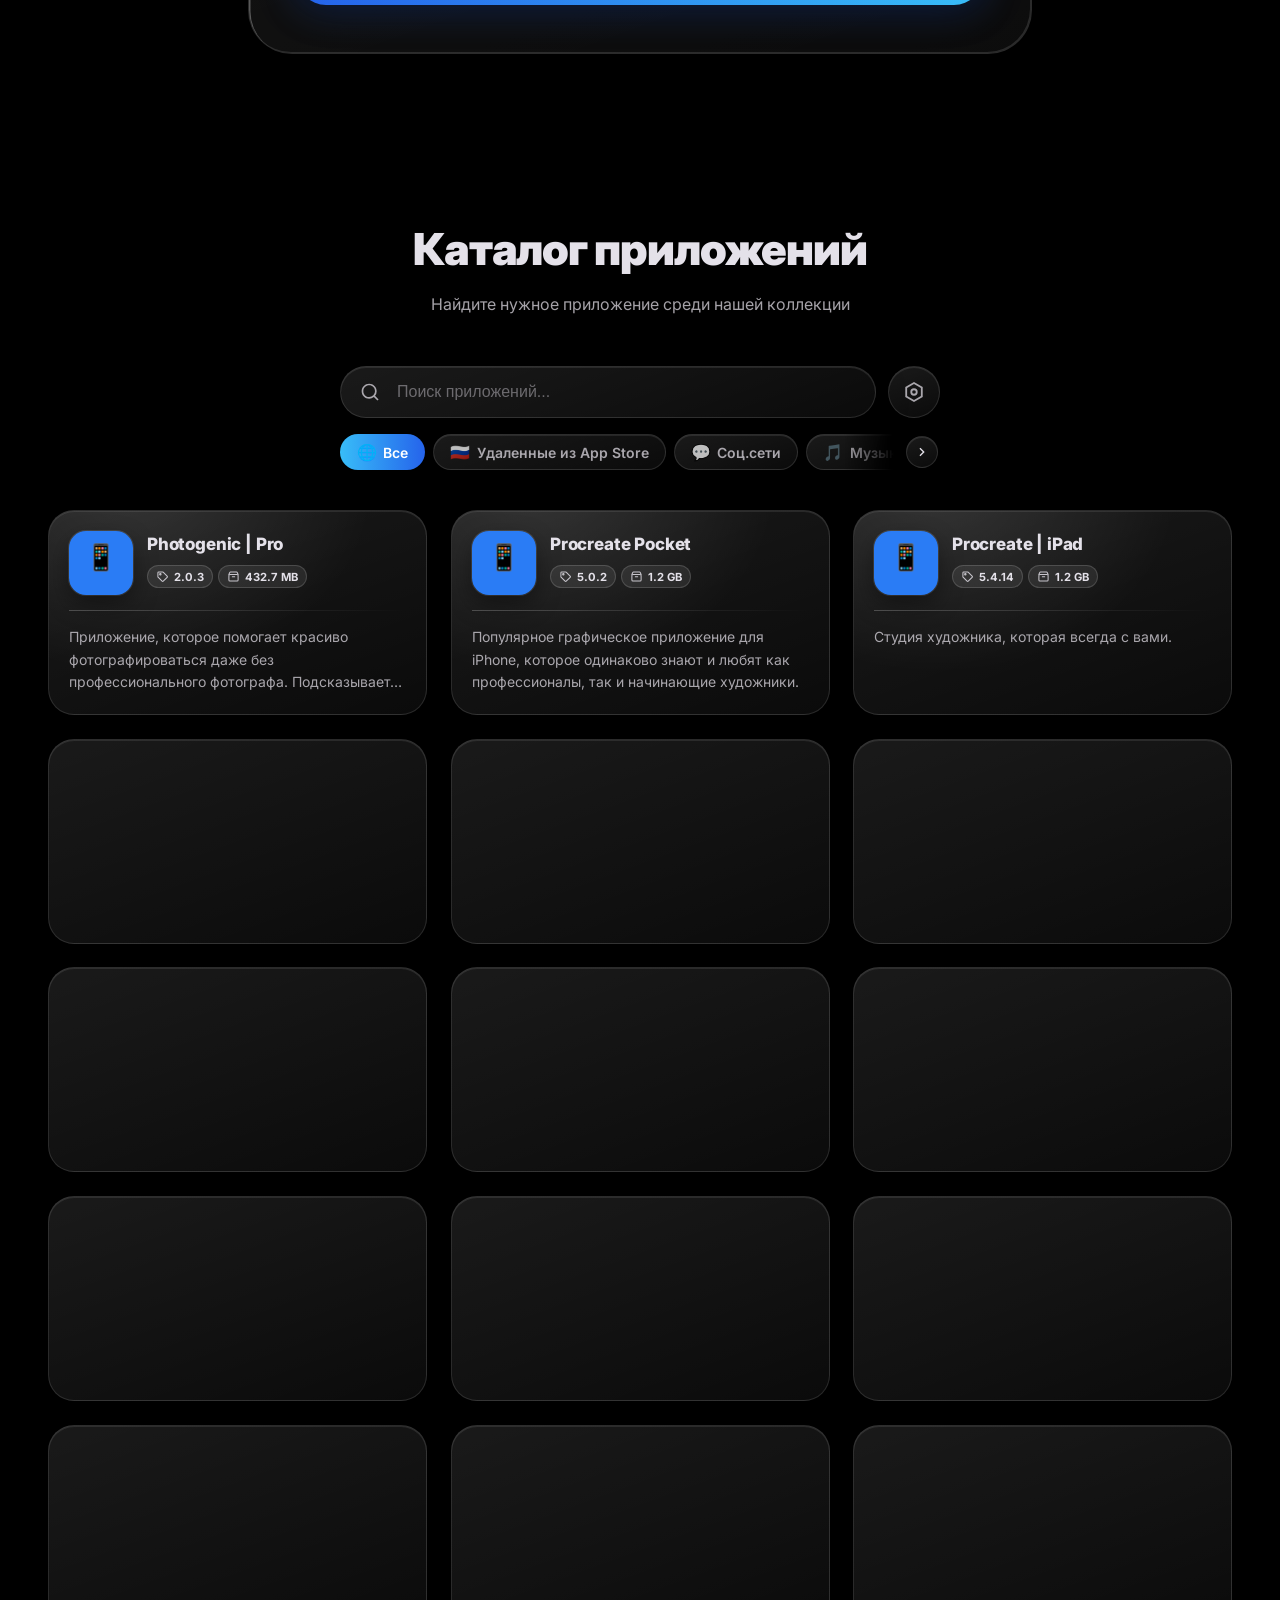
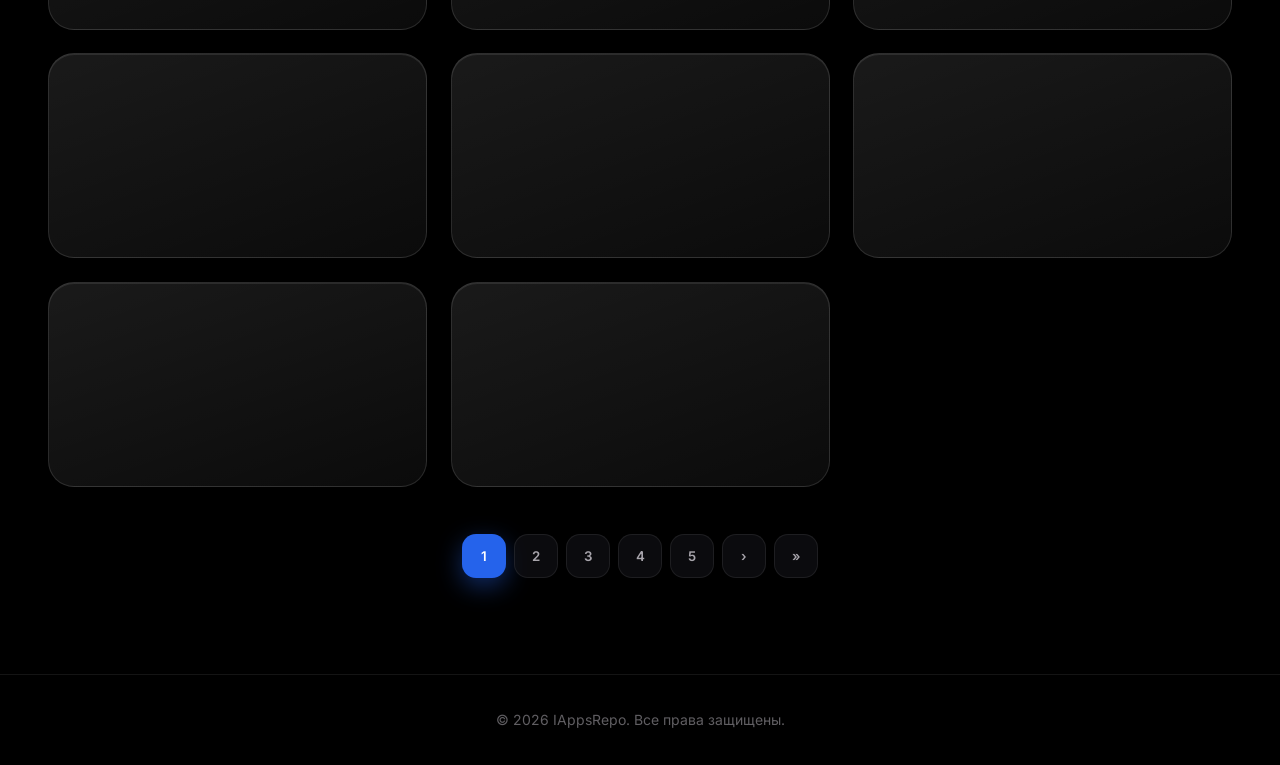
==== commit 82828353: "6" ====
--- a/index.html
+++ b/index.html
@@ -8,7 +8,7 @@
     <title data-i18n="page.title">iApps - Сертификат разработчика Apple и приложения для iPhone</title>
     <link rel="icon" type="image/png" href="Images/Profile.PNG">
     <link rel="apple-touch-icon" href="Images/Profile.PNG">
-    <link rel="stylesheet" href="Styles/Style.css?v=65">
+    <link rel="stylesheet" href="Styles/Style.css?v=69">
     <link rel="preconnect" href="https://fonts.googleapis.com">
     <link rel="preconnect" href="https://fonts.gstatic.com" crossorigin>
     <link rel="preload" as="style" href="https://fonts.googleapis.com/css2?family=Inter:wght@300;400;500;600;700;800&display=swap" onload="this.onload=null;this.rel='stylesheet'">
@@ -800,6 +800,103 @@
         .mobile-menu .mobile-menu__link:hover .mm-sub { color: var(--text-secondary); }
         .mobile-menu .mobile-menu__link:hover .mobile-menu__link-arrow { fill: var(--text-primary); }
     </style>
+    <style id="menu-glass">
+        /* ===== боковая панель: чистое прозрачное стекло, как на образце (без цветной заливки) =====
+           лёгкое матирование, яркая кромка сверху, цветная «дисперсия» по бокам, свет у краёв */
+        .mm-grabber { display: none !important; }
+        .mobile-menu { border-radius: 44px; border: 1px solid rgba(255, 255, 255, 0.26); background: rgba(255, 255, 255, 0.075);
+            box-shadow: inset 0 1.5px 0 rgba(255, 255, 255, 0.7), inset 0 -1px 0 rgba(255, 255, 255, 0.22),
+                inset 1.5px 0 0 rgba(255, 170, 90, 0.16), inset 3px 0 0 rgba(90, 150, 255, 0.1), inset -1.5px 0 0 rgba(90, 150, 255, 0.18), inset -3px 0 0 rgba(255, 170, 90, 0.1),
+                inset 0 0 30px rgba(255, 255, 255, 0.12), 0 24px 60px rgba(0, 0, 0, 0.35);
+            -webkit-backdrop-filter: none; backdrop-filter: none;
+            transition: transform 0.65s var(--ios), -webkit-backdrop-filter 0.4s ease, backdrop-filter 0.4s ease; }
+        /* матирование включается, когда панель доехала: пока она едет, размытие под ней дорого */
+        .mobile-menu.is-glass { -webkit-backdrop-filter: blur(12px) saturate(1.2) brightness(1.1); backdrop-filter: blur(12px) saturate(1.2) brightness(1.1); }
+        .mobile-menu::before { height: 300px; background: radial-gradient(120% 62% at 18% -8%, rgba(255, 255, 255, 0.3), transparent 56%); }
+        [data-theme="light"] .mobile-menu { background: rgba(255, 255, 255, 0.3); border-color: rgba(255, 255, 255, 0.8);
+            box-shadow: inset 0 1.5px 0 #ffffff, inset 0 -1px 0 rgba(255, 255, 255, 0.5),
+                inset 1.5px 0 0 rgba(255, 170, 90, 0.2), inset 3px 0 0 rgba(90, 150, 255, 0.12), inset -1.5px 0 0 rgba(90, 150, 255, 0.2), inset -3px 0 0 rgba(255, 170, 90, 0.12),
+                inset 0 0 30px rgba(255, 255, 255, 0.35), 0 24px 60px rgba(20, 70, 160, 0.2); }
+        [data-theme="light"] .mobile-menu.is-glass { -webkit-backdrop-filter: blur(14px) saturate(1.1) brightness(1.04); backdrop-filter: blur(14px) saturate(1.1) brightness(1.04); }
+        [data-theme="light"] .mobile-menu::before { background: radial-gradient(120% 62% at 18% -8%, rgba(255, 255, 255, 0.85), transparent 56%); }
+        .mobile-menu .mm-title, .mobile-menu .mobile-menu__name { text-shadow: 0 1px 8px rgba(0, 0, 0, 0.22); }
+        [data-theme="light"] .mobile-menu .mm-title, [data-theme="light"] .mobile-menu .mobile-menu__name { text-shadow: none; }
+        /* три ссылки всегда сверху, переключатели и главная кнопка внизу (и на телефоне тоже) */
+        .mobile-menu .mobile-menu__nav { margin-top: 0; }
+        .mobile-menu .mm-controls { margin-top: auto; }
+        @media (hover: none) {
+            .mobile-menu { -webkit-backdrop-filter: none; backdrop-filter: none; background: rgba(255, 255, 255, 0.075);
+                box-shadow: inset 0 1.5px 0 rgba(255, 255, 255, 0.7), inset 0 -1px 0 rgba(255, 255, 255, 0.22), inset 1.5px 0 0 rgba(255, 170, 90, 0.16), inset 3px 0 0 rgba(90, 150, 255, 0.1), inset -1.5px 0 0 rgba(90, 150, 255, 0.18), inset -3px 0 0 rgba(255, 170, 90, 0.1), inset 0 0 30px rgba(255, 255, 255, 0.12), 0 14px 36px rgba(0, 0, 0, 0.32); }
+            [data-theme="light"] .mobile-menu { background: rgba(255, 255, 255, 0.3); box-shadow: inset 0 1.5px 0 #ffffff, inset 0 -1px 0 rgba(255, 255, 255, 0.5), inset 1.5px 0 0 rgba(255, 170, 90, 0.2), inset 3px 0 0 rgba(90, 150, 255, 0.12), inset -1.5px 0 0 rgba(90, 150, 255, 0.2), inset -3px 0 0 rgba(255, 170, 90, 0.12), inset 0 0 30px rgba(255, 255, 255, 0.35), 0 14px 36px rgba(20, 70, 160, 0.18); }
+            .mobile-menu.is-glass { -webkit-backdrop-filter: blur(12px) saturate(1.2) brightness(1.1); backdrop-filter: blur(12px) saturate(1.2) brightness(1.1); }
+            [data-theme="light"] .mobile-menu.is-glass { -webkit-backdrop-filter: blur(14px) saturate(1.1) brightness(1.04); backdrop-filter: blur(14px) saturate(1.1) brightness(1.04); }
+            .mobile-menu .mobile-menu__nav { margin-top: 0; }
+            .mobile-menu .mm-controls { margin-top: auto; }
+        }
+        /* выбор (тема, язык): стеклянная плашка вместо цветного градиента */
+        .mm-control__label { color: var(--text-secondary); }
+        .mm-glass { background: rgba(255, 255, 255, 0.2); box-shadow: inset 0 0 0 1px rgba(255, 255, 255, 0.4), inset 0 1.5px 0 rgba(255, 255, 255, 0.75), inset 0 0 14px rgba(255, 255, 255, 0.14); }
+        .mm-glass__copy .mm-seg__btn { color: #ffffff; text-shadow: 0 1px 6px rgba(0, 0, 0, 0.25); }
+        [data-theme="light"] .mm-glass { background: rgba(255, 255, 255, 0.88); box-shadow: inset 0 0 0 1px rgba(var(--accent-rgb), 0.18), inset 0 1px 0 #fff, 0 3px 10px rgba(20, 70, 160, 0.12); }
+        [data-theme="light"] .mm-glass__copy .mm-seg__btn { color: var(--text-primary); text-shadow: none; }
+        /* «Получить доступ»: просто стекло с яркой кромкой, без цветного отсвета */
+        .mobile-menu .mm-cta, .mobile-menu .mm-cta:hover { background: rgba(255, 255, 255, 0.1) !important; border-color: rgba(255, 255, 255, 0.3) !important; box-shadow: inset 0 1.5px 0 rgba(255, 255, 255, 0.55), inset 0 0 18px rgba(255, 255, 255, 0.08) !important; }
+        .mobile-menu .mm-cta::before { display: none !important; }
+        @media (hover: hover) { .mobile-menu .mm-cta:hover { background: rgba(255, 255, 255, 0.17) !important; } }
+        [data-theme="light"] .mobile-menu .mm-cta, [data-theme="light"] .mobile-menu .mm-cta:hover { background: rgba(255, 255, 255, 0.55) !important; border-color: rgba(var(--accent-rgb), 0.16) !important; box-shadow: inset 0 1.5px 0 #ffffff, inset 0 0 18px rgba(255, 255, 255, 0.4) !important; }
+        @media (hover: hover) { [data-theme="light"] .mobile-menu .mm-cta:hover { background: rgba(255, 255, 255, 0.8) !important; } }
+    </style>
+    <style id="header-glass">
+        /* ===== шапка: стекло как на образце (прозрачное, светлеет к правому краю, тонкая светлая кромка, тонкие контурные значки) ===== */
+        .header__container {
+            background: linear-gradient(100deg, rgba(255, 255, 255, 0.04) 0%, rgba(255, 255, 255, 0.07) 55%, rgba(255, 255, 255, 0.15) 100%);
+            border: 1px solid rgba(255, 255, 255, 0.2);
+            box-shadow: inset 0 1px 0 rgba(255, 255, 255, 0.38), inset 0 -1px 0 rgba(160, 215, 255, 0.42), inset -1px 0 0 rgba(160, 215, 255, 0.2), inset 0 0 20px rgba(255, 255, 255, 0.05), 0 10px 30px rgba(0, 0, 0, 0.2);
+            -webkit-backdrop-filter: blur(12px) saturate(1.25) brightness(1.08); backdrop-filter: blur(12px) saturate(1.25) brightness(1.08); }
+        .header.is-scrolled .header__container { background: linear-gradient(100deg, rgba(255, 255, 255, 0.07) 0%, rgba(255, 255, 255, 0.1) 55%, rgba(255, 255, 255, 0.18) 100%); }
+        .header__container::before { background: radial-gradient(120% 170% at 12% -80%, rgba(255, 255, 255, 0.16), transparent 56%); }
+        .header__container::after { background: linear-gradient(135deg, rgba(255, 255, 255, 0.55) 0%, rgba(255, 255, 255, 0.07) 30%, rgba(160, 215, 255, 0.12) 65%, rgba(160, 215, 255, 0.5) 100%); }
+        [data-theme="light"] .header__container { background: linear-gradient(100deg, rgba(255, 255, 255, 0.36) 0%, rgba(255, 255, 255, 0.5) 55%, rgba(255, 255, 255, 0.66) 100%); border-color: rgba(255, 255, 255, 0.85);
+            box-shadow: inset 0 1px 0 #ffffff, inset 0 -1px 0 rgba(var(--accent-rgb), 0.22), inset -1px 0 0 rgba(var(--accent-rgb), 0.1), inset 0 0 20px rgba(255, 255, 255, 0.4), 0 10px 30px rgba(20, 70, 160, 0.12); }
+        [data-theme="light"] .header.is-scrolled .header__container { background: linear-gradient(100deg, rgba(255, 255, 255, 0.5) 0%, rgba(255, 255, 255, 0.62) 55%, rgba(255, 255, 255, 0.76) 100%); }
+        [data-theme="light"] .header__container::before { background: radial-gradient(120% 170% at 12% -80%, rgba(255, 255, 255, 0.9), transparent 56%); }
+        [data-theme="light"] .header__container::after { background: linear-gradient(135deg, #ffffff 0%, rgba(255, 255, 255, 0) 30%, rgba(var(--accent-rgb), 0.04) 65%, rgba(var(--accent-rgb), 0.3) 100%); }
+        /* кнопки: круглые стеклянные, тонкая кромка со светлым низом */
+        .header .theme-toggle, .header .header__avatar--menu { background: rgba(255, 255, 255, 0.05); border: 1px solid rgba(255, 255, 255, 0.26); box-shadow: inset 0 1px 0 rgba(255, 255, 255, 0.35), inset 0 -1px 0 rgba(160, 215, 255, 0.3); }
+        @media (hover: hover) { .header .theme-toggle:hover, .header .header__avatar--menu:hover { background: rgba(255, 255, 255, 0.12); border-color: rgba(255, 255, 255, 0.4); } }
+        [data-theme="light"] .header .theme-toggle, [data-theme="light"] .header .header__avatar--menu { background: rgba(255, 255, 255, 0.55); border-color: rgba(var(--accent-rgb), 0.18); box-shadow: inset 0 1px 0 #fff, inset 0 -1px 0 rgba(var(--accent-rgb), 0.14); }
+        @media (hover: hover) { [data-theme="light"] .header .theme-toggle:hover, [data-theme="light"] .header .header__avatar--menu:hover { background: #ffffff; border-color: rgba(var(--accent-rgb), 0.3); } }
+        /* тонкие контурные значки (рисуются маской, поэтому не конфликтуют с переключением значков в скрипте) */
+        .header .header__avatar--menu { position: relative; }
+        .header .theme-toggle > svg, .header .header__avatar--menu > svg { display: none; }
+        .header .theme-toggle::before, .header .header__avatar--menu::before { content: ''; position: absolute; inset: 0; margin: auto; width: 21px; height: 21px; background: var(--text-primary); opacity: 0.92; pointer-events: none; z-index: 1; border-radius: 0;
+            -webkit-mask: var(--ico) center / contain no-repeat; mask: var(--ico) center / contain no-repeat; transition: opacity 0.3s ease; }
+        .header .theme-toggle { --ico: url("data:image/svg+xml,%3Csvg xmlns='http://www.w3.org/2000/svg' viewBox='0 0 24 24' fill='none' stroke='%23000' stroke-width='1.6' stroke-linecap='round' stroke-linejoin='round'%3E%3Cpath d='M20.5 14.2A8.5 8.5 0 0 1 9.8 3.5a8.5 8.5 0 1 0 10.7 10.7z'/%3E%3C/svg%3E"); }
+        [data-theme="light"] .header .theme-toggle { --ico: url("data:image/svg+xml,%3Csvg xmlns='http://www.w3.org/2000/svg' viewBox='0 0 24 24' fill='none' stroke='%23000' stroke-width='1.6' stroke-linecap='round' stroke-linejoin='round'%3E%3Ccircle cx='12' cy='12' r='4'/%3E%3Cpath d='M12 2.8v2.4M12 18.8v2.4M2.8 12h2.4M18.8 12h2.4M5.5 5.5l1.7 1.7M16.8 16.8l1.7 1.7M5.5 18.5l1.7-1.7M16.8 7.2l1.7-1.7'/%3E%3C/svg%3E"); }
+        .header .theme-toggle.lang-toggle { --ico: url("data:image/svg+xml,%3Csvg xmlns='http://www.w3.org/2000/svg' viewBox='0 0 24 24' fill='none' stroke='%23000' stroke-width='1.6' stroke-linecap='round' stroke-linejoin='round'%3E%3Ccircle cx='12' cy='12' r='9'/%3E%3Cpath d='M3 12h18M12 3c2.6 2.7 3.9 5.7 3.9 9S14.6 18.3 12 21c-2.6-2.7-3.9-5.7-3.9-9S9.4 5.7 12 3z'/%3E%3C/svg%3E"); }
+        [data-theme="light"] .header .theme-toggle.lang-toggle { --ico: url("data:image/svg+xml,%3Csvg xmlns='http://www.w3.org/2000/svg' viewBox='0 0 24 24' fill='none' stroke='%23000' stroke-width='1.6' stroke-linecap='round' stroke-linejoin='round'%3E%3Ccircle cx='12' cy='12' r='9'/%3E%3Cpath d='M3 12h18M12 3c2.6 2.7 3.9 5.7 3.9 9S14.6 18.3 12 21c-2.6-2.7-3.9-5.7-3.9-9S9.4 5.7 12 3z'/%3E%3C/svg%3E"); }
+        .header .header__avatar--menu { --ico: url("data:image/svg+xml,%3Csvg xmlns='http://www.w3.org/2000/svg' viewBox='0 0 24 24' fill='none' stroke='%23000' stroke-width='1.6' stroke-linecap='round' stroke-linejoin='round'%3E%3Cpath d='M4 7h16M4 12h16M4 17h16'/%3E%3C/svg%3E"); }
+        .header .theme-toggle.lang-toggle::before { width: 22px; height: 22px; }
+        @media (hover: hover) { .header .theme-toggle:hover::before, .header .header__avatar--menu:hover::before { opacity: 1; } }
+
+        /* ===== боковое меню, светлая тема: плитки значков «врезаны» внутрь ===== */
+        [data-theme="light"] .mobile-menu .mobile-menu__link .mobile-menu__link-icon, [data-theme="light"] .mobile-menu .mobile-menu__link:hover .mobile-menu__link-icon {
+            background: rgba(var(--accent-rgb), 0.07) !important; border: 0 !important;
+            box-shadow: inset 0 2px 5px rgba(20, 70, 160, 0.22), inset 1px 0 2px rgba(20, 70, 160, 0.08), inset 0 -1px 0 rgba(255, 255, 255, 0.95) !important; }
+        [data-theme="light"] .mobile-menu .mobile-menu__link:hover .mobile-menu__link-icon { background: rgba(var(--accent-rgb), 0.11) !important; }
+
+        /* ===== стеклянные переключатели: нажатие, перетаскивание, «живое» стекло ===== */
+        .mm-seg { cursor: grab; touch-action: pan-y; box-shadow: inset 0 0 0 1px rgba(255, 255, 255, 0.1), inset 0 2px 5px rgba(0, 0, 0, 0.28), inset 0 -1px 0 rgba(255, 255, 255, 0.08); }
+        [data-theme="light"] .mm-seg { box-shadow: inset 0 0 0 1px rgba(var(--accent-rgb), 0.14), inset 0 2px 5px rgba(20, 70, 160, 0.16), inset 0 -1px 0 #fff; }
+        .mm-seg.is-pressed { cursor: grabbing; }
+        .mm-glass { background: linear-gradient(180deg, rgba(255, 255, 255, 0.3), rgba(255, 255, 255, 0.12)); transition: background 0.35s ease, box-shadow 0.35s ease; }
+        .mm-seg.is-moving .mm-glass, .mm-seg.is-pressed .mm-glass { background: linear-gradient(180deg, rgba(255, 255, 255, 0.4), rgba(255, 255, 255, 0.2));
+            box-shadow: inset 0 0 0 1px rgba(255, 255, 255, 0.55), inset 0 1.5px 0 rgba(255, 255, 255, 0.85), inset 0 0 16px rgba(255, 255, 255, 0.22), 0 0 14px rgba(255, 255, 255, 0.16); }
+        [data-theme="light"] .mm-glass { background: linear-gradient(180deg, #ffffff, rgba(255, 255, 255, 0.82)); }
+        [data-theme="light"] .mm-seg.is-moving .mm-glass, [data-theme="light"] .mm-seg.is-pressed .mm-glass { background: #ffffff; box-shadow: inset 0 0 0 1px rgba(var(--accent-rgb), 0.24), inset 0 1px 0 #fff, 0 4px 14px rgba(20, 70, 160, 0.2); }
+        .mm-seg__btn { transition: transform 0.4s var(--ios); }
+        .mm-seg.is-pressed .mm-seg__btn { transform: scale(0.97); }
+    </style>
     <style id="perf-fixes">
         /* ===== скорость и стабильность ===== */
         /* размытие фона на десятках повторяющихся элементов (каждая карточка списка, каждая категория, кнопки) тормозило прокрутку и открытие окон: оставлено только у шапки и боковой панели */
@@ -980,7 +1077,6 @@
     </header>
 
     <div class="mobile-menu" id="mobileMenu" role="dialog" aria-modal="true" aria-label="Меню" data-i18n-attr="aria-label:menu.title" tabindex="-1">
-        <span class="mm-grabber" aria-hidden="true"></span>
         <div class="mobile-menu__header mm-item" style="--i:0">
             <img class="mobile-menu__avatar" src="Images/Profile.PNG" alt="iApps">
             <div class="mobile-menu__info">
@@ -1947,8 +2043,8 @@
     if (btn) btn.addEventListener('click', () => window.i18n.toggle());
 })();
 </script>
-    <script src="Scripts/Script.js?v=65"></script>
-    <script src="Scripts/Repository.js?v=65"></script>
+    <script src="Scripts/Script.js?v=69"></script>
+    <script src="Scripts/Repository.js?v=69"></script>
     <script>
 (function () {
 
@@ -2827,7 +2923,7 @@
     const rows = [...nav.querySelectorAll('.mobile-menu__link')];
     const overlay = document.getElementById('overlay'), closeBtn = document.getElementById('closeMenu'), avatarBtn = document.getElementById('avatarBtn');
     const root = document.documentElement;
-    const LEAD = '0.4s cubic-bezier(0.3, 1.25, 0.5, 1)', TRAIL = '0.62s cubic-bezier(0.32, 0.72, 0, 1)';
+    const LEAD = '0.5s cubic-bezier(0.28, 1.5, 0.45, 1)', TRAIL = '0.82s cubic-bezier(0.32, 0.72, 0, 1)';
 
     /* ---------- «линза» скользит к строке, тянется как капля ---------- */
     let lensTop = null;
@@ -2865,25 +2961,57 @@
     const tr = (k, d) => (window.i18n && window.i18n.t ? (window.i18n.t(k) || d) : d);
     function makeSeg(el, defs, getIdx, pick) {
         el.innerHTML = '';
+        let dragEnd = 0;
         defs.forEach((d, i) => {
             const b = document.createElement('button'); b.type = 'button'; b.className = 'mm-seg__btn'; b.setAttribute('role', 'radio'); b.setAttribute('aria-label', d.label); b.innerHTML = d.html;
-            b.addEventListener('click', () => { if (i !== getIdx()) pick(i); });
+            b.addEventListener('click', () => { if (performance.now() - dragEnd < 300) return; if (i !== getIdx()) pick(i); });
             el.appendChild(b);
         });
         const g = document.createElement('span'); g.className = 'mm-glass'; g.setAttribute('aria-hidden', 'true');
         const cp = document.createElement('span'); cp.className = 'mm-glass__copy';
         defs.forEach((d) => { const s = document.createElement('span'); s.className = 'mm-seg__btn'; s.innerHTML = d.html; cp.appendChild(s); });
         g.appendChild(cp); el.appendChild(g);
+        let movingT = 0;
         const place = (animate) => {
             const btns = el.querySelectorAll('button'), idx = getIdx(), btn = btns[idx]; if (!btn) return;
             const L = btn.offsetLeft, R = Math.max(0, el.clientWidth - (btn.offsetLeft + btn.offsetWidth));
             cp.style.width = el.clientWidth + 'px';
             btns.forEach((x, k) => x.setAttribute('aria-checked', String(k === idx)));
             if (!animate || g._L === undefined) { g.style.transition = 'none'; cp.style.transition = 'none'; }
-            else { const right = L > g._L; g.style.transition = right ? 'left ' + TRAIL + ', right ' + LEAD : 'left ' + LEAD + ', right ' + TRAIL; cp.style.transition = 'left ' + (right ? TRAIL : LEAD); }
+            else {
+                const right = L > g._L; g.style.transition = right ? 'left ' + TRAIL + ', right ' + LEAD : 'left ' + LEAD + ', right ' + TRAIL; cp.style.transition = 'left ' + (right ? TRAIL : LEAD);
+                el.classList.add('is-moving'); clearTimeout(movingT); movingT = setTimeout(() => el.classList.remove('is-moving'), 900);   // пока стекло в движении, оно чуть ярче
+            }
             g.style.left = L + 'px'; g.style.right = R + 'px'; cp.style.left = (-L) + 'px'; g._L = L;
             if (!animate) { void g.offsetWidth; g.style.transition = ''; cp.style.transition = ''; }
         };
+        /* стекло можно «взять» и перетащить: оно следует за пальцем, а при отпускании оседает на ближайшем варианте */
+        let drag = null;
+        const nearest = (cx) => { const btns = [...el.querySelectorAll('button')]; let best = 0, bd = 1e9; btns.forEach((x, k) => { const d = Math.abs(cx - (x.offsetLeft + x.offsetWidth / 2)); if (d < bd) { bd = d; best = k; } }); return best; };
+        el.addEventListener('pointerdown', (e) => {
+            if (e.pointerType === 'mouse' && e.button !== 0) return;
+            drag = { id: e.pointerId, x: e.clientX, moved: false, cx: 0 };
+            el.classList.add('is-pressed');
+        }, { passive: true });
+        el.addEventListener('pointermove', (e) => {
+            if (!drag || e.pointerId !== drag.id) return;
+            if (!drag.moved) { if (Math.abs(e.clientX - drag.x) < 5) return; drag.moved = true; try { el.setPointerCapture(e.pointerId); } catch (er) {} }
+            const r = el.getBoundingClientRect(), bw = el.querySelector('button').offsetWidth;
+            const cx = Math.min(Math.max(e.clientX - r.left, 3 + bw / 2), el.clientWidth - 3 - bw / 2);
+            drag.cx = cx;
+            const L = cx - bw / 2, R = el.clientWidth - (cx + bw / 2);
+            g.style.transition = 'left 0.1s linear, right 0.1s linear'; cp.style.transition = 'left 0.1s linear';
+            g.style.left = L + 'px'; g.style.right = R + 'px'; cp.style.left = (-L) + 'px'; g._L = L;
+        });
+        const release = (e) => {
+            if (!drag || e.pointerId !== drag.id) return;
+            const d = drag; drag = null; el.classList.remove('is-pressed');
+            if (!d.moved) return;
+            dragEnd = performance.now();
+            const idx = nearest(d.cx);
+            if (idx !== getIdx()) pick(idx); else place(true);
+        };
+        el.addEventListener('pointerup', release); el.addEventListener('pointercancel', release);
         if (window.ResizeObserver) new ResizeObserver(() => place(false)).observe(el);
         return place;
     }
@@ -2901,9 +3029,14 @@
     if (document.fonts && document.fonts.ready) document.fonts.ready.then(() => { placeTheme(false); placeLang(false); });
 
     /* ---------- открытие и закрытие: фокус, Tab не уходит из меню ---------- */
+    let glassT = 0, wasActive = false;
     new MutationObserver(() => {
-        if (panel.classList.contains('active')) { placeTheme(false); placeLang(false); rest(false); requestAnimationFrame(() => panel.focus({ preventScroll: true })); }
-        else { lens.classList.remove('is-on'); lensTop = null; if (document.activeElement && panel.contains(document.activeElement) && avatarBtn) avatarBtn.focus({ preventScroll: true }); }
+        const on = panel.classList.contains('active');
+        if (on === wasActive) return;          // реагируем только на открытие и закрытие, а не на любые смены класса (например, is-glass)
+        wasActive = on;
+        clearTimeout(glassT);
+        if (on) { placeTheme(false); placeLang(false); rest(false); requestAnimationFrame(() => panel.focus({ preventScroll: true })); glassT = setTimeout(() => panel.classList.add('is-glass'), 700); }
+        else { panel.classList.remove('is-glass'); lens.classList.remove('is-on'); lensTop = null; if (document.activeElement && panel.contains(document.activeElement) && avatarBtn) avatarBtn.focus({ preventScroll: true }); }
     }).observe(panel, { attributes: true, attributeFilter: ['class'] });
     panel.addEventListener('keydown', (e) => {
         if (e.key !== 'Tab') return;
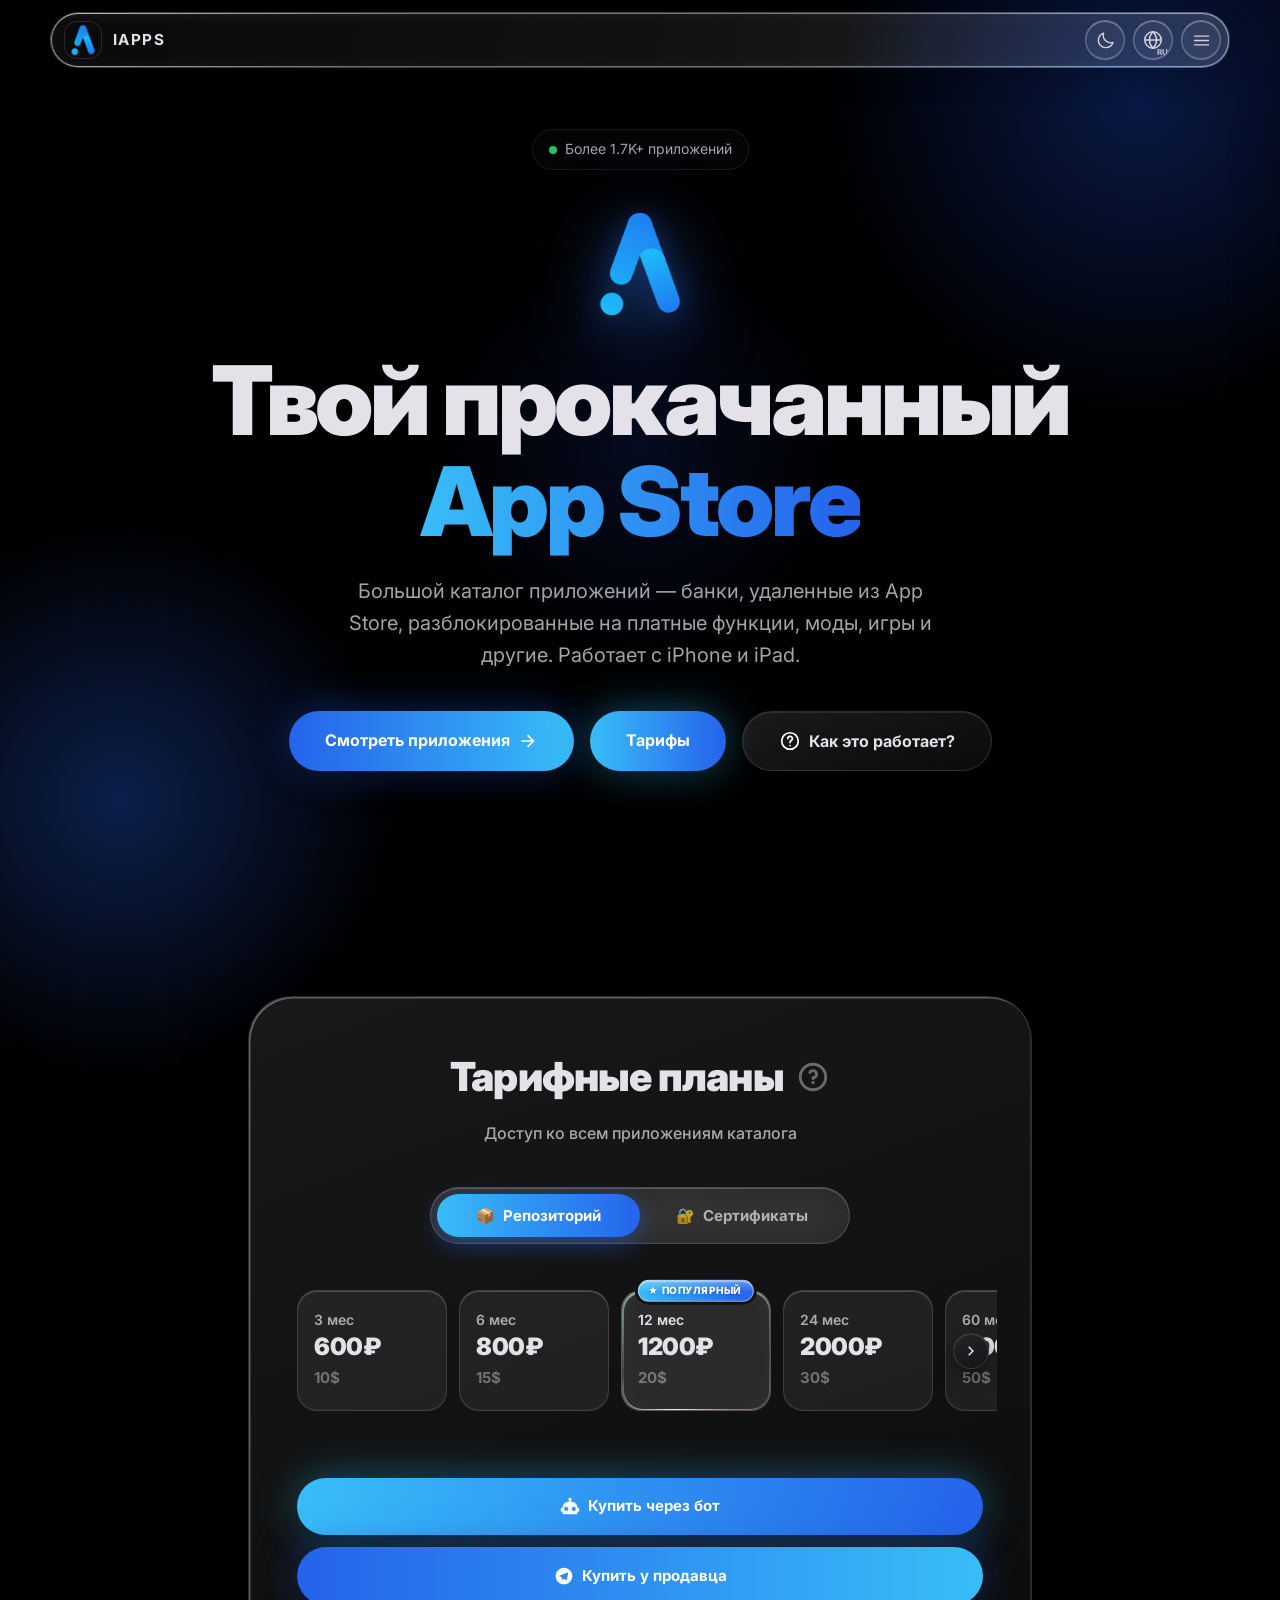
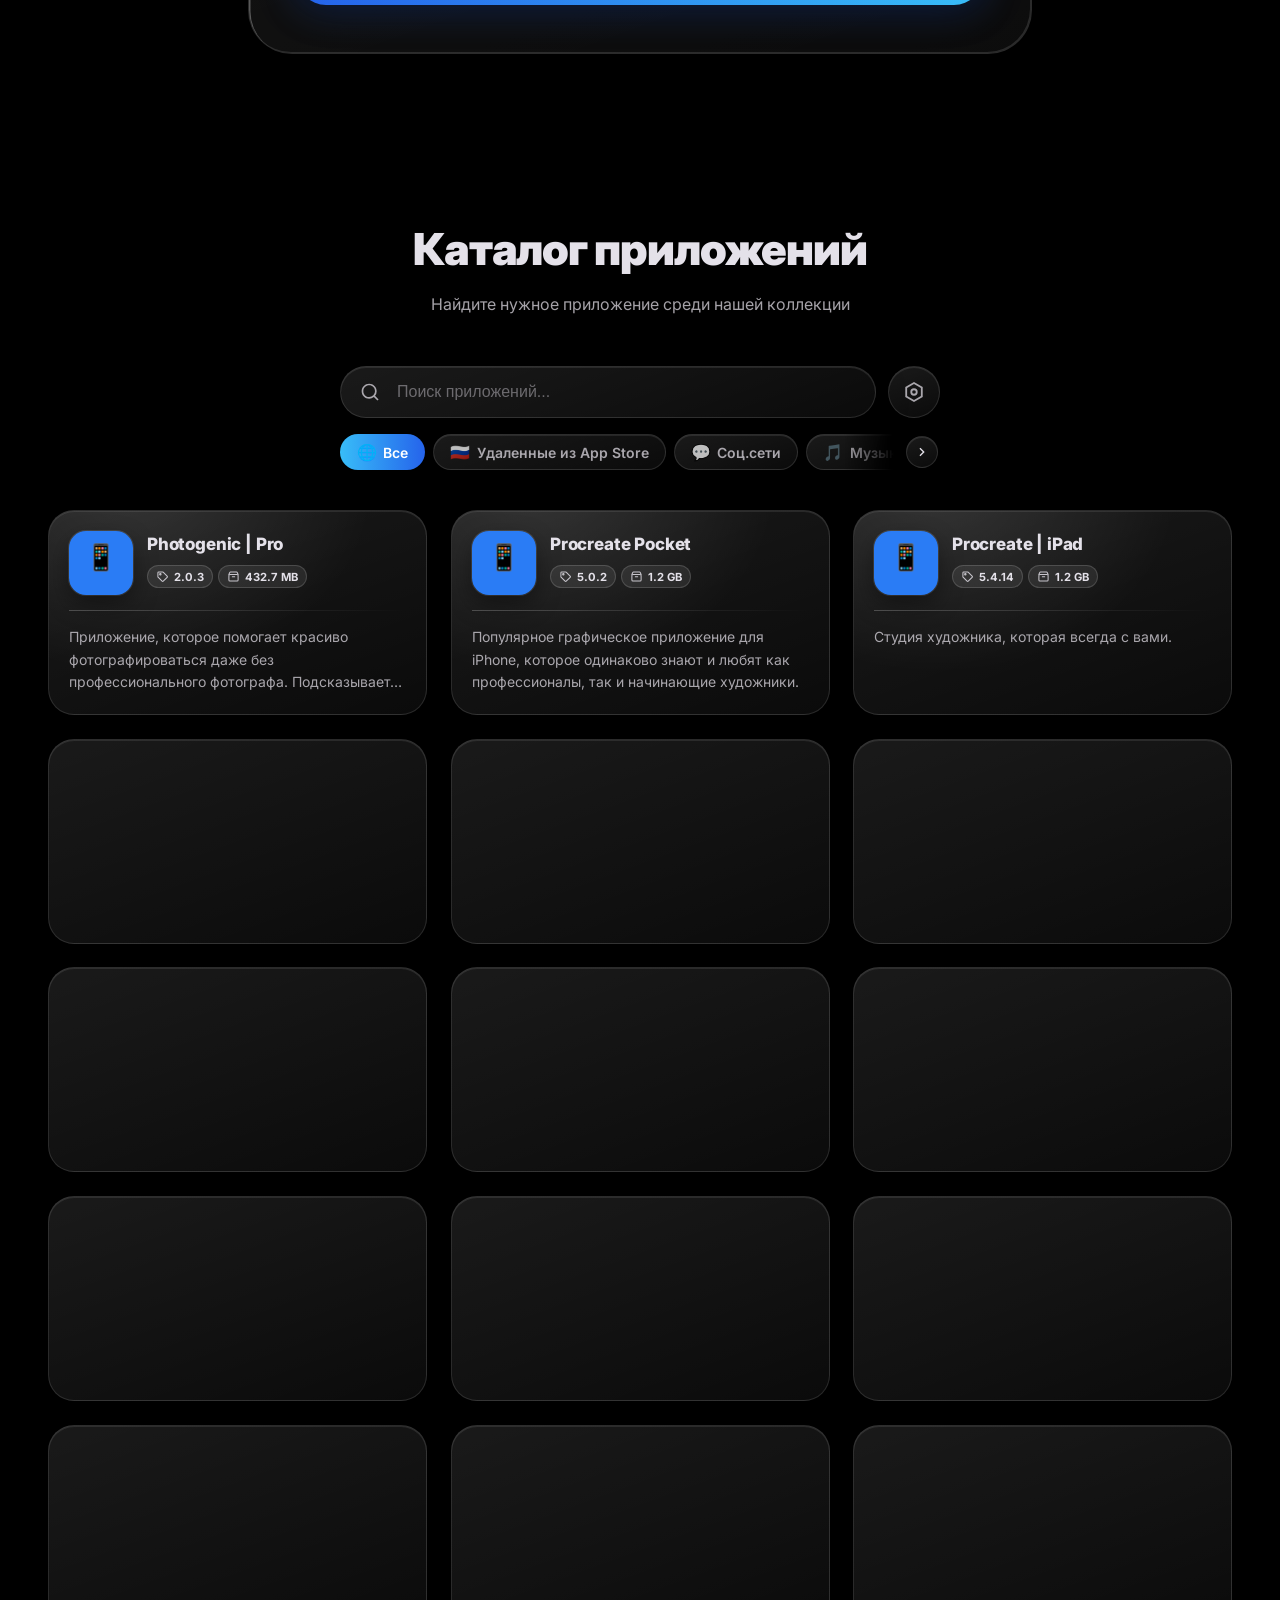
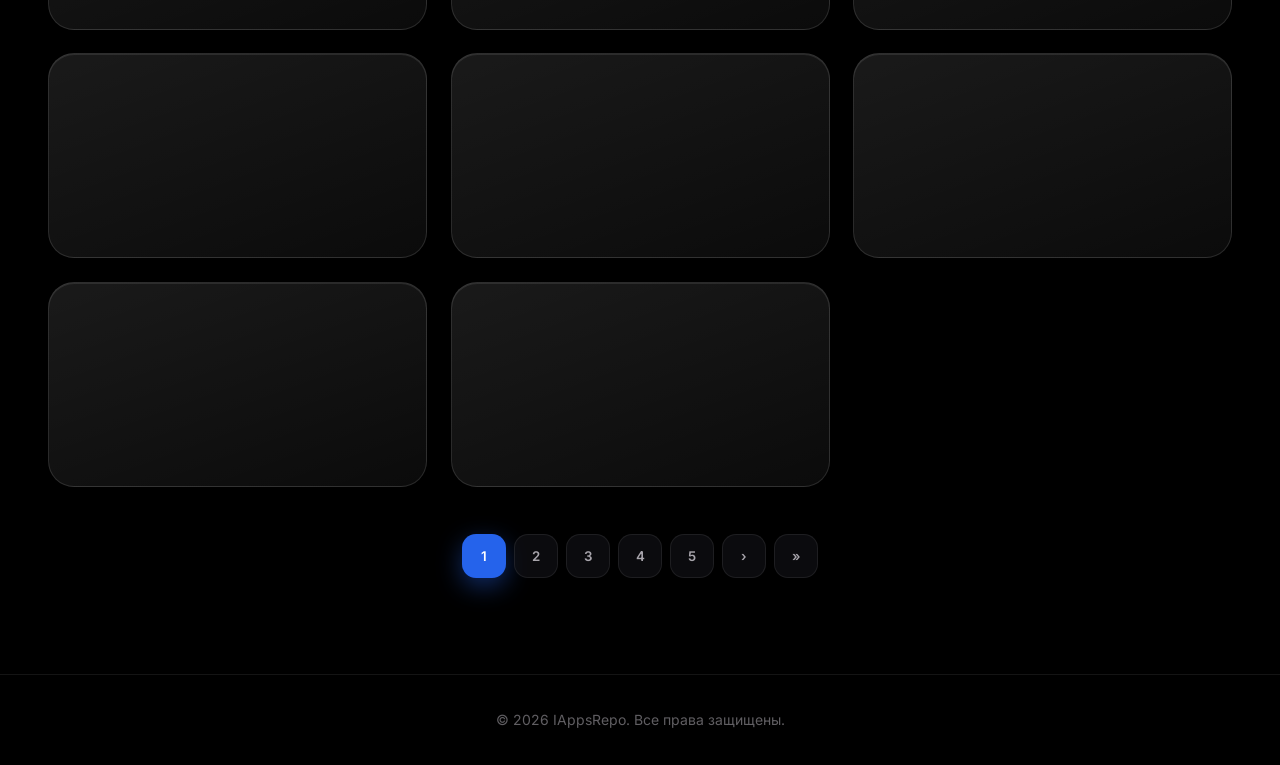
==== commit cb037936: "6" ====
--- a/index.html
+++ b/index.html
@@ -8,7 +8,7 @@
     <title data-i18n="page.title">iApps - Сертификат разработчика Apple и приложения для iPhone</title>
     <link rel="icon" type="image/png" href="Images/Profile.PNG">
     <link rel="apple-touch-icon" href="Images/Profile.PNG">
-    <link rel="stylesheet" href="Styles/Style.css?v=69">
+    <link rel="stylesheet" href="Styles/Style.css?v=70">
     <link rel="preconnect" href="https://fonts.googleapis.com">
     <link rel="preconnect" href="https://fonts.gstatic.com" crossorigin>
     <link rel="preload" as="style" href="https://fonts.googleapis.com/css2?family=Inter:wght@300;400;500;600;700;800&display=swap" onload="this.onload=null;this.rel='stylesheet'">
@@ -896,6 +896,24 @@
         [data-theme="light"] .mm-seg.is-moving .mm-glass, [data-theme="light"] .mm-seg.is-pressed .mm-glass { background: #ffffff; box-shadow: inset 0 0 0 1px rgba(var(--accent-rgb), 0.24), inset 0 1px 0 #fff, 0 4px 14px rgba(20, 70, 160, 0.2); }
         .mm-seg__btn { transition: transform 0.4s var(--ios); }
         .mm-seg.is-pressed .mm-seg__btn { transform: scale(0.97); }
+    </style>
+    <style id="menu-under">
+        /* ===== меню открывается под шапкой; стекло сразу готовое (без задержки), подписи читаются в светлой теме ===== */
+        .mobile-menu { top: calc(var(--hdr-h, 76px) + 10px); }
+        html.menu-open .header { z-index: 300; }
+        html.menu-open .header .header__avatar--menu { --ico: url("data:image/svg+xml,%3Csvg xmlns='http://www.w3.org/2000/svg' viewBox='0 0 24 24' fill='none' stroke='%23000' stroke-width='1.6' stroke-linecap='round' stroke-linejoin='round'%3E%3Cpath d='M6 6l12 12M18 6L6 18'/%3E%3C/svg%3E"); }
+        /* размытие не включается с опозданием: панель с первого кадра выглядит так же, как после остановки */
+        .mobile-menu, .mobile-menu.is-glass { -webkit-backdrop-filter: blur(12px) saturate(1.2) brightness(1.1); backdrop-filter: blur(12px) saturate(1.2) brightness(1.1); transition: transform 0.65s var(--ios); }
+        [data-theme="light"] .mobile-menu, [data-theme="light"] .mobile-menu.is-glass { -webkit-backdrop-filter: blur(14px) saturate(1.1) brightness(1.04); backdrop-filter: blur(14px) saturate(1.1) brightness(1.04); }
+        @media (hover: none) {
+            .mobile-menu, .mobile-menu.is-glass { -webkit-backdrop-filter: blur(12px) saturate(1.2) brightness(1.1); backdrop-filter: blur(12px) saturate(1.2) brightness(1.1); }
+            [data-theme="light"] .mobile-menu, [data-theme="light"] .mobile-menu.is-glass { -webkit-backdrop-filter: blur(14px) saturate(1.1) brightness(1.04); backdrop-filter: blur(14px) saturate(1.1) brightness(1.04); }
+        }
+        /* светлая тема: серые подписи под названиями стали темнее */
+        [data-theme="light"] .mobile-menu .mm-sub { color: rgba(10, 42, 85, 0.74); }
+        [data-theme="light"] .mobile-menu .mobile-menu__link .mobile-menu__link-arrow { fill: rgba(10, 42, 85, 0.5); opacity: 1; }
+        [data-theme="light"] .mobile-menu .mm-control__label { color: rgba(10, 42, 85, 0.68); }
+        [data-theme="light"] .mobile-menu .mm-cta .mm-sub { color: rgba(10, 42, 85, 0.74); }
     </style>
     <style id="perf-fixes">
         /* ===== скорость и стабильность ===== */
@@ -2043,8 +2061,8 @@
     if (btn) btn.addEventListener('click', () => window.i18n.toggle());
 })();
 </script>
-    <script src="Scripts/Script.js?v=69"></script>
-    <script src="Scripts/Repository.js?v=69"></script>
+    <script src="Scripts/Script.js?v=70"></script>
+    <script src="Scripts/Repository.js?v=70"></script>
     <script>
 (function () {
 
@@ -3028,14 +3046,21 @@
     document.addEventListener('iapps:lang', () => { placeLang(true); placeTheme(false); });
     if (document.fonts && document.fonts.ready) document.fonts.ready.then(() => { placeTheme(false); placeLang(false); });
 
+    /* ---------- меню начинается под шапкой; бургер при открытом меню закрывает его ---------- */
+    const syncHeader = () => { const c = document.querySelector('.header__container'); if (c) root.style.setProperty('--hdr-h', Math.round(c.getBoundingClientRect().bottom) + 'px'); };
+    syncHeader(); window.addEventListener('resize', syncHeader);
+    if (avatarBtn) avatarBtn.addEventListener('click', (e) => { if (panel.classList.contains('active')) { e.stopImmediatePropagation(); e.preventDefault(); closeBtn.click(); } }, true);
+
     /* ---------- открытие и закрытие: фокус, Tab не уходит из меню ---------- */
     let glassT = 0, wasActive = false;
     new MutationObserver(() => {
         const on = panel.classList.contains('active');
         if (on === wasActive) return;          // реагируем только на открытие и закрытие, а не на любые смены класса (например, is-glass)
         wasActive = on;
+        root.classList.toggle('menu-open', on);
+        if (avatarBtn) avatarBtn.setAttribute('aria-expanded', String(on));
         clearTimeout(glassT);
-        if (on) { placeTheme(false); placeLang(false); rest(false); requestAnimationFrame(() => panel.focus({ preventScroll: true })); glassT = setTimeout(() => panel.classList.add('is-glass'), 700); }
+        if (on) { syncHeader(); placeTheme(false); placeLang(false); rest(false); requestAnimationFrame(() => panel.focus({ preventScroll: true })); glassT = setTimeout(() => panel.classList.add('is-glass'), 700); }
         else { panel.classList.remove('is-glass'); lens.classList.remove('is-on'); lensTop = null; if (document.activeElement && panel.contains(document.activeElement) && avatarBtn) avatarBtn.focus({ preventScroll: true }); }
     }).observe(panel, { attributes: true, attributeFilter: ['class'] });
     panel.addEventListener('keydown', (e) => {
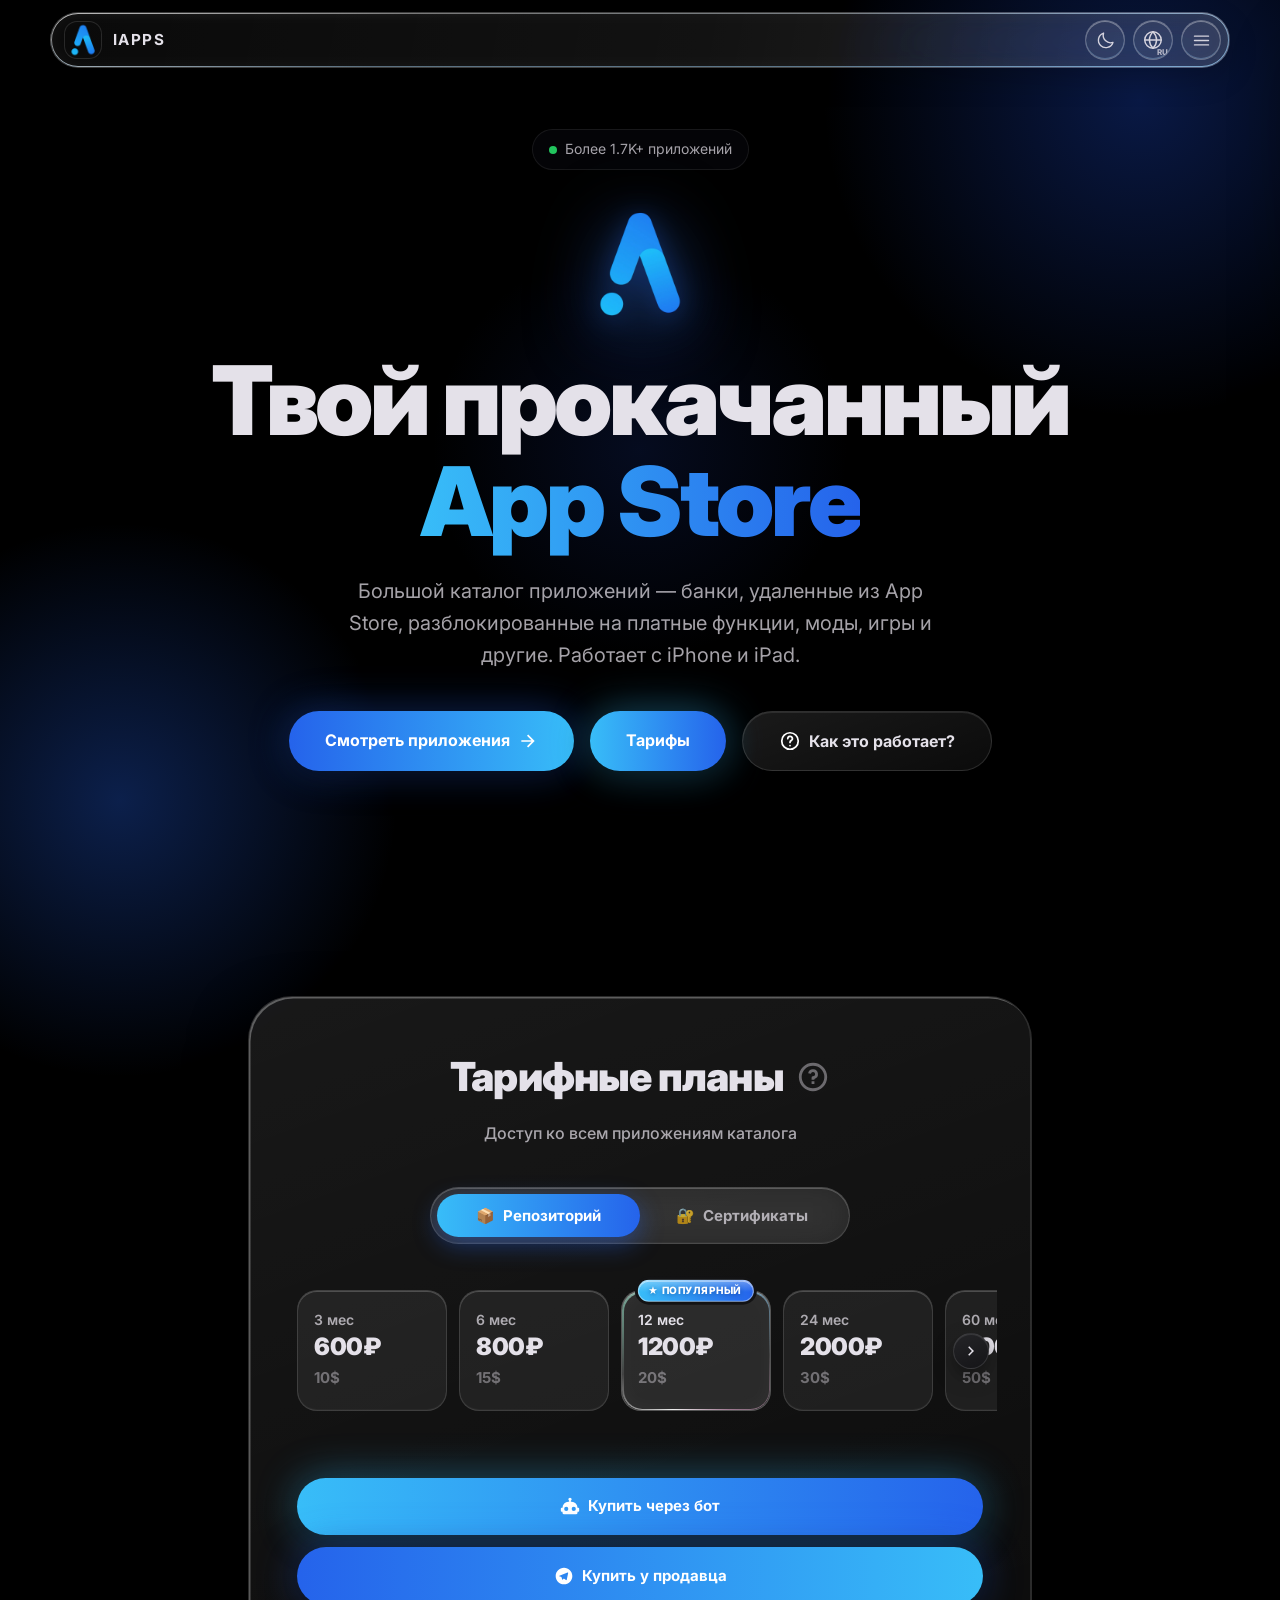
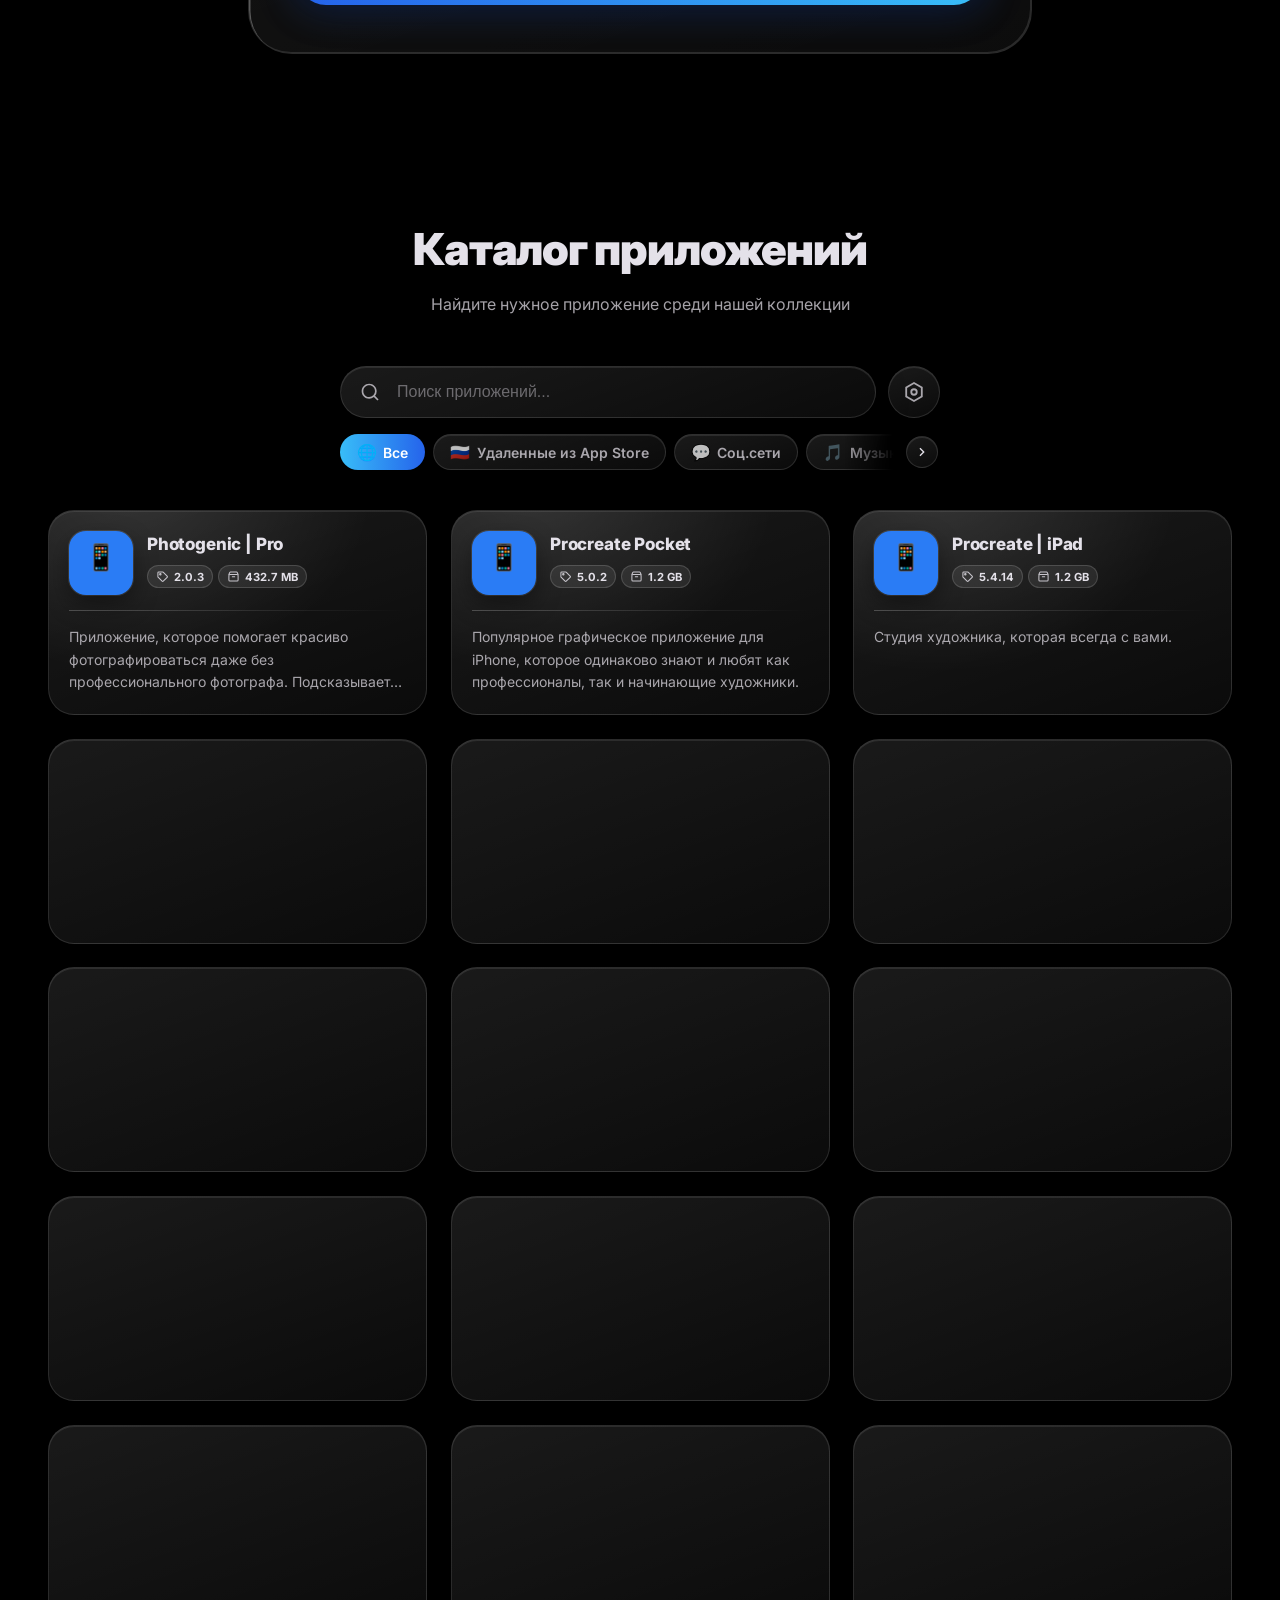
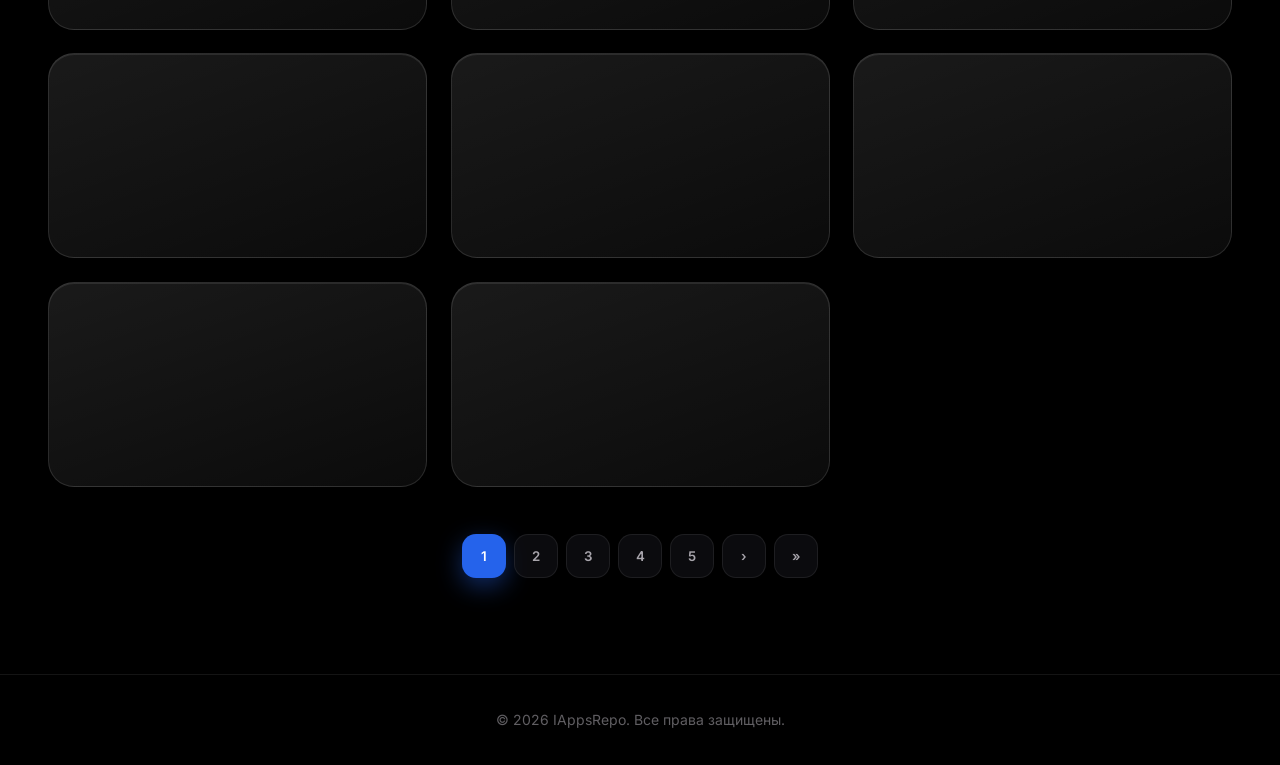
==== commit 03208fb4: "6" ====
--- a/index.html
+++ b/index.html
@@ -8,7 +8,7 @@
     <title data-i18n="page.title">iApps - Сертификат разработчика Apple и приложения для iPhone</title>
     <link rel="icon" type="image/png" href="Images/Profile.PNG">
     <link rel="apple-touch-icon" href="Images/Profile.PNG">
-    <link rel="stylesheet" href="Styles/Style.css?v=70">
+    <link rel="stylesheet" href="Styles/Style.css?v=72">
     <link rel="preconnect" href="https://fonts.googleapis.com">
     <link rel="preconnect" href="https://fonts.gstatic.com" crossorigin>
     <link rel="preload" as="style" href="https://fonts.googleapis.com/css2?family=Inter:wght@300;400;500;600;700;800&display=swap" onload="this.onload=null;this.rel='stylesheet'">
@@ -899,9 +899,6 @@
     </style>
     <style id="menu-under">
         /* ===== меню открывается под шапкой; стекло сразу готовое (без задержки), подписи читаются в светлой теме ===== */
-        .mobile-menu { top: calc(var(--hdr-h, 76px) + 10px); }
-        html.menu-open .header { z-index: 300; }
-        html.menu-open .header .header__avatar--menu { --ico: url("data:image/svg+xml,%3Csvg xmlns='http://www.w3.org/2000/svg' viewBox='0 0 24 24' fill='none' stroke='%23000' stroke-width='1.6' stroke-linecap='round' stroke-linejoin='round'%3E%3Cpath d='M6 6l12 12M18 6L6 18'/%3E%3C/svg%3E"); }
         /* размытие не включается с опозданием: панель с первого кадра выглядит так же, как после остановки */
         .mobile-menu, .mobile-menu.is-glass { -webkit-backdrop-filter: blur(12px) saturate(1.2) brightness(1.1); backdrop-filter: blur(12px) saturate(1.2) brightness(1.1); transition: transform 0.65s var(--ios); }
         [data-theme="light"] .mobile-menu, [data-theme="light"] .mobile-menu.is-glass { -webkit-backdrop-filter: blur(14px) saturate(1.1) brightness(1.04); backdrop-filter: blur(14px) saturate(1.1) brightness(1.04); }
@@ -914,6 +911,74 @@
         [data-theme="light"] .mobile-menu .mobile-menu__link .mobile-menu__link-arrow { fill: rgba(10, 42, 85, 0.5); opacity: 1; }
         [data-theme="light"] .mobile-menu .mm-control__label { color: rgba(10, 42, 85, 0.68); }
         [data-theme="light"] .mobile-menu .mm-cta .mm-sub { color: rgba(10, 42, 85, 0.74); }
+    </style>
+    <style id="menu-inset">
+        /* ===== боковое меню: меню снова закрывает шапку; все элементы «утоплены» внутрь, как плитки значков ===== */
+        .mobile-menu { top: max(12px, env(safe-area-inset-top)); }
+        /* тёмная тема: углубление темнее поверхности, тень внутри сверху и слева, светлая кромка снизу */
+        .mobile-menu.mobile-menu .mobile-menu__link-icon, .mobile-menu.mobile-menu .mobile-menu__link:hover .mobile-menu__link-icon, .mobile-menu.mobile-menu .mobile-menu__close, .mobile-menu.mobile-menu .mobile-menu__avatar {
+            background: rgba(0, 0, 0, 0.24) !important; border: 0 !important;
+            box-shadow: inset 0 2px 6px rgba(0, 0, 0, 0.55), inset 1px 0 2px rgba(0, 0, 0, 0.22), inset 0 -1px 0 rgba(255, 255, 255, 0.13) !important; }
+        .mobile-menu.mobile-menu .mm-cta, .mobile-menu.mobile-menu .mm-cta:hover {
+            background: rgba(0, 0, 0, 0.22) !important; border: 0 !important;
+            box-shadow: inset 0 2px 8px rgba(0, 0, 0, 0.55), inset 1px 0 3px rgba(0, 0, 0, 0.22), inset 0 -1px 0 rgba(255, 255, 255, 0.13) !important; }
+        .mobile-menu.mobile-menu .mm-cta::after { display: none; }
+        @media (hover: hover) {
+            .mobile-menu.mobile-menu .mobile-menu__close:hover { background: rgba(0, 0, 0, 0.34) !important; }
+            .mobile-menu.mobile-menu .mm-cta:hover { background: rgba(0, 0, 0, 0.3) !important; }
+        }
+        .mobile-menu.mobile-menu .mm-cta .mobile-menu__link-icon { background: rgba(0, 0, 0, 0.2) !important; }
+        .mobile-menu.mobile-menu .mobile-menu__link:active .mobile-menu__link-icon, .mobile-menu.mobile-menu .mm-cta:active { box-shadow: inset 0 3px 8px rgba(0, 0, 0, 0.65), inset 0 -1px 0 rgba(255, 255, 255, 0.1) !important; }
+        /* светлая тема: тонированное углубление, тень внутри, белая кромка снизу */
+        [data-theme="light"] .mobile-menu.mobile-menu .mobile-menu__link-icon, [data-theme="light"] .mobile-menu.mobile-menu .mobile-menu__link:hover .mobile-menu__link-icon, [data-theme="light"] .mobile-menu.mobile-menu .mobile-menu__close, [data-theme="light"] .mobile-menu.mobile-menu .mobile-menu__avatar {
+            background: rgba(var(--accent-rgb), 0.07) !important; border: 0 !important;
+            box-shadow: inset 0 2px 5px rgba(20, 70, 160, 0.22), inset 1px 0 2px rgba(20, 70, 160, 0.08), inset 0 -1px 0 rgba(255, 255, 255, 0.95) !important; }
+        [data-theme="light"] .mobile-menu.mobile-menu .mm-cta, [data-theme="light"] .mobile-menu.mobile-menu .mm-cta:hover {
+            background: rgba(var(--accent-rgb), 0.06) !important; border: 0 !important;
+            box-shadow: inset 0 2px 7px rgba(20, 70, 160, 0.22), inset 1px 0 3px rgba(20, 70, 160, 0.08), inset 0 -1px 0 rgba(255, 255, 255, 0.95) !important; }
+        [data-theme="light"] .mobile-menu.mobile-menu .mm-cta .mobile-menu__link-icon { background: rgba(var(--accent-rgb), 0.08) !important; }
+        @media (hover: hover) {
+            [data-theme="light"] .mobile-menu.mobile-menu .mobile-menu__close:hover { background: rgba(var(--accent-rgb), 0.12) !important; }
+            [data-theme="light"] .mobile-menu.mobile-menu .mm-cta:hover { background: rgba(var(--accent-rgb), 0.1) !important; }
+        }
+        [data-theme="light"] .mobile-menu.mobile-menu .mobile-menu__link:active .mobile-menu__link-icon, [data-theme="light"] .mobile-menu.mobile-menu .mm-cta:active { box-shadow: inset 0 3px 7px rgba(20, 70, 160, 0.3), inset 0 -1px 0 rgba(255, 255, 255, 0.95) !important; }
+    </style>
+    <style id="menu-final">
+        /* ===== боковое меню: «Получить доступ» как остальные пункты (с небольшой особенностью), ползунки, логотип, слой стекла ===== */
+        /* логотип без рамки и плитки: просто лого */
+        .mobile-menu.mobile-menu .mobile-menu__avatar { background: none !important; border: 0 !important; box-shadow: none !important; border-radius: 0; width: 52px; height: 52px; object-fit: contain; padding: 0; }
+        [data-theme="light"] .mobile-menu.mobile-menu .mobile-menu__avatar { background: none !important; border: 0 !important; box-shadow: none !important; }
+        /* «Получить доступ»: тот же пункт, что и три выше (без своей подложки, подсветка при наведении как у линзы) */
+        .mobile-menu.mobile-menu .mm-cta, .mobile-menu.mobile-menu .mm-cta:hover { background: transparent !important; border: 0 !important; box-shadow: none !important; border-radius: 22px; padding: 0.62rem 0.8rem 0.62rem 0.62rem; transition: background-color 0.3s ease, box-shadow 0.3s ease; }
+        @media (hover: hover) { .mobile-menu.mobile-menu .mm-cta:hover { background: rgba(255, 255, 255, 0.08) !important; box-shadow: inset 0 0 0 1px rgba(255, 255, 255, 0.16), inset 0 1px 0 rgba(255, 255, 255, 0.28) !important; } }
+        .mobile-menu .mm-cta .mm-title { color: var(--text-primary); font-size: 1.03rem; }
+        .mobile-menu .mm-cta .mm-sub { color: var(--text-muted); }
+        /* особенность: значок и стрелка светятся голубым изнутри, стрелка лежит в маленьком углублении */
+        .mobile-menu.mobile-menu .mm-cta .mobile-menu__link-icon { box-shadow: inset 0 2px 6px rgba(0, 0, 0, 0.55), inset 0 -1px 0 rgba(255, 255, 255, 0.13), inset 0 0 14px rgba(56, 189, 248, 0.38) !important; }
+        .mobile-menu .mm-cta .mobile-menu__link-icon svg { color: #62c9fb !important; }
+        .mobile-menu .mm-cta .mobile-menu__link-arrow { box-sizing: content-box; width: 16px; height: 16px; padding: 6px; border-radius: 50%; fill: #62c9fb; opacity: 1; background: rgba(0, 0, 0, 0.24); box-shadow: inset 0 1.5px 4px rgba(0, 0, 0, 0.55), inset 0 -1px 0 rgba(255, 255, 255, 0.13), inset 0 0 8px rgba(56, 189, 248, 0.3); }
+        [data-theme="light"] .mobile-menu.mobile-menu .mm-cta, [data-theme="light"] .mobile-menu.mobile-menu .mm-cta:hover { background: transparent !important; box-shadow: none !important; }
+        @media (hover: hover) { [data-theme="light"] .mobile-menu.mobile-menu .mm-cta:hover { background: linear-gradient(180deg, rgba(255, 255, 255, 0.92), rgba(255, 255, 255, 0.6)) !important; box-shadow: inset 0 0 0 1px rgba(var(--accent-rgb), 0.14), 0 6px 18px rgba(20, 70, 160, 0.08) !important; } }
+        [data-theme="light"] .mobile-menu .mm-cta .mm-title { color: var(--text-primary); }
+        [data-theme="light"] .mobile-menu .mm-cta .mm-sub { color: rgba(10, 42, 85, 0.74); }
+        [data-theme="light"] .mobile-menu.mobile-menu .mm-cta .mobile-menu__link-icon { box-shadow: inset 0 2px 5px rgba(20, 70, 160, 0.22), inset 0 -1px 0 rgba(255, 255, 255, 0.95), inset 0 0 12px rgba(56, 189, 248, 0.32) !important; }
+        [data-theme="light"] .mobile-menu .mm-cta .mobile-menu__link-icon svg { color: #1a78de !important; }
+        [data-theme="light"] .mobile-menu .mm-cta .mobile-menu__link-arrow { fill: #1a78de; background: rgba(var(--accent-rgb), 0.07); box-shadow: inset 0 1.5px 4px rgba(20, 70, 160, 0.24), inset 0 -1px 0 rgba(255, 255, 255, 0.95), inset 0 0 8px rgba(56, 189, 248, 0.26); }
+        /* ползунки темы и языка: дорожка утоплена так же, как остальные элементы */
+        .mobile-menu.mobile-menu .mm-seg { background: rgba(0, 0, 0, 0.24); box-shadow: inset 0 2px 6px rgba(0, 0, 0, 0.55), inset 1px 0 2px rgba(0, 0, 0, 0.22), inset 0 -1px 0 rgba(255, 255, 255, 0.13); }
+        [data-theme="light"] .mobile-menu.mobile-menu .mm-seg { background: rgba(var(--accent-rgb), 0.07); box-shadow: inset 0 2px 5px rgba(20, 70, 160, 0.22), inset 1px 0 2px rgba(20, 70, 160, 0.08), inset 0 -1px 0 rgba(255, 255, 255, 0.95); }
+        /* стекло панели вынесено в отдельный слой под содержимым: движение линзы и наведение не пересчитывают размытие (микро-блик) */
+        .mobile-menu, .mobile-menu.is-glass { background: none !important; border: 0 !important; -webkit-backdrop-filter: none !important; backdrop-filter: none !important; box-shadow: 0 24px 60px rgba(0, 0, 0, 0.35) !important; }
+        [data-theme="light"] .mobile-menu, [data-theme="light"] .mobile-menu.is-glass { box-shadow: 0 24px 60px rgba(20, 70, 160, 0.2) !important; }
+        .mobile-menu::before { z-index: -1; }
+        .mobile-menu::after { content: ''; display: block !important; position: absolute; top: 0; left: 0; right: 0; bottom: 0; width: auto; height: auto; margin: 0; transform: none; filter: none; opacity: 1; animation: none; z-index: -2; border-radius: inherit; pointer-events: none;
+            background: rgba(255, 255, 255, 0.075);
+            box-shadow: inset 0 0 0 1px rgba(255, 255, 255, 0.26), inset 0 1.5px 0 rgba(255, 255, 255, 0.7), inset 0 -1px 0 rgba(255, 255, 255, 0.22), inset 1.5px 0 0 rgba(255, 170, 90, 0.16), inset 3px 0 0 rgba(90, 150, 255, 0.1), inset -1.5px 0 0 rgba(90, 150, 255, 0.18), inset -3px 0 0 rgba(255, 170, 90, 0.1), inset 0 0 30px rgba(255, 255, 255, 0.12);
+            -webkit-backdrop-filter: blur(12px) saturate(1.2) brightness(1.1); backdrop-filter: blur(12px) saturate(1.2) brightness(1.1); }
+        [data-theme="light"] .mobile-menu::after { background: rgba(255, 255, 255, 0.3);
+            box-shadow: inset 0 0 0 1px rgba(255, 255, 255, 0.8), inset 0 1.5px 0 #ffffff, inset 0 -1px 0 rgba(255, 255, 255, 0.5), inset 1.5px 0 0 rgba(255, 170, 90, 0.2), inset 3px 0 0 rgba(90, 150, 255, 0.12), inset -1.5px 0 0 rgba(90, 150, 255, 0.2), inset -3px 0 0 rgba(255, 170, 90, 0.12), inset 0 0 30px rgba(255, 255, 255, 0.35);
+            -webkit-backdrop-filter: blur(14px) saturate(1.1) brightness(1.04); backdrop-filter: blur(14px) saturate(1.1) brightness(1.04); }
+        @media (hover: none) { .mobile-menu, .mobile-menu.is-glass { box-shadow: 0 14px 36px rgba(0, 0, 0, 0.32) !important; } [data-theme="light"] .mobile-menu, [data-theme="light"] .mobile-menu.is-glass { box-shadow: 0 14px 36px rgba(20, 70, 160, 0.18) !important; } }
     </style>
     <style id="perf-fixes">
         /* ===== скорость и стабильность ===== */
@@ -2061,8 +2126,8 @@
     if (btn) btn.addEventListener('click', () => window.i18n.toggle());
 })();
 </script>
-    <script src="Scripts/Script.js?v=70"></script>
-    <script src="Scripts/Repository.js?v=70"></script>
+    <script src="Scripts/Script.js?v=72"></script>
+    <script src="Scripts/Repository.js?v=72"></script>
     <script>
 (function () {
 
@@ -2944,15 +3009,17 @@
     const LEAD = '0.5s cubic-bezier(0.28, 1.5, 0.45, 1)', TRAIL = '0.82s cubic-bezier(0.32, 0.72, 0, 1)';
 
     /* ---------- «линза» скользит к строке, тянется как капля ---------- */
-    let lensTop = null;
+    const LENS_LEAD = '0.42s cubic-bezier(0.3, 1.1, 0.5, 1)', LENS_TRAIL = '0.62s cubic-bezier(0.32, 0.72, 0, 1)';
+    let lensTop = null, leaveT = 0;
     function moveLens(row, animate) {
+        clearTimeout(leaveT);
         if (!row) { lens.classList.remove('is-on'); return; }
         const t = row.offsetTop, b = nav.clientHeight - (row.offsetTop + row.offsetHeight);
         if (animate === false || lensTop === null || !lens.classList.contains('is-on')) {
             lens.style.transition = 'none'; lens.style.top = t + 'px'; lens.style.bottom = b + 'px'; void lens.offsetWidth; lens.style.transition = '';
         } else {
             const down = t > lensTop;
-            lens.style.transition = 'opacity 0.25s ease, top ' + (down ? TRAIL : LEAD) + ', bottom ' + (down ? LEAD : TRAIL);
+            lens.style.transition = 'opacity 0.25s ease, top ' + (down ? LENS_TRAIL : LENS_LEAD) + ', bottom ' + (down ? LENS_LEAD : LENS_TRAIL);
             lens.style.top = t + 'px'; lens.style.bottom = b + 'px';
         }
         lensTop = t; lens.classList.add('is-on');
@@ -2970,7 +3037,7 @@
         r.addEventListener('pointerdown', () => moveLens(r), { passive: true });
         r.addEventListener('focus', () => moveLens(r));
     });
-    nav.addEventListener('pointerleave', (e) => { if (e.pointerType === 'mouse') rest(); });
+    nav.addEventListener('pointerleave', (e) => { if (e.pointerType === 'mouse') { clearTimeout(leaveT); leaveT = setTimeout(() => rest(), 160); } });   // не гасим линзу сразу: курсор может на миг выйти за край и вернуться
     nav.addEventListener('focusout', (e) => { if (!nav.contains(e.relatedTarget)) rest(); });
 
     /* ---------- переключатели темы и языка ---------- */
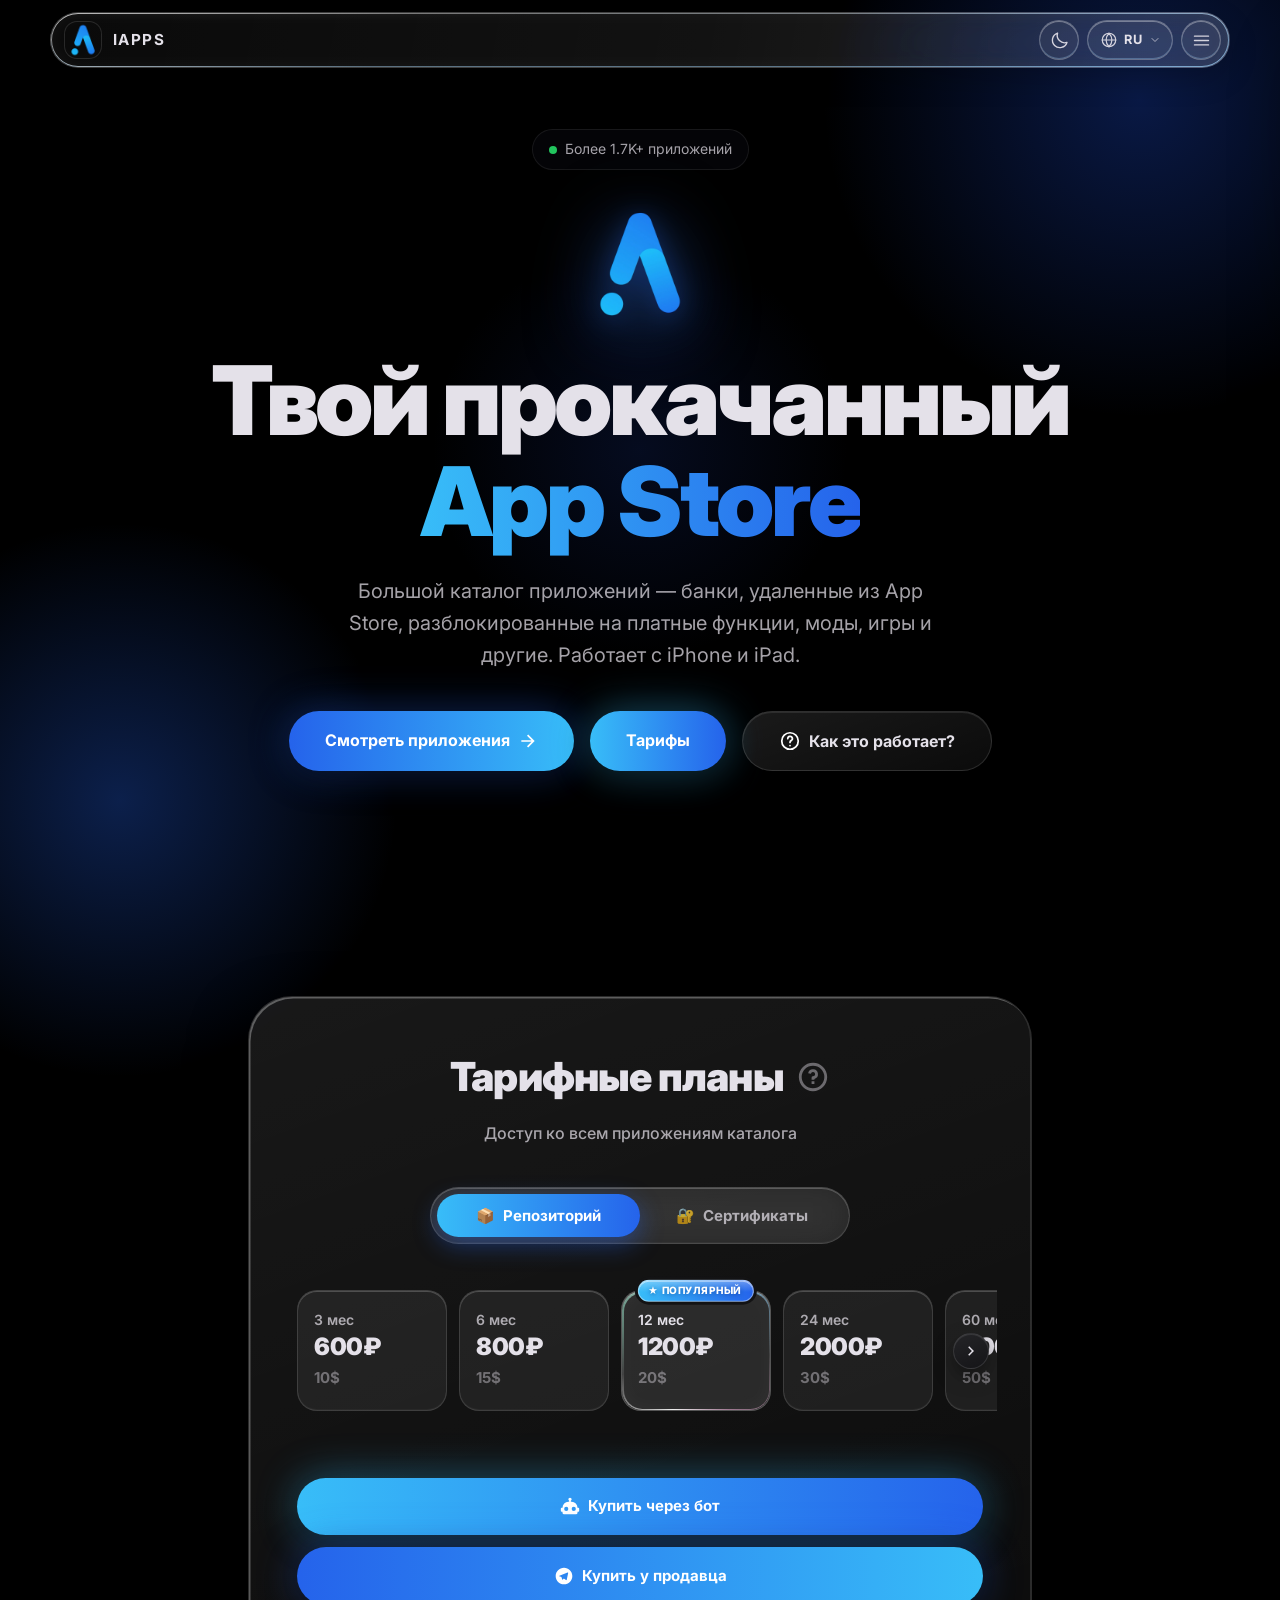
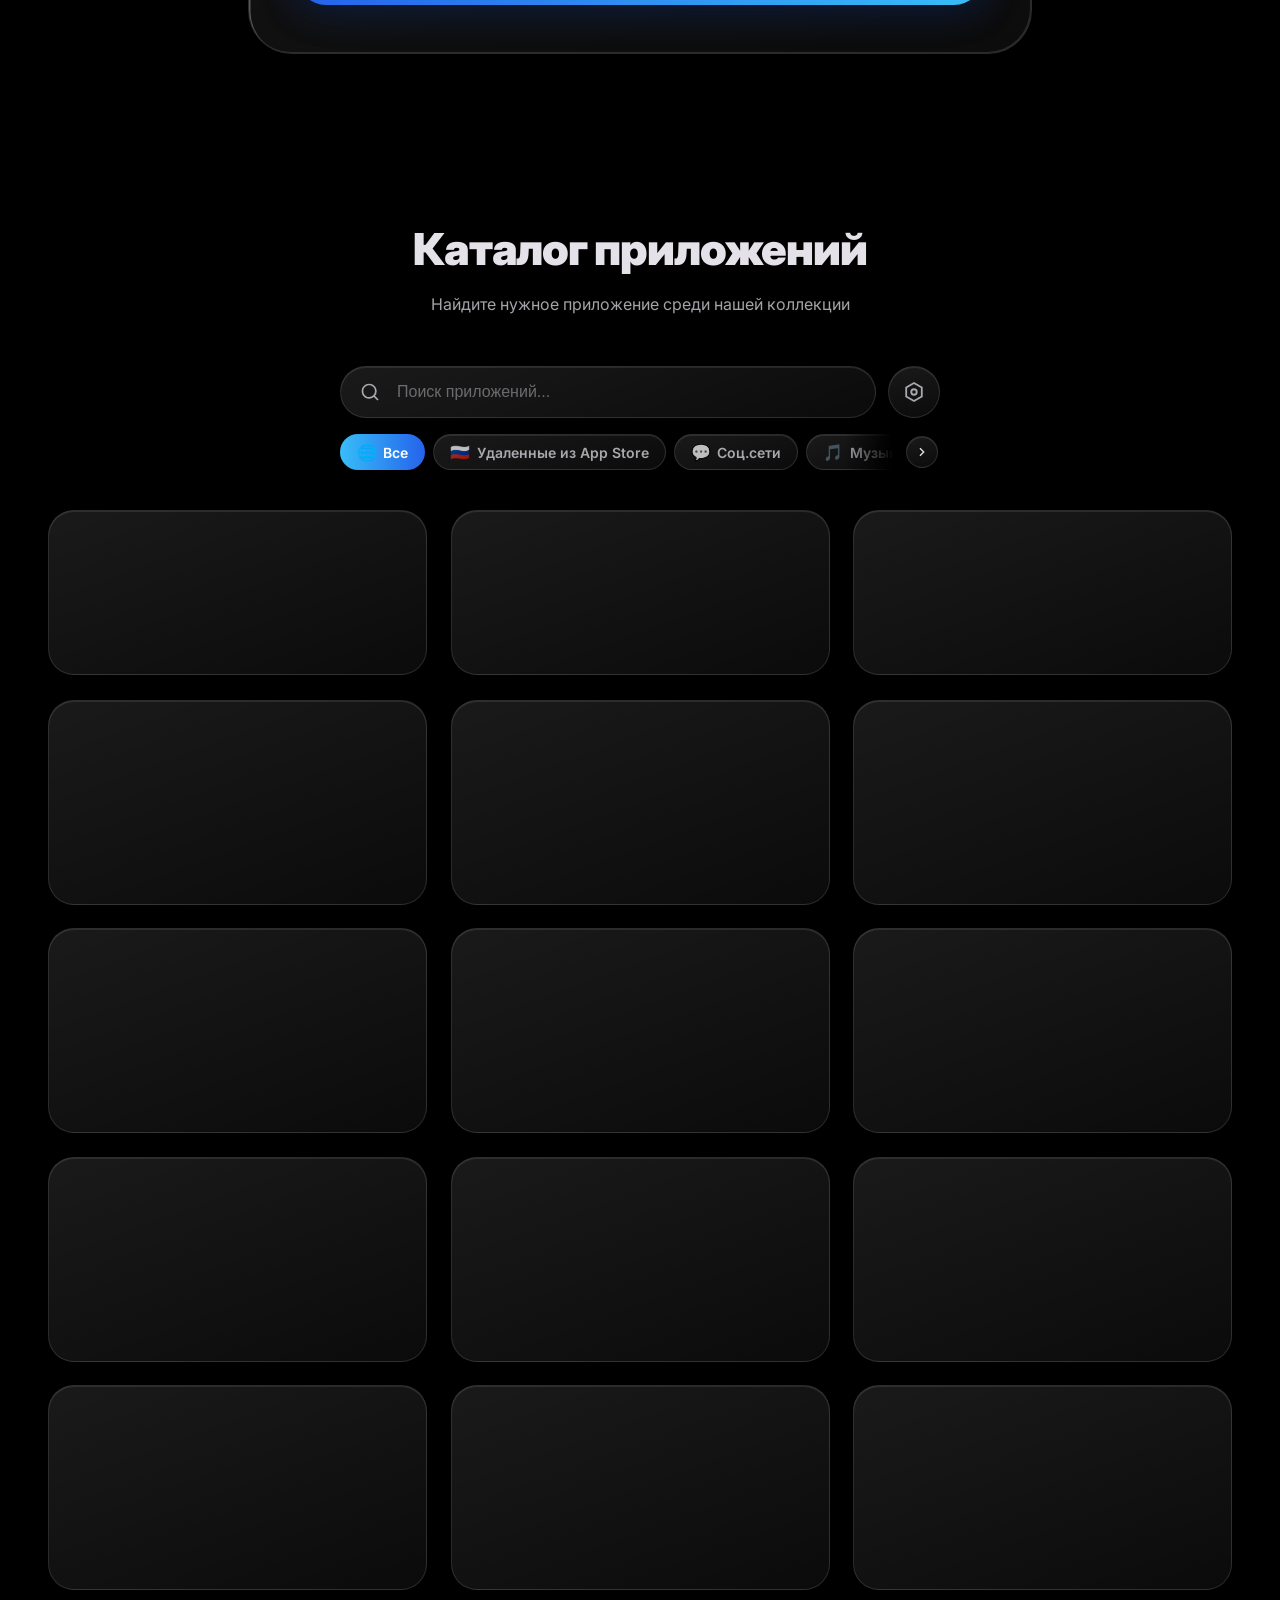
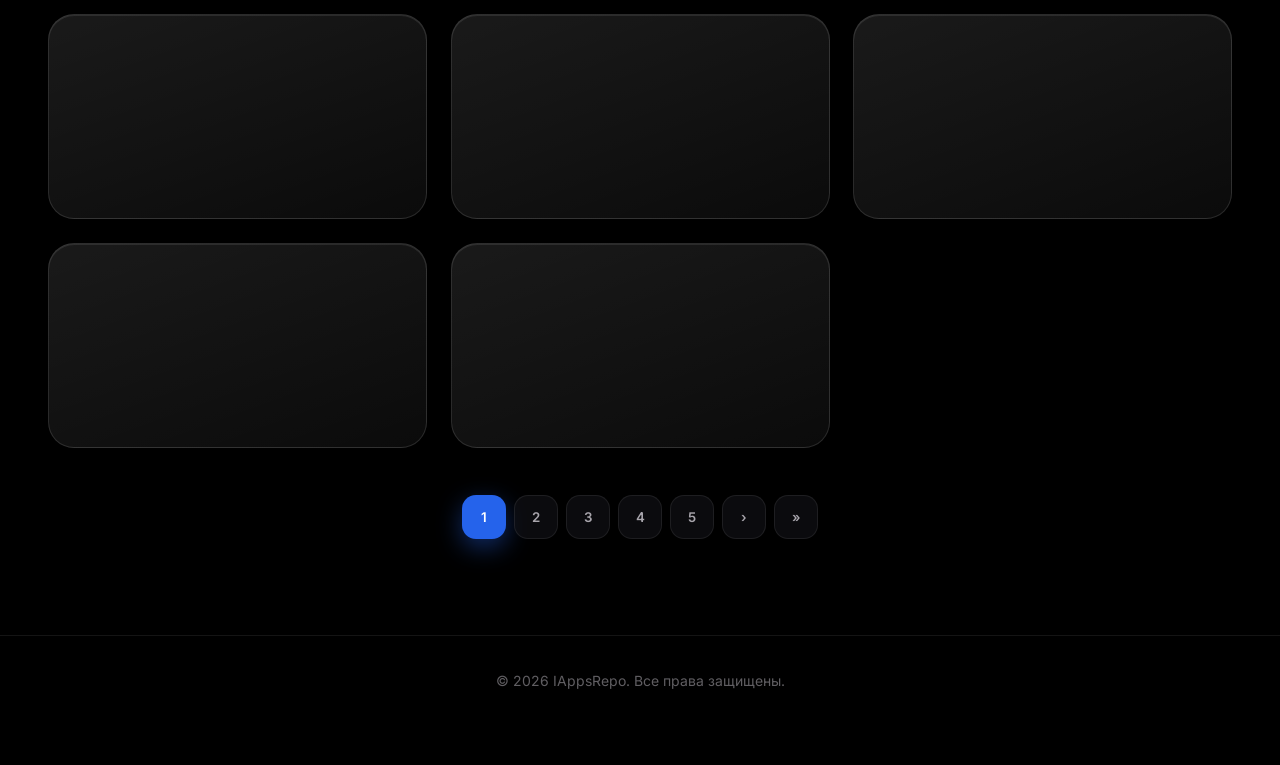
==== commit bd1b433e: "6" ====
--- a/index.html
+++ b/index.html
@@ -8,7 +8,7 @@
     <title data-i18n="page.title">iApps - Сертификат разработчика Apple и приложения для iPhone</title>
     <link rel="icon" type="image/png" href="Images/Profile.PNG">
     <link rel="apple-touch-icon" href="Images/Profile.PNG">
-    <link rel="stylesheet" href="Styles/Style.css?v=72">
+    <link rel="stylesheet" href="Styles/Style.css?v=77">
     <link rel="preconnect" href="https://fonts.googleapis.com">
     <link rel="preconnect" href="https://fonts.gstatic.com" crossorigin>
     <link rel="preload" as="style" href="https://fonts.googleapis.com/css2?family=Inter:wght@300;400;500;600;700;800&display=swap" onload="this.onload=null;this.rel='stylesheet'">
@@ -953,17 +953,7 @@
         @media (hover: hover) { .mobile-menu.mobile-menu .mm-cta:hover { background: rgba(255, 255, 255, 0.08) !important; box-shadow: inset 0 0 0 1px rgba(255, 255, 255, 0.16), inset 0 1px 0 rgba(255, 255, 255, 0.28) !important; } }
         .mobile-menu .mm-cta .mm-title { color: var(--text-primary); font-size: 1.03rem; }
         .mobile-menu .mm-cta .mm-sub { color: var(--text-muted); }
-        /* особенность: значок и стрелка светятся голубым изнутри, стрелка лежит в маленьком углублении */
-        .mobile-menu.mobile-menu .mm-cta .mobile-menu__link-icon { box-shadow: inset 0 2px 6px rgba(0, 0, 0, 0.55), inset 0 -1px 0 rgba(255, 255, 255, 0.13), inset 0 0 14px rgba(56, 189, 248, 0.38) !important; }
-        .mobile-menu .mm-cta .mobile-menu__link-icon svg { color: #62c9fb !important; }
-        .mobile-menu .mm-cta .mobile-menu__link-arrow { box-sizing: content-box; width: 16px; height: 16px; padding: 6px; border-radius: 50%; fill: #62c9fb; opacity: 1; background: rgba(0, 0, 0, 0.24); box-shadow: inset 0 1.5px 4px rgba(0, 0, 0, 0.55), inset 0 -1px 0 rgba(255, 255, 255, 0.13), inset 0 0 8px rgba(56, 189, 248, 0.3); }
-        [data-theme="light"] .mobile-menu.mobile-menu .mm-cta, [data-theme="light"] .mobile-menu.mobile-menu .mm-cta:hover { background: transparent !important; box-shadow: none !important; }
-        @media (hover: hover) { [data-theme="light"] .mobile-menu.mobile-menu .mm-cta:hover { background: linear-gradient(180deg, rgba(255, 255, 255, 0.92), rgba(255, 255, 255, 0.6)) !important; box-shadow: inset 0 0 0 1px rgba(var(--accent-rgb), 0.14), 0 6px 18px rgba(20, 70, 160, 0.08) !important; } }
-        [data-theme="light"] .mobile-menu .mm-cta .mm-title { color: var(--text-primary); }
-        [data-theme="light"] .mobile-menu .mm-cta .mm-sub { color: rgba(10, 42, 85, 0.74); }
-        [data-theme="light"] .mobile-menu.mobile-menu .mm-cta .mobile-menu__link-icon { box-shadow: inset 0 2px 5px rgba(20, 70, 160, 0.22), inset 0 -1px 0 rgba(255, 255, 255, 0.95), inset 0 0 12px rgba(56, 189, 248, 0.32) !important; }
-        [data-theme="light"] .mobile-menu .mm-cta .mobile-menu__link-icon svg { color: #1a78de !important; }
-        [data-theme="light"] .mobile-menu .mm-cta .mobile-menu__link-arrow { fill: #1a78de; background: rgba(var(--accent-rgb), 0.07); box-shadow: inset 0 1.5px 4px rgba(20, 70, 160, 0.24), inset 0 -1px 0 rgba(255, 255, 255, 0.95), inset 0 0 8px rgba(56, 189, 248, 0.26); }
+        .mobile-menu .mm-cta { margin-top: auto; }
         /* ползунки темы и языка: дорожка утоплена так же, как остальные элементы */
         .mobile-menu.mobile-menu .mm-seg { background: rgba(0, 0, 0, 0.24); box-shadow: inset 0 2px 6px rgba(0, 0, 0, 0.55), inset 1px 0 2px rgba(0, 0, 0, 0.22), inset 0 -1px 0 rgba(255, 255, 255, 0.13); }
         [data-theme="light"] .mobile-menu.mobile-menu .mm-seg { background: rgba(var(--accent-rgb), 0.07); box-shadow: inset 0 2px 5px rgba(20, 70, 160, 0.22), inset 1px 0 2px rgba(20, 70, 160, 0.08), inset 0 -1px 0 rgba(255, 255, 255, 0.95); }
@@ -979,6 +969,40 @@
             box-shadow: inset 0 0 0 1px rgba(255, 255, 255, 0.8), inset 0 1.5px 0 #ffffff, inset 0 -1px 0 rgba(255, 255, 255, 0.5), inset 1.5px 0 0 rgba(255, 170, 90, 0.2), inset 3px 0 0 rgba(90, 150, 255, 0.12), inset -1.5px 0 0 rgba(90, 150, 255, 0.2), inset -3px 0 0 rgba(255, 170, 90, 0.12), inset 0 0 30px rgba(255, 255, 255, 0.35);
             -webkit-backdrop-filter: blur(14px) saturate(1.1) brightness(1.04); backdrop-filter: blur(14px) saturate(1.1) brightness(1.04); }
         @media (hover: none) { .mobile-menu, .mobile-menu.is-glass { box-shadow: 0 14px 36px rgba(0, 0, 0, 0.32) !important; } [data-theme="light"] .mobile-menu, [data-theme="light"] .mobile-menu.is-glass { box-shadow: 0 14px 36px rgba(20, 70, 160, 0.18) !important; } }
+    </style>
+    <style id="lang-ui">
+        /* ===== кнопка языка в шапке: стеклянная «таблетка» (значок, код, стрелка) и выпадающее стекло с выбором ===== */
+        .header .theme-toggle.lang-toggle { width: auto; min-width: 40px; padding: 0 0.7rem 0 0.75rem; gap: 0.4rem; border-radius: 9999px; display: flex; align-items: center; justify-content: center; overflow: visible; }
+        .header .theme-toggle.lang-toggle::before { position: static; inset: auto; margin: 0; flex: none; width: 18px; height: 18px; }
+        .header .lang-toggle__code { position: static; right: auto; bottom: auto; flex: none; font-size: 0.8rem; font-weight: 700; letter-spacing: 0.04em; line-height: 1; color: var(--text-primary); pointer-events: none; }
+        .header .theme-toggle.lang-toggle::after { content: ''; flex: none; width: 12px; height: 12px; background: var(--text-primary); opacity: 0.7; pointer-events: none;
+            -webkit-mask: url("data:image/svg+xml,%3Csvg xmlns='http://www.w3.org/2000/svg' viewBox='0 0 24 24' fill='none' stroke='%23000' stroke-width='2' stroke-linecap='round' stroke-linejoin='round'%3E%3Cpath d='M6 9l6 6 6-6'/%3E%3C/svg%3E") center / contain no-repeat; mask: url("data:image/svg+xml,%3Csvg xmlns='http://www.w3.org/2000/svg' viewBox='0 0 24 24' fill='none' stroke='%23000' stroke-width='2' stroke-linecap='round' stroke-linejoin='round'%3E%3Cpath d='M6 9l6 6 6-6'/%3E%3C/svg%3E") center / contain no-repeat; transition: transform 0.4s var(--ios), opacity 0.3s ease; }
+        .header .lang-toggle[aria-expanded="true"]::after { transform: rotate(180deg); opacity: 1; }
+        @media (max-width: 480px) { .header .theme-toggle.lang-toggle { padding: 0 0.55rem 0 0.6rem; gap: 0.3rem; } }
+
+        .lang-pop { position: fixed; z-index: 400; width: 236px; padding: 8px; border-radius: 28px; isolation: isolate; opacity: 0; transform: translateY(-8px) scale(0.96); pointer-events: none;
+            box-shadow: 0 18px 44px rgba(0, 0, 0, 0.4); transition: opacity 0.22s ease, transform 0.45s var(--ios); }
+        .lang-pop[hidden] { display: none; }
+        .lang-pop.is-open { opacity: 1; transform: none; pointer-events: auto; }
+        /* стекло отдельным слоем: движение линзы не заставляет пересчитывать размытие */
+        .lang-pop::before { content: ''; position: absolute; inset: 0; z-index: -1; border-radius: inherit; pointer-events: none;
+            background: linear-gradient(100deg, rgba(255, 255, 255, 0.06) 0%, rgba(255, 255, 255, 0.11) 60%, rgba(255, 255, 255, 0.17) 100%);
+            box-shadow: inset 0 0 0 1px rgba(255, 255, 255, 0.2), inset 0 1px 0 rgba(255, 255, 255, 0.4), inset 0 -1px 0 rgba(160, 215, 255, 0.42), inset -1px 0 0 rgba(160, 215, 255, 0.2), inset 0 0 20px rgba(255, 255, 255, 0.05);
+            -webkit-backdrop-filter: blur(16px) saturate(1.25) brightness(1.08); backdrop-filter: blur(16px) saturate(1.25) brightness(1.08); }
+        .lang-lens { position: absolute; left: 8px; right: 8px; top: 8px; height: 46px; z-index: 0; border-radius: 20px; pointer-events: none; opacity: 0; transition: opacity 0.25s ease;
+            background: rgba(255, 255, 255, 0.15); box-shadow: inset 0 0 0 1px rgba(255, 255, 255, 0.3), inset 0 1px 0 rgba(255, 255, 255, 0.55), inset 0 0 14px rgba(255, 255, 255, 0.1); }
+        .lang-lens.is-on { opacity: 1; }
+        .lang-opt { position: relative; z-index: 1; display: flex; align-items: center; justify-content: space-between; gap: 0.75rem; width: 100%; height: 46px; padding: 0 1rem; border: 0; border-radius: 20px; background: none; color: var(--text-primary); font: inherit; font-size: 0.97rem; font-weight: 600; letter-spacing: -0.005em; cursor: pointer; text-align: start; touch-action: manipulation; -webkit-tap-highlight-color: transparent; }
+        .lang-opt__code { flex: none; font-size: 0.72rem; font-weight: 700; letter-spacing: 0.08em; color: var(--text-muted); transition: color 0.3s ease; }
+        .lang-opt.is-current .lang-opt__code { color: var(--text-primary); }
+        .lang-opt:active { transform: scale(0.985); }
+        .lang-opt:focus-visible { outline: 2px solid rgba(var(--accent-rgb), 0.85); outline-offset: -2px; }
+        [data-theme="light"] .lang-pop { box-shadow: 0 18px 44px rgba(20, 70, 160, 0.2); }
+        [data-theme="light"] .lang-pop::before { background: linear-gradient(100deg, rgba(255, 255, 255, 0.5), rgba(255, 255, 255, 0.64) 60%, rgba(255, 255, 255, 0.78)); box-shadow: inset 0 0 0 1px rgba(255, 255, 255, 0.85), inset 0 1px 0 #ffffff, inset 0 -1px 0 rgba(var(--accent-rgb), 0.22), inset -1px 0 0 rgba(var(--accent-rgb), 0.1); }
+        [data-theme="light"] .lang-lens { background: linear-gradient(180deg, #ffffff, rgba(255, 255, 255, 0.82)); box-shadow: inset 0 0 0 1px rgba(var(--accent-rgb), 0.16), 0 4px 12px rgba(20, 70, 160, 0.1); }
+        [data-theme="light"] .lang-opt__code { color: rgba(10, 42, 85, 0.6); }
+        [data-theme="light"] .lang-opt.is-current .lang-opt__code { color: var(--text-primary); }
+        @media (prefers-reduced-motion: reduce) { .lang-pop, .lang-lens { transition: none; } }
     </style>
     <style id="perf-fixes">
         /* ===== скорость и стабильность ===== */
@@ -1038,6 +1062,36 @@
         .faq-chips .faq-chip { transition: none; }
         @media (hover: hover) { .faq-chips .faq-chip:not(.is-active):hover { color: var(--text-primary); } }
     </style>
+    <style id="rtl-fonts">
+        /* ===== шрифты для китайского и арабского, арабская вёрстка справа налево ===== */
+        html[lang="zh"] body, html[lang="zh"] button, html[lang="zh"] input, html[lang="zh"] textarea { font-family: Inter, -apple-system, BlinkMacSystemFont, "PingFang SC", "Hiragino Sans GB", "Microsoft YaHei", "Noto Sans CJK SC", "Noto Sans SC", "Source Han Sans SC", sans-serif; }
+        html[lang="ar"] body, html[lang="ar"] button, html[lang="ar"] input, html[lang="ar"] textarea { font-family: "Noto Sans Arabic", -apple-system, BlinkMacSystemFont, "Segoe UI", Tahoma, "Geeza Pro", "Arial", sans-serif; }
+        /* межбуквенный интервал рвёт арабскую вязь и портит иероглифы */
+        html[lang="ar"] *, html[lang="ar"] *::before, html[lang="ar"] *::after, html[lang="zh"] *, html[lang="zh"] *::before, html[lang="zh"] *::after { letter-spacing: normal !important; }
+        html[lang="ar"] .lang-opt__code, html[lang="ar"] .lang-toggle__code { letter-spacing: 0.04em !important; }
+        html[lang="zh"] .hero__title, html[lang="ar"] .hero__title { line-height: 1.25; }
+
+        /* прокручиваемые ряды остаются «слева направо» (их скрипты считают положение слева), а содержимое читается справа налево */
+        html[dir="rtl"] .pricing__scroll, html[dir="rtl"] .category-bar__scroll, html[dir="rtl"] .faq-chips, html[dir="rtl"] .sg-chips { direction: ltr; }
+        html[dir="rtl"] .pricing__item, html[dir="rtl"] .cat-chip, html[dir="rtl"] .faq-chip, html[dir="rtl"] .sg-chip { direction: rtl; }
+        html[dir="rtl"] .pricing__item, html[dir="rtl"] .cert-card, html[dir="rtl"] .cert-card__rights-toggle,
+        html[dir="rtl"] .modal__content--app .app-detail .app-detail__meta-item, html[dir="rtl"] .modal__content--app .app-detail .app-detail__section { text-align: right; }
+        html[dir="rtl"] .access-switch__thumb { left: auto; right: 0.375rem; }
+        html[dir="rtl"] .access-switch[data-active="1"] .access-switch__thumb { transform: translateX(-100%); }
+        html[dir="rtl"] .faq-a__inner { padding-left: 0.25rem; padding-right: calc(38px + 1rem); }
+        @media (max-width: 480px) { html[dir="rtl"] .faq-a__inner { padding-right: calc(34px + 0.8rem); } }
+        html[dir="rtl"] .search__icon { left: auto; right: 1.25rem; }
+        html[dir="rtl"] .search__clear { right: auto; left: 1rem; }
+        @media (max-width: 768px) { html[dir="rtl"] .search__icon { right: 1rem; } }
+        /* стрелки зеркалятся отдельным свойством scale, чтобы не мешать сдвигам при наведении */
+        html[dir="rtl"] .hero__actions .btn--primary svg, html[dir="rtl"] .mobile-menu__link-arrow { scale: -1 1; }
+        /* боковое меню выезжает слева */
+        html[dir="rtl"] .mobile-menu { right: auto; left: 12px; transform: translateX(calc(-100% - 24px)); }
+        html[dir="rtl"] .mobile-menu.active { transform: none; }
+        html[dir="rtl"] .mobile-menu .mm-item { transform: translateX(-20px); }
+        html[dir="rtl"] .mobile-menu.active .mm-item { transform: none; }
+        html[dir="rtl"] .mobile-menu .mobile-menu__nav .mobile-menu__link:hover { transform: none; }
+    </style>
     <style id="app-detail-styles">
         /* ===== окно приложения: цветная карточка в стиле постеров (цвет берётся из иконки) ===== */
         @property --app-top { syntax: '<color>'; inherits: true; initial-value: #1d6fb8; }
@@ -1146,7 +1200,7 @@
                         <path d="M10 7a7 7 0 0 0 12 4.9v.1c0 5.523-4.477 10-10 10S2 17.523 2 12 6.477 2 12 2h.1A6.979 6.979 0 0 0 10 7zm-6 5a8 8 0 0 0 15.062 3.762A9 9 0 0 1 8.238 4.938 7.999 7.999 0 0 0 4 12z"/>
                     </svg>
                 </button>
-                <button class="theme-toggle lang-toggle" id="langToggle" type="button" aria-label="Сменить язык" data-i18n-attr="aria-label:aria.lang">
+                <button class="theme-toggle lang-toggle" id="langToggle" type="button" aria-label="Сменить язык" data-i18n-attr="aria-label:aria.lang" aria-haspopup="listbox" aria-expanded="false" aria-controls="langPop">
                     <svg class="lang-toggle__icon" viewBox="0 0 24 24" width="22" height="22"><path d="M12 22C6.477 22 2 17.523 2 12S6.477 2 12 2s10 4.477 10 10-4.477 10-10 10zm-2.29-2.333A17.9 17.9 0 0 1 8.027 13H4.062a8.008 8.008 0 0 0 5.648 6.667zM10.03 13c.151 2.439.848 4.73 1.97 6.752A15.905 15.905 0 0 0 13.97 13h-3.94zm9.908 0h-3.965a17.9 17.9 0 0 1-1.683 6.667A8.008 8.008 0 0 0 19.938 13zM4.062 11h3.965A17.9 17.9 0 0 1 9.71 4.333 8.008 8.008 0 0 0 4.062 11zm5.969 0h3.938A15.905 15.905 0 0 0 12 4.248 15.905 15.905 0 0 0 10.03 11zm4.259-6.667A17.9 17.9 0 0 1 15.973 11h3.965a8.008 8.008 0 0 0-5.648-6.667z"/></svg>
                     <span class="lang-toggle__code" id="langCode">RU</span>
                 </button>
@@ -1159,6 +1213,9 @@
         </div>
     </header>
 
+    <div class="lang-pop" id="langPop" role="listbox" aria-label="Язык" data-i18n-attr="aria-label:menu.lang" hidden>
+        <span class="lang-lens" aria-hidden="true"></span>
+    </div>
     <div class="mobile-menu" id="mobileMenu" role="dialog" aria-modal="true" aria-label="Меню" data-i18n-attr="aria-label:menu.title" tabindex="-1">
         <div class="mobile-menu__header mm-item" style="--i:0">
             <img class="mobile-menu__avatar" src="Images/Profile.PNG" alt="iApps">
@@ -1187,10 +1244,6 @@
                 <svg class="mobile-menu__link-arrow" viewBox="0 0 24 24" width="18" height="18" aria-hidden="true"><path d="M16.172 11l-5.364-5.364 1.414-1.414L20 12l-7.778 7.778-1.414-1.414L16.172 13H4v-2z"/></svg>
             </a>
         </nav>
-        <div class="mm-controls mm-item" style="--i:4">
-            <div class="mm-control"><span class="mm-control__label" data-i18n="menu.theme">Тема</span><div class="mm-seg" id="mmTheme" role="radiogroup"></div></div>
-            <div class="mm-control"><span class="mm-control__label" data-i18n="menu.lang">Язык</span><div class="mm-seg" id="mmLang" role="radiogroup"></div></div>
-        </div>
         <a href="#pricing" class="mobile-menu__link mobile-menu__link--cta mm-cta mm-item" style="--i:5">
             <span class="mobile-menu__link-icon"><svg viewBox="0 0 24 24" aria-hidden="true"><rect x="4.5" y="10.5" width="15" height="10.5" rx="3"/><path d="M8 10.5V7.6a4 4 0 0 1 7.5-1.9"/><path d="M12 15v2"/></svg></span>
             <span class="mm-text"><span class="mm-title" data-i18n="menu.access">Получить доступ</span><span class="mm-sub" data-i18n="menu.sub.access">Тарифы и оплата</span></span>
@@ -2089,10 +2142,520 @@
   "err.local": "Open the site via a local server (e.g. <code>python3 -m http.server</code>) — the browser blocks fetch for file://",
   "err.net": "Check your internet connection",
   "date.locale": "en-US"
- }
+ },
+ "uk": {
+ "page.title": "iApps — Сертифікат розробника Apple та застосунки для iPhone",
+ "menu.apps": "Застосунки",
+ "menu.access": "Отримати доступ",
+ "menu.title": "Меню",
+ "menu.status": "Каталог онлайн",
+ "menu.sub.access": "Тарифи та оплата",
+ "menu.sub.apps": "Каталог і пошук",
+ "menu.sub.channel": "Новини та оновлення",
+ "menu.sub.bot": "Оплата та підтримка",
+ "menu.theme": "Тема",
+ "menu.lang": "Мова",
+ "menu.themeDark": "Темна тема",
+ "menu.themeLight": "Світла тема",
+ "menu.channel": "Telegram-канал",
+ "menu.bot": "Telegram-бот",
+ "hero.badgePre": "Понад",
+ "hero.badgePost": "+ застосунків",
+ "hero.title1": "Твій прокачаний",
+ "hero.subtitle": "Великий каталог застосунків — банки, видалені з App Store, розблоковані платні функції, моди, ігри та інші. Працює з iPhone і iPad.",
+ "hero.browse": "Дивитися застосунки",
+ "hero.plans": "Тарифи",
+ "hero.how": "Як це працює?",
+ "faq.title": "Як це працює?",
+ "suggest.btn": "Запропонувати застосунок",
+ "suggest.title": "Запропонувати застосунок",
+ "pricing.title": "Тарифні плани",
+ "pricing.descDefault": "Оберіть товар і відповідний тариф",
+ "pricing.descRepo": "Доступ до всіх застосунків каталогу",
+ "pricing.descCert": "Сертифікати для встановлення застосунків",
+ "tab.repo": "Репозиторій",
+ "tab.cert": "Сертифікати",
+ "dur.3": "3 міс",
+ "dur.6": "6 міс",
+ "dur.12": "12 міс",
+ "dur.24": "24 міс",
+ "dur.60": "60 міс",
+ "badge.popular": "Популярний",
+ "cert.s30": "Супер30",
+ "cert.s60": "Супер60",
+ "cert.s90": "Супер90",
+ "cert.s180": "Супер180",
+ "cert.s300": "Супер300",
+ "cert.s30jit": "Супер30 + JIT",
+ "cert.tag": "/ рік",
+ "f.dist": "Distribution сертифікат",
+ "f.devdist": "Dev і Distribution сертифікат",
+ "f.make": "Виготовлення за 1 хвилину",
+ "f.ppq": "Без перевірки PPQ",
+ "f.valid": "Термін дії ~1 рік",
+ "f.support": "Річна підтримка",
+ "f.unlimited": "Встановлення без лімітів і ПК",
+ "f.warranty": "Гарантія",
+ "cert.select": "Обрати",
+ "cert.selected": "Обрано",
+ "cert.rights": "Список прав",
+ "f.notif": "Підтримує сповіщення та VPN",
+ "f.widgets": "Підтримує віджети",
+ "cert.warrantyTerm": "Термін гарантії",
+ "cert.daysShort": "{n} дн.",
+ "cert.daysFull": "{n} днів",
+ "cert.unlimited": "Необмежені перевипуски",
+ "cert.unlimitedText": "Ми замінимо ваш сертифікат на новий за гарантією, якщо його анулює компанія Apple раніше терміну. Кількість замін необмежена, поки діє гарантія.",
+ "buy.bot": "Купити через бот",
+ "buy.seller": "Купити у продавця",
+ "apps.title": "Каталог застосунків",
+ "apps.subtitle": "Знайдіть потрібний застосунок серед нашої колекції",
+ "common.all": "Усі",
+ "cat.Russia": "Видалені з App Store",
+ "cat.Social": "Соцмережі",
+ "cat.Music": "Музика",
+ "cat.Video": "Відео",
+ "cat.Design": "Дизайн",
+ "cat.Network": "VPN",
+ "cat.Study": "Навчання",
+ "cat.Office": "Офіс",
+ "cat.Games": "Ігри",
+ "cat.Kids": "Діти",
+ "cat.Life": "Здоров’я",
+ "cat.Other": "Інше",
+ "cat.Money": "Фінанси",
+ "cat.Travel": "Подорожі",
+ "cat.Themes": "Теми",
+ "filters.title": "⚙️ Фільтри",
+ "sort.title": "↕️ Сортування",
+ "sort.new": "Нові",
+ "perpage.title": "📊 Кількість на сторінці",
+ "category.title": "📂 Категорія",
+ "filters.reset": "Скинути фільтри",
+ "info.title": "Про товари",
+ "info.certTitle": "🔐 Сертифікат розробника",
+ "info.certText": "Потрібен для встановлення сторонніх застосунків на iPhone і iPad. Діє до одного року максимум. Для використання та встановлення ПК не потрібен.",
+ "info.repoTitle": "📦 Репозиторій",
+ "info.repoText": "Наш каталог зламаних застосунків (злами, моди, банки, видалені застосунки та багато інших). Для використання потрібен сертифікат.",
+ "modal.appDefault": "Застосунок",
+ "footer.rights": "Усі права захищено.",
+ "aria.theme": "Перемкнути тему",
+ "aria.lang": "Змінити мову",
+ "aria.openMenu": "Відкрити меню",
+ "aria.close": "Закрити",
+ "aria.info": "Інформація про товари",
+ "aria.product": "Товар",
+ "aria.back": "Назад",
+ "aria.next": "Далі",
+ "aria.repoPlans": "Тарифи репозиторію",
+ "aria.certPlans": "Тарифи сертифікатів",
+ "search.placeholder": "Пошук застосунків...",
+ "aria.clear": "Очистити",
+ "aria.filters": "Фільтри",
+ "aria.categories": "Категорії",
+ "toast.copied": "Текст скопійовано — якщо не підставився, просто вставте",
+ "msg.cert": "Вітаю! Хочу купити сертифікат {name} — {price}.",
+ "msg.repo": "Вітаю! Хочу оформити тариф IAppsRepo: {name} — {price}.",
+ "app.size": "Розмір",
+ "app.version": "Версія",
+ "app.desc": "Опис",
+ "app.updated": "Оновлено:",
+ "app.access": "Отримати доступ",
+ "empty.title": "Нічого не знайдено",
+ "empty.sub": "Спробуйте змінити параметри пошуку",
+ "err.title": "Не вдалося завантажити застосунки",
+ "err.local": "Відкрийте сайт через локальний сервер (наприклад, <code>python3 -m http.server</code>) — браузер блокує fetch для file://",
+ "err.net": "Перевірте підключення до інтернету",
+ "date.locale": "uk-UA"
+},
+ "es": {
+ "page.title": "iApps - Certificado de desarrollador de Apple y apps para iPhone",
+ "menu.apps": "Aplicaciones",
+ "menu.access": "Obtener acceso",
+ "menu.title": "Menú",
+ "menu.status": "Catálogo en línea",
+ "menu.sub.access": "Tarifas y pago",
+ "menu.sub.apps": "Catálogo y búsqueda",
+ "menu.sub.channel": "Noticias y novedades",
+ "menu.sub.bot": "Pago y soporte",
+ "menu.theme": "Tema",
+ "menu.lang": "Idioma",
+ "menu.themeDark": "Tema oscuro",
+ "menu.themeLight": "Tema claro",
+ "menu.channel": "Canal de Telegram",
+ "menu.bot": "Bot de Telegram",
+ "hero.badgePre": "Más de",
+ "hero.badgePost": "+ apps",
+ "hero.title1": "Tu versión mejorada de",
+ "hero.subtitle": "Un gran catálogo de apps: bancos, apps eliminadas de la App Store, apps con funciones de pago desbloqueadas, mods, juegos y más. Funciona con iPhone y iPad.",
+ "hero.browse": "Ver aplicaciones",
+ "hero.plans": "Tarifas",
+ "hero.how": "¿Cómo funciona?",
+ "faq.title": "¿Cómo funciona?",
+ "suggest.btn": "Sugerir una app",
+ "suggest.title": "Sugerir una app",
+ "pricing.title": "Planes y tarifas",
+ "pricing.descDefault": "Elige un producto y la tarifa adecuada",
+ "pricing.descRepo": "Acceso a todas las apps del catálogo",
+ "pricing.descCert": "Certificados para instalar apps",
+ "tab.repo": "Repositorio",
+ "tab.cert": "Certificados",
+ "dur.3": "3 meses",
+ "dur.6": "6 meses",
+ "dur.12": "12 meses",
+ "dur.24": "24 meses",
+ "dur.60": "60 meses",
+ "badge.popular": "Popular",
+ "cert.s30": "Super30",
+ "cert.s60": "Super60",
+ "cert.s90": "Super90",
+ "cert.s180": "Super180",
+ "cert.s300": "Super300",
+ "cert.s30jit": "Super30 + JIT",
+ "cert.tag": "/ año",
+ "f.dist": "Certificado Distribution",
+ "f.devdist": "Certificado Dev y Distribution",
+ "f.make": "Emisión en 1 minuto",
+ "f.ppq": "Sin verificación PPQ",
+ "f.valid": "Validez de ~1 año",
+ "f.support": "Soporte anual",
+ "f.unlimited": "Instalación sin límites y sin PC",
+ "f.warranty": "Garantía",
+ "cert.select": "Elegir",
+ "cert.selected": "Elegido",
+ "cert.rights": "Lista de permisos",
+ "f.notif": "Compatible con notificaciones y VPN",
+ "f.widgets": "Compatible con widgets",
+ "cert.warrantyTerm": "Plazo de garantía",
+ "cert.daysShort": "{n} d",
+ "cert.daysFull": "{n} días",
+ "cert.unlimited": "Reemisiones ilimitadas",
+ "cert.unlimitedText": "Sustituiremos tu certificado por uno nuevo en garantía si Apple lo revoca antes de que caduque. El número de sustituciones es ilimitado mientras la garantía esté activa.",
+ "buy.bot": "Comprar por el bot",
+ "buy.seller": "Comprar al vendedor",
+ "apps.title": "Catálogo de aplicaciones",
+ "apps.subtitle": "Encuentra la app que necesitas en nuestra colección",
+ "common.all": "Todas",
+ "cat.Russia": "Eliminadas de la App Store",
+ "cat.Social": "Redes sociales",
+ "cat.Music": "Música",
+ "cat.Video": "Vídeo",
+ "cat.Design": "Diseño",
+ "cat.Network": "VPN",
+ "cat.Study": "Estudios",
+ "cat.Office": "Oficina",
+ "cat.Games": "Juegos",
+ "cat.Kids": "Niños",
+ "cat.Life": "Salud",
+ "cat.Other": "Otros",
+ "cat.Money": "Finanzas",
+ "cat.Travel": "Viajes",
+ "cat.Themes": "Temas",
+ "filters.title": "⚙️ Filtros",
+ "sort.title": "↕️ Orden",
+ "sort.new": "Más recientes",
+ "perpage.title": "📊 Resultados por página",
+ "category.title": "📂 Categoría",
+ "filters.reset": "Restablecer filtros",
+ "info.title": "Sobre los productos",
+ "info.certTitle": "🔐 Certificado de desarrollador",
+ "info.certText": "Necesario para instalar apps de terceros en iPhone y iPad. Válido hasta un año como máximo. No se necesita PC para usarlo ni instalarlo.",
+ "info.repoTitle": "📦 Repositorio",
+ "info.repoText": "Nuestro catálogo de apps crackeadas (cracks, mods, apps bancarias, apps eliminadas y muchas más). Se necesita un certificado para usarlo.",
+ "modal.appDefault": "Aplicación",
+ "footer.rights": "Todos los derechos reservados.",
+ "aria.theme": "Cambiar tema",
+ "aria.lang": "Cambiar idioma",
+ "aria.openMenu": "Abrir menú",
+ "aria.close": "Cerrar",
+ "aria.info": "Información sobre los productos",
+ "aria.product": "Producto",
+ "aria.back": "Atrás",
+ "aria.next": "Siguiente",
+ "aria.repoPlans": "Tarifas del repositorio",
+ "aria.certPlans": "Tarifas de certificados",
+ "search.placeholder": "Buscar aplicaciones...",
+ "aria.clear": "Borrar",
+ "aria.filters": "Filtros",
+ "aria.categories": "Categorías",
+ "toast.copied": "Texto copiado: si no se pegó solo, simplemente pégalo",
+ "app.size": "Tamaño",
+ "app.version": "Versión",
+ "app.desc": "Descripción",
+ "app.updated": "Actualizado:",
+ "app.access": "Obtener acceso",
+ "empty.title": "No se encontró nada",
+ "empty.sub": "Prueba a cambiar los parámetros de búsqueda",
+ "err.title": "No se pudieron cargar las aplicaciones",
+ "err.local": "Abre el sitio mediante un servidor local (por ejemplo, <code>python3 -m http.server</code>): el navegador bloquea fetch para file://",
+ "err.net": "Comprueba tu conexión a internet",
+ "date.locale": "es-ES",
+ "msg.cert": "Hello! I'd like to buy the certificate {name} — {price}.",
+ "msg.repo": "Hello! I'd like to get an IAppsRepo plan: {name} — {price}."
+},
+ "zh": {
+ "page.title": "iApps - Apple 开发者证书与 iPhone 应用",
+ "menu.apps": "应用",
+ "menu.access": "获取权限",
+ "menu.title": "菜单",
+ "menu.status": "目录在线",
+ "menu.sub.access": "套餐与支付",
+ "menu.sub.apps": "目录与搜索",
+ "menu.sub.channel": "新闻与更新",
+ "menu.sub.bot": "支付与支持",
+ "menu.theme": "主题",
+ "menu.lang": "语言",
+ "menu.themeDark": "深色主题",
+ "menu.themeLight": "浅色主题",
+ "menu.channel": "Telegram 频道",
+ "menu.bot": "Telegram 机器人",
+ "hero.badgePre": "超过",
+ "hero.badgePost": "+ 个应用",
+ "hero.title1": "你的强化版",
+ "hero.subtitle": "海量应用目录：银行类应用、已从 App Store 下架的应用、解锁付费功能的应用、模组、游戏等。支持 iPhone 和 iPad。",
+ "hero.browse": "浏览应用",
+ "hero.plans": "套餐",
+ "hero.how": "如何使用？",
+ "faq.title": "如何使用？",
+ "suggest.btn": "推荐应用",
+ "suggest.title": "推荐应用",
+ "pricing.title": "资费套餐",
+ "pricing.descDefault": "选择商品和合适的套餐",
+ "pricing.descRepo": "访问目录中的所有应用",
+ "pricing.descCert": "用于安装应用的证书",
+ "tab.repo": "软件源",
+ "tab.cert": "证书",
+ "dur.3": "3个月",
+ "dur.6": "6个月",
+ "dur.12": "12个月",
+ "dur.24": "24个月",
+ "dur.60": "60个月",
+ "badge.popular": "热门",
+ "cert.s30": "Super30",
+ "cert.s60": "Super60",
+ "cert.s90": "Super90",
+ "cert.s180": "Super180",
+ "cert.s300": "Super300",
+ "cert.s30jit": "Super30 + JIT",
+ "cert.tag": "/ 年",
+ "f.dist": "Distribution 证书",
+ "f.devdist": "Dev 与 Distribution 证书",
+ "f.make": "1 分钟制作",
+ "f.ppq": "无需 PPQ 验证",
+ "f.valid": "有效期约 1 年",
+ "f.support": "全年支持",
+ "f.unlimited": "无限制安装，无需电脑",
+ "f.warranty": "保修",
+ "cert.select": "选择",
+ "cert.selected": "已选择",
+ "cert.rights": "权限列表",
+ "f.notif": "支持通知和 VPN",
+ "f.widgets": "支持小组件",
+ "cert.warrantyTerm": "保修期",
+ "cert.daysShort": "{n} 天",
+ "cert.daysFull": "{n} 天",
+ "cert.unlimited": "无限次重新签发",
+ "cert.unlimitedText": "如果证书在到期前被 Apple 吊销，我们将在保修期内为您更换新证书。保修有效期间更换次数不限。",
+ "buy.bot": "通过机器人购买",
+ "buy.seller": "向卖家购买",
+ "apps.title": "应用目录",
+ "apps.subtitle": "在我们的合集中找到你需要的应用",
+ "common.all": "全部",
+ "cat.Russia": "已从 App Store 下架",
+ "cat.Social": "社交",
+ "cat.Music": "音乐",
+ "cat.Video": "视频",
+ "cat.Design": "设计",
+ "cat.Network": "VPN",
+ "cat.Study": "学习",
+ "cat.Office": "办公",
+ "cat.Games": "游戏",
+ "cat.Kids": "儿童",
+ "cat.Life": "健康",
+ "cat.Other": "其他",
+ "cat.Money": "金融",
+ "cat.Travel": "旅行",
+ "cat.Themes": "主题",
+ "filters.title": "⚙️ 筛选",
+ "sort.title": "↕️ 排序",
+ "sort.new": "最新",
+ "perpage.title": "📊 每页数量",
+ "category.title": "📂 分类",
+ "filters.reset": "重置筛选",
+ "info.title": "商品说明",
+ "info.certTitle": "🔐 开发者证书",
+ "info.certText": "用于在 iPhone 和 iPad 上安装第三方应用。有效期最长一年。使用和安装无需电脑。",
+ "info.repoTitle": "📦 软件源",
+ "info.repoText": "我们的破解应用目录（破解版、模组、银行类应用、已下架应用等众多应用）。使用需要证书。",
+ "modal.appDefault": "应用",
+ "footer.rights": "保留所有权利。",
+ "aria.theme": "切换主题",
+ "aria.lang": "切换语言",
+ "aria.openMenu": "打开菜单",
+ "aria.close": "关闭",
+ "aria.info": "商品信息",
+ "aria.product": "商品",
+ "aria.back": "返回",
+ "aria.next": "下一个",
+ "aria.repoPlans": "软件源套餐",
+ "aria.certPlans": "证书套餐",
+ "search.placeholder": "搜索应用...",
+ "aria.clear": "清除",
+ "aria.filters": "筛选",
+ "aria.categories": "分类",
+ "toast.copied": "文本已复制，如果没有自动粘贴，请手动粘贴",
+ "app.size": "大小",
+ "app.version": "版本",
+ "app.desc": "简介",
+ "app.updated": "更新于：",
+ "app.access": "获取权限",
+ "empty.title": "未找到任何内容",
+ "empty.sub": "请尝试更改搜索条件",
+ "err.title": "无法加载应用",
+ "err.local": "请通过本地服务器打开网站（例如 <code>python3 -m http.server</code>），浏览器会阻止 file:// 的 fetch 请求",
+ "err.net": "请检查网络连接",
+ "date.locale": "zh-CN",
+ "msg.cert": "Hello! I'd like to buy the certificate {name} — {price}.",
+ "msg.repo": "Hello! I'd like to get an IAppsRepo plan: {name} — {price}."
+},
+ "ar": {
+ "page.title": "iApps - شهادة مطوّر Apple وتطبيقات iPhone",
+ "menu.apps": "التطبيقات",
+ "menu.access": "احصل على الوصول",
+ "menu.title": "القائمة",
+ "menu.status": "الكتالوج متصل",
+ "menu.sub.access": "الباقات والدفع",
+ "menu.sub.apps": "الكتالوج والبحث",
+ "menu.sub.channel": "الأخبار والتحديثات",
+ "menu.sub.bot": "الدفع والدعم",
+ "menu.theme": "المظهر",
+ "menu.lang": "اللغة",
+ "menu.themeDark": "المظهر الداكن",
+ "menu.themeLight": "المظهر الفاتح",
+ "menu.channel": "قناة Telegram",
+ "menu.bot": "بوت Telegram",
+ "hero.badgePre": "أكثر من",
+ "hero.badgePost": "+ تطبيق",
+ "hero.title1": "نسختك المطوّرة من",
+ "hero.subtitle": "كتالوج ضخم من التطبيقات: تطبيقات البنوك، والتطبيقات المحذوفة من App Store، والتطبيقات ذات الميزات المدفوعة المفتوحة، والتعديلات والألعاب وغيرها. يعمل مع iPhone وiPad.",
+ "hero.browse": "تصفّح التطبيقات",
+ "hero.plans": "الباقات",
+ "hero.how": "كيف يعمل؟",
+ "faq.title": "كيف يعمل؟",
+ "suggest.btn": "اقترح تطبيقًا",
+ "suggest.title": "اقترح تطبيقًا",
+ "pricing.title": "باقات الأسعار",
+ "pricing.descDefault": "اختر المنتج والباقة المناسبة",
+ "pricing.descRepo": "وصول إلى جميع تطبيقات الكتالوج",
+ "pricing.descCert": "شهادات لتثبيت التطبيقات",
+ "tab.repo": "المستودع",
+ "tab.cert": "الشهادات",
+ "dur.3": "3 أشهر",
+ "dur.6": "6 أشهر",
+ "dur.12": "12 شهرًا",
+ "dur.24": "24 شهرًا",
+ "dur.60": "60 شهرًا",
+ "badge.popular": "الأكثر طلبًا",
+ "cert.s30": "Super30",
+ "cert.s60": "Super60",
+ "cert.s90": "Super90",
+ "cert.s180": "Super180",
+ "cert.s300": "Super300",
+ "cert.s30jit": "Super30 + JIT",
+ "cert.tag": "/ سنة",
+ "f.dist": "شهادة Distribution",
+ "f.devdist": "شهادة Dev وDistribution",
+ "f.make": "إصدار خلال دقيقة واحدة",
+ "f.ppq": "بدون فحص PPQ",
+ "f.valid": "صالحة لمدة سنة تقريبًا",
+ "f.support": "دعم لمدة سنة",
+ "f.unlimited": "تثبيت بلا حدود وبدون كمبيوتر",
+ "f.warranty": "الضمان",
+ "cert.select": "اختيار",
+ "cert.selected": "تم الاختيار",
+ "cert.rights": "قائمة الصلاحيات",
+ "f.notif": "تدعم الإشعارات وVPN",
+ "f.widgets": "تدعم الودجات",
+ "cert.warrantyTerm": "مدة الضمان",
+ "cert.daysShort": "{n} يوم",
+ "cert.daysFull": "{n} يومًا",
+ "cert.unlimited": "إعادة إصدار غير محدودة",
+ "cert.unlimitedText": "سنستبدل شهادتك بأخرى جديدة ضمن الضمان إذا ألغتها Apple قبل انتهاء صلاحيتها. عدد مرات الاستبدال غير محدود طوال فترة الضمان.",
+ "buy.bot": "الشراء عبر البوت",
+ "buy.seller": "الشراء من البائع",
+ "apps.title": "كتالوج التطبيقات",
+ "apps.subtitle": "اعثر على التطبيق الذي تحتاجه في مجموعتنا",
+ "common.all": "الكل",
+ "cat.Russia": "المحذوفة من App Store",
+ "cat.Social": "التواصل الاجتماعي",
+ "cat.Music": "الموسيقى",
+ "cat.Video": "الفيديو",
+ "cat.Design": "التصميم",
+ "cat.Network": "VPN",
+ "cat.Study": "التعليم",
+ "cat.Office": "المكتب",
+ "cat.Games": "الألعاب",
+ "cat.Kids": "الأطفال",
+ "cat.Life": "الصحة",
+ "cat.Other": "أخرى",
+ "cat.Money": "المالية",
+ "cat.Travel": "السفر",
+ "cat.Themes": "السمات",
+ "filters.title": "⚙️ المرشحات",
+ "sort.title": "↕️ الترتيب",
+ "sort.new": "الأحدث",
+ "perpage.title": "📊 عدد العناصر في الصفحة",
+ "category.title": "📂 الفئة",
+ "filters.reset": "إعادة ضبط المرشحات",
+ "info.title": "عن المنتجات",
+ "info.certTitle": "🔐 شهادة المطوّر",
+ "info.certText": "مطلوبة لتثبيت تطبيقات الجهات الخارجية على iPhone وiPad. صالحة لمدة سنة كحد أقصى. لا حاجة إلى كمبيوتر للاستخدام أو التثبيت.",
+ "info.repoTitle": "📦 المستودع",
+ "info.repoText": "كتالوجنا للتطبيقات المعدّلة (تعديلات، وتطبيقات البنوك، والتطبيقات المحذوفة وغيرها الكثير). يتطلب الاستخدام وجود شهادة.",
+ "modal.appDefault": "تطبيق",
+ "footer.rights": "جميع الحقوق محفوظة.",
+ "aria.theme": "تبديل المظهر",
+ "aria.lang": "تغيير اللغة",
+ "aria.openMenu": "فتح القائمة",
+ "aria.close": "إغلاق",
+ "aria.info": "معلومات عن المنتجات",
+ "aria.product": "المنتج",
+ "aria.back": "السابق",
+ "aria.next": "التالي",
+ "aria.repoPlans": "باقات المستودع",
+ "aria.certPlans": "باقات الشهادات",
+ "search.placeholder": "ابحث عن التطبيقات...",
+ "aria.clear": "مسح",
+ "aria.filters": "المرشحات",
+ "aria.categories": "الفئات",
+ "toast.copied": "تم نسخ النص، وإذا لم يُلصق تلقائيًا فالصقه يدويًا",
+ "app.size": "الحجم",
+ "app.version": "الإصدار",
+ "app.desc": "الوصف",
+ "app.updated": "آخر تحديث:",
+ "app.access": "احصل على الوصول",
+ "empty.title": "لم يتم العثور على شيء",
+ "empty.sub": "جرّب تغيير معايير البحث",
+ "err.title": "تعذّر تحميل التطبيقات",
+ "err.local": "افتح الموقع عبر خادم محلي (مثل <code>python3 -m http.server</code>)، فالمتصفح يمنع fetch لروابط file://",
+ "err.net": "تحقق من اتصالك بالإنترنت",
+ "date.locale": "ar-EG-u-nu-latn",
+ "msg.cert": "Hello! I'd like to buy the certificate {name} — {price}.",
+ "msg.repo": "Hello! I'd like to get an IAppsRepo plan: {name} — {price}."
+}
 };
+    // языки сайта: код, родное название, короткая подпись на кнопке, направление письма
+    const LANGS = [
+        { code: 'ru', name: 'Русский', short: 'RU', dir: 'ltr' },
+        { code: 'uk', name: 'Українська', short: 'UA', dir: 'ltr' },
+        { code: 'en', name: 'English', short: 'EN', dir: 'ltr' },
+        { code: 'es', name: 'Español', short: 'ES', dir: 'ltr' },
+        { code: 'zh', name: '中文', short: '中文', dir: 'ltr' },
+        { code: 'ar', name: 'العربية', short: 'AR', dir: 'rtl' }
+    ];
+    const META = {}; LANGS.forEach(l => { META[l.code] = l; });
     let lang = 'ru';
-    try { const s = localStorage.getItem('lang'); if (s === 'ru' || s === 'en') lang = s; } catch (e) {}
+    try { const s = localStorage.getItem('lang'); if (META[s]) lang = s; } catch (e) {}
 
     function t(key, vars) {
         const d = DICT[lang] || DICT.ru;
@@ -2100,8 +2663,20 @@
         if (vars) Object.keys(vars).forEach(k => { s = s.split('{' + k + '}').join(vars[k]); });
         return s;
     }
+    // арабский шрифт подгружается только тогда, когда выбран арабский язык
+    let arabicFont = false;
+    function loadFonts() {
+        if (lang === 'ar' && !arabicFont) {
+            arabicFont = true;
+            const l = document.createElement('link'); l.rel = 'stylesheet';
+            l.href = 'https://fonts.googleapis.com/css2?family=Noto+Sans+Arabic:wght@400;500;600;700;800&display=swap';
+            document.head.appendChild(l);
+        }
+    }
     function apply() {
+        const m = META[lang];
         document.documentElement.lang = lang;
+        document.documentElement.dir = m.dir;
         document.querySelectorAll('[data-i18n]').forEach(el => { el.textContent = t(el.dataset.i18n); });
         document.querySelectorAll('[data-i18n-attr]').forEach(el => {
             el.dataset.i18nAttr.split(';').forEach(pair => {
@@ -2110,24 +2685,27 @@
             });
         });
         const code = document.getElementById('langCode');
-        if (code) code.textContent = lang.toUpperCase();
+        if (code) code.textContent = m.short;
+        loadFonts();
     }
     function set(l) {
-        if (l !== 'ru' && l !== 'en') return;
+        if (!META[l]) return;
         lang = l;
         try { localStorage.setItem('lang', l); } catch (e) {}
+        // на время смены языка переходы отключены: сотни элементов не анимируются разом, пока меняются размеры и направление
+        const rt = document.documentElement; rt.classList.add('theme-switching'); clearTimeout(window.__langQuiet); window.__langQuiet = setTimeout(() => rt.classList.remove('theme-switching'), 600);
         apply();
         document.dispatchEvent(new CustomEvent('iapps:lang', { detail: { lang: l } }));
     }
-    window.i18n = { t: t, set: set, apply: apply, toggle: function () { set(lang === 'ru' ? 'en' : 'ru'); }, get lang() { return lang; } };
+    window.i18n = { t: t, set: set, apply: apply, langs: LANGS, meta: META,
+        toggle: function () { set(LANGS[(LANGS.findIndex(x => x.code === lang) + 1) % LANGS.length].code); },
+        get lang() { return lang; } };
 
     apply();
-    const btn = document.getElementById('langToggle');
-    if (btn) btn.addEventListener('click', () => window.i18n.toggle());
 })();
 </script>
-    <script src="Scripts/Script.js?v=72"></script>
-    <script src="Scripts/Repository.js?v=72"></script>
+    <script src="Scripts/Script.js?v=77"></script>
+    <script src="Scripts/Repository.js?v=77"></script>
     <script>
 (function () {
 
@@ -2320,7 +2898,7 @@
     
     function buildSellerMessage() {
         const t = selectedTariffs[activeAccess];
-        const name = L() === 'en' ? (t.durationEn || t.duration) : t.duration;
+        const name = ['en', 'es', 'zh', 'ar'].includes(L()) ? (t.durationEn || t.duration) : t.duration;
         return T(t.product === 'Сертификат' ? 'msg.cert' : 'msg.repo', { name: name, price: t.price }, '');
     }
 
@@ -2583,9 +3161,20 @@
                 ] }
             ]
         };
+        // остальные языки собираются из одинакового набора текстов
+        const FAQX = {"uk": {"n": ["Загальні", "Сертифікат", "Репозиторій", "Безпека"], "cert": "Сертифікат дає змогу встановлювати застосунки поза App Store без обмежень за кількістю та без ПК. Розробники використовують сертифікат для встановлення й тестування власних застосунків. Ми використовуємо його у своїх цілях. Наприклад, ви зможете встановити видалені з App Store застосунки, застосунки з розблокованим платним функціоналом, модифікації з розширеним функціоналом, платні ігри та застосунки тощо. Сертифікат реєструється за UDID пристрою.", "repo": "Наш каталог застосунків, у якому 1500+ застосунків. До каталогу входять застосунки, видалені з App Store, банки, моди, застосунки, активовані на підписку/покупку, платні застосунки та ігри з App Store й інші. Для використання репозиторію та можливості встановлення застосунків потрібен сертифікат розробника.", "icloud": ["Ні. Вам не потрібно входити в сторонні акаунти Apple. Також нам не потрібні ваші дані iCloud, паролі тощо. Ніколи не передавайте свої дані та не входьте в чужі акаунти Apple: зловмисники можуть скористатися вашою недосвідченістю й заблокувати ваш пристрій.", "З сертифікатом ви ніколи не припуститеся такої помилки, адже цей спосіб не потребує входу в облікові записи."], "udid": "UDID — унікальний ідентифікатор кожного пристрою Apple, за яким сертифікат реєструється саме на ваш iPhone або iPad.", "safe": "Так. Усі застосунки перевіряються перед додаванням до каталогу. Сертифікат видається офіційно через Apple. Джейлбрейк не потрібен. Сертифікат не впливає на функціонал вашого пристрою чи гарантію.", "waitCert": "реєстрація займає 1–5 хвилин. У рідкісних випадках видача сертифіката може тривати довше, якщо Apple проводить технічні роботи, заходи чи презентації.", "repoInstant": "видача завжди відбувається миттєво.", "certWord": "Сертифікат —", "repoWord": "Репозиторій —", "q_cert": "Що таке сертифікат?", "q_repo": "Що таке репозиторій?", "q_icloud": "Чи потрібно мені входити в чужий iCloud?", "q_safe": "Це безпечно?", "q_wait": "Скільки чекати після оплати?", "q_udid": "Що таке UDID?", "q_waitCert": "Скільки очікувати видачу сертифіката?", "q_valid": "Який термін дії сертифіката?", "q_guarantee": "Навіщо потрібна гарантія? (Відкликання сертифіката)", "q_count": "Яку кількість застосунків я зможу встановити?", "q_which": "Які застосунки я можу встановити?", "q_other": "Чи можу я використовувати сертифікат на своєму іншому iPhone або iPad?", "q_change": "Я змінив пристрій на інший, чи можна замінити сертифікат?", "q_pc": "Чи потрібен мені ПК для встановлення застосунків?", "q_ios": "Чи можу я оновлювати iOS?", "q_tariffs": "Які тарифи в репозиторію?", "q_access": "Як надається доступ до репозиторію?", "q_warranty": "Чи впливає сертифікат на гарантію?", "valid": "Сертифікат працює з моменту покупки й до 1 року максимум. Протягом цього періоду ви зможете встановлювати та використовувати будь-які застосунки на своєму пристрої.", "guarantee": "У рідкісних випадках Apple може анулювати сертифікат раніше терміну. Якщо таке станеться в період дії гарантії, ми безкоштовно замінимо сертифікат для того самого пристрою. Якщо термін гарантії закінчився або заміна не входить в умови вашого тарифу, потрібно буде оформити новий сертифікат. Гарантія в усіх тарифах включає необмежену кількість замін.", "count": "За допомогою сертифіката розробника ви зможете встановити будь-яку кількість застосунків. Обмежень немає.", "which": "Ви зможете встановлювати будь-які модифіковані або платні застосунки та ігри, як із наших каналів, так і завантажені з інтернету.", "other": "Сертифікат реєструється на певний пристрій за UDID (унікальним ідентифікатором). Використовувати сертифікат ви зможете лише на тому пристрої, на який його придбали.", "change": "На жаль, заміна неможлива. Apple технічно не надає можливості змінити UDID після реєстрації. Для нового пристрою потрібен новий сертифікат.", "pc": "Ні, ПК не потрібен. З сертифікатом розробника застосунки можна встановлювати просто з iPhone або iPad.", "ios": "Так, сертифікат вас ніяк не обмежує: ви можете оновлювати iOS у будь-який момент до актуальної версії. Рекомендуємо утриматися від встановлення бета-версій. Часто там трапляються помилки, і не всі розробники встигають випустити оновлення своїх застосунків, щоб вони підтримували бета-версію.", "tariffsP": "У нас два основні тарифи — «Підписка» і «Постійний».", "subWord": "Підписка —", "subText": "доступна користувачам, які мають наш або сторонній сертифікат чи використовують інший спосіб встановлення. Ви можете придбати підписку на 3, 6, 12, 24 і 60 місяців.", "permWord": "Постійний —", "permText": "доступний лише власникам сертифікатів iApps, оплачується один раз і діє, поки ви користуєтеся нашим сертифікатом. З купівлею нового сертифіката доступ продовжується безкоштовно.", "access": "Репозиторій iApps працює через застосунки GBox, Feather, LiveContainer (SideStore/AltStore). Ми надамо всі інструкції та допоможемо, якщо у вас виникнуть труднощі зі встановленням чи використанням.", "warranty": "Ні! Сертифікат видається офіційно Apple. Це не джейлбрейк і не інше втручання в роботу пристрою та його системи. На гарантію, облікові записи та будь-що інше сертифікат ніяк не впливає."}, "es": {"n": ["General", "Certificado", "Repositorio", "Seguridad"], "cert": "El certificado te permite instalar apps fuera de la App Store sin límite de cantidad y sin PC. Los desarrolladores usan certificados para instalar y probar sus propias apps. Nosotros lo usamos para nuestros propios fines. Por ejemplo, podrás instalar apps eliminadas de la App Store, apps con funciones de pago desbloqueadas, mods con funciones ampliadas, juegos y apps de pago, etc. El certificado se registra con el UDID de tu dispositivo.", "repo": "Nuestro catálogo de apps, con más de 1500 apps. Incluye apps eliminadas de la App Store, apps bancarias, mods, apps con suscripción/compra activada, apps y juegos de pago de la App Store y otras. Para usar el repositorio e instalar apps se necesita un certificado de desarrollador.", "icloud": ["No. No necesitas iniciar sesión en cuentas de Apple de terceros. Tampoco necesitamos tus datos de iCloud, contraseñas ni nada parecido. Nunca compartas tus datos ni inicies sesión en cuentas de Apple ajenas: los estafadores pueden aprovecharse de tu inexperiencia y bloquear tu dispositivo.", "Con un certificado nunca cometerás ese error, porque este método no requiere iniciar sesión en ninguna cuenta."], "udid": "El UDID es un identificador único de cada dispositivo Apple. El certificado se registra con él, así que funciona con tu iPhone o iPad concreto.", "safe": "Sí. Todas las apps se revisan antes de añadirlas al catálogo. El certificado se emite oficialmente a través de Apple. No hace falta jailbreak. El certificado no afecta al funcionamiento ni a la garantía de tu dispositivo.", "waitCert": "el registro tarda de 1 a 5 minutos. En casos poco frecuentes puede tardar más si Apple está realizando tareas de mantenimiento, eventos o presentaciones.", "repoInstant": "la entrega siempre es instantánea.", "certWord": "Certificado:", "repoWord": "Repositorio:", "q_cert": "¿Qué es un certificado?", "q_repo": "¿Qué es el repositorio?", "q_icloud": "¿Tengo que iniciar sesión en un iCloud ajeno?", "q_safe": "¿Es seguro?", "q_wait": "¿Cuánto hay que esperar tras el pago?", "q_udid": "¿Qué es el UDID?", "q_waitCert": "¿Cuánto tarda en emitirse el certificado?", "q_valid": "¿Cuál es la validez del certificado?", "q_guarantee": "¿Para qué sirve la garantía? (Revocación del certificado)", "q_count": "¿Cuántas apps podré instalar?", "q_which": "¿Qué apps puedo instalar?", "q_other": "¿Puedo usar el certificado en otro iPhone o iPad mío?", "q_change": "He cambiado de dispositivo, ¿se puede reemplazar el certificado?", "q_pc": "¿Necesito un PC para instalar apps?", "q_ios": "¿Puedo actualizar iOS?", "q_tariffs": "¿Qué tarifas tiene el repositorio?", "q_access": "¿Cómo se da acceso al repositorio?", "q_warranty": "¿Afecta el certificado a la garantía?", "valid": "El certificado funciona desde el momento de la compra y hasta 1 año como máximo. Durante ese periodo podrás instalar y usar cualquier app en tu dispositivo.", "guarantee": "En casos poco frecuentes, Apple puede revocar el certificado antes de tiempo. Si ocurre durante el periodo de garantía, lo sustituiremos gratis para el mismo dispositivo. Si la garantía ha terminado o la sustitución no está incluida en tu tarifa, tendrás que adquirir un certificado nuevo. La garantía de todas las tarifas incluye sustituciones ilimitadas.", "count": "Con el certificado de desarrollador podrás instalar cualquier cantidad de apps. No hay límites.", "which": "Podrás instalar cualquier app o juego modificado o de pago, tanto de nuestros canales como descargado de internet.", "other": "El certificado se registra para un dispositivo concreto mediante su UDID (identificador único). Solo podrás usarlo en el dispositivo para el que lo compraste.", "change": "Lamentablemente, no es posible reemplazarlo. Apple no permite técnicamente cambiar el UDID después del registro. Para un dispositivo nuevo hace falta un certificado nuevo.", "pc": "No, no necesitas PC. Con el certificado de desarrollador puedes instalar apps directamente desde tu iPhone o iPad.", "ios": "Sí, el certificado no te limita en nada: puedes actualizar iOS en cualquier momento a la versión actual. Recomendamos no instalar versiones beta. A menudo tienen errores y no todos los desarrolladores logran actualizar sus apps a tiempo para que sean compatibles con la beta.", "tariffsP": "Tenemos dos tarifas principales: «Suscripción» y «Permanente».", "subWord": "Suscripción:", "subText": "disponible para usuarios que tengan nuestro certificado o uno de terceros, o que usen otro método de instalación. Puedes contratar la suscripción por 3, 6, 12, 24 o 60 meses.", "permWord": "Permanente:", "permText": "solo para propietarios de certificados de iApps; se paga una vez y es válida mientras uses nuestro certificado. Al comprar un nuevo certificado, el acceso se amplía gratis.", "access": "El repositorio de iApps funciona a través de las apps GBox, Feather y LiveContainer (SideStore/AltStore). Te daremos todas las instrucciones y te ayudaremos si tienes problemas con la instalación o el uso.", "warranty": "¡No! El certificado lo emite oficialmente Apple. No es un jailbreak ni ninguna otra intervención en el dispositivo o su sistema. El certificado no afecta en nada a la garantía, a las cuentas ni a nada más."}, "zh": {"n": ["常见", "证书", "软件源", "安全"], "cert": "证书让您可以在 App Store 之外安装应用，数量不限，也无需电脑。开发者使用证书来安装和测试自己的应用，我们则将其用于自己的用途。例如，您可以安装已从 App Store 下架的应用、解锁付费功能的应用、功能增强的修改版、付费游戏和应用等。证书按设备的 UDID 注册。", "repo": "我们的应用目录，收录 1500 多个应用，包括已从 App Store 下架的应用、银行类应用、模组、已激活订阅/购买的应用、App Store 的付费应用和游戏等。使用软件源并安装应用需要开发者证书。", "icloud": ["不需要。您无需登录任何第三方 Apple 账号，我们也不需要您的 iCloud 信息、密码等。请永远不要透露个人信息，也不要登录他人的 Apple 账号：骗子可能利用您的经验不足而锁定您的设备。", "使用证书时您不会犯这样的错误，因为这种方式无需登录任何账号。"], "udid": "UDID 是每台 Apple 设备的唯一标识符，证书正是按它注册到您的 iPhone 或 iPad 上。", "safe": "安全。所有应用在加入目录前都会经过检查。证书通过 Apple 官方渠道签发，无需越狱，也不会影响设备的功能或保修。", "waitCert": "注册需要 1–5 分钟。在少数情况下，如果 Apple 正在进行维护、举办活动或发布会，签发可能会更久。", "repoInstant": "始终即时发放。", "certWord": "证书：", "repoWord": "软件源：", "q_cert": "什么是证书？", "q_repo": "什么是软件源？", "q_icloud": "我需要登录别人的 iCloud 吗？", "q_safe": "安全吗？", "q_wait": "付款后需要等多久？", "q_udid": "什么是 UDID？", "q_waitCert": "证书需要多久签发？", "q_valid": "证书的有效期是多久？", "q_guarantee": "保修有什么用？（证书被撤销）", "q_count": "我能安装多少个应用？", "q_which": "我可以安装哪些应用？", "q_other": "我能在自己的另一台 iPhone 或 iPad 上使用证书吗？", "q_change": "我换了设备，可以更换证书吗？", "q_pc": "安装应用需要电脑吗？", "q_ios": "我可以更新 iOS 吗？", "q_tariffs": "软件源有哪些套餐？", "q_access": "如何获得软件源的访问权限？", "q_warranty": "证书会影响保修吗？", "valid": "证书自购买之日起生效，最长有效期 1 年。在此期间，您可以在设备上安装并使用任何应用。", "guarantee": "在少数情况下，Apple 可能会提前撤销证书。如果这发生在保修期内，我们会为同一设备免费更换证书。如果保修期已结束，或您的套餐不包含更换，则需要重新购买证书。所有套餐的保修均包含无限次更换。", "count": "使用开发者证书，您可以安装任意数量的应用，没有限制。", "which": "您可以安装任何修改版或付费的应用和游戏，无论来自我们的频道还是从互联网下载。", "other": "证书按 UDID（唯一标识符）注册到特定设备，只能在购买时所对应的设备上使用。", "change": "很遗憾，无法更换。Apple 在技术上不允许在注册后更改 UDID。新设备需要新的证书。", "pc": "不需要电脑。有了开发者证书，可以直接在 iPhone 或 iPad 上安装应用。", "ios": "可以，证书不会限制您：您可以随时将 iOS 更新到最新版本。建议不要安装测试版，测试版常有问题，并非所有开发者都来得及更新应用以支持测试版。", "tariffsP": "我们有两个主要套餐：“订阅”和“永久”。", "subWord": "订阅：", "subText": "适用于拥有我们的或第三方证书，或使用其他安装方式的用户。可购买 3、6、12、24 或 60 个月的订阅。", "permWord": "永久：", "permText": "仅限 iApps 证书持有者，一次付费，只要您使用我们的证书就一直有效。购买新证书后，访问权限将免费延期。", "access": "iApps 软件源通过 GBox、Feather、LiveContainer（SideStore/AltStore）等应用使用。我们会提供全部说明，并在安装或使用遇到困难时为您提供帮助。", "warranty": "不会！证书由 Apple 官方签发。这不是越狱，也不是对设备及其系统的其他干预。证书不会以任何方式影响保修、账号或其他方面。"}, "ar": {"n": ["عام", "الشهادة", "المستودع", "الأمان"], "cert": "تتيح لك الشهادة تثبيت التطبيقات من خارج App Store دون حد لعددها ودون الحاجة إلى كمبيوتر. يستخدم المطورون الشهادات لتثبيت تطبيقاتهم واختبارها، ونحن نستخدمها لأغراضنا الخاصة. على سبيل المثال، يمكنك تثبيت تطبيقات محذوفة من App Store، وتطبيقات ذات ميزات مدفوعة مفتوحة، ونسخ معدّلة بميزات موسّعة، وألعاب وتطبيقات مدفوعة وغيرها. تُسجَّل الشهادة وفق UDID جهازك.", "repo": "كتالوج تطبيقاتنا الذي يضم أكثر من 1500 تطبيق. يشمل تطبيقات محذوفة من App Store، وتطبيقات البنوك، والتعديلات، وتطبيقات مفعّل فيها الاشتراك/الشراء، وتطبيقات وألعاب مدفوعة من App Store وغيرها. لاستخدام المستودع وتثبيت التطبيقات تحتاج إلى شهادة مطوّر.", "icloud": ["لا. لا تحتاج إلى تسجيل الدخول إلى حسابات Apple تابعة لجهات أخرى. كما أننا لا نحتاج إلى بيانات iCloud الخاصة بك أو كلمات المرور أو غيرها. لا تشارك بياناتك أبدًا ولا تسجّل الدخول إلى حسابات Apple لا تخصك: فقد يستغل المحتالون قلة خبرتك ويقفلون جهازك.", "مع الشهادة لن تقع في هذا الخطأ أبدًا، لأن هذه الطريقة لا تتطلب تسجيل الدخول إلى أي حساب."], "udid": "UDID هو معرّف فريد لكل جهاز Apple، وتُسجَّل الشهادة وفقه، فتعمل على جهاز iPhone أو iPad الخاص بك تحديدًا.", "safe": "نعم. تُفحص جميع التطبيقات قبل إضافتها إلى الكتالوج. تُصدر الشهادة رسميًا عبر Apple. لا حاجة إلى جيلبريك. ولا تؤثر الشهادة في وظائف جهازك أو ضمانه.", "waitCert": "يستغرق التسجيل من 1 إلى 5 دقائق. وفي حالات نادرة قد يطول الإصدار إذا كانت Apple تجري أعمال صيانة أو فعاليات أو عروضًا تقديمية.", "repoInstant": "يتم التسليم دائمًا فورًا.", "certWord": "الشهادة —", "repoWord": "المستودع —", "q_cert": "ما هي الشهادة؟", "q_repo": "ما هو المستودع؟", "q_icloud": "هل يجب أن أسجّل الدخول إلى iCloud شخص آخر؟", "q_safe": "هل هذا آمن؟", "q_wait": "كم أنتظر بعد الدفع؟", "q_udid": "ما هو UDID؟", "q_waitCert": "كم تستغرق عملية إصدار الشهادة؟", "q_valid": "ما مدة صلاحية الشهادة؟", "q_guarantee": "ما فائدة الضمان؟ (إلغاء الشهادة)", "q_count": "كم عدد التطبيقات التي يمكنني تثبيتها؟", "q_which": "ما التطبيقات التي يمكنني تثبيتها؟", "q_other": "هل يمكنني استخدام الشهادة على iPhone أو iPad آخر لدي؟", "q_change": "غيّرت جهازي، فهل يمكن استبدال الشهادة؟", "q_pc": "هل أحتاج إلى كمبيوتر لتثبيت التطبيقات؟", "q_ios": "هل يمكنني تحديث iOS؟", "q_tariffs": "ما هي باقات المستودع؟", "q_access": "كيف يتم منح الوصول إلى المستودع؟", "q_warranty": "هل تؤثر الشهادة في الضمان؟", "valid": "تعمل الشهادة منذ لحظة الشراء ولمدة سنة كحد أقصى. وخلال هذه الفترة يمكنك تثبيت أي تطبيقات واستخدامها على جهازك.", "guarantee": "في حالات نادرة قد تلغي Apple الشهادة قبل موعدها. وإذا حدث ذلك خلال فترة الضمان فسنستبدل الشهادة مجانًا للجهاز نفسه. وإذا انتهت مدة الضمان أو لم يكن الاستبدال ضمن شروط باقتك، فسيلزم إصدار شهادة جديدة. ويتضمن الضمان في جميع الباقات عددًا غير محدود من عمليات الاستبدال.", "count": "بشهادة المطوّر يمكنك تثبيت أي عدد من التطبيقات. لا توجد قيود.", "which": "يمكنك تثبيت أي تطبيقات أو ألعاب معدّلة أو مدفوعة، سواء من قنواتنا أو المحمّلة من الإنترنت.", "other": "تُسجَّل الشهادة لجهاز محدد وفق UDID (المعرّف الفريد). ويمكنك استخدامها فقط على الجهاز الذي اشتريتها من أجله.", "change": "للأسف الاستبدال غير ممكن. فـ Apple لا تتيح تقنيًا تغيير UDID بعد التسجيل. والجهاز الجديد يحتاج إلى شهادة جديدة.", "pc": "لا، لا حاجة إلى كمبيوتر. مع شهادة المطوّر يمكن تثبيت التطبيقات مباشرة من iPhone أو iPad.", "ios": "نعم، الشهادة لا تقيّدك بأي شكل: يمكنك تحديث iOS في أي وقت إلى أحدث إصدار. ننصح بعدم تثبيت الإصدارات التجريبية، فغالبًا ما تحتوي على أخطاء، ولا يلحق جميع المطورين بتحديث تطبيقاتهم لتدعم الإصدار التجريبي.", "tariffsP": "لدينا باقتان رئيسيتان: «الاشتراك» و«الدائمة».", "subWord": "الاشتراك —", "subText": "متاح للمستخدمين الذين لديهم شهادتنا أو شهادة من جهة أخرى أو يستخدمون طريقة تثبيت أخرى. يمكنك شراء اشتراك لمدة 3 أو 6 أو 12 أو 24 أو 60 شهرًا.", "permWord": "الدائمة —", "permText": "متاحة فقط لأصحاب شهادات iApps، وتُدفع مرة واحدة وتستمر ما دمت تستخدم شهادتنا. وعند شراء شهادة جديدة يتجدد الوصول مجانًا.", "access": "يعمل مستودع iApps عبر تطبيقات GBox وFeather وLiveContainer (SideStore/AltStore). سنقدّم لك جميع التعليمات ونساعدك إذا واجهتك صعوبات في التثبيت أو الاستخدام.", "warranty": "لا! تُصدر Apple الشهادة رسميًا. وهي ليست جيلبريك ولا تدخلًا آخر في عمل الجهاز ونظامه. ولا تؤثر الشهادة في الضمان أو الحسابات أو أي شيء آخر."}};
+        function mkFaq(S) {
+            return [
+                { name: S.n[0], items: [ { q: S.q_cert, a: [S.cert] }, { q: S.q_repo, a: [S.repo] }, { q: S.q_icloud, a: S.icloud }, { q: S.q_safe, a: [S.safe] }, { q: S.q_wait, a: [{ b: S.certWord, t: S.waitCert }, { b: S.repoWord, t: S.repoInstant }] } ] },
+                { name: S.n[1], items: [ { q: S.q_cert, a: [S.cert] }, { q: S.q_udid, a: [S.udid] }, { q: S.q_waitCert, a: [{ b: S.certWord, t: S.waitCert }] }, { q: S.q_valid, a: [S.valid] }, { q: S.q_guarantee, a: [S.guarantee] }, { q: S.q_count, a: [S.count] }, { q: S.q_which, a: [S.which] }, { q: S.q_other, a: [S.other] }, { q: S.q_change, a: [S.change] }, { q: S.q_pc, a: [S.pc] }, { q: S.q_ios, a: [S.ios] } ] },
+                { name: S.n[2], items: [ { q: S.q_repo, a: [S.repo] }, { q: S.q_tariffs, a: [S.tariffsP, { b: S.subWord, t: S.subText }, { b: S.permWord, t: S.permText }] }, { q: S.q_access, a: [S.access] } ] },
+                { name: S.n[3], items: [ { q: S.q_safe, a: [S.safe] }, { q: S.q_warranty, a: [S.warranty] }, { q: S.q_icloud, a: S.icloud } ] }
+            ];
+        }
+        Object.keys(FAQX).forEach(k => { FAQ[k] = mkFaq(FAQX[k]); });
         const CHEVRON = '<svg viewBox="0 0 24 24" width="22" height="22" aria-hidden="true"><path d="M12 15.5l-6-6 1.4-1.4 4.6 4.6 4.6-4.6L18 9.5z"/></svg>';
         let cat = 0, scrollPos = 0;
-        const data = () => FAQ[(window.i18n && window.i18n.lang) === 'en' ? 'en' : 'ru'];
+        const data = () => FAQ[(window.i18n && FAQ[window.i18n.lang]) ? window.i18n.lang : 'ru'];
 
         // строка категорий: листается пальцем и мышью, края затемняются; при выборе чипы не пересоздаются, чтобы прокрутка не сбрасывалась
         let tap = null, lastTapSelect = 0, lastTapPoint = { x: -999, y: -999 }, down = false, moved = false, startX = 0, startLeft = 0, suppressClick = false;
@@ -2792,14 +3381,18 @@
             send: 'Submit request', hint: 'Telegram opens with the message ready: just tap \u201cSend\u201d.',
             sent: 'Telegram is open. Tap \u201cSend\u201d and the request will reach us.', copy: 'Copy request text', copied: 'Text copied',
             eApp: 'Enter the app name or a link.', eTask: 'Choose what should be done.', eTaskOther: 'Describe what should be done.', eDonate: 'Enter the donation amount.'
-        }
+        },
+        uk: {"app": "Назва або посилання на застосунок", "appPh": "Наприклад: Spotify або https://apps.apple.com/…", "task": "Що потрібно зробити?", "tasks": ["Активувати підписку/покупку", "Чистий IPA", "Виправлення вильоту", "Дублікат застосунку", "Інше"], "taskPh": "Опишіть, що потрібно зробити", "donate": "Донат за послугу", "donates": ["300 ₽", "500 ₽", "1000 ₽", "Інше"], "donatePh": "Сума в рублях", "send": "Оформити заявку", "hint": "Відкриється Telegram із готовим повідомленням: залишиться натиснути «Надіслати».", "sent": "Telegram відкрито. Натисніть «Надіслати», і заявка прийде.", "copy": "Скопіювати текст заявки", "copied": "Текст скопійовано", "eApp": "Вкажіть назву застосунку або посилання.", "eTask": "Оберіть, що потрібно зробити.", "eTaskOther": "Опишіть, що потрібно зробити.", "eDonate": "Вкажіть суму донату."},
+        es: {"app": "Nombre o enlace de la app", "appPh": "Por ejemplo: Spotify o https://apps.apple.com/…", "task": "¿Qué hay que hacer?", "tasks": ["Activar suscripción/compra", "IPA limpio", "Corregir cierres inesperados", "Duplicar la app", "Otro"], "taskPh": "Describe qué hay que hacer", "donate": "Donación por el servicio", "donates": ["300 ₽", "500 ₽", "1000 ₽", "Otro"], "donatePh": "Importe en rublos", "send": "Enviar solicitud", "hint": "Se abrirá Telegram con el mensaje listo: solo tendrás que pulsar «Enviar».", "sent": "Telegram está abierto. Pulsa «Enviar» y la solicitud llegará.", "copy": "Copiar el texto de la solicitud", "copied": "Texto copiado", "eApp": "Indica el nombre de la app o un enlace.", "eTask": "Elige qué hay que hacer.", "eTaskOther": "Describe qué hay que hacer.", "eDonate": "Indica el importe de la donación."},
+        zh: {"app": "应用名称或链接", "appPh": "例如：Spotify 或 https://apps.apple.com/…", "task": "需要做什么？", "tasks": ["激活订阅/购买", "纯净 IPA", "修复闪退", "应用分身", "其他"], "taskPh": "请描述需要做什么", "donate": "服务赞助", "donates": ["300 ₽", "500 ₽", "1000 ₽", "其他"], "donatePh": "金额（卢布）", "send": "提交申请", "hint": "将打开已填好消息的 Telegram：只需点击“发送”。", "sent": "Telegram 已打开。点击“发送”，申请就会送达。", "copy": "复制申请文本", "copied": "文本已复制", "eApp": "请填写应用名称或链接。", "eTask": "请选择需要做什么。", "eTaskOther": "请描述需要做什么。", "eDonate": "请填写赞助金额。"},
+        ar: {"app": "اسم التطبيق أو رابطه", "appPh": "مثال: Spotify أو https://apps.apple.com/…", "task": "ما المطلوب؟", "tasks": ["تفعيل الاشتراك/الشراء", "IPA نظيف", "إصلاح الإغلاق المفاجئ", "نسخة مكررة من التطبيق", "أخرى"], "taskPh": "صف ما المطلوب", "donate": "تبرّع مقابل الخدمة", "donates": ["300 ₽", "500 ₽", "1000 ₽", "أخرى"], "donatePh": "المبلغ بالروبل", "send": "إرسال الطلب", "hint": "سيفتح Telegram مع الرسالة جاهزة، وما عليك إلا الضغط على «إرسال».", "sent": "تم فتح Telegram. اضغط «إرسال» ليصلنا طلبك.", "copy": "نسخ نص الطلب", "copied": "تم نسخ النص", "eApp": "أدخل اسم التطبيق أو رابطه.", "eTask": "اختر ما المطلوب.", "eTaskOther": "صف ما المطلوب.", "eDonate": "أدخل مبلغ التبرع."}
     };
     // сообщение всегда на русском: его читает владелец сайта
     const RU = T.ru;
     const OTHER_TASK = 4;      // «Другое» в списке задач
     const state = { task: -1, donate: -1 };
     let lastText = '';
-    const lang = () => ((window.i18n && window.i18n.lang) === 'en' ? 'en' : 'ru');
+    const lang = () => ((window.i18n && T[window.i18n.lang]) ? window.i18n.lang : 'ru');
     const t = (k) => T[lang()][k];
 
     // ряд кнопок: одна строка, листается пальцем и мышью, края затемняются (как строка категорий каталога)
@@ -3040,79 +3633,6 @@
     nav.addEventListener('pointerleave', (e) => { if (e.pointerType === 'mouse') { clearTimeout(leaveT); leaveT = setTimeout(() => rest(), 160); } });   // не гасим линзу сразу: курсор может на миг выйти за край и вернуться
     nav.addEventListener('focusout', (e) => { if (!nav.contains(e.relatedTarget)) rest(); });
 
-    /* ---------- переключатели темы и языка ---------- */
-    const SUN = '<svg viewBox="0 0 24 24" aria-hidden="true"><circle cx="12" cy="12" r="4.2"/><path d="M12 2.5v2.2M12 19.3v2.2M4.4 4.4 6 6M18 18l1.6 1.6M2.5 12h2.2M19.3 12h2.2M4.4 19.6 6 18M18 6l1.6-1.6"/></svg>';
-    const MOON = '<svg viewBox="0 0 24 24" aria-hidden="true"><path d="M20.2 14.6A8.4 8.4 0 0 1 9.4 3.8 8.4 8.4 0 1 0 20.2 14.6z"/></svg>';
-    const tr = (k, d) => (window.i18n && window.i18n.t ? (window.i18n.t(k) || d) : d);
-    function makeSeg(el, defs, getIdx, pick) {
-        el.innerHTML = '';
-        let dragEnd = 0;
-        defs.forEach((d, i) => {
-            const b = document.createElement('button'); b.type = 'button'; b.className = 'mm-seg__btn'; b.setAttribute('role', 'radio'); b.setAttribute('aria-label', d.label); b.innerHTML = d.html;
-            b.addEventListener('click', () => { if (performance.now() - dragEnd < 300) return; if (i !== getIdx()) pick(i); });
-            el.appendChild(b);
-        });
-        const g = document.createElement('span'); g.className = 'mm-glass'; g.setAttribute('aria-hidden', 'true');
-        const cp = document.createElement('span'); cp.className = 'mm-glass__copy';
-        defs.forEach((d) => { const s = document.createElement('span'); s.className = 'mm-seg__btn'; s.innerHTML = d.html; cp.appendChild(s); });
-        g.appendChild(cp); el.appendChild(g);
-        let movingT = 0;
-        const place = (animate) => {
-            const btns = el.querySelectorAll('button'), idx = getIdx(), btn = btns[idx]; if (!btn) return;
-            const L = btn.offsetLeft, R = Math.max(0, el.clientWidth - (btn.offsetLeft + btn.offsetWidth));
-            cp.style.width = el.clientWidth + 'px';
-            btns.forEach((x, k) => x.setAttribute('aria-checked', String(k === idx)));
-            if (!animate || g._L === undefined) { g.style.transition = 'none'; cp.style.transition = 'none'; }
-            else {
-                const right = L > g._L; g.style.transition = right ? 'left ' + TRAIL + ', right ' + LEAD : 'left ' + LEAD + ', right ' + TRAIL; cp.style.transition = 'left ' + (right ? TRAIL : LEAD);
-                el.classList.add('is-moving'); clearTimeout(movingT); movingT = setTimeout(() => el.classList.remove('is-moving'), 900);   // пока стекло в движении, оно чуть ярче
-            }
-            g.style.left = L + 'px'; g.style.right = R + 'px'; cp.style.left = (-L) + 'px'; g._L = L;
-            if (!animate) { void g.offsetWidth; g.style.transition = ''; cp.style.transition = ''; }
-        };
-        /* стекло можно «взять» и перетащить: оно следует за пальцем, а при отпускании оседает на ближайшем варианте */
-        let drag = null;
-        const nearest = (cx) => { const btns = [...el.querySelectorAll('button')]; let best = 0, bd = 1e9; btns.forEach((x, k) => { const d = Math.abs(cx - (x.offsetLeft + x.offsetWidth / 2)); if (d < bd) { bd = d; best = k; } }); return best; };
-        el.addEventListener('pointerdown', (e) => {
-            if (e.pointerType === 'mouse' && e.button !== 0) return;
-            drag = { id: e.pointerId, x: e.clientX, moved: false, cx: 0 };
-            el.classList.add('is-pressed');
-        }, { passive: true });
-        el.addEventListener('pointermove', (e) => {
-            if (!drag || e.pointerId !== drag.id) return;
-            if (!drag.moved) { if (Math.abs(e.clientX - drag.x) < 5) return; drag.moved = true; try { el.setPointerCapture(e.pointerId); } catch (er) {} }
-            const r = el.getBoundingClientRect(), bw = el.querySelector('button').offsetWidth;
-            const cx = Math.min(Math.max(e.clientX - r.left, 3 + bw / 2), el.clientWidth - 3 - bw / 2);
-            drag.cx = cx;
-            const L = cx - bw / 2, R = el.clientWidth - (cx + bw / 2);
-            g.style.transition = 'left 0.1s linear, right 0.1s linear'; cp.style.transition = 'left 0.1s linear';
-            g.style.left = L + 'px'; g.style.right = R + 'px'; cp.style.left = (-L) + 'px'; g._L = L;
-        });
-        const release = (e) => {
-            if (!drag || e.pointerId !== drag.id) return;
-            const d = drag; drag = null; el.classList.remove('is-pressed');
-            if (!d.moved) return;
-            dragEnd = performance.now();
-            const idx = nearest(d.cx);
-            if (idx !== getIdx()) pick(idx); else place(true);
-        };
-        el.addEventListener('pointerup', release); el.addEventListener('pointercancel', release);
-        if (window.ResizeObserver) new ResizeObserver(() => place(false)).observe(el);
-        return place;
-    }
-    const themeBtn = document.getElementById('themeToggle');
-    const themeIdx = () => (root.getAttribute('data-theme') === 'light' ? 1 : 0);
-    const placeTheme = makeSeg(document.getElementById('mmTheme'),
-        [{ html: MOON, label: tr('menu.themeDark', 'Тёмная тема') }, { html: SUN, label: tr('menu.themeLight', 'Светлая тема') }],
-        themeIdx, () => { if (themeBtn) themeBtn.click(); });
-    const langIdx = () => (window.i18n && window.i18n.lang === 'en' ? 1 : 0);
-    const placeLang = makeSeg(document.getElementById('mmLang'),
-        [{ html: 'RU', label: 'Русский' }, { html: 'EN', label: 'English' }],
-        langIdx, (i) => { if (window.i18n && window.i18n.set) window.i18n.set(i === 1 ? 'en' : 'ru'); });
-    new MutationObserver(() => placeTheme(true)).observe(root, { attributes: true, attributeFilter: ['data-theme'] });
-    document.addEventListener('iapps:lang', () => { placeLang(true); placeTheme(false); });
-    if (document.fonts && document.fonts.ready) document.fonts.ready.then(() => { placeTheme(false); placeLang(false); });
-
     /* ---------- меню начинается под шапкой; бургер при открытом меню закрывает его ---------- */
     const syncHeader = () => { const c = document.querySelector('.header__container'); if (c) root.style.setProperty('--hdr-h', Math.round(c.getBoundingClientRect().bottom) + 'px'); };
     syncHeader(); window.addEventListener('resize', syncHeader);
@@ -3127,7 +3647,7 @@
         root.classList.toggle('menu-open', on);
         if (avatarBtn) avatarBtn.setAttribute('aria-expanded', String(on));
         clearTimeout(glassT);
-        if (on) { syncHeader(); placeTheme(false); placeLang(false); rest(false); requestAnimationFrame(() => panel.focus({ preventScroll: true })); glassT = setTimeout(() => panel.classList.add('is-glass'), 700); }
+        if (on) { syncHeader(); rest(false); requestAnimationFrame(() => panel.focus({ preventScroll: true })); glassT = setTimeout(() => panel.classList.add('is-glass'), 700); }
         else { panel.classList.remove('is-glass'); lens.classList.remove('is-on'); lensTop = null; if (document.activeElement && panel.contains(document.activeElement) && avatarBtn) avatarBtn.focus({ preventScroll: true }); }
     }).observe(panel, { attributes: true, attributeFilter: ['class'] });
     panel.addEventListener('keydown', (e) => {
@@ -3143,25 +3663,25 @@
     let drag = null, justDragged = 0;
     panel.addEventListener('pointerdown', (e) => {
         if (!panel.classList.contains('active') || (e.pointerType === 'mouse' && e.button !== 0) || e.target.closest('.mm-seg')) return;
-        drag = { id: e.pointerId, x: e.clientX, y: e.clientY, on: false, dx: 0, s: [[performance.now(), e.clientX]] };
+        drag = { id: e.pointerId, x: e.clientX, y: e.clientY, on: false, dx: 0, s: [[performance.now(), e.clientX]], sg: root.dir === 'rtl' ? -1 : 1 };
     }, { passive: true });
     window.addEventListener('pointermove', (e) => {
         if (!drag || e.pointerId !== drag.id) return;
-        const dx = e.clientX - drag.x, dy = e.clientY - drag.y;
+        const dx = (e.clientX - drag.x) * drag.sg, dy = e.clientY - drag.y;
         if (!drag.on) {
             if (Math.abs(dy) > 10 && Math.abs(dy) > Math.abs(dx)) { drag = null; return; }
             if (dx > 10 && dx > Math.abs(dy) * 1.3) { drag.on = true; panel.style.transition = 'none'; try { panel.setPointerCapture(e.pointerId); } catch (er) {} } else return;
         }
         drag.dx = Math.max(0, dx);
         drag.s.push([performance.now(), e.clientX]); if (drag.s.length > 4) drag.s.shift();
-        panel.style.transform = 'translateX(' + drag.dx + 'px)';
+        panel.style.transform = 'translateX(' + (drag.dx * drag.sg) + 'px)';
         if (overlay) overlay.style.opacity = String(Math.max(0, 1 - drag.dx / panel.offsetWidth));
     });
     const end = (e) => {
         if (!drag || e.pointerId !== drag.id) return;
         const d = drag; drag = null;
         if (!d.on) return;
-        const a = d.s[0], z = d.s[d.s.length - 1], v = (z[1] - a[1]) / Math.max(1, z[0] - a[0]);
+        const a = d.s[0], z = d.s[d.s.length - 1], v = d.sg * (z[1] - a[1]) / Math.max(1, z[0] - a[0]);
         panel.style.transition = ''; panel.style.transform = ''; if (overlay) overlay.style.opacity = '';
         if (d.dx > panel.offsetWidth * 0.3 || v > 0.55) closeBtn.click();
         justDragged = performance.now();      // после закрытия: гасим только «хвост» нажатия от самого жеста
@@ -3170,5 +3690,89 @@
     panel.addEventListener('click', (e) => { if (performance.now() - justDragged < 350) { e.preventDefault(); e.stopPropagation(); } }, true);
 })();
 </script>
+    <script>
+(function () {
+    const btn = document.getElementById('langToggle'), pop = document.getElementById('langPop');
+    if (!btn || !pop || !window.i18n) return;
+    const lens = pop.querySelector('.lang-lens'), root = document.documentElement;
+    const LEAD = '0.36s cubic-bezier(0.3, 1.12, 0.5, 1)', TRAIL = '0.56s cubic-bezier(0.32, 0.72, 0, 1)';
+    let opts = [], lensTop = null, isOpen = false, hideT = 0, closeT = 0, leaveT = 0;
+
+    function build() {
+        pop.querySelectorAll('.lang-opt').forEach((e) => e.remove());
+        opts = window.i18n.langs.map((l) => {
+            const b = document.createElement('button'); b.type = 'button'; b.className = 'lang-opt'; b.setAttribute('role', 'option'); b.dataset.lang = l.code; b.lang = l.code;
+            const n = document.createElement('span'); n.className = 'lang-opt__name'; n.textContent = l.name; n.lang = l.code; n.dir = l.dir;
+            const c = document.createElement('span'); c.className = 'lang-opt__code'; c.textContent = l.short === '中文' ? 'ZH' : l.short; c.dir = 'ltr';
+            b.appendChild(n); b.appendChild(c);
+            b.addEventListener('click', () => choose(l.code, b));
+            b.addEventListener('pointerenter', (e) => { if (e.pointerType === 'mouse') { clearTimeout(leaveT); moveLens(b); } });
+            b.addEventListener('pointerdown', () => moveLens(b), { passive: true });
+            b.addEventListener('focus', () => moveLens(b));
+            pop.appendChild(b); return b;
+        });
+        mark();
+    }
+    const current = () => opts.find((o) => o.dataset.lang === window.i18n.lang);
+    function mark() { opts.forEach((o) => { const on = o.dataset.lang === window.i18n.lang; o.classList.toggle('is-current', on); o.setAttribute('aria-selected', String(on)); }); }
+
+    /* линза скользит к варианту и тянется как капля (края едут с разной скоростью) */
+    function moveLens(opt, animate) {
+        if (!opt) { lens.classList.remove('is-on'); return; }
+        const t = opt.offsetTop, b = pop.clientHeight - (opt.offsetTop + opt.offsetHeight);
+        if (animate === false || lensTop === null || !lens.classList.contains('is-on')) {
+            lens.style.transition = 'none'; lens.style.top = t + 'px'; lens.style.bottom = b + 'px'; lens.style.height = 'auto'; void lens.offsetWidth; lens.style.transition = '';
+        } else {
+            const down = t > lensTop;
+            lens.style.height = 'auto';
+            lens.style.transition = 'opacity 0.25s ease, top ' + (down ? TRAIL : LEAD) + ', bottom ' + (down ? LEAD : TRAIL);
+            lens.style.top = t + 'px'; lens.style.bottom = b + 'px';
+        }
+        lensTop = t; lens.classList.add('is-on');
+    }
+    pop.addEventListener('pointerleave', (e) => { if (e.pointerType === 'mouse') { clearTimeout(leaveT); leaveT = setTimeout(() => moveLens(current()), 160); } });
+
+    function place() {
+        const r = btn.getBoundingClientRect(), rtl = root.dir === 'rtl', w = pop.offsetWidth || 236;
+        let left = rtl ? r.left : r.right - w;
+        left = Math.max(8, Math.min(left, window.innerWidth - w - 8));
+        pop.style.left = left + 'px'; pop.style.top = Math.round(r.bottom + 10) + 'px';
+        pop.style.transformOrigin = (rtl ? 'left' : 'right') + ' top';
+    }
+    function openPop() {
+        clearTimeout(hideT); clearTimeout(closeT);
+        if (!opts.length) build(); else mark();
+        pop.hidden = false; place(); isOpen = true;
+        btn.setAttribute('aria-expanded', 'true');
+        requestAnimationFrame(() => { pop.classList.add('is-open'); lens.style.transition = 'none'; lensTop = null; lens.classList.remove('is-on'); moveLens(current(), false); });
+    }
+    function closePop(refocus) {
+        if (!isOpen) return;
+        isOpen = false; clearTimeout(closeT);
+        pop.classList.remove('is-open'); btn.setAttribute('aria-expanded', 'false');
+        hideT = setTimeout(() => { if (!isOpen) pop.hidden = true; }, 380);
+        if (refocus) btn.focus({ preventScroll: true });
+    }
+    function choose(code, opt) {
+        if (code !== window.i18n.lang) window.i18n.set(code);
+        mark(); moveLens(opt, true);
+        clearTimeout(closeT); closeT = setTimeout(() => closePop(true), 460);
+    }
+    btn.addEventListener('click', (e) => { e.stopPropagation(); if (isOpen) closePop(false); else openPop(); });
+    document.addEventListener('pointerdown', (e) => { if (isOpen && !pop.contains(e.target) && !btn.contains(e.target)) closePop(false); }, true);
+    document.addEventListener('keydown', (e) => {
+        if (!isOpen) return;
+        if (e.key === 'Escape') { e.preventDefault(); closePop(true); return; }
+        const i = opts.indexOf(document.activeElement);
+        if (e.key === 'ArrowDown') { e.preventDefault(); (opts[i + 1] || opts[0]).focus(); }
+        else if (e.key === 'ArrowUp') { e.preventDefault(); (opts[i - 1] || opts[opts.length - 1]).focus(); }
+        else if (e.key === 'Tab') { closePop(false); }
+    });
+    btn.addEventListener('keydown', (e) => { if ((e.key === 'ArrowDown' || e.key === 'Enter' || e.key === ' ') && !isOpen) { e.preventDefault(); openPop(); requestAnimationFrame(() => { const c = current(); if (c) c.focus({ preventScroll: true }); }); } });
+    window.addEventListener('resize', () => { if (isOpen) place(); });
+    window.addEventListener('scroll', () => { if (isOpen) place(); }, { passive: true });
+    document.addEventListener('iapps:lang', () => { mark(); if (isOpen) place(); });
+})();
+</script>
 </body>
 </html>
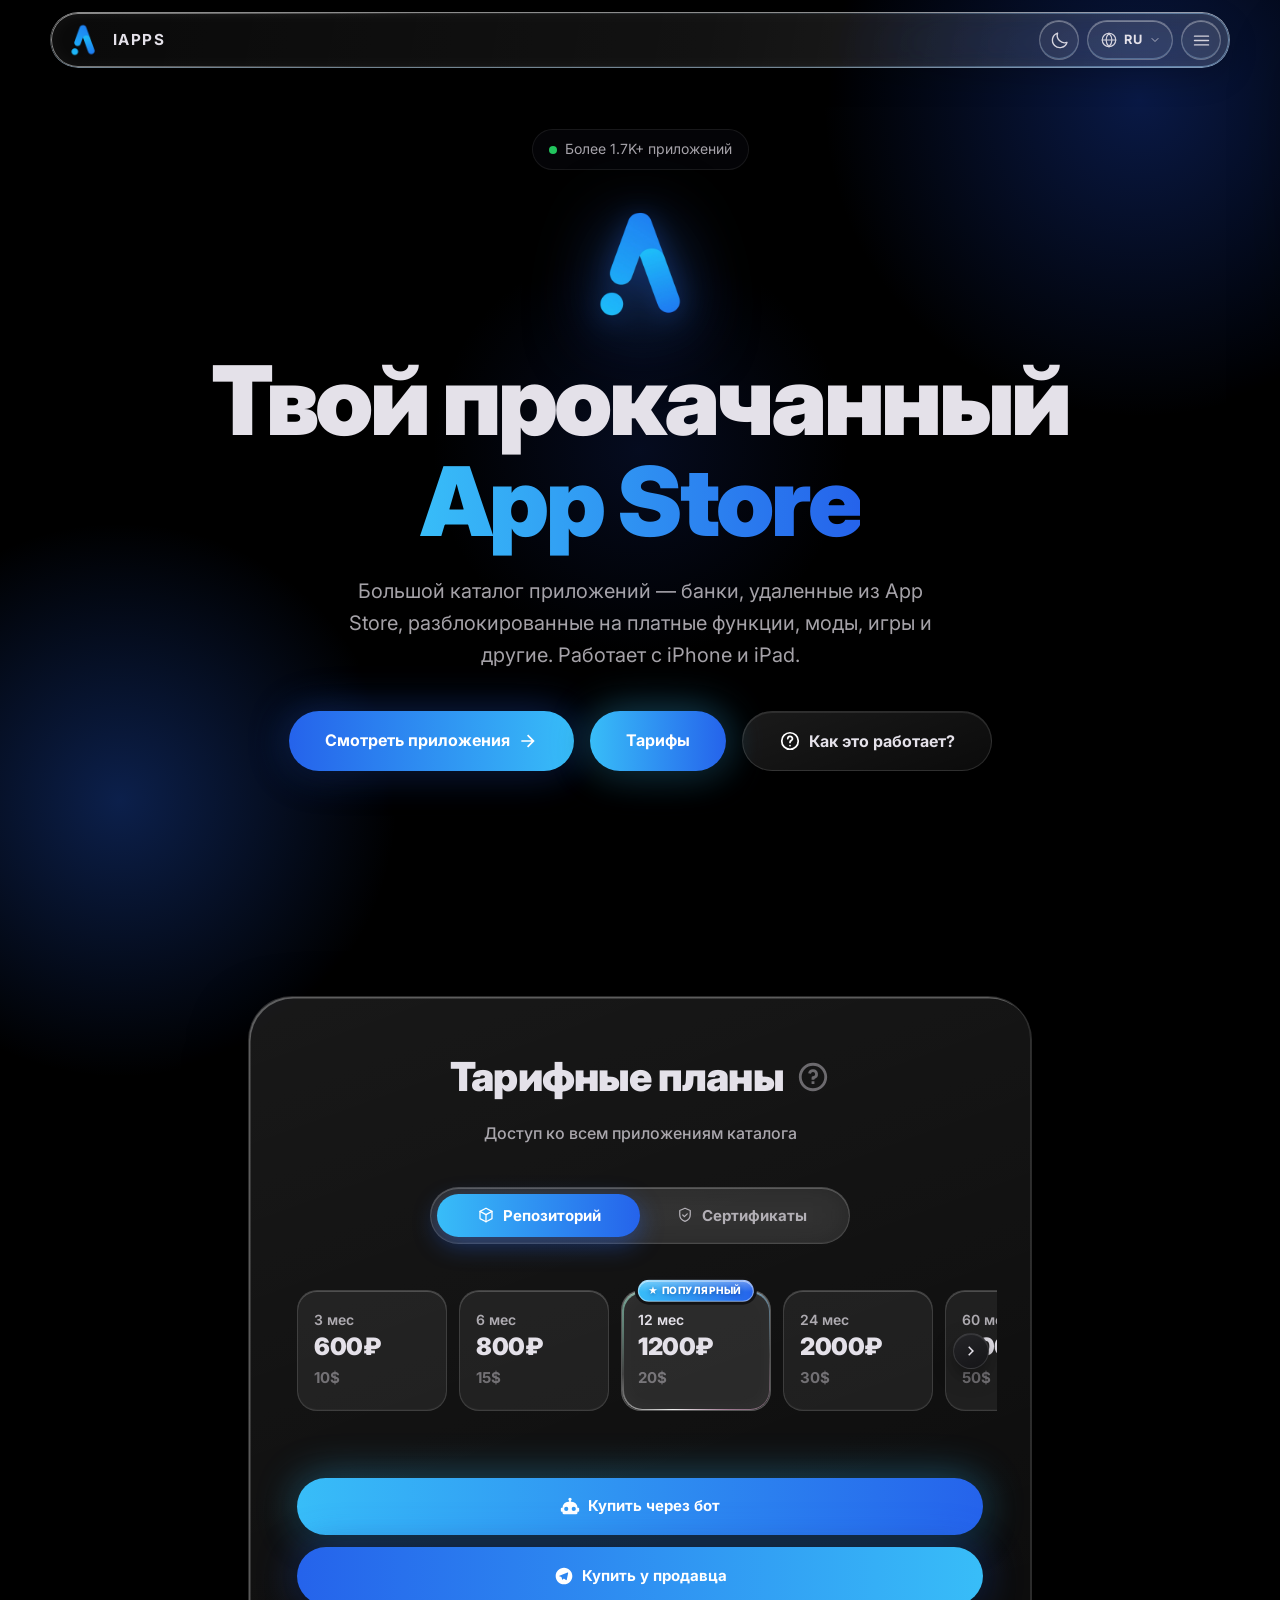
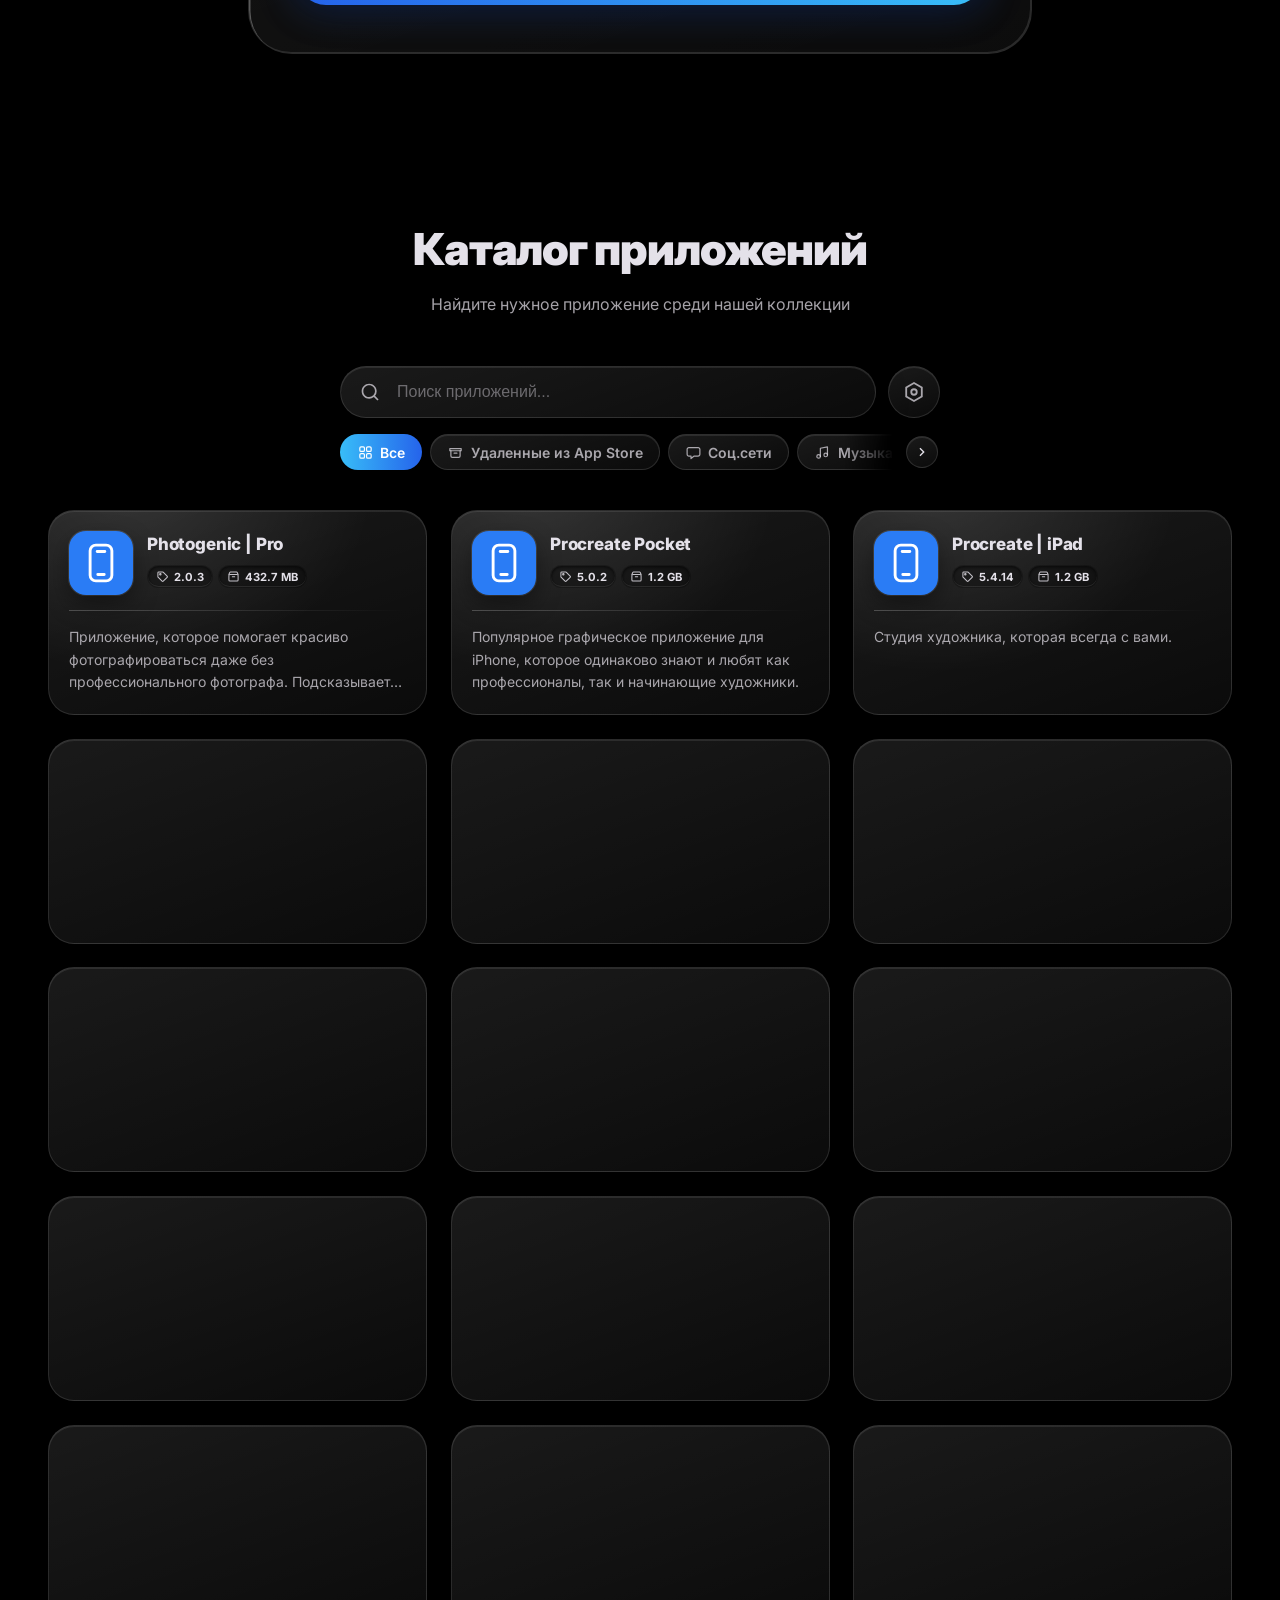
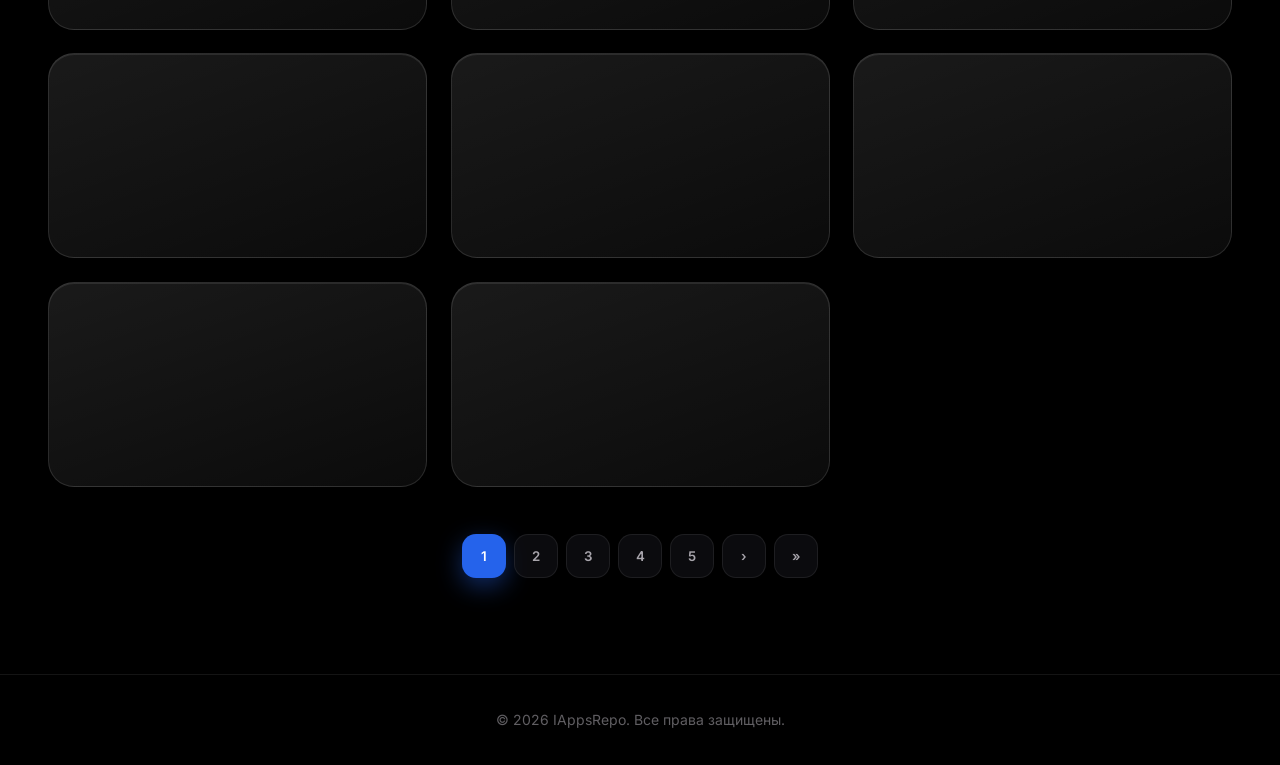
==== commit 6df7b7df: "6" ====
--- a/index.html
+++ b/index.html
@@ -8,7 +8,7 @@
     <title data-i18n="page.title">iApps - Сертификат разработчика Apple и приложения для iPhone</title>
     <link rel="icon" type="image/png" href="Images/Profile.PNG">
     <link rel="apple-touch-icon" href="Images/Profile.PNG">
-    <link rel="stylesheet" href="Styles/Style.css?v=77">
+    <link rel="stylesheet" href="Styles/Style.css?v=95">
     <link rel="preconnect" href="https://fonts.googleapis.com">
     <link rel="preconnect" href="https://fonts.gstatic.com" crossorigin>
     <link rel="preload" as="style" href="https://fonts.googleapis.com/css2?family=Inter:wght@300;400;500;600;700;800&display=swap" onload="this.onload=null;this.rel='stylesheet'">
@@ -613,7 +613,7 @@
         .header__container::before { content: ''; position: absolute; inset: 0; z-index: -1; border-radius: inherit; pointer-events: none; background: radial-gradient(120% 170% at 12% -70%, rgba(255, 255, 255, 0.15), transparent 56%); }
         .header__container::after { content: ''; position: absolute; inset: 0; padding: 1px; border-radius: inherit; pointer-events: none; -webkit-mask: linear-gradient(#000 0 0) content-box, linear-gradient(#000 0 0); -webkit-mask-composite: xor; mask: linear-gradient(#000 0 0) content-box exclude, linear-gradient(#000 0 0); background: linear-gradient(135deg, rgba(255, 255, 255, 0.5) 0%, rgba(255, 255, 255, 0.05) 32%, rgba(255, 255, 255, 0.03) 68%, rgba(255, 255, 255, 0.26) 100%); }
         .header.is-scrolled .header__container { background: linear-gradient(180deg, rgba(255, 255, 255, 0.09), rgba(255, 255, 255, 0.035)), rgba(22, 22, 26, 0.72); box-shadow: inset 0 1px 0 rgba(255, 255, 255, 0.2), inset 0 -1px 0 rgba(255, 255, 255, 0.04), 0 14px 40px rgba(0, 0, 0, 0.36); }
-        .header__logo-icon--img { width: 36px; height: 36px; border-radius: 12px; box-shadow: 0 0 0 1px rgba(255, 255, 255, 0.12); }
+        .header__logo-icon--img { width: 36px; height: 36px; }
         .header .header__logo-text { font-size: 0.95rem; font-weight: 700; letter-spacing: 0.1em; color: var(--text-primary); }
         .header .theme-toggle, .header .header__avatar--menu { width: 40px; height: 40px; border-radius: 50%; border: 1px solid rgba(255, 255, 255, 0.1); background: rgba(255, 255, 255, 0.07); box-shadow: inset 0 1px 0 rgba(255, 255, 255, 0.14); -webkit-backdrop-filter: none; backdrop-filter: none; transition: background 0.3s ease, border-color 0.3s ease; }
         .header .header__avatar--menu:hover { transform: none; }
@@ -980,15 +980,19 @@
         .header .lang-toggle[aria-expanded="true"]::after { transform: rotate(180deg); opacity: 1; }
         @media (max-width: 480px) { .header .theme-toggle.lang-toggle { padding: 0 0.55rem 0 0.6rem; gap: 0.3rem; } }
 
-        .lang-pop { position: fixed; z-index: 400; width: 236px; padding: 8px; border-radius: 28px; isolation: isolate; opacity: 0; transform: translateY(-8px) scale(0.96); pointer-events: none;
-            box-shadow: 0 18px 44px rgba(0, 0, 0, 0.4); transition: opacity 0.22s ease, transform 0.45s var(--ios); }
+        /* панель с размытием не двигается и не масштабируется (на телефоне это давало подтормаживание при закрытии): стекло и тень только плавно
+           проявляются и гаснут, а строки внутри чуть сдвигаются. Прозрачности у самой панели нет, поэтому размытие работает с первого кадра */
+        .lang-pop { position: fixed; z-index: 400; width: 236px; padding: 8px; border-radius: 28px; isolation: isolate; opacity: 1; visibility: hidden; transition: visibility 0s linear 0.24s; }
         .lang-pop[hidden] { display: none; }
-        .lang-pop.is-open { opacity: 1; transform: none; pointer-events: auto; }
+        .lang-pop.is-open { visibility: visible; transition: visibility 0s; }
+        .lang-pop .lang-opt { opacity: 0; transform: translateY(-5px); transition: opacity 0.14s ease, transform 0.2s var(--ios); }
+        .lang-pop.is-open .lang-opt { opacity: 1; transform: none; transition: opacity 0.3s ease calc(var(--i, 0) * 24ms + 40ms), transform 0.45s var(--ios) calc(var(--i, 0) * 24ms + 40ms); }
         /* стекло отдельным слоем: движение линзы не заставляет пересчитывать размытие */
-        .lang-pop::before { content: ''; position: absolute; inset: 0; z-index: -1; border-radius: inherit; pointer-events: none;
+        .lang-pop::before { content: ''; position: absolute; inset: 0; z-index: -1; border-radius: inherit; pointer-events: none; opacity: 0; transition: opacity 0.2s ease;
             background: linear-gradient(100deg, rgba(255, 255, 255, 0.06) 0%, rgba(255, 255, 255, 0.11) 60%, rgba(255, 255, 255, 0.17) 100%);
-            box-shadow: inset 0 0 0 1px rgba(255, 255, 255, 0.2), inset 0 1px 0 rgba(255, 255, 255, 0.4), inset 0 -1px 0 rgba(160, 215, 255, 0.42), inset -1px 0 0 rgba(160, 215, 255, 0.2), inset 0 0 20px rgba(255, 255, 255, 0.05);
+            box-shadow: 0 18px 44px rgba(0, 0, 0, 0.4), inset 0 0 0 1px rgba(255, 255, 255, 0.2), inset 0 1px 0 rgba(255, 255, 255, 0.4), inset 0 -1px 0 rgba(160, 215, 255, 0.42), inset -1px 0 0 rgba(160, 215, 255, 0.2), inset 0 0 20px rgba(255, 255, 255, 0.05);
             -webkit-backdrop-filter: blur(16px) saturate(1.25) brightness(1.08); backdrop-filter: blur(16px) saturate(1.25) brightness(1.08); }
+        .lang-pop.is-open::before { opacity: 1; transition: opacity 0.22s ease; }
         .lang-lens { position: absolute; left: 8px; right: 8px; top: 8px; height: 46px; z-index: 0; border-radius: 20px; pointer-events: none; opacity: 0; transition: opacity 0.25s ease;
             background: rgba(255, 255, 255, 0.15); box-shadow: inset 0 0 0 1px rgba(255, 255, 255, 0.3), inset 0 1px 0 rgba(255, 255, 255, 0.55), inset 0 0 14px rgba(255, 255, 255, 0.1); }
         .lang-lens.is-on { opacity: 1; }
@@ -997,14 +1001,84 @@
         .lang-opt.is-current .lang-opt__code { color: var(--text-primary); }
         .lang-opt:active { transform: scale(0.985); }
         .lang-opt:focus-visible { outline: 2px solid rgba(var(--accent-rgb), 0.85); outline-offset: -2px; }
-        [data-theme="light"] .lang-pop { box-shadow: 0 18px 44px rgba(20, 70, 160, 0.2); }
-        [data-theme="light"] .lang-pop::before { background: linear-gradient(100deg, rgba(255, 255, 255, 0.5), rgba(255, 255, 255, 0.64) 60%, rgba(255, 255, 255, 0.78)); box-shadow: inset 0 0 0 1px rgba(255, 255, 255, 0.85), inset 0 1px 0 #ffffff, inset 0 -1px 0 rgba(var(--accent-rgb), 0.22), inset -1px 0 0 rgba(var(--accent-rgb), 0.1); }
+        [data-theme="light"] .lang-pop::before { background: linear-gradient(100deg, rgba(255, 255, 255, 0.5), rgba(255, 255, 255, 0.64) 60%, rgba(255, 255, 255, 0.78)); box-shadow: 0 18px 44px rgba(20, 70, 160, 0.2), inset 0 0 0 1px rgba(255, 255, 255, 0.85), inset 0 1px 0 #ffffff, inset 0 -1px 0 rgba(var(--accent-rgb), 0.22), inset -1px 0 0 rgba(var(--accent-rgb), 0.1); }
         [data-theme="light"] .lang-lens { background: linear-gradient(180deg, #ffffff, rgba(255, 255, 255, 0.82)); box-shadow: inset 0 0 0 1px rgba(var(--accent-rgb), 0.16), 0 4px 12px rgba(20, 70, 160, 0.1); }
         [data-theme="light"] .lang-opt__code { color: rgba(10, 42, 85, 0.6); }
         [data-theme="light"] .lang-opt.is-current .lang-opt__code { color: var(--text-primary); }
-        @media (prefers-reduced-motion: reduce) { .lang-pop, .lang-lens { transition: none; } }
-    </style>
-    <style id="perf-fixes">
+        @media (prefers-reduced-motion: reduce) { .lang-pop, .lang-pop::before, .lang-lens, .lang-pop .lang-opt, .lang-pop.is-open .lang-opt { transition: none; } }
+    </style>
+    <style id="header-compact">
+        /* ===== шапка при прокрутке вниз сжимается: общая панель исчезает, слева остаётся только лого в стекле, справа только кнопка меню ===== */
+        /* стекло панели вынесено в слой ::before (раньше оно было у самого контейнера), чтобы его можно было плавно погасить */
+        .header__container, .header__logo, .header .header__avatar--menu { isolation: isolate; }
+        .header__logo { position: relative; padding: 0; border-radius: 9999px; transition: padding 0.5s var(--ios); }
+        .header__container { background: none !important; border-color: transparent !important; box-shadow: none !important; -webkit-backdrop-filter: none !important; backdrop-filter: none !important; transition: padding 0.5s var(--ios); }
+        .header__container::before, .header__logo::before, .header .header__avatar--menu::after {
+            content: ''; display: block; position: absolute; z-index: -1; width: auto; height: auto; margin: 0; transform: none; filter: none; border-radius: inherit; pointer-events: none;
+            background: radial-gradient(120% 170% at 12% -80%, rgba(255, 255, 255, 0.16), transparent 56%), linear-gradient(100deg, rgba(255, 255, 255, 0.04) 0%, rgba(255, 255, 255, 0.07) 55%, rgba(255, 255, 255, 0.15) 100%);
+            box-shadow: inset 0 0 0 1px rgba(255, 255, 255, 0.2), inset 0 1px 0 rgba(255, 255, 255, 0.38), inset 0 -1px 0 rgba(160, 215, 255, 0.42), inset -1px 0 0 rgba(160, 215, 255, 0.2), inset 0 0 20px rgba(255, 255, 255, 0.05), 0 10px 30px rgba(0, 0, 0, 0.2);
+            -webkit-backdrop-filter: blur(12px) saturate(1.25) brightness(1.08); backdrop-filter: blur(12px) saturate(1.25) brightness(1.08);
+            transition: opacity 0.5s var(--ios); }
+        .header__container::before { top: -1px; left: -1px; right: -1px; bottom: -1px; opacity: 1; }
+        .header__logo::before, .header .header__avatar--menu::after { top: 0; left: 0; right: 0; bottom: 0; opacity: 0; }
+        .header.is-scrolled .header__container::before { background: radial-gradient(120% 170% at 12% -80%, rgba(255, 255, 255, 0.16), transparent 56%), linear-gradient(100deg, rgba(255, 255, 255, 0.07) 0%, rgba(255, 255, 255, 0.1) 55%, rgba(255, 255, 255, 0.18) 100%); box-shadow: inset 0 0 0 1px rgba(255, 255, 255, 0.2), inset 0 1px 0 rgba(255, 255, 255, 0.34), inset 0 -1px 0 rgba(255, 255, 255, 0.09), inset 0 0 22px rgba(255, 255, 255, 0.043), 0 14px 40px rgba(0, 0, 0, 0.3); }
+        .header__logo::before, .header .header__avatar--menu::after { background: radial-gradient(120% 170% at 12% -80%, rgba(255, 255, 255, 0.16), transparent 56%), linear-gradient(100deg, rgba(255, 255, 255, 0.07) 0%, rgba(255, 255, 255, 0.1) 55%, rgba(255, 255, 255, 0.18) 100%); box-shadow: inset 0 0 0 1px rgba(255, 255, 255, 0.2), inset 0 1px 0 rgba(255, 255, 255, 0.34), inset 0 -1px 0 rgba(160, 215, 255, 0.3), inset 0 0 22px rgba(255, 255, 255, 0.043), 0 14px 40px rgba(0, 0, 0, 0.3); }
+        .header__container::after { transition: opacity 0.5s var(--ios); }
+        [data-theme="light"] .header__container::before, [data-theme="light"] .header__logo::before, [data-theme="light"] .header .header__avatar--menu::after {
+            background: radial-gradient(120% 170% at 12% -80%, rgba(255, 255, 255, 0.9), transparent 56%), linear-gradient(100deg, rgba(255, 255, 255, 0.36) 0%, rgba(255, 255, 255, 0.5) 55%, rgba(255, 255, 255, 0.66) 100%);
+            box-shadow: inset 0 0 0 1px rgba(255, 255, 255, 0.85), inset 0 1px 0 #ffffff, inset 0 -1px 0 rgba(var(--accent-rgb), 0.22), inset -1px 0 0 rgba(var(--accent-rgb), 0.1), inset 0 0 20px rgba(255, 255, 255, 0.4), 0 10px 30px rgba(20, 70, 160, 0.12); }
+        [data-theme="light"] .header.is-scrolled .header__container::before, [data-theme="light"] .header__logo::before, [data-theme="light"] .header .header__avatar--menu::after {
+            background: radial-gradient(120% 170% at 12% -80%, rgba(255, 255, 255, 0.9), transparent 56%), linear-gradient(100deg, rgba(255, 255, 255, 0.5) 0%, rgba(255, 255, 255, 0.62) 55%, rgba(255, 255, 255, 0.76) 100%);
+            box-shadow: inset 0 0 0 1px rgba(255, 255, 255, 0.85), inset 0 1px 0 #ffffff, inset 0 -1px 0 rgba(var(--accent-rgb), 0.1), inset 0 0 22px rgba(255, 255, 255, 0.4), 0 14px 40px rgba(20, 70, 160, 0.16); }
+
+        /* состояние «сжато» */
+        .header__actions { transition: gap 0.5s var(--ios); }
+        .header .header__actions .theme-toggle { max-width: 160px; transition: max-width 0.5s var(--ios), opacity 0.32s ease, transform 0.5s var(--ios), padding 0.5s var(--ios), border-width 0.5s ease, background 0.3s ease, border-color 0.3s ease, visibility 0s; }
+        .header .header__avatar--menu { transition: width 0.5s var(--ios), height 0.5s var(--ios), background 0.3s ease, border-color 0.3s ease; }
+        .header.is-compact .header__container { padding: 0 !important; pointer-events: none; }
+        .header.is-compact .header__container::before, .header.is-compact .header__container::after { opacity: 0; }
+        .header.is-compact .header__logo { padding: 6px 16px 6px 6px; pointer-events: auto; }
+        .header.is-compact .header__logo::before { opacity: 1; }
+        .header.is-compact .header__actions { gap: 0; }
+        .header.is-compact .header__actions .theme-toggle { max-width: 0 !important; min-width: 0 !important; opacity: 0; transform: scale(0.5); padding-left: 0 !important; padding-right: 0 !important; border-width: 0 !important; pointer-events: none; visibility: hidden;
+            transition: max-width 0.5s var(--ios), opacity 0.28s ease, transform 0.5s var(--ios), padding 0.5s var(--ios), border-width 0.5s ease, visibility 0s linear 0.5s; }
+        .header.is-compact .header__avatar--menu { width: 48px; height: 48px; pointer-events: auto; }
+        .header.is-compact .header__avatar--menu::after { opacity: 1; }
+        [dir="rtl"] .header.is-compact .header__logo { padding: 6px 6px 6px 16px; }
+        @media (prefers-reduced-motion: reduce) { .header__container, .header__logo, .header__actions, .header .header__actions .theme-toggle, .header .header__avatar--menu, .header__container::before, .header__logo::before, .header .header__avatar--menu::after, .header__container::after { transition: none !important; } }
+    </style>
+    <style id="logo-plain">
+        /* логотип в шапке без рамки, плитки и тени: просто лого */
+        .header .header__logo-icon, .header .header__logo-icon--img, .header .header__logo img { border: 0 !important; outline: 0 !important; box-shadow: none !important; background: none !important; border-radius: 0 !important; }
+    </style>
+    <style id="icons-pills">
+        /* ===== минималистичные значки вместо эмодзи + углублённые бейджи версии и размера на мини-карточках ===== */
+        .ico { width: 1.15em; height: 1.15em; fill: none; stroke: currentColor; stroke-width: 1.7; stroke-linecap: round; stroke-linejoin: round; flex: none; vertical-align: middle; }
+        .tab-ico, .title-ico, .cat-chip__emoji, .category-chip__ico, .cert-card__icon { display: inline-flex; align-items: center; justify-content: center; line-height: 1; }
+        .access-switch__btn .tab-ico .ico { width: 18px; height: 18px; }
+        .cat-chip__emoji .ico { width: 17px; height: 17px; }
+        .category-chip span:first-of-type.category-chip__ico { color: var(--text-secondary); font-size: 1.875rem; }
+        .category-chip span:first-of-type .ico { width: 1em; height: 1em; stroke-width: 1.5; }
+        .category-chip:has(input:checked) span:first-of-type.category-chip__ico, .chip input:checked + span { color: #fff; }
+        .modal__title, .settings-section__title, .info-item__title { display: flex; align-items: center; gap: 0.55rem; }
+        .title-ico .ico { width: 1.1em; height: 1.1em; opacity: 0.88; }
+        .app-detail__category .ico { width: 14px; height: 14px; }
+        .empty-ico { display: flex; justify-content: center; margin-bottom: 1rem; color: var(--text-muted); }
+        .empty-ico .ico { width: 3.4rem; height: 3.4rem; stroke-width: 1.2; }
+        .cert-card__icon .ico { width: 20px; height: 20px; }
+        @media (max-width: 480px) { .category-chip span:first-of-type.category-chip__ico { font-size: 1.5rem; } }
+        /* бейджи версии и размера: «утоплены» внутрь, как плитки значков в боковой панели */
+        .app-pill { border: 1px solid transparent; background: rgba(0, 0, 0, 0.24); box-shadow: inset 0 1.5px 3.5px rgba(0, 0, 0, 0.55), inset 1px 0 2px rgba(0, 0, 0, 0.2), inset 0 -1px 0 rgba(255, 255, 255, 0.12); }
+        [data-theme="light"] .app-pill { border-color: transparent; background: rgba(var(--accent-rgb), 0.07); box-shadow: inset 0 1.5px 3.5px rgba(20, 70, 160, 0.22), inset 1px 0 2px rgba(20, 70, 160, 0.08), inset 0 -1px 0 rgba(255, 255, 255, 0.95); }
+    </style>
+    <style id="light-menu-fix">
+        /* светлая тема: подложка под боковой панелью была тёмной (чёрная 32–40%), и полупрозрачное стекло панели серело, особенно над тёмными местами страницы.
+           Теперь подложка светлая, а стекло панели плотнее */
+        [data-theme="light"] .overlay { background: rgba(214, 228, 250, 0.38); }
+        @media (hover: none) { [data-theme="light"] .overlay { background: rgba(214, 228, 250, 0.5); } }
+        [data-theme="light"] .mobile-menu::after { background: rgba(255, 255, 255, 0.58); -webkit-backdrop-filter: blur(16px) saturate(1.1) brightness(1.1); backdrop-filter: blur(16px) saturate(1.1) brightness(1.1); }
+    </style>
+        <style id="perf-fixes">
         /* ===== скорость и стабильность ===== */
         /* размытие фона на десятках повторяющихся элементов (каждая карточка списка, каждая категория, кнопки) тормозило прокрутку и открытие окон: оставлено только у шапки и боковой панели */
         .app-item, .cat-chip, .cat-arrow, .search__input, .settings-btn, button, .btn, .modal__content--app { -webkit-backdrop-filter: none !important; backdrop-filter: none !important; }
@@ -1092,7 +1166,7 @@
         html[dir="rtl"] .mobile-menu.active .mm-item { transform: none; }
         html[dir="rtl"] .mobile-menu .mobile-menu__nav .mobile-menu__link:hover { transform: none; }
     </style>
-    <style id="app-detail-styles">
+        <style id="app-detail-styles">
         /* ===== окно приложения: цветная карточка в стиле постеров (цвет берётся из иконки) ===== */
         @property --app-top { syntax: '<color>'; inherits: true; initial-value: #1d6fb8; }
         @property --app-bot { syntax: '<color>'; inherits: true; initial-value: #0a2a55; }
@@ -1300,10 +1374,10 @@
                 <div class="access-switch" id="accessSwitch" role="tablist" aria-label="Товар" data-i18n-attr="aria-label:aria.product">
                     <span class="access-switch__thumb" aria-hidden="true"></span>
                     <button type="button" class="access-switch__btn is-active" role="tab" id="tabRepo" aria-selected="true" aria-controls="panelRepo" data-index="0">
-                        <span>📦</span><span data-i18n="tab.repo">Репозиторий</span>
+                        <span class="tab-ico"><svg class="ico" viewBox="0 0 24 24" aria-hidden="true" focusable="false"><path d='M12 3 20 7.2v9.6L12 21l-8-4.2V7.2L12 3z'/><path d='m4 7.2 8 4.3 8-4.3'/><path d='M12 11.5V21'/></svg></span><span data-i18n="tab.repo">Репозиторий</span>
                     </button>
                     <button type="button" class="access-switch__btn" role="tab" id="tabCert" aria-selected="false" aria-controls="panelCert" data-index="1">
-                        <span>🔐</span><span data-i18n="tab.cert">Сертификаты</span>
+                        <span class="tab-ico"><svg class="ico" viewBox="0 0 24 24" aria-hidden="true" focusable="false"><path d='M12 3 19 6v5.5c0 4.2-2.8 7.4-7 9-4.2-1.6-7-4.8-7-9V6l7-3z'/><path d='m9 12 2.2 2.2L15 10.5'/></svg></span><span data-i18n="tab.cert">Сертификаты</span>
                     </button>
                 </div>
 
@@ -1620,7 +1694,7 @@
                                     </div>
                                     <div tabindex="0" class="pricing__item cert-card" data-product="Сертификат" data-duration="Год | Супер30 + JIT" data-duration-en="Year | Super30 + JIT" data-price="2000₽">
                                         <span class="cert-card__head">
-                                            <span class="cert-card__icon">⚡</span>
+                                            <span class="cert-card__icon"><svg class="ico" viewBox="0 0 24 24" aria-hidden="true" focusable="false"><path d='M13 2.8 5 13.2h5.8L10 21.2l8-10.5h-5.8l.8-7.9z'/></svg></span>
                                             <span class="cert-card__name" data-i18n="cert.s30jit">Супер30 + JIT</span>
                                         </span>
                                         <span class="cert-card__priceRow">
@@ -1719,19 +1793,19 @@
                     <svg viewBox="0 0 24 24" width="16" height="16"><path d="M10.828 12l4.95 4.95-1.414 1.414L8 12l6.364-6.364 1.414 1.414z"/></svg>
                 </button>
                 <div class="category-bar__scroll" role="group" aria-label="Категории" data-i18n-attr="aria-label:aria.categories">
-                    <button type="button" class="cat-chip is-active" data-value="" aria-pressed="true"><span class="cat-chip__emoji">🌐</span><span data-i18n="common.all">Все</span></button>
-                    <button type="button" class="cat-chip" data-value="Russia" aria-pressed="false"><span class="cat-chip__emoji">🇷🇺</span><span data-i18n="cat.Russia">Удаленные из App Store</span></button>
-                    <button type="button" class="cat-chip" data-value="Social" aria-pressed="false"><span class="cat-chip__emoji">💬</span><span data-i18n="cat.Social">Соц.сети</span></button>
-                    <button type="button" class="cat-chip" data-value="Music" aria-pressed="false"><span class="cat-chip__emoji">🎵</span><span data-i18n="cat.Music">Музыка</span></button>
-                    <button type="button" class="cat-chip" data-value="Video" aria-pressed="false"><span class="cat-chip__emoji">🎬</span><span data-i18n="cat.Video">Видео</span></button>
-                    <button type="button" class="cat-chip" data-value="Design" aria-pressed="false"><span class="cat-chip__emoji">🎨</span><span data-i18n="cat.Design">Дизайн</span></button>
-                    <button type="button" class="cat-chip" data-value="Network" aria-pressed="false"><span class="cat-chip__emoji">🌍</span><span>VPN</span></button>
-                    <button type="button" class="cat-chip" data-value="Study" aria-pressed="false"><span class="cat-chip__emoji">📚</span><span data-i18n="cat.Study">Учёба</span></button>
-                    <button type="button" class="cat-chip" data-value="Office" aria-pressed="false"><span class="cat-chip__emoji">📋</span><span data-i18n="cat.Office">Офис</span></button>
-                    <button type="button" class="cat-chip" data-value="Games" aria-pressed="false"><span class="cat-chip__emoji">🎮</span><span data-i18n="cat.Games">Игры</span></button>
-                    <button type="button" class="cat-chip" data-value="Kids" aria-pressed="false"><span class="cat-chip__emoji">👶</span><span data-i18n="cat.Kids">Дети</span></button>
-                    <button type="button" class="cat-chip" data-value="Life" aria-pressed="false"><span class="cat-chip__emoji">💪</span><span data-i18n="cat.Life">Здоровье</span></button>
-                    <button type="button" class="cat-chip" data-value="Other" aria-pressed="false"><span class="cat-chip__emoji">📦</span><span data-i18n="cat.Other">Другое</span></button>
+                    <button type="button" class="cat-chip is-active" data-value="" aria-pressed="true"><span class="cat-chip__emoji"><svg class="ico" viewBox="0 0 24 24" aria-hidden="true" focusable="false"><rect x='4' y='4' width='6.5' height='6.5' rx='1.8'/><rect x='13.5' y='4' width='6.5' height='6.5' rx='1.8'/><rect x='4' y='13.5' width='6.5' height='6.5' rx='1.8'/><rect x='13.5' y='13.5' width='6.5' height='6.5' rx='1.8'/></svg></span><span data-i18n="common.all">Все</span></button>
+                    <button type="button" class="cat-chip" data-value="Russia" aria-pressed="false"><span class="cat-chip__emoji"><svg class="ico" viewBox="0 0 24 24" aria-hidden="true" focusable="false"><path d='M4 6.5h16v3H4z'/><path d='M5.5 9.5V17a2 2 0 0 0 2 2h9a2 2 0 0 0 2-2V9.5'/><path d='M10 13h4'/></svg></span><span data-i18n="cat.Russia">Удаленные из App Store</span></button>
+                    <button type="button" class="cat-chip" data-value="Social" aria-pressed="false"><span class="cat-chip__emoji"><svg class="ico" viewBox="0 0 24 24" aria-hidden="true" focusable="false"><path d='M5.5 5h13A2.5 2.5 0 0 1 21 7.5v7a2.5 2.5 0 0 1-2.5 2.5H13l-4.5 3.5V17H5.5A2.5 2.5 0 0 1 3 14.5v-7A2.5 2.5 0 0 1 5.5 5z'/></svg></span><span data-i18n="cat.Social">Соц.сети</span></button>
+                    <button type="button" class="cat-chip" data-value="Music" aria-pressed="false"><span class="cat-chip__emoji"><svg class="ico" viewBox="0 0 24 24" aria-hidden="true" focusable="false"><path d='M9 17.5V6l10-2v11.5'/><circle cx='6.5' cy='17.5' r='2.5'/><circle cx='16.5' cy='15.5' r='2.5'/></svg></span><span data-i18n="cat.Music">Музыка</span></button>
+                    <button type="button" class="cat-chip" data-value="Video" aria-pressed="false"><span class="cat-chip__emoji"><svg class="ico" viewBox="0 0 24 24" aria-hidden="true" focusable="false"><rect x='3.5' y='5' width='17' height='14' rx='3'/><path d='m10.3 9.4 4.4 2.6-4.4 2.6V9.4z'/></svg></span><span data-i18n="cat.Video">Видео</span></button>
+                    <button type="button" class="cat-chip" data-value="Design" aria-pressed="false"><span class="cat-chip__emoji"><svg class="ico" viewBox="0 0 24 24" aria-hidden="true" focusable="false"><path d='M12 3.5a8.5 8.5 0 1 0 0 17c1.3 0 1.9-.9 1.9-1.8 0-1.5-1.3-1.7-1.3-2.9 0-.9.7-1.5 1.6-1.5H17a3.5 3.5 0 0 0 3.5-3.5C20.5 6.8 16.8 3.5 12 3.5z'/><path d='M7.8 11h.01M11 7.6h.01M15.4 8.6h.01' stroke-width='2.2'/></svg></span><span data-i18n="cat.Design">Дизайн</span></button>
+                    <button type="button" class="cat-chip" data-value="Network" aria-pressed="false"><span class="cat-chip__emoji"><svg class="ico" viewBox="0 0 24 24" aria-hidden="true" focusable="false"><circle cx='12' cy='12' r='9'/><path d='M3 12h18M12 3c2.6 2.7 3.9 5.7 3.9 9S14.6 18.3 12 21c-2.6-2.7-3.9-5.7-3.9-9S9.4 5.7 12 3z'/></svg></span><span>VPN</span></button>
+                    <button type="button" class="cat-chip" data-value="Study" aria-pressed="false"><span class="cat-chip__emoji"><svg class="ico" viewBox="0 0 24 24" aria-hidden="true" focusable="false"><path d='M4 5.5A1.5 1.5 0 0 1 5.5 4H11v15H5.5A1.5 1.5 0 0 0 4 20.5v-15z'/><path d='M20 5.5A1.5 1.5 0 0 0 18.5 4H13v15h5.5a1.5 1.5 0 0 1 1.5 1.5v-15z'/></svg></span><span data-i18n="cat.Study">Учёба</span></button>
+                    <button type="button" class="cat-chip" data-value="Office" aria-pressed="false"><span class="cat-chip__emoji"><svg class="ico" viewBox="0 0 24 24" aria-hidden="true" focusable="false"><rect x='4' y='7.5' width='16' height='12' rx='2.2'/><path d='M9 7.5V6a1.5 1.5 0 0 1 1.5-1.5h3A1.5 1.5 0 0 1 15 6v1.5M4 12.5h16'/></svg></span><span data-i18n="cat.Office">Офис</span></button>
+                    <button type="button" class="cat-chip" data-value="Games" aria-pressed="false"><span class="cat-chip__emoji"><svg class="ico" viewBox="0 0 24 24" aria-hidden="true" focusable="false"><path d='M7.5 8h9A4.5 4.5 0 0 1 21 12.5l-.6 3.4a2.2 2.2 0 0 1-3.8 1.1L15 15H9l-1.6 2a2.2 2.2 0 0 1-3.8-1.1L3 12.5A4.5 4.5 0 0 1 7.5 8z'/><path d='M8 10.5v3M6.5 12h3'/><path d='M15.4 11.6h.01M17.6 13.2h.01' stroke-width='2.2'/></svg></span><span data-i18n="cat.Games">Игры</span></button>
+                    <button type="button" class="cat-chip" data-value="Kids" aria-pressed="false"><span class="cat-chip__emoji"><svg class="ico" viewBox="0 0 24 24" aria-hidden="true" focusable="false"><circle cx='12' cy='12' r='8.5'/><path d='M8.6 14a4.2 4.2 0 0 0 6.8 0'/><path d='M9.2 9.8h.01M14.8 9.8h.01' stroke-width='2.2'/></svg></span><span data-i18n="cat.Kids">Дети</span></button>
+                    <button type="button" class="cat-chip" data-value="Life" aria-pressed="false"><span class="cat-chip__emoji"><svg class="ico" viewBox="0 0 24 24" aria-hidden="true" focusable="false"><path d='M12 20s-7.2-4.5-7.2-10A4.1 4.1 0 0 1 12 7.6 4.1 4.1 0 0 1 19.2 10C19.2 15.5 12 20 12 20z'/><path d='M8.4 12.2h2l1.1-2.2 1.8 3.8 1-1.6h1.3'/></svg></span><span data-i18n="cat.Life">Здоровье</span></button>
+                    <button type="button" class="cat-chip" data-value="Other" aria-pressed="false"><span class="cat-chip__emoji"><svg class="ico" viewBox="0 0 24 24" aria-hidden="true" focusable="false"><circle cx='12' cy='12' r='9'/><path d='M8.2 12h.01M12 12h.01M15.8 12h.01' stroke-width='2.4'/></svg></span><span data-i18n="cat.Other">Другое</span></button>
                 </div>
                 <button type="button" class="cat-arrow cat-arrow--next" aria-label="Вперёд" data-i18n-attr="aria-label:aria.next" hidden>
                     <svg viewBox="0 0 24 24" width="16" height="16"><path d="M13.172 12l-4.95-4.95 1.414-1.414L16 12l-6.364 6.364-1.414-1.414z"/></svg>
@@ -1746,21 +1820,21 @@
         <div class="modal__backdrop" id="modalBackdrop"></div>
         <div class="modal__content">
             <div class="modal__header">
-                <h3 class="modal__title" data-i18n="filters.title">⚙️ Фильтры</h3>
+                <h3 class="modal__title"><span class="title-ico"><svg class="ico" viewBox="0 0 24 24" aria-hidden="true" focusable="false"><path d='M4 7h8M17 7h3M4 12h3M12 12h8M4 17h9M18 17h2'/><circle cx='14.5' cy='7' r='2.2'/><circle cx='9.5' cy='12' r='2.2'/><circle cx='15.5' cy='17' r='2.2'/></svg></span><span data-i18n="filters.title">Фильтры</span></h3>
                 <button class="modal__close" id="closeSettings">
                     <svg viewBox="0 0 24 24" width="24" height="24"><path d="M12 10.586l4.95-4.95 1.414 1.414-4.95 4.95 4.95 4.95-1.414 1.414-4.95-4.95-4.95 4.95-1.414-1.414 4.95-4.95-4.95-4.95L7.05 5.636z"/></svg>
                 </button>
             </div>
             <div class="modal__body">
                 <div class="settings-section">
-                    <h4 class="settings-section__title" data-i18n="sort.title">↕️ Сортировка</h4>
+                    <h4 class="settings-section__title"><span class="title-ico"><svg class="ico" viewBox="0 0 24 24" aria-hidden="true" focusable="false"><path d='M8 4v16M8 4 5 7M8 4l3 3M16 20V4M16 20l-3-3M16 20l3-3'/></svg></span><span data-i18n="sort.title">Сортировка</span></h4>
                     <div class="settings-chips">
                         <label class="chip"><input type="radio" name="sortMode" value="time" checked><span data-i18n="sort.new">Новые</span></label>
                         <label class="chip"><input type="radio" name="sortMode" value="full"><span data-i18n="common.all">Все</span></label>
                     </div>
                 </div>
                 <div class="settings-section">
-                    <h4 class="settings-section__title" data-i18n="perpage.title">📊 Количество на странице</h4>
+                    <h4 class="settings-section__title"><span class="title-ico"><svg class="ico" viewBox="0 0 24 24" aria-hidden="true" focusable="false"><path d='M5 20v-8M12 20V5M19 20v-5'/></svg></span><span data-i18n="perpage.title">Количество на странице</span></h4>
                     <div class="settings-chips">
                         <label class="chip"><input type="radio" name="itemsPerPage" value="20" checked><span>20</span></label>
                         <label class="chip"><input type="radio" name="itemsPerPage" value="50"><span>50</span></label>
@@ -1768,21 +1842,21 @@
                     </div>
                 </div>
                 <div class="settings-section">
-                    <h4 class="settings-section__title" data-i18n="category.title">📂 Категория</h4>
+                    <h4 class="settings-section__title"><span class="title-ico"><svg class="ico" viewBox="0 0 24 24" aria-hidden="true" focusable="false"><path d='M3.5 7.5a2 2 0 0 1 2-2H10l2 2.2h6.5a2 2 0 0 1 2 2V17a2 2 0 0 1-2 2h-13a2 2 0 0 1-2-2V7.5z'/></svg></span><span data-i18n="category.title">Категория</span></h4>
                     <div class="category-grid">
-                        <label class="category-chip"><input type="radio" name="categoryApps" value="" checked><span>🌐</span><span data-i18n="common.all">Все</span></label>
-                        <label class="category-chip"><input type="radio" name="categoryApps" value="Russia"><span>🇷🇺</span><span data-i18n="cat.Russia">Удаленные из App Store</span></label>
-                        <label class="category-chip"><input type="radio" name="categoryApps" value="Social"><span>💬</span><span data-i18n="cat.Social">Соц.сети</span></label>
-                        <label class="category-chip"><input type="radio" name="categoryApps" value="Music"><span>🎵</span><span data-i18n="cat.Music">Музыка</span></label>
-                        <label class="category-chip"><input type="radio" name="categoryApps" value="Video"><span>🎬</span><span data-i18n="cat.Video">Видео</span></label>
-                        <label class="category-chip"><input type="radio" name="categoryApps" value="Design"><span>🎨</span><span data-i18n="cat.Design">Дизайн</span></label>
-                        <label class="category-chip"><input type="radio" name="categoryApps" value="Network"><span>🌍</span><span>VPN</span></label>
-                        <label class="category-chip"><input type="radio" name="categoryApps" value="Study"><span>📚</span><span data-i18n="cat.Study">Учёба</span></label>
-                        <label class="category-chip"><input type="radio" name="categoryApps" value="Office"><span>📋</span><span data-i18n="cat.Office">Офис</span></label>
-                        <label class="category-chip"><input type="radio" name="categoryApps" value="Games"><span>🎮</span><span data-i18n="cat.Games">Игры</span></label>
-                        <label class="category-chip"><input type="radio" name="categoryApps" value="Kids"><span>👶</span><span data-i18n="cat.Kids">Дети</span></label>
-                        <label class="category-chip"><input type="radio" name="categoryApps" value="Life"><span>💪</span><span data-i18n="cat.Life">Здоровье</span></label>
-                        <label class="category-chip"><input type="radio" name="categoryApps" value="Other"><span>📦</span><span data-i18n="cat.Other">Другое</span></label>
+                        <label class="category-chip"><input type="radio" name="categoryApps" value="" checked><span class="category-chip__ico"><svg class="ico" viewBox="0 0 24 24" aria-hidden="true" focusable="false"><rect x='4' y='4' width='6.5' height='6.5' rx='1.8'/><rect x='13.5' y='4' width='6.5' height='6.5' rx='1.8'/><rect x='4' y='13.5' width='6.5' height='6.5' rx='1.8'/><rect x='13.5' y='13.5' width='6.5' height='6.5' rx='1.8'/></svg></span><span data-i18n="common.all">Все</span></label>
+                        <label class="category-chip"><input type="radio" name="categoryApps" value="Russia"><span class="category-chip__ico"><svg class="ico" viewBox="0 0 24 24" aria-hidden="true" focusable="false"><path d='M4 6.5h16v3H4z'/><path d='M5.5 9.5V17a2 2 0 0 0 2 2h9a2 2 0 0 0 2-2V9.5'/><path d='M10 13h4'/></svg></span><span data-i18n="cat.Russia">Удаленные из App Store</span></label>
+                        <label class="category-chip"><input type="radio" name="categoryApps" value="Social"><span class="category-chip__ico"><svg class="ico" viewBox="0 0 24 24" aria-hidden="true" focusable="false"><path d='M5.5 5h13A2.5 2.5 0 0 1 21 7.5v7a2.5 2.5 0 0 1-2.5 2.5H13l-4.5 3.5V17H5.5A2.5 2.5 0 0 1 3 14.5v-7A2.5 2.5 0 0 1 5.5 5z'/></svg></span><span data-i18n="cat.Social">Соц.сети</span></label>
+                        <label class="category-chip"><input type="radio" name="categoryApps" value="Music"><span class="category-chip__ico"><svg class="ico" viewBox="0 0 24 24" aria-hidden="true" focusable="false"><path d='M9 17.5V6l10-2v11.5'/><circle cx='6.5' cy='17.5' r='2.5'/><circle cx='16.5' cy='15.5' r='2.5'/></svg></span><span data-i18n="cat.Music">Музыка</span></label>
+                        <label class="category-chip"><input type="radio" name="categoryApps" value="Video"><span class="category-chip__ico"><svg class="ico" viewBox="0 0 24 24" aria-hidden="true" focusable="false"><rect x='3.5' y='5' width='17' height='14' rx='3'/><path d='m10.3 9.4 4.4 2.6-4.4 2.6V9.4z'/></svg></span><span data-i18n="cat.Video">Видео</span></label>
+                        <label class="category-chip"><input type="radio" name="categoryApps" value="Design"><span class="category-chip__ico"><svg class="ico" viewBox="0 0 24 24" aria-hidden="true" focusable="false"><path d='M12 3.5a8.5 8.5 0 1 0 0 17c1.3 0 1.9-.9 1.9-1.8 0-1.5-1.3-1.7-1.3-2.9 0-.9.7-1.5 1.6-1.5H17a3.5 3.5 0 0 0 3.5-3.5C20.5 6.8 16.8 3.5 12 3.5z'/><path d='M7.8 11h.01M11 7.6h.01M15.4 8.6h.01' stroke-width='2.2'/></svg></span><span data-i18n="cat.Design">Дизайн</span></label>
+                        <label class="category-chip"><input type="radio" name="categoryApps" value="Network"><span class="category-chip__ico"><svg class="ico" viewBox="0 0 24 24" aria-hidden="true" focusable="false"><circle cx='12' cy='12' r='9'/><path d='M3 12h18M12 3c2.6 2.7 3.9 5.7 3.9 9S14.6 18.3 12 21c-2.6-2.7-3.9-5.7-3.9-9S9.4 5.7 12 3z'/></svg></span><span>VPN</span></label>
+                        <label class="category-chip"><input type="radio" name="categoryApps" value="Study"><span class="category-chip__ico"><svg class="ico" viewBox="0 0 24 24" aria-hidden="true" focusable="false"><path d='M4 5.5A1.5 1.5 0 0 1 5.5 4H11v15H5.5A1.5 1.5 0 0 0 4 20.5v-15z'/><path d='M20 5.5A1.5 1.5 0 0 0 18.5 4H13v15h5.5a1.5 1.5 0 0 1 1.5 1.5v-15z'/></svg></span><span data-i18n="cat.Study">Учёба</span></label>
+                        <label class="category-chip"><input type="radio" name="categoryApps" value="Office"><span class="category-chip__ico"><svg class="ico" viewBox="0 0 24 24" aria-hidden="true" focusable="false"><rect x='4' y='7.5' width='16' height='12' rx='2.2'/><path d='M9 7.5V6a1.5 1.5 0 0 1 1.5-1.5h3A1.5 1.5 0 0 1 15 6v1.5M4 12.5h16'/></svg></span><span data-i18n="cat.Office">Офис</span></label>
+                        <label class="category-chip"><input type="radio" name="categoryApps" value="Games"><span class="category-chip__ico"><svg class="ico" viewBox="0 0 24 24" aria-hidden="true" focusable="false"><path d='M7.5 8h9A4.5 4.5 0 0 1 21 12.5l-.6 3.4a2.2 2.2 0 0 1-3.8 1.1L15 15H9l-1.6 2a2.2 2.2 0 0 1-3.8-1.1L3 12.5A4.5 4.5 0 0 1 7.5 8z'/><path d='M8 10.5v3M6.5 12h3'/><path d='M15.4 11.6h.01M17.6 13.2h.01' stroke-width='2.2'/></svg></span><span data-i18n="cat.Games">Игры</span></label>
+                        <label class="category-chip"><input type="radio" name="categoryApps" value="Kids"><span class="category-chip__ico"><svg class="ico" viewBox="0 0 24 24" aria-hidden="true" focusable="false"><circle cx='12' cy='12' r='8.5'/><path d='M8.6 14a4.2 4.2 0 0 0 6.8 0'/><path d='M9.2 9.8h.01M14.8 9.8h.01' stroke-width='2.2'/></svg></span><span data-i18n="cat.Kids">Дети</span></label>
+                        <label class="category-chip"><input type="radio" name="categoryApps" value="Life"><span class="category-chip__ico"><svg class="ico" viewBox="0 0 24 24" aria-hidden="true" focusable="false"><path d='M12 20s-7.2-4.5-7.2-10A4.1 4.1 0 0 1 12 7.6 4.1 4.1 0 0 1 19.2 10C19.2 15.5 12 20 12 20z'/><path d='M8.4 12.2h2l1.1-2.2 1.8 3.8 1-1.6h1.3'/></svg></span><span data-i18n="cat.Life">Здоровье</span></label>
+                        <label class="category-chip"><input type="radio" name="categoryApps" value="Other"><span class="category-chip__ico"><svg class="ico" viewBox="0 0 24 24" aria-hidden="true" focusable="false"><circle cx='12' cy='12' r='9'/><path d='M8.2 12h.01M12 12h.01M15.8 12h.01' stroke-width='2.4'/></svg></span><span data-i18n="cat.Other">Другое</span></label>
                     </div>
                 </div>
                 <button class="btn btn--reset" id="resetFilters">
@@ -1804,11 +1878,11 @@
             </div>
             <div class="modal__body">
                 <div class="info-item">
-                    <h4 class="info-item__title" data-i18n="info.certTitle">🔐 Сертификат разработчика</h4>
+                    <h4 class="info-item__title"><span class="title-ico"><svg class="ico" viewBox="0 0 24 24" aria-hidden="true" focusable="false"><path d='M12 3 19 6v5.5c0 4.2-2.8 7.4-7 9-4.2-1.6-7-4.8-7-9V6l7-3z'/><path d='m9 12 2.2 2.2L15 10.5'/></svg></span><span data-i18n="info.certTitle">Сертификат разработчика</span></h4>
                     <p class="info-item__text" data-i18n="info.certText">Нужен для возможности установки сторонних приложений на iPhone и iPad. Действует до одного года максимум. Для использования и установки не требуется ПК.</p>
                 </div>
                 <div class="info-item">
-                    <h4 class="info-item__title" data-i18n="info.repoTitle">📦 Репозиторий</h4>
+                    <h4 class="info-item__title"><span class="title-ico"><svg class="ico" viewBox="0 0 24 24" aria-hidden="true" focusable="false"><path d='M12 3 20 7.2v9.6L12 21l-8-4.2V7.2L12 3z'/><path d='m4 7.2 8 4.3 8-4.3'/><path d='M12 11.5V21'/></svg></span><span data-i18n="info.repoTitle">Репозиторий</span></h4>
                     <p class="info-item__text" data-i18n="info.repoText">Наш каталог взломанных приложений (взломы, моды, банки, удаленные приложения и многие другие). Для использования нужен сертификат.</p>
                 </div>
             </div>
@@ -1976,16 +2050,16 @@
   "cat.Money": "Финансы",
   "cat.Travel": "Путешествия",
   "cat.Themes": "Темы",
-  "filters.title": "⚙️ Фильтры",
-  "sort.title": "↕️ Сортировка",
+  "filters.title": "Фильтры",
+  "sort.title": "Сортировка",
   "sort.new": "Новые",
-  "perpage.title": "📊 Количество на странице",
-  "category.title": "📂 Категория",
+  "perpage.title": "Количество на странице",
+  "category.title": "Категория",
   "filters.reset": "Сбросить фильтры",
   "info.title": "О товарах",
-  "info.certTitle": "🔐 Сертификат разработчика",
+  "info.certTitle": "Сертификат разработчика",
   "info.certText": "Нужен для возможности установки сторонних приложений на iPhone и iPad. Действует до одного года максимум. Для использования и установки не требуется ПК.",
-  "info.repoTitle": "📦 Репозиторий",
+  "info.repoTitle": "Репозиторий",
   "info.repoText": "Наш каталог взломанных приложений (взломы, моды, банки, удаленные приложения и многие другие). Для использования нужен сертификат.",
   "modal.appDefault": "Приложение",
   "footer.rights": "Все права защищены.",
@@ -2101,16 +2175,16 @@
   "cat.Money": "Finance",
   "cat.Travel": "Travel",
   "cat.Themes": "Themes",
-  "filters.title": "⚙️ Filters",
-  "sort.title": "↕️ Sorting",
+  "filters.title": "Filters",
+  "sort.title": "Sorting",
   "sort.new": "Newest",
-  "perpage.title": "📊 Items per page",
-  "category.title": "📂 Category",
+  "perpage.title": "Items per page",
+  "category.title": "Category",
   "filters.reset": "Reset filters",
   "info.title": "About the products",
-  "info.certTitle": "🔐 Developer certificate",
+  "info.certTitle": "Developer certificate",
   "info.certText": "Required to install third-party apps on iPhone and iPad. Valid for up to one year. No PC is needed to use or install it.",
-  "info.repoTitle": "📦 Repository",
+  "info.repoTitle": "Repository",
   "info.repoText": "Our catalog of cracked apps (cracks, mods, banking apps, removed apps and many more). A certificate is required to use it.",
   "modal.appDefault": "App",
   "footer.rights": "All rights reserved.",
@@ -2226,16 +2300,16 @@
  "cat.Money": "Фінанси",
  "cat.Travel": "Подорожі",
  "cat.Themes": "Теми",
- "filters.title": "⚙️ Фільтри",
- "sort.title": "↕️ Сортування",
+ "filters.title": "Фільтри",
+ "sort.title": "Сортування",
  "sort.new": "Нові",
- "perpage.title": "📊 Кількість на сторінці",
- "category.title": "📂 Категорія",
+ "perpage.title": "Кількість на сторінці",
+ "category.title": "Категорія",
  "filters.reset": "Скинути фільтри",
  "info.title": "Про товари",
- "info.certTitle": "🔐 Сертифікат розробника",
+ "info.certTitle": "Сертифікат розробника",
  "info.certText": "Потрібен для встановлення сторонніх застосунків на iPhone і iPad. Діє до одного року максимум. Для використання та встановлення ПК не потрібен.",
- "info.repoTitle": "📦 Репозиторій",
+ "info.repoTitle": "Репозиторій",
  "info.repoText": "Наш каталог зламаних застосунків (злами, моди, банки, видалені застосунки та багато інших). Для використання потрібен сертифікат.",
  "modal.appDefault": "Застосунок",
  "footer.rights": "Усі права захищено.",
@@ -2351,16 +2425,16 @@
  "cat.Money": "Finanzas",
  "cat.Travel": "Viajes",
  "cat.Themes": "Temas",
- "filters.title": "⚙️ Filtros",
- "sort.title": "↕️ Orden",
+ "filters.title": "Filtros",
+ "sort.title": "Orden",
  "sort.new": "Más recientes",
- "perpage.title": "📊 Resultados por página",
- "category.title": "📂 Categoría",
+ "perpage.title": "Resultados por página",
+ "category.title": "Categoría",
  "filters.reset": "Restablecer filtros",
  "info.title": "Sobre los productos",
- "info.certTitle": "🔐 Certificado de desarrollador",
+ "info.certTitle": "Certificado de desarrollador",
  "info.certText": "Necesario para instalar apps de terceros en iPhone y iPad. Válido hasta un año como máximo. No se necesita PC para usarlo ni instalarlo.",
- "info.repoTitle": "📦 Repositorio",
+ "info.repoTitle": "Repositorio",
  "info.repoText": "Nuestro catálogo de apps crackeadas (cracks, mods, apps bancarias, apps eliminadas y muchas más). Se necesita un certificado para usarlo.",
  "modal.appDefault": "Aplicación",
  "footer.rights": "Todos los derechos reservados.",
@@ -2476,16 +2550,16 @@
  "cat.Money": "金融",
  "cat.Travel": "旅行",
  "cat.Themes": "主题",
- "filters.title": "⚙️ 筛选",
- "sort.title": "↕️ 排序",
+ "filters.title": "筛选",
+ "sort.title": "排序",
  "sort.new": "最新",
- "perpage.title": "📊 每页数量",
- "category.title": "📂 分类",
+ "perpage.title": "每页数量",
+ "category.title": "分类",
  "filters.reset": "重置筛选",
  "info.title": "商品说明",
- "info.certTitle": "🔐 开发者证书",
+ "info.certTitle": "开发者证书",
  "info.certText": "用于在 iPhone 和 iPad 上安装第三方应用。有效期最长一年。使用和安装无需电脑。",
- "info.repoTitle": "📦 软件源",
+ "info.repoTitle": "软件源",
  "info.repoText": "我们的破解应用目录（破解版、模组、银行类应用、已下架应用等众多应用）。使用需要证书。",
  "modal.appDefault": "应用",
  "footer.rights": "保留所有权利。",
@@ -2601,16 +2675,16 @@
  "cat.Money": "المالية",
  "cat.Travel": "السفر",
  "cat.Themes": "السمات",
- "filters.title": "⚙️ المرشحات",
- "sort.title": "↕️ الترتيب",
+ "filters.title": "المرشحات",
+ "sort.title": "الترتيب",
  "sort.new": "الأحدث",
- "perpage.title": "📊 عدد العناصر في الصفحة",
- "category.title": "📂 الفئة",
+ "perpage.title": "عدد العناصر في الصفحة",
+ "category.title": "الفئة",
  "filters.reset": "إعادة ضبط المرشحات",
  "info.title": "عن المنتجات",
- "info.certTitle": "🔐 شهادة المطوّر",
+ "info.certTitle": "شهادة المطوّر",
  "info.certText": "مطلوبة لتثبيت تطبيقات الجهات الخارجية على iPhone وiPad. صالحة لمدة سنة كحد أقصى. لا حاجة إلى كمبيوتر للاستخدام أو التثبيت.",
- "info.repoTitle": "📦 المستودع",
+ "info.repoTitle": "المستودع",
  "info.repoText": "كتالوجنا للتطبيقات المعدّلة (تعديلات، وتطبيقات البنوك، والتطبيقات المحذوفة وغيرها الكثير). يتطلب الاستخدام وجود شهادة.",
  "modal.appDefault": "تطبيق",
  "footer.rights": "جميع الحقوق محفوظة.",
@@ -2692,8 +2766,6 @@
         if (!META[l]) return;
         lang = l;
         try { localStorage.setItem('lang', l); } catch (e) {}
-        // на время смены языка переходы отключены: сотни элементов не анимируются разом, пока меняются размеры и направление
-        const rt = document.documentElement; rt.classList.add('theme-switching'); clearTimeout(window.__langQuiet); window.__langQuiet = setTimeout(() => rt.classList.remove('theme-switching'), 600);
         apply();
         document.dispatchEvent(new CustomEvent('iapps:lang', { detail: { lang: l } }));
     }
@@ -2704,8 +2776,8 @@
     apply();
 })();
 </script>
-    <script src="Scripts/Script.js?v=77"></script>
-    <script src="Scripts/Repository.js?v=77"></script>
+    <script src="Scripts/Script.js?v=95"></script>
+    <script src="Scripts/Repository.js?v=95"></script>
     <script>
 (function () {
 
@@ -3473,7 +3545,7 @@
         let donate = 'не указан';
         if (state.donate >= 0 && state.donate < 3) donate = RU.donates[state.donate];
         if (state.donate === 3) { const n = $('sgDonateOther').value.replace(/\D/g, ''); if (!n) return fail('eDonate', $('sgDonateOther')); donate = n + ' ₽'; }
-        return '\uD83D\uDCF2 Заявка на приложение (с сайта iApps)\n\n\uD83D\uDD39 Приложение: ' + app + '\n\uD83D\uDD39 Что нужно сделать: ' + task + '\n\uD83D\uDD39 Донат: ' + donate;
+        return 'Заявка на приложение (с сайта iApps)\n\n• Приложение: ' + app + '\n• Что нужно сделать: ' + task + '\n• Донат: ' + donate;
     }
     // Telegram открывается с готовым текстом (отправляет сам пользователь: сайту нельзя писать в Telegram от своего имени без сервера)
     $('sgSend').addEventListener('click', () => {
@@ -3704,7 +3776,7 @@
             const b = document.createElement('button'); b.type = 'button'; b.className = 'lang-opt'; b.setAttribute('role', 'option'); b.dataset.lang = l.code; b.lang = l.code;
             const n = document.createElement('span'); n.className = 'lang-opt__name'; n.textContent = l.name; n.lang = l.code; n.dir = l.dir;
             const c = document.createElement('span'); c.className = 'lang-opt__code'; c.textContent = l.short === '中文' ? 'ZH' : l.short; c.dir = 'ltr';
-            b.appendChild(n); b.appendChild(c);
+            b.appendChild(n); b.appendChild(c); b.style.setProperty('--i', String(window.i18n.langs.indexOf(l)));
             b.addEventListener('click', () => choose(l.code, b));
             b.addEventListener('pointerenter', (e) => { if (e.pointerType === 'mouse') { clearTimeout(leaveT); moveLens(b); } });
             b.addEventListener('pointerdown', () => moveLens(b), { passive: true });
@@ -3754,9 +3826,13 @@
         if (refocus) btn.focus({ preventScroll: true });
     }
     function choose(code, opt) {
-        if (code !== window.i18n.lang) window.i18n.set(code);
-        mark(); moveLens(opt, true);
-        clearTimeout(closeT); closeT = setTimeout(() => closePop(true), 460);
+        // линза едет к выбору, панель закрывается, и только когда её анимация уже идёт (на видеокарте), страница меняет язык:
+        // тяжёлая перерисовка текста раньше блокировала закрытие и выглядела как лаг
+        opts.forEach((o) => { o.classList.toggle('is-current', o === opt); o.setAttribute('aria-selected', String(o === opt)); });
+        moveLens(opt, true);
+        clearTimeout(closeT);
+        closePop(true);                                                   // закрытие начинается сразу, без паузы
+        if (code !== window.i18n.lang) setTimeout(() => window.i18n.set(code), 260);   // язык меняется, когда панель уже почти ушла
     }
     btn.addEventListener('click', (e) => { e.stopPropagation(); if (isOpen) closePop(false); else openPop(); });
     document.addEventListener('pointerdown', (e) => { if (isOpen && !pop.contains(e.target) && !btn.contains(e.target)) closePop(false); }, true);
@@ -3771,7 +3847,42 @@
     btn.addEventListener('keydown', (e) => { if ((e.key === 'ArrowDown' || e.key === 'Enter' || e.key === ' ') && !isOpen) { e.preventDefault(); openPop(); requestAnimationFrame(() => { const c = current(); if (c) c.focus({ preventScroll: true }); }); } });
     window.addEventListener('resize', () => { if (isOpen) place(); });
     window.addEventListener('scroll', () => { if (isOpen) place(); }, { passive: true });
+    document.addEventListener('iapps:header', (e) => { if (e.detail && e.detail.compact) closePop(false); });
     document.addEventListener('iapps:lang', () => { mark(); if (isOpen) place(); });
+})();
+</script>
+    <script>
+(function () {
+    const header = document.querySelector('.header');
+    if (!header) return;
+    /* вниз: шапка сжимается; вверх (или у самого верха): снова разворачивается, чтобы кнопки темы и языка были под рукой */
+    let lastY = window.scrollY, acc = 0, compact = false, ticking = false, wasLocked = false;
+    function setCompact(c) {
+        if (c === compact) return;
+        compact = c; header.classList.toggle('is-compact', c);
+        document.dispatchEvent(new CustomEvent('iapps:header', { detail: { compact: c } }));
+    }
+    function update() {
+        ticking = false;
+        const locked = document.body.classList.contains('modal-open');
+        const y = Math.max(0, window.scrollY);
+        if (locked) { wasLocked = true; return; }          // пока открыто окно, страница «заморожена»: положение не считаем
+        if (wasLocked) { wasLocked = false; lastY = y; acc = 0; return; }
+        const dy = y - lastY; lastY = y;
+        if (y < 30) { acc = 0; setCompact(false); return; }
+        acc = (dy > 0) === (acc > 0) || acc === 0 ? acc + dy : dy;
+        if (acc > 28) setCompact(true); else if (acc < -28) setCompact(false);
+    }
+    window.addEventListener('scroll', () => { if (!ticking) { ticking = true; requestAnimationFrame(update); } }, { passive: true });
+})();
+</script>
+    <script>
+(function () {
+    /* Esc и нажатие на подложку вызывали закрытие обоих окон сразу, и закрывалось «лишнее», которое возвращало страницу на старое положение
+       (последнее место, где открывали фильтры): страницу кидало вниз. Теперь каждая функция работает, только если её окно открыто */
+    const menu = document.getElementById('mobileMenu'), settings = document.getElementById('settingsModal');
+    if (typeof window.closeMobileMenu === 'function' && menu) { const o = window.closeMobileMenu; window.closeMobileMenu = function () { if (menu.classList.contains('active')) return o.apply(this, arguments); }; }
+    if (typeof window.closeSettingsModal === 'function' && settings) { const o = window.closeSettingsModal; window.closeSettingsModal = function () { if (settings.classList.contains('active')) return o.apply(this, arguments); }; }
 })();
 </script>
 </body>
